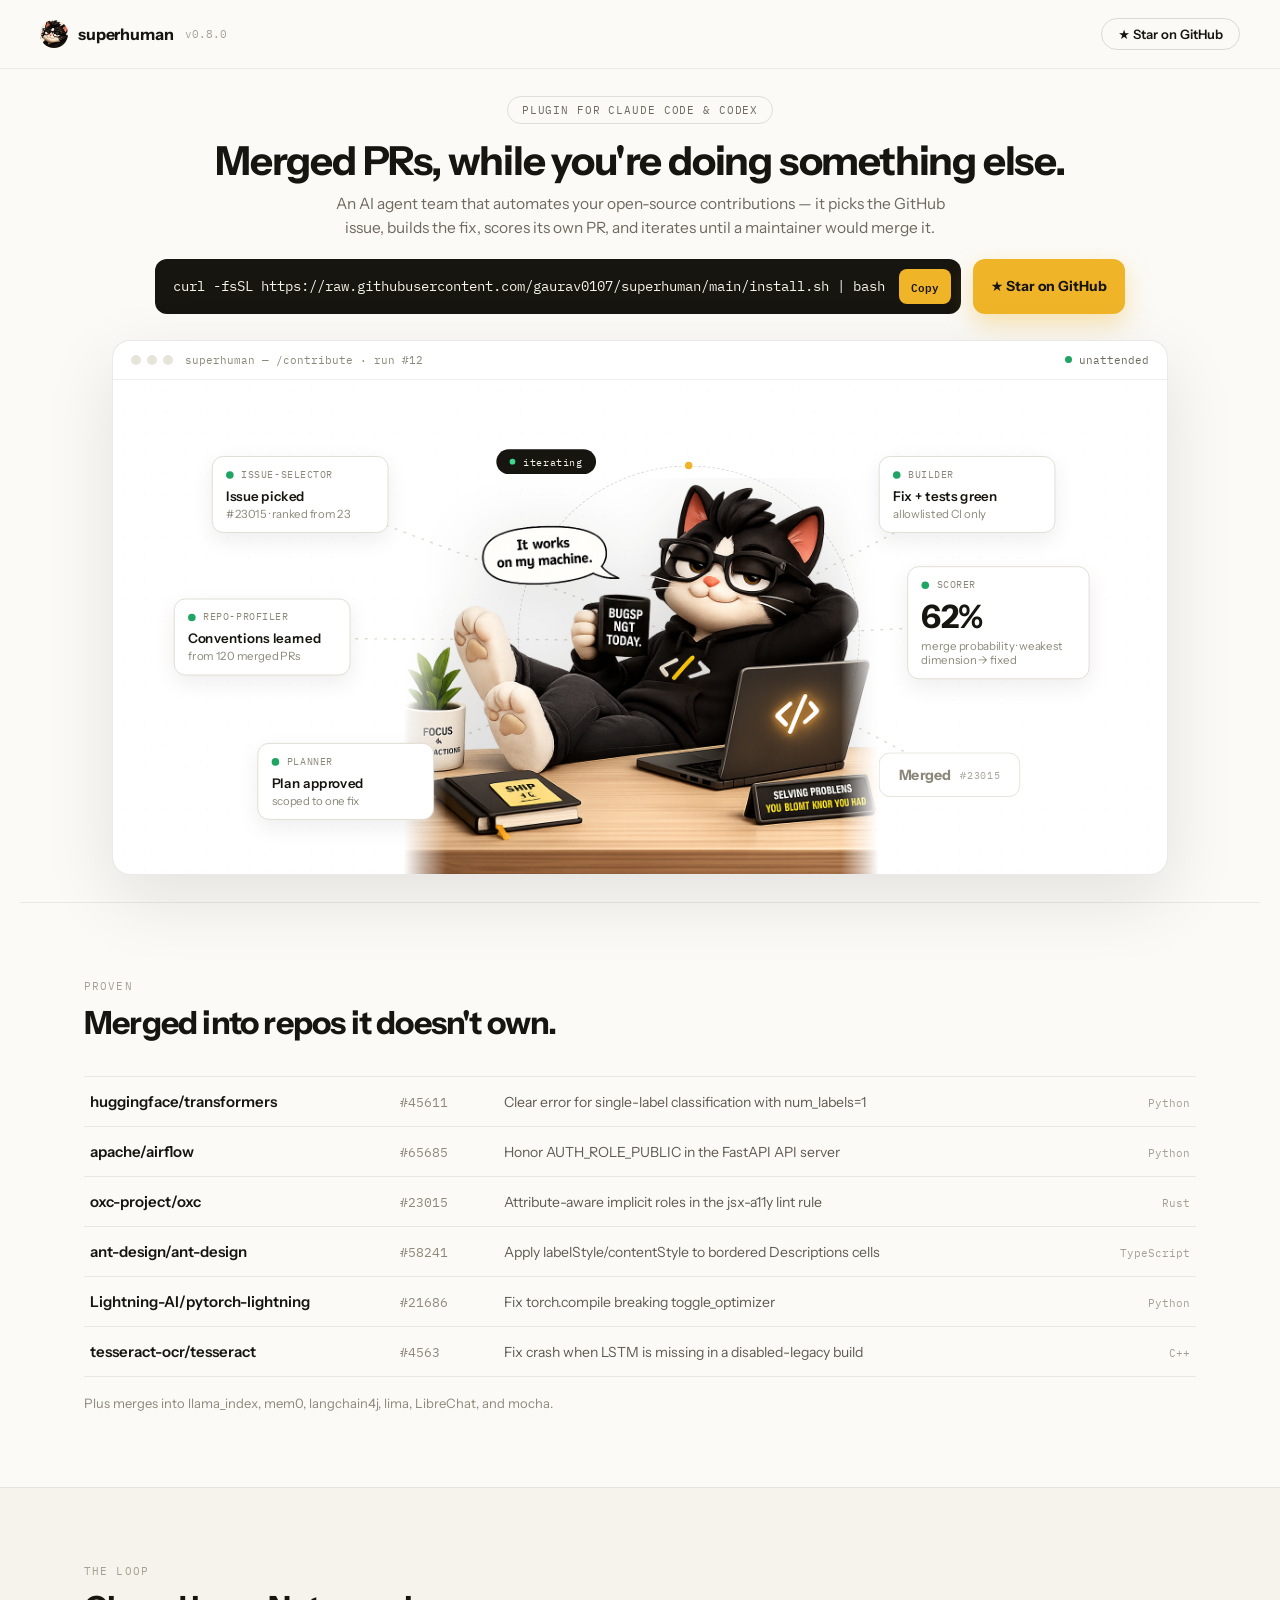
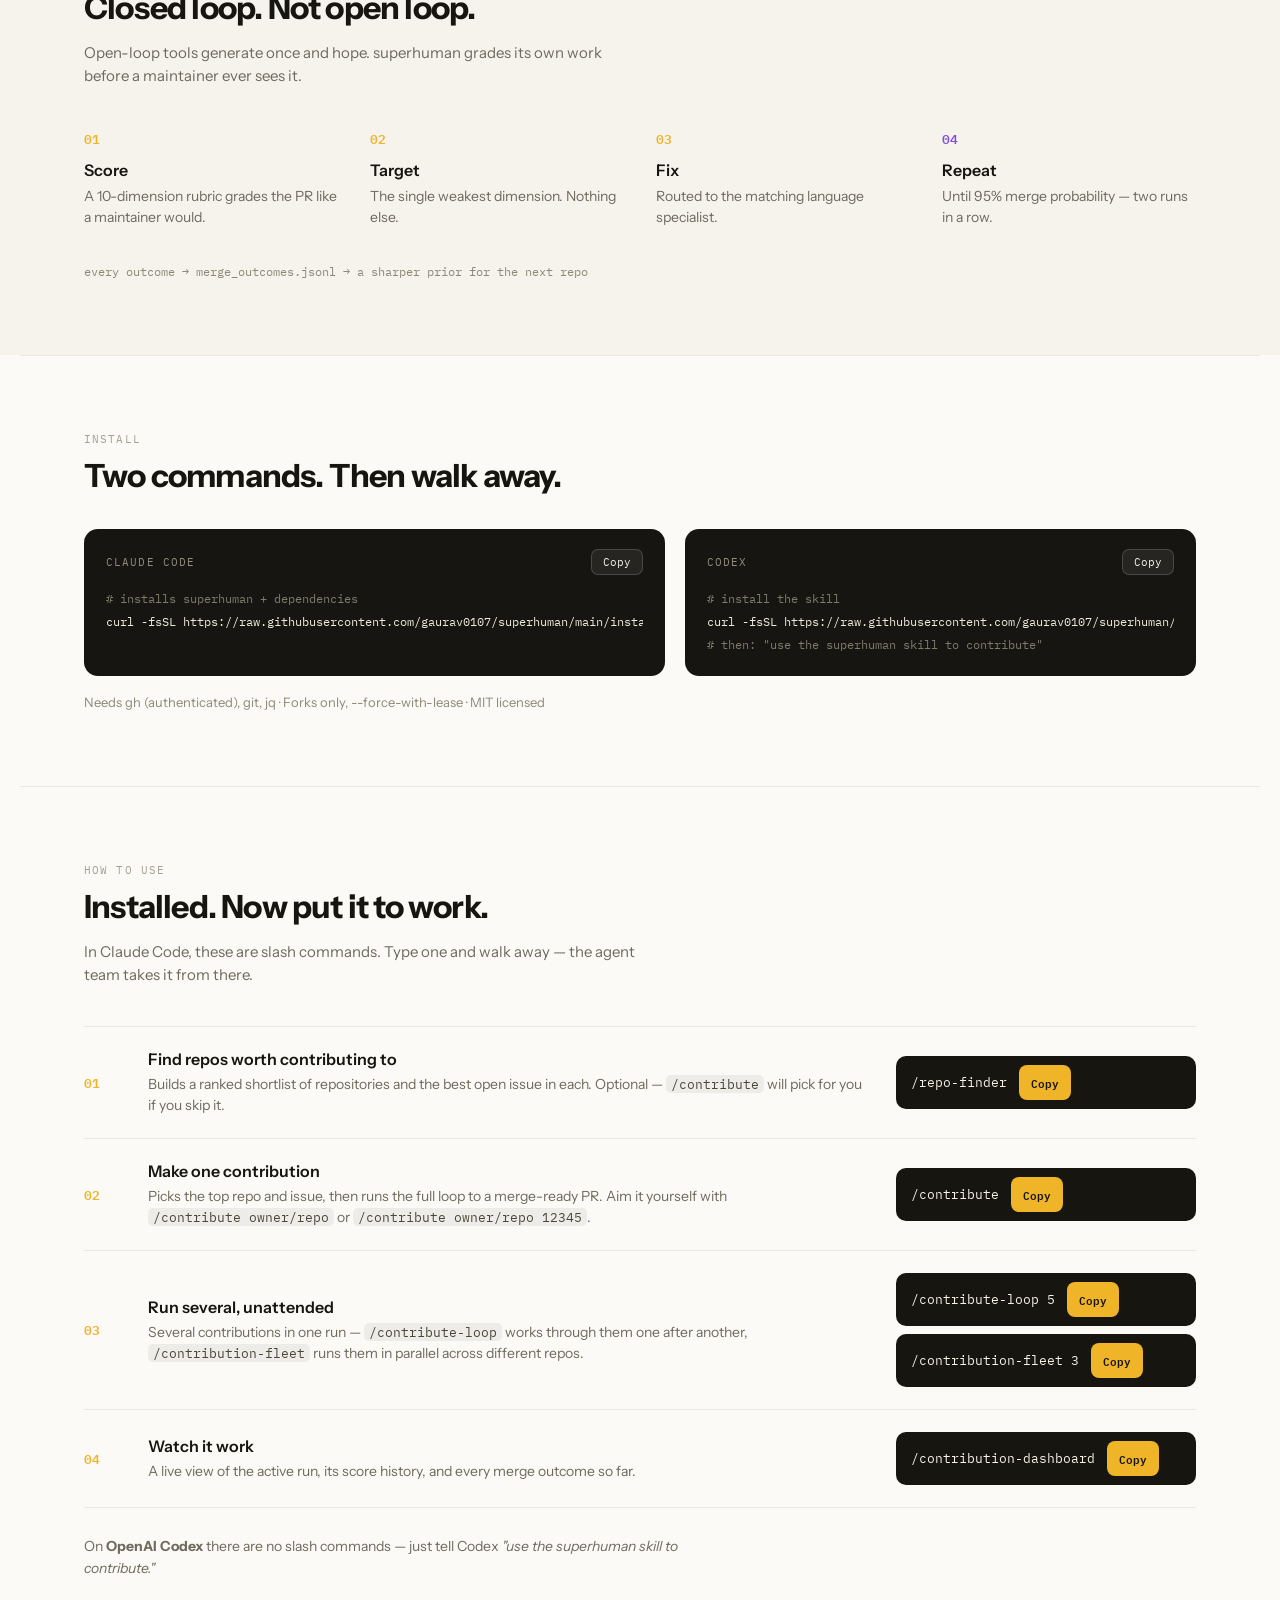
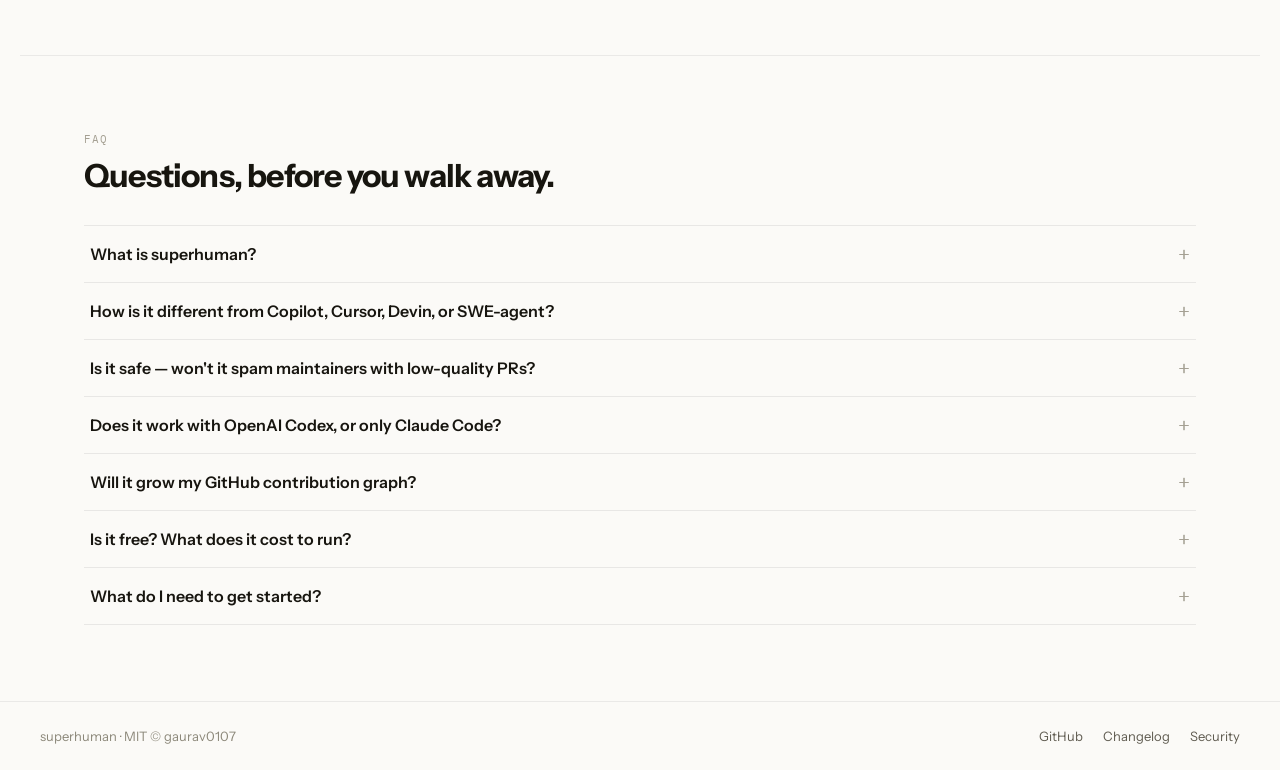
==== index.html @ c063a98d "Optimize SEO for open-source contribution keywords Target "open source contribution" and "github con" ====
<!DOCTYPE html>
<html lang="en">
<head>
<meta charset="UTF-8">
<meta name="viewport" content="width=device-width, initial-scale=1.0">
<title>superhuman — Open-Source Contribution Agent for Claude Code &amp; Codex</title>
<meta name="description" content="Automate open-source contributions with Claude Code &amp; Codex. This free AI agent finds a GitHub issue, writes the fix, and opens merge-ready pull requests that grow your GitHub contribution graph.">
<meta name="keywords" content="open source contribution, github contribution graph, automated pull requests, ai open source contributor, autonomous coding agent, claude code agent, openai codex agent, merged pull requests, github contributions, how to contribute to open source">
<link rel="canonical" href="https://superhuman-oss.com/">
<meta name="robots" content="index, follow, max-image-preview:large, max-snippet:-1">
<meta name="author" content="gaurav0107">
<meta name="theme-color" content="#F0B429">

<!-- Open Graph -->
<meta property="og:type" content="website">
<meta property="og:site_name" content="superhuman">
<meta property="og:url" content="https://superhuman-oss.com/">
<meta property="og:title" content="superhuman — autonomous open-source contributions for Claude Code &amp; Codex">
<meta property="og:description" content="A free AI agent for Claude Code &amp; Codex that automates open-source contributions — picks a GitHub issue, builds the fix, and opens merge-ready PRs that grow your contribution graph.">
<meta property="og:image" content="https://superhuman-oss.com/assets/mascot.png">
<meta property="og:image:width" content="420">
<meta property="og:image:height" content="420">
<meta property="og:image:alt" content="superhuman — mascot for the open-source contribution agent for Claude Code and Codex">

<!-- Twitter -->
<meta name="twitter:card" content="summary">
<meta name="twitter:title" content="superhuman — autonomous open-source contributions for Claude Code &amp; Codex">
<meta name="twitter:description" content="A free AI agent for Claude Code &amp; Codex that automates open-source contributions — picks a GitHub issue, builds the fix, and opens merge-ready PRs that grow your contribution graph.">
<meta name="twitter:image" content="https://superhuman-oss.com/assets/mascot.png">
<meta name="twitter:image:alt" content="superhuman — mascot for the open-source contribution agent for Claude Code and Codex">
<link rel="icon" href='data:image/svg+xml,<svg xmlns="http://www.w3.org/2000/svg" viewBox="0 0 100 100"><polyline points="34,26 12,50 34,74" fill="none" stroke="%23F0B429" stroke-width="11" stroke-linecap="round" stroke-linejoin="round"/><line x1="44" y1="78" x2="56" y2="22" stroke="%23F0B429" stroke-width="11" stroke-linecap="round"/><polyline points="66,26 88,50 66,74" fill="none" stroke="%23F0B429" stroke-width="11" stroke-linecap="round" stroke-linejoin="round"/></svg>'>
<link rel="preconnect" href="https://fonts.googleapis.com">
<link rel="preconnect" href="https://fonts.gstatic.com" crossorigin>
<link href="https://fonts.googleapis.com/css2?family=Instrument+Sans:wght@400;500;600;700&family=IBM+Plex+Mono:wght@400;500;600&display=swap" rel="stylesheet">
<style>
:root {
  --accent: #F0B429;
  --merged: #8250DF;
  --green: #1FA463;
  --ink: #17150F;
  --muted: #6E6A5E;
  --faint: #8C887A;
  --dim: #A5A093;
  --bg: #FBFAF7;
  --line: rgba(23, 21, 15, .07);
  --line-2: rgba(23, 21, 15, .09);
}
* { margin: 0; padding: 0; box-sizing: border-box; }
html { scroll-behavior: smooth; }
body {
  background: var(--bg);
  color: var(--ink);
  font-family: "Instrument Sans", ui-sans-serif, system-ui, sans-serif;
  -webkit-font-smoothing: antialiased;
  overflow-x: hidden;
}
a { color: inherit; text-decoration: none; }
img { display: block; }
.mono { font-family: "IBM Plex Mono", ui-monospace, monospace; }
a:focus-visible, button:focus-visible { outline: 2px solid var(--accent); outline-offset: 3px; border-radius: 6px; }

@keyframes flowdash { to { stroke-dashoffset: -24; } }
@keyframes spinring { to { transform: rotate(360deg); } }
@keyframes pulseDot { 0%, 100% { opacity: 1; } 50% { opacity: .3; } }
@keyframes nodeOn {
  0%, 2% { opacity: .5; border-color: #E9E6DC; box-shadow: 0 8px 24px rgba(23,21,15,.04); }
  5%, 12% { opacity: 1; border-color: var(--accent); box-shadow: 0 12px 32px rgba(240,180,41,.30); }
  16%, 100% { opacity: 1; border-color: #E0DDD2; box-shadow: 0 8px 24px rgba(23,21,15,.07); }
}
@keyframes dotOn {
  0%, 2% { background: #D6D3C9; box-shadow: none; }
  5%, 12% { background: var(--accent); box-shadow: 0 0 0 4px rgba(240,180,41,.22); }
  16%, 100% { background: var(--green); box-shadow: none; }
}
@keyframes mergedPop {
  0%, 66% { background: #FFFFFF; color: #8B877B; border-color: #E4E1D7; transform: scale(1); }
  70%, 71% { transform: scale(1.07); }
  72%, 93% { background: var(--merged); color: #FFFFFF; border-color: var(--merged); transform: scale(1); }
  97%, 100% { background: #FFFFFF; color: #8B877B; border-color: #E4E1D7; transform: scale(1); }
}

/* ---------- nav ---------- */
.nav { display: flex; align-items: center; justify-content: space-between; padding: 18px 40px; border-bottom: 1px solid var(--line); }
.nav-brand { display: flex; align-items: center; gap: 10px; }
.nav-avatar { width: 28px; height: 28px; border-radius: 50%; overflow: hidden; background: #F6E9D6; flex: none; }
.nav-avatar img { width: 100%; height: 100%; object-fit: cover; }
.nav-name { font-weight: 700; font-size: 16px; letter-spacing: -.01em; }
.nav-ver { font-family: "IBM Plex Mono", monospace; font-size: 11px; color: var(--dim); margin-left: 2px; }
.pill-btn {
  font-size: 13px; font-weight: 600; color: var(--ink);
  border: 1px solid rgba(23,21,15,.14); border-radius: 999px; padding: 7px 16px;
  transition: background .15s;
}
.pill-btn:hover { background: rgba(23,21,15,.05); }

/* ---------- hero: compact header + full-viewport demo ---------- */
.hero {
  min-height: calc(100vh - 67px);
  display: flex; flex-direction: column; align-items: center; justify-content: center;
  gap: 26px;
  padding: 26px 40px;
}
.hero-head { text-align: center; }
.hero-badge {
  display: inline-flex; align-items: center; gap: 8px;
  border: 1px solid rgba(23,21,15,.12); border-radius: 999px; padding: 6px 14px;
  font-family: "IBM Plex Mono", monospace; font-size: 11px; letter-spacing: .08em; color: var(--muted);
}
.hero-head h1 {
  margin: 16px auto 0; max-width: 860px;
  font-size: clamp(26px, 3.4vw, 40px); line-height: 1.06; letter-spacing: -.03em; font-weight: 700;
  text-wrap: balance;
}
.hero-sub { margin: 10px auto 0; max-width: 620px; font-size: 15.5px; line-height: 1.5; color: var(--muted); text-wrap: pretty; }
.hero-ctas { display: flex; justify-content: center; gap: 12px; margin-top: 20px; flex-wrap: wrap; }
.btn-star {
  display: inline-flex; align-items: center; gap: 10px;
  background: var(--accent); color: var(--ink);
  border-radius: 12px; padding: 10px 18px;
  font-size: 14px; font-weight: 700;
  box-shadow: 0 10px 26px rgba(240,180,41,.35);
  transition: transform .15s, box-shadow .15s;
}
.btn-star:hover { transform: translateY(-1px); box-shadow: 0 14px 30px rgba(240,180,41,.45); }
.star-chip {
  font-family: "IBM Plex Mono", monospace; font-size: 11.5px; font-weight: 600;
  background: rgba(23,21,15,.12); border-radius: 999px; padding: 2px 9px;
}
/* short screens: shed the badge and sub-line so the demo never forces a scroll */
@media (max-height: 780px) {
  .hero-badge, .hero-sub { display: none; }
  .hero-head h1 { margin-top: 0; }
}
.cmd-pill {
  display: flex; align-items: center; gap: 14px;
  background: var(--ink); color: #F5F2E8; border-radius: 12px; padding: 10px 10px 10px 18px;
  font-family: "IBM Plex Mono", monospace; font-size: 13.5px;
  max-width: 100%; min-width: 0;
}
.cmd-pill > span { overflow: hidden; text-overflow: ellipsis; white-space: nowrap; }
.copy-btn {
  font-family: "IBM Plex Mono", monospace; font-size: 11px; font-weight: 600;
  background: var(--accent); color: var(--ink); border: none; border-radius: 8px; padding: 8px 12px;
  cursor: pointer; flex: none;
}
.btn-outline {
  display: flex; align-items: center; padding: 10px 18px;
  border: 1px solid rgba(23,21,15,.14); border-radius: 12px;
  font-size: 14px; font-weight: 600; transition: background .15s;
}
.btn-outline:hover { background: rgba(23,21,15,.05); }

/* ---------- demo window ---------- */
.demo {
  position: relative; width: 100%; max-width: 1760px; margin: 0 auto;
  background: #FFFFFF; border: 1px solid var(--line-2); border-radius: 18px;
  box-shadow: 0 24px 70px rgba(23,21,15,.10);
  overflow: hidden; text-align: left;
}
.demo-bar { display: flex; align-items: center; justify-content: space-between; padding: 12px 18px; border-bottom: 1px solid var(--line); }
.demo-bar-l { display: flex; align-items: center; gap: 12px; min-width: 0; }
.demo-dots { display: flex; gap: 6px; flex: none; }
.demo-dots span { width: 10px; height: 10px; border-radius: 50%; background: #E7E4D9; }
.demo-title { font-family: "IBM Plex Mono", monospace; font-size: 11px; color: var(--faint); overflow: hidden; text-overflow: ellipsis; white-space: nowrap; }
.demo-status { display: flex; align-items: center; gap: 7px; font-family: "IBM Plex Mono", monospace; font-size: 11px; color: var(--muted); flex: none; }
.live-dot { width: 7px; height: 7px; border-radius: 50%; background: var(--green); animation: pulseDot 1.6s ease infinite; }

.stage-outer { position: relative; overflow: hidden; }
.stage {
  position: relative; width: 1112px; height: 520px; transform-origin: top left;
  background-image: radial-gradient(rgba(23,21,15,.05) 1px, transparent 1px);
  background-size: 22px 22px;
}
.stage svg.lines { position: absolute; inset: 0; }
.stage svg.lines line { stroke: #DFDBCE; stroke-width: 1.5; stroke-dasharray: 3 7; animation: flowdash 1.8s linear infinite; }

.node {
  position: absolute; width: 186px; background: #FFFFFF;
  border: 1.5px solid #E9E6DC; border-radius: 12px; padding: 12px 14px; z-index: 2;
  animation: nodeOn 16s linear infinite both;
}
.node-head { display: flex; align-items: center; gap: 8px; }
.node-dot { width: 8px; height: 8px; border-radius: 50%; background: #D6D3C9; animation: dotOn 16s linear infinite both; flex: none; }
.node-tag { font-family: "IBM Plex Mono", monospace; font-size: 10px; letter-spacing: .09em; color: var(--faint); }
.node-title { margin-top: 7px; font-size: 14px; font-weight: 600; }
.node-sub { margin-top: 2px; font-size: 12px; color: var(--faint); }

.node-score { width: 192px; }
.score-num { margin-top: 6px; font-size: 34px; font-weight: 700; letter-spacing: -.02em; }

.merged-badge {
  position: absolute; display: flex; align-items: center; gap: 10px;
  padding: 13px 20px; border: 1.5px solid #E4E1D7; border-radius: 12px; background: #FFFFFF; z-index: 2;
  animation: mergedPop 16s linear infinite both;
}
.merged-badge b { font-weight: 700; font-size: 15px; }
.merged-badge span { font-family: "IBM Plex Mono", monospace; font-size: 11px; opacity: .75; }

.scene { position: absolute; left: 50%; bottom: 0; transform: translateX(-50%); width: 500px; }
.ring, .ring-orbit { position: absolute; left: 60%; top: 40%; width: 360px; height: 360px; transform: translate(-50%, -50%); }
.ring { border: 1.5px dashed rgba(23,21,15,.16); border-radius: 50%; animation: spinring 26s linear infinite; }
.ring-orbit { animation: spinring 9s linear infinite; }
.ring-orbit span { position: absolute; top: -4px; left: calc(50% - 4px); width: 8px; height: 8px; border-radius: 50%; background: var(--accent); }
.scene img {
  position: relative; width: 500px; height: auto;
  -webkit-mask-image: linear-gradient(90deg, transparent 0, #000 9%, #000 92%, transparent 100%);
  mask-image: linear-gradient(90deg, transparent 0, #000 9%, #000 92%, transparent 100%);
  filter: drop-shadow(0 16px 36px rgba(23,21,15,.16));
}
.scene-pill {
  position: absolute; left: 30%; top: -30px; transform: translateX(-50%); white-space: nowrap;
  display: flex; align-items: center; gap: 8px;
  font-family: "IBM Plex Mono", monospace; font-size: 11px;
  background: var(--ink); color: #F5F2E8; border-radius: 999px; padding: 6px 14px;
}
.scene-pill i { width: 6px; height: 6px; border-radius: 50%; background: #3DD68C; animation: pulseDot 1.6s ease infinite; }

/* ---------- sections ---------- */
.section { padding: 76px 64px; border-top: 1px solid var(--line); max-width: 1240px; margin: 0 auto; }
.kicker { font-family: "IBM Plex Mono", monospace; font-size: 11px; letter-spacing: .1em; color: var(--dim); }
.section h2 { margin: 10px 0 0; font-size: 32px; letter-spacing: -.025em; font-weight: 700; }
.section-sub { margin: 14px 0 0; max-width: 560px; font-size: 15px; line-height: 1.55; color: var(--muted); }

.proof-list { margin-top: 34px; border-top: 1px solid rgba(23,21,15,.08); }
.proof-row {
  display: grid; grid-template-columns: 290px 84px 1fr 80px; gap: 20px; align-items: baseline;
  padding: 15px 6px; border-bottom: 1px solid rgba(23,21,15,.08);
  transition: background .15s;
}
.proof-row:hover { background: rgba(23,21,15,.03); }
.proof-repo { font-weight: 600; font-size: 15px; }
.proof-num { font-family: "IBM Plex Mono", monospace; font-size: 12.5px; color: var(--faint); }
.proof-repo .proof-num { display: none; margin-left: 8px; font-weight: 400; }
.proof-desc { font-size: 14px; color: #5F5B50; }
.proof-lang { font-family: "IBM Plex Mono", monospace; font-size: 11px; color: var(--dim); text-align: right; }
.proof-note { margin: 18px 0 0; font-size: 13px; color: var(--faint); }

.loop-band { background: #F5F3EC; border-top: 1px solid var(--line); }
.loop-band .section { border-top: none; }
.loop-grid { display: grid; grid-template-columns: repeat(4, 1fr); gap: 32px; margin-top: 40px; }
.loop-no { font-family: "IBM Plex Mono", monospace; font-size: 13px; font-weight: 600; color: var(--accent); }
.loop-no.is-merged { color: var(--merged); }
.loop-step { margin-top: 10px; font-weight: 600; font-size: 16px; }
.loop-desc { margin: 6px 0 0; font-size: 14px; line-height: 1.5; color: var(--muted); }
.loop-note { margin: 36px 0 0; font-family: "IBM Plex Mono", monospace; font-size: 12px; color: var(--faint); }

.install-grid { display: flex; gap: 20px; margin-top: 34px; }
.install-card { flex: 1; min-width: 0; background: #161511; border-radius: 14px; padding: 20px 22px; }
.install-card:first-child { flex: 1.15; }
.install-head { display: flex; justify-content: space-between; align-items: center; margin-bottom: 12px; }
.install-label { font-family: "IBM Plex Mono", monospace; font-size: 11px; letter-spacing: .1em; color: #8F8B7E; }
.copy-btn-dark {
  font-family: "IBM Plex Mono", monospace; font-size: 11px;
  background: rgba(255,255,255,.07); color: #F5F2E8;
  border: 1px solid rgba(255,255,255,.16); border-radius: 7px; padding: 5px 11px; cursor: pointer;
}
.install-code { font-family: "IBM Plex Mono", monospace; font-size: 11.5px; line-height: 2; color: #EDE9DC; white-space: nowrap; overflow-x: auto; }
.install-code .c { color: #7E7A6C; }
.install-note { margin: 18px 0 0; font-size: 13px; color: var(--faint); }

/* ---------- how to use ---------- */
.use-list { margin-top: 40px; }
.use-step {
  display: grid; grid-template-columns: 40px 1fr minmax(0, 300px); gap: 6px 24px; align-items: center;
  padding: 22px 0; border-bottom: 1px solid rgba(23,21,15,.08);
}
.use-step:first-child { border-top: 1px solid rgba(23,21,15,.08); }
.use-no { font-family: "IBM Plex Mono", monospace; font-size: 13px; font-weight: 600; color: var(--accent); }
.use-title { font-weight: 600; font-size: 16px; }
.use-desc { margin: 5px 0 0; font-size: 14px; line-height: 1.5; color: var(--muted); }
.use-desc code, .use-note code {
  font-family: "IBM Plex Mono", monospace; font-size: 12.5px; color: #4A4638;
  background: rgba(23,21,15,.06); padding: 1px 5px; border-radius: 5px; white-space: nowrap;
}
.use-cmd {
  display: flex; align-items: center; gap: 12px;
  background: var(--ink); color: #F5F2E8; border-radius: 10px; padding: 9px 9px 9px 15px;
  font-family: "IBM Plex Mono", monospace; font-size: 13px;
}
.use-cmd > span { overflow: hidden; text-overflow: ellipsis; white-space: nowrap; }
.use-cmds { display: flex; flex-direction: column; gap: 8px; }
.use-note { margin: 28px 0 0; max-width: 620px; font-size: 14px; line-height: 1.55; color: var(--muted); }

/* ---------- faq ---------- */
.faq-list { margin-top: 30px; border-top: 1px solid rgba(23,21,15,.08); }
.faq-item { border-bottom: 1px solid rgba(23,21,15,.08); }
.faq-item summary {
  list-style: none; cursor: pointer;
  display: flex; align-items: center; justify-content: space-between; gap: 20px;
  padding: 18px 6px; font-size: 16px; font-weight: 600; color: var(--ink);
  transition: color .15s;
}
.faq-item summary::-webkit-details-marker { display: none; }
.faq-item summary:hover { color: var(--muted); }
.faq-item summary::after {
  content: "+"; font-family: "IBM Plex Mono", monospace; font-size: 20px; font-weight: 400;
  line-height: 1; color: var(--dim); flex: none;
}
.faq-item[open] summary::after { content: "\2212"; }
.faq-answer { padding: 0 6px 22px; max-width: 720px; font-size: 15px; line-height: 1.6; color: #5F5B50; }
.faq-answer a { color: var(--merged); text-decoration: underline; text-underline-offset: 2px; }

.footer {
  display: flex; justify-content: space-between; align-items: center; gap: 16px; flex-wrap: wrap;
  padding: 26px 40px; border-top: 1px solid var(--line);
  font-size: 13px; color: var(--faint);
}
.footer-links { display: flex; gap: 20px; }
.footer-links a { color: #5F5B50; }
.footer-links a:hover { color: var(--ink); }

/* ---------- responsive ---------- */
@media (max-width: 1180px) {
  .section { padding: 64px 32px; }
}
@media (max-width: 900px) {
  .nav, .footer { padding-left: 20px; padding-right: 20px; }
  .hero { padding: 14px 16px; }
  .intro { padding: 56px 20px 64px; }
  .proof-row { grid-template-columns: 1fr auto; grid-template-areas: "repo lang" "desc desc"; gap: 4px 14px; }
  .proof-repo { grid-area: repo; }
  .proof-repo .proof-num { display: inline; }
  .proof-num.col { display: none; }
  .proof-desc { grid-area: desc; }
  .proof-lang { grid-area: lang; }
  .loop-grid { grid-template-columns: repeat(2, 1fr); }
  .install-grid { flex-direction: column; }
  .use-step { grid-template-columns: 32px 1fr; gap: 4px 18px; }
  .use-step > .use-cmd, .use-step > .use-cmds { grid-column: 1 / -1; margin-top: 12px; }
  .section { padding: 56px 20px; }
}
/* stage reflow on small screens: stacked cards under the scene */
@media (max-width: 759px) {
  .hero { display: block; min-height: 0; padding: 14px 16px 0; }
  .stage { width: auto; height: auto; transform: none !important; padding: 22px 16px; display: flex; flex-direction: column; gap: 12px; }
  .stage svg.lines, .ring, .ring-orbit { display: none; }
  .scene { position: relative; left: auto; bottom: auto; transform: none; width: min(420px, 100%); margin: 26px auto 8px; }
  .scene img { width: 100%; -webkit-mask-image: none; mask-image: none; }
  .node, .node-score { position: static; width: auto; }
  .scene { order: -1; }
  .merged-badge { position: static; justify-content: center; order: 2; }
}

/* ---------- reduced motion: show the settled, converged state ---------- */
@media (prefers-reduced-motion: reduce) {
  html { scroll-behavior: auto; }
  * { animation: none !important; }
  .node { opacity: 1; border-color: #E0DDD2; box-shadow: 0 8px 24px rgba(23,21,15,.07); }
  .node-dot { background: var(--green); }
  .merged-badge { background: var(--merged); color: #FFFFFF; border-color: var(--merged); }
}
</style>

<script type="application/ld+json">
{
  "@context": "https://schema.org",
  "@type": "SoftwareApplication",
  "name": "superhuman",
  "alternateName": "superhuman open-source contribution agent",
  "applicationCategory": "DeveloperApplication",
  "applicationSubCategory": "AI coding agent",
  "operatingSystem": "Claude Code, OpenAI Codex, macOS, Linux",
  "description": "An open-source plugin for Claude Code and OpenAI Codex that automates open-source contributions: an agent team picks a GitHub issue, learns the repository's conventions from its merged PRs, writes and tests the fix, and scores its own pull request on a 10-dimension rubric until it reaches roughly 95% merge-probability. Every merged PR is a real contribution under your own account, growing your GitHub contribution graph.",
  "url": "https://superhuman-oss.com/",
  "downloadUrl": "https://github.com/gaurav0107/superhuman",
  "installUrl": "https://github.com/gaurav0107/superhuman",
  "softwareVersion": "0.8.0",
  "license": "https://opensource.org/licenses/MIT",
  "isAccessibleForFree": true,
  "author": { "@type": "Person", "name": "gaurav0107", "url": "https://github.com/gaurav0107" },
  "offers": { "@type": "Offer", "price": "0", "priceCurrency": "USD" },
  "keywords": "open source contribution, github contribution graph, automated pull requests, autonomous coding agent, Claude Code plugin, Codex skill, AI agent for GitHub issues, autonomous open-source contributions, AI pull requests, contribute to open source with AI, merge-ready pull requests, merged pull requests",
  "image": "https://superhuman-oss.com/assets/mascot.png"
}
</script>

<script type="application/ld+json">
{
  "@context": "https://schema.org",
  "@type": "WebSite",
  "name": "superhuman",
  "url": "https://superhuman-oss.com/",
  "description": "Autonomous open-source contributions for Claude Code and OpenAI Codex.",
  "publisher": {
    "@type": "Organization",
    "name": "superhuman",
    "url": "https://superhuman-oss.com/",
    "logo": "https://superhuman-oss.com/assets/mascot.png"
  }
}
</script>
</head>
<body>

<nav class="nav">
  <div class="nav-brand">
    <span class="nav-avatar"><img src="assets/mascot.png" alt="superhuman mascot"></span>
    <span class="nav-name">superhuman</span>
    <span class="nav-ver">v0.8.0</span>
  </div>
  <a class="pill-btn" href="https://github.com/gaurav0107/superhuman">★ Star on GitHub <span class="star-chip star-count" hidden></span></a>
</nav>

<header class="hero">
  <div class="hero-head">
    <div class="hero-badge">PLUGIN FOR CLAUDE CODE &amp; CODEX</div>
    <h1>Merged PRs, while you're doing something else.</h1>
    <p class="hero-sub">An AI agent team that automates your open-source contributions — it picks the GitHub issue, builds the fix, scores its own PR, and iterates until a maintainer would merge it.</p>
    <div class="hero-ctas">
      <div class="cmd-pill">
        <span>curl -fsSL https://raw.githubusercontent.com/gaurav0107/superhuman/main/install.sh | bash</span>
        <button class="copy-btn" data-k="hero" type="button">Copy</button>
      </div>
      <a class="btn-star" href="https://github.com/gaurav0107/superhuman">★ Star on GitHub <span class="star-chip star-count" hidden></span></a>
    </div>
  </div>

  <div class="demo">
    <div class="demo-bar">
      <div class="demo-bar-l">
        <div class="demo-dots"><span></span><span></span><span></span></div>
        <span class="demo-title">superhuman — /contribute · run #12</span>
      </div>
      <div class="demo-status"><span class="live-dot"></span>unattended</div>
    </div>
    <div class="stage-outer" id="stageOuter">
      <div class="stage" id="stage">
        <svg class="lines" width="1112" height="520" viewBox="0 0 1112 520" fill="none" aria-hidden="true">
          <line x1="608" y1="274" x2="200" y2="120"></line>
          <line x1="608" y1="274" x2="168" y2="272"></line>
          <line x1="608" y1="274" x2="252" y2="424"></line>
          <line x1="608" y1="274" x2="900" y2="120"></line>
          <line x1="608" y1="274" x2="932" y2="256"></line>
          <line x1="608" y1="274" x2="888" y2="420"></line>
        </svg>

        <div class="node" style="left:104px;top:80px;animation-delay:.6s">
          <div class="node-head"><span class="node-dot" style="animation-delay:.6s"></span><span class="node-tag">ISSUE-SELECTOR</span></div>
          <div class="node-title">Issue picked</div>
          <div class="node-sub">#23015 · ranked from 23</div>
        </div>

        <div class="node" style="left:64px;top:230px;animation-delay:2.2s">
          <div class="node-head"><span class="node-dot" style="animation-delay:2.2s"></span><span class="node-tag">REPO-PROFILER</span></div>
          <div class="node-title">Conventions learned</div>
          <div class="node-sub">from 120 merged PRs</div>
        </div>

        <div class="node" style="left:152px;top:382px;animation-delay:3.8s">
          <div class="node-head"><span class="node-dot" style="animation-delay:3.8s"></span><span class="node-tag">PLANNER</span></div>
          <div class="node-title">Plan approved</div>
          <div class="node-sub">scoped to one fix</div>
        </div>

        <div class="node" style="left:806px;top:80px;animation-delay:5.4s">
          <div class="node-head"><span class="node-dot" style="animation-delay:5.4s"></span><span class="node-tag">BUILDER</span></div>
          <div class="node-title">Fix + tests green</div>
          <div class="node-sub">allowlisted CI only</div>
        </div>

        <div class="node node-score" style="left:836px;top:196px;animation-delay:7.4s">
          <div class="node-head"><span class="node-dot" style="animation-delay:7.4s"></span><span class="node-tag">SCORER</span></div>
          <div class="score-num" aria-label="merge probability rising from 62 to 95 percent">62%</div>
          <div class="node-sub">merge probability · weakest dimension → fixed</div>
        </div>

        <div class="merged-badge" style="left:806px;top:392px">
          <b>Merged</b>
          <span>#23015</span>
        </div>

        <div class="scene">
          <div class="ring" aria-hidden="true"></div>
          <div class="ring-orbit" aria-hidden="true"><span></span></div>
          <img src="assets/mascot-scene.png" alt="The superhuman mascot — a tuxedo cat with glasses leaning back with its feet on the desk, coffee in paw, saying: it works on my machine" width="1024" height="854">
          <div class="scene-pill"><i></i>iterating</div>
        </div>
      </div>
    </div>
  </div>
</header>

<section class="section" id="proven">
  <div class="kicker">PROVEN</div>
  <h2>Merged into repos it doesn't own.</h2>
  <div class="proof-list">
    <a class="proof-row" href="https://github.com/huggingface/transformers/pull/45611">
      <span class="proof-repo">huggingface/transformers<span class="proof-num">#45611</span></span>
      <span class="proof-num col">#45611</span>
      <span class="proof-desc">Clear error for single-label classification with num_labels=1</span>
      <span class="proof-lang">Python</span>
    </a>
    <a class="proof-row" href="https://github.com/apache/airflow/pull/65685">
      <span class="proof-repo">apache/airflow<span class="proof-num">#65685</span></span>
      <span class="proof-num col">#65685</span>
      <span class="proof-desc">Honor AUTH_ROLE_PUBLIC in the FastAPI API server</span>
      <span class="proof-lang">Python</span>
    </a>
    <a class="proof-row" href="https://github.com/oxc-project/oxc/pull/23015">
      <span class="proof-repo">oxc-project/oxc<span class="proof-num">#23015</span></span>
      <span class="proof-num col">#23015</span>
      <span class="proof-desc">Attribute-aware implicit roles in the jsx-a11y lint rule</span>
      <span class="proof-lang">Rust</span>
    </a>
    <a class="proof-row" href="https://github.com/ant-design/ant-design/pull/58241">
      <span class="proof-repo">ant-design/ant-design<span class="proof-num">#58241</span></span>
      <span class="proof-num col">#58241</span>
      <span class="proof-desc">Apply labelStyle/contentStyle to bordered Descriptions cells</span>
      <span class="proof-lang">TypeScript</span>
    </a>
    <a class="proof-row" href="https://github.com/Lightning-AI/pytorch-lightning/pull/21686">
      <span class="proof-repo">Lightning-AI/pytorch-lightning<span class="proof-num">#21686</span></span>
      <span class="proof-num col">#21686</span>
      <span class="proof-desc">Fix torch.compile breaking toggle_optimizer</span>
      <span class="proof-lang">Python</span>
    </a>
    <a class="proof-row" href="https://github.com/tesseract-ocr/tesseract/pull/4563">
      <span class="proof-repo">tesseract-ocr/tesseract<span class="proof-num">#4563</span></span>
      <span class="proof-num col">#4563</span>
      <span class="proof-desc">Fix crash when LSTM is missing in a disabled-legacy build</span>
      <span class="proof-lang">C++</span>
    </a>
  </div>
  <p class="proof-note">Plus merges into llama_index, mem0, langchain4j, lima, LibreChat, and mocha.</p>
</section>

<div class="loop-band">
  <section class="section" id="loop">
    <div class="kicker">THE LOOP</div>
    <h2>Closed loop. Not open loop.</h2>
    <p class="section-sub">Open-loop tools generate once and hope. superhuman grades its own work before a maintainer ever sees it.</p>
    <div class="loop-grid">
      <div><div class="loop-no">01</div><div class="loop-step">Score</div><p class="loop-desc">A 10-dimension rubric grades the PR like a maintainer would.</p></div>
      <div><div class="loop-no">02</div><div class="loop-step">Target</div><p class="loop-desc">The single weakest dimension. Nothing else.</p></div>
      <div><div class="loop-no">03</div><div class="loop-step">Fix</div><p class="loop-desc">Routed to the matching language specialist.</p></div>
      <div><div class="loop-no is-merged">04</div><div class="loop-step">Repeat</div><p class="loop-desc">Until 95% merge probability — two runs in a row.</p></div>
    </div>
    <p class="loop-note">every outcome → merge_outcomes.jsonl → a sharper prior for the next repo</p>
  </section>
</div>

<section class="section" id="install">
  <div class="kicker">INSTALL</div>
  <h2>Two commands. Then walk away.</h2>
  <div class="install-grid">
    <div class="install-card">
      <div class="install-head">
        <span class="install-label">CLAUDE CODE</span>
        <button class="copy-btn-dark" data-k="claude" type="button">Copy</button>
      </div>
      <div class="install-code">
        <div class="c"># installs superhuman + dependencies</div>
        <div>curl -fsSL https://raw.githubusercontent.com/gaurav0107/superhuman/main/install.sh | bash</div>
      </div>
    </div>
    <div class="install-card">
      <div class="install-head">
        <span class="install-label">CODEX</span>
        <button class="copy-btn-dark" data-k="codex" type="button">Copy</button>
      </div>
      <div class="install-code">
        <div class="c"># install the skill</div>
        <div>curl -fsSL https://raw.githubusercontent.com/gaurav0107/superhuman/main/install.sh | bash</div>
        <div class="c"># then: "use the superhuman skill to contribute"</div>
      </div>
    </div>
  </div>
  <p class="install-note">Needs gh (authenticated), git, jq · Forks only, --force-with-lease · MIT licensed</p>
</section>

<section class="section" id="use">
  <div class="kicker">HOW TO USE</div>
  <h2>Installed. Now put it to work.</h2>
  <p class="section-sub">In Claude Code, these are slash commands. Type one and walk away — the agent team takes it from there.</p>
  <div class="use-list">
    <div class="use-step">
      <div class="use-no">01</div>
      <div class="use-body">
        <div class="use-title">Find repos worth contributing to</div>
        <p class="use-desc">Builds a ranked shortlist of repositories and the best open issue in each. Optional — <code>/contribute</code> will pick for you if you skip it.</p>
      </div>
      <div class="use-cmd">
        <span>/repo-finder</span>
        <button class="copy-btn" data-k="repofinder" type="button">Copy</button>
      </div>
    </div>
    <div class="use-step">
      <div class="use-no">02</div>
      <div class="use-body">
        <div class="use-title">Make one contribution</div>
        <p class="use-desc">Picks the top repo and issue, then runs the full loop to a merge-ready PR. Aim it yourself with <code>/contribute owner/repo</code> or <code>/contribute owner/repo 12345</code>.</p>
      </div>
      <div class="use-cmd">
        <span>/contribute</span>
        <button class="copy-btn" data-k="contribute" type="button">Copy</button>
      </div>
    </div>
    <div class="use-step">
      <div class="use-no">03</div>
      <div class="use-body">
        <div class="use-title">Run several, unattended</div>
        <p class="use-desc">Several contributions in one run — <code>/contribute-loop</code> works through them one after another, <code>/contribution-fleet</code> runs them in parallel across different repos.</p>
      </div>
      <div class="use-cmds">
        <div class="use-cmd">
          <span>/contribute-loop 5</span>
          <button class="copy-btn" data-k="loop" type="button">Copy</button>
        </div>
        <div class="use-cmd">
          <span>/contribution-fleet 3</span>
          <button class="copy-btn" data-k="fleet" type="button">Copy</button>
        </div>
      </div>
    </div>
    <div class="use-step">
      <div class="use-no">04</div>
      <div class="use-body">
        <div class="use-title">Watch it work</div>
        <p class="use-desc">A live view of the active run, its score history, and every merge outcome so far.</p>
      </div>
      <div class="use-cmd">
        <span>/contribution-dashboard</span>
        <button class="copy-btn" data-k="dashboard" type="button">Copy</button>
      </div>
    </div>
  </div>
  <p class="use-note">On <strong>OpenAI Codex</strong> there are no slash commands — just tell Codex <em>"use the superhuman skill to contribute."</em></p>
</section>

<section class="section" id="faq">
  <div class="kicker">FAQ</div>
  <h2>Questions, before you walk away.</h2>
  <div class="faq-list">
    <details class="faq-item">
      <summary>What is superhuman?</summary>
      <div class="faq-answer">superhuman is a free, open-source (MIT) plugin for <strong>Claude Code</strong> and <strong>OpenAI Codex</strong> that autonomously contributes to open-source projects. An agent team picks a GitHub issue, learns the repository's conventions from its merged PRs, writes the fix with tests, and scores its own pull request on a 10-dimension rubric — iterating until it reaches roughly 95% merge-probability. It has already landed merged PRs in projects like Hugging Face Transformers, Apache Airflow, and Ant Design.</div>
    </details>
    <details class="faq-item">
      <summary>How is it different from Copilot, Cursor, Devin, or SWE-agent?</summary>
      <div class="faq-answer">Most AI coding tools are open-loop: they generate a change once and hope it's good. superhuman is closed-loop — it grades its own PR against a maintainer-style rubric and keeps fixing the single weakest dimension until the PR would actually merge. That self-scoring gate is why its pull requests are built to be accepted, rather than added to the pile of unreviewed "AI slop."</div>
    </details>
    <details class="faq-item">
      <summary>Is it safe — won't it spam maintainers with low-quality PRs?</summary>
      <div class="faq-answer">Safety is the core design goal. superhuman only opens a pull request after its scorer estimates roughly 95% merge-probability two runs in a row, so maintainers see finished work, not noise. It works on forks only, pushes with <code>--force-with-lease</code>, runs only allowlisted CI commands, and is MIT-licensed and fully auditable. It's built to be the opposite of the automated PR spam that pushed GitHub to add pull-request limits in 2026.</div>
    </details>
    <details class="faq-item">
      <summary>Does it work with OpenAI Codex, or only Claude Code?</summary>
      <div class="faq-answer">Both. A single install script (<code>curl -fsSL https://raw.githubusercontent.com/gaurav0107/superhuman/main/install.sh | bash</code>) sets up superhuman and its dependencies for Claude Code. In Codex you symlink the skill into <code>~/.codex/skills</code> and tell Codex to "use the superhuman skill to contribute." The same agent workflow runs on either harness.</div>
    </details>
    <details class="faq-item">
      <summary>Will it grow my GitHub contribution graph?</summary>
      <div class="faq-answer">Yes. Every fix superhuman lands is a real open-source contribution — a merged pull request under your own GitHub account — so it shows up on your GitHub contribution graph like any commit you author by hand. Instead of chasing green squares, you accumulate genuine merged PRs in respected repositories while you work on something else.</div>
    </details>
    <details class="faq-item">
      <summary>Is it free? What does it cost to run?</summary>
      <div class="faq-answer">superhuman itself is free and open-source under the MIT license. You only pay for your own model usage through Claude Code or Codex — there is no separate subscription, seat, or API of its own.</div>
    </details>
    <details class="faq-item">
      <summary>What do I need to get started?</summary>
      <div class="faq-answer">You need the <code>gh</code> CLI (authenticated), <code>git</code>, and <code>jq</code>. In Claude Code, first install the <strong>superpowers</strong> plugin (a prerequisite), then add the superhuman marketplace and install the plugin — two commands, then it runs unattended. Full commands are in the <a href="#install">Install section</a> above.</div>
    </details>
  </div>
</section>

<script type="application/ld+json">
{
  "@context": "https://schema.org",
  "@type": "FAQPage",
  "mainEntity": [
    {
      "@type": "Question",
      "name": "What is superhuman?",
      "acceptedAnswer": {
        "@type": "Answer",
        "text": "superhuman is a free, open-source (MIT) plugin for Claude Code and OpenAI Codex that autonomously contributes to open-source projects. An agent team picks a GitHub issue, learns the repository's conventions from its merged PRs, writes the fix with tests, and scores its own pull request on a 10-dimension rubric until it reaches roughly 95% merge-probability. It has already landed merged PRs in projects like Hugging Face Transformers, Apache Airflow, and Ant Design."
      }
    },
    {
      "@type": "Question",
      "name": "How is it different from Copilot, Cursor, Devin, or SWE-agent?",
      "acceptedAnswer": {
        "@type": "Answer",
        "text": "Most AI coding tools are open-loop: they generate a change once and hope it's good. superhuman is closed-loop, grading its own PR against a maintainer-style rubric and fixing the single weakest dimension until the PR would actually merge. That self-scoring gate is why its pull requests are built to be accepted, rather than added to the pile of unreviewed AI slop."
      }
    },
    {
      "@type": "Question",
      "name": "Is it safe, or will it spam maintainers with low-quality PRs?",
      "acceptedAnswer": {
        "@type": "Answer",
        "text": "Safety is the core design goal. superhuman only opens a pull request after its scorer estimates roughly 95% merge-probability two runs in a row, so maintainers see finished work, not noise. It works on forks only, pushes with --force-with-lease, runs only allowlisted CI commands, and is MIT-licensed and fully auditable. It is built to be the opposite of the automated PR spam that pushed GitHub to add pull-request limits in 2026."
      }
    },
    {
      "@type": "Question",
      "name": "Does it work with OpenAI Codex, or only Claude Code?",
      "acceptedAnswer": {
        "@type": "Answer",
        "text": "Both. A single install script (curl -fsSL https://raw.githubusercontent.com/gaurav0107/superhuman/main/install.sh | bash) sets up superhuman and its dependencies for Claude Code. In Codex you symlink the skill into ~/.codex/skills and tell Codex to use the superhuman skill to contribute. The same agent workflow runs on either harness."
      }
    },
    {
      "@type": "Question",
      "name": "Will it grow my GitHub contribution graph?",
      "acceptedAnswer": {
        "@type": "Answer",
        "text": "Yes. Every fix superhuman lands is a real open-source contribution, a merged pull request under your own GitHub account, so it shows up on your GitHub contribution graph like any commit you author by hand. Instead of chasing green squares, you accumulate genuine merged PRs in respected repositories while you work on something else."
      }
    },
    {
      "@type": "Question",
      "name": "Is it free? What does it cost to run?",
      "acceptedAnswer": {
        "@type": "Answer",
        "text": "superhuman itself is free and open-source under the MIT license. You only pay for your own model usage through Claude Code or Codex; there is no separate subscription, seat, or API of its own."
      }
    },
    {
      "@type": "Question",
      "name": "What do I need to get started?",
      "acceptedAnswer": {
        "@type": "Answer",
        "text": "You need the gh CLI (authenticated), git, and jq. In Claude Code, first install the superpowers plugin (a prerequisite), then add the superhuman marketplace and install the plugin: two commands, then it runs unattended."
      }
    }
  ]
}
</script>

<footer class="footer">
  <span>superhuman · MIT © gaurav0107</span>
  <div class="footer-links">
    <a href="https://github.com/gaurav0107/superhuman">GitHub</a>
    <a href="https://github.com/gaurav0107/superhuman/blob/main/CHANGELOG.md">Changelog</a>
    <a href="https://github.com/gaurav0107/superhuman/blob/main/SECURITY.md">Security</a>
  </div>
</footer>

<script>
(function () {
  /* copy buttons — texts from the design spec */
  var TEXTS = {
    hero: "curl -fsSL https://raw.githubusercontent.com/gaurav0107/superhuman/main/install.sh | bash",
    claude: "curl -fsSL https://raw.githubusercontent.com/gaurav0107/superhuman/main/install.sh | bash",
    codex: "curl -fsSL https://raw.githubusercontent.com/gaurav0107/superhuman/main/install.sh | bash",
    repofinder: "/repo-finder",
    contribute: "/contribute",
    loop: "/contribute-loop 5",
    fleet: "/contribution-fleet 3",
    dashboard: "/contribution-dashboard"
  };
  document.querySelectorAll("[data-k]").forEach(function (btn) {
    var t;
    btn.addEventListener("click", function () {
      var txt = TEXTS[btn.dataset.k] || "";
      if (navigator.clipboard) navigator.clipboard.writeText(txt);
      btn.textContent = "Copied ✓";
      clearTimeout(t);
      t = setTimeout(function () { btn.textContent = "Copy"; }, 1500);
    });
  });

  /* scale the 1112x520 stage so nav + demo fill one viewport, no scroll (reflowed below 760px) */
  var stage = document.getElementById("stage");
  var outer = document.getElementById("stageOuter");
  var demo = document.querySelector(".demo");
  var demoBar = document.querySelector(".demo-bar");
  var hero = document.querySelector(".hero");
  var nav = document.querySelector(".nav");
  var small = window.matchMedia("(max-width: 759px)");
  var heroHead = document.querySelector(".hero-head");
  function fit() {
    if (small.matches) { outer.style.height = ""; stage.style.transform = ""; demo.style.width = ""; return; }
    var cs = getComputedStyle(hero);
    var availW = hero.clientWidth - parseFloat(cs.paddingLeft) - parseFloat(cs.paddingRight);
    var availH = window.innerHeight - nav.offsetHeight
      - parseFloat(cs.paddingTop) - parseFloat(cs.paddingBottom)
      - heroHead.offsetHeight - (parseFloat(cs.rowGap) || 26)
      - demoBar.offsetHeight - 2;
    var s = Math.min(availW / 1112, availH / 520, 1.58);
    s = Math.max(s, .55);
    stage.style.transform = "scale(" + s + ")";
    outer.style.height = Math.round(520 * s) + "px";
    demo.style.width = Math.round(1112 * s) + "px";
  }
  window.addEventListener("resize", fit);
  window.addEventListener("load", fit);
  if (small.addEventListener) small.addEventListener("change", fit);
  fit();

  /* live star count — the page's job is stars */
  fetch("https://api.github.com/repos/gaurav0107/superhuman")
    .then(function (r) { return r.ok ? r.json() : null; })
    .then(function (d) {
      if (!d || typeof d.stargazers_count !== "number" || d.stargazers_count < 1) return;
      var n = d.stargazers_count;
      var txt = n >= 1000 ? (n / 1000).toFixed(1).replace(/\.0$/, "") + "k" : String(n);
      document.querySelectorAll(".star-count").forEach(function (el) {
        el.textContent = txt;
        el.hidden = false;
      });
    })
    .catch(function () {});

  /* score counter — mirrors the design's 16s cycle: hold 62, ramp to 95 (34%→66%), hold, reset */
  var scoreEl = document.querySelector(".score-num");
  if (window.matchMedia("(prefers-reduced-motion: reduce)").matches) {
    scoreEl.textContent = "95%";
  } else {
    var T = 16000, t0 = performance.now();
    (function tick(now) {
      var p = ((now - t0) % T) / T, v;
      if (p < .34) v = 62;
      else if (p < .66) v = Math.round(62 + ((p - .34) / .32) * 33);
      else if (p < .94) v = 95;
      else v = 62;
      scoreEl.textContent = v + "%";
      requestAnimationFrame(tick);
    })(t0);
  }
})();
</script>

<!-- Vercel Web Analytics (enable Web Analytics in the Vercel project dashboard) -->
<script>window.va = window.va || function () { (window.vaq = window.vaq || []).push(arguments); };</script>
<script defer src="/_vercel/insights/script.js"></script>

<!-- Vercel Speed Insights (enable Speed Insights in the Vercel project dashboard) -->
<script defer src="/_vercel/speed-insights/script.js"></script>
</body>
</html>
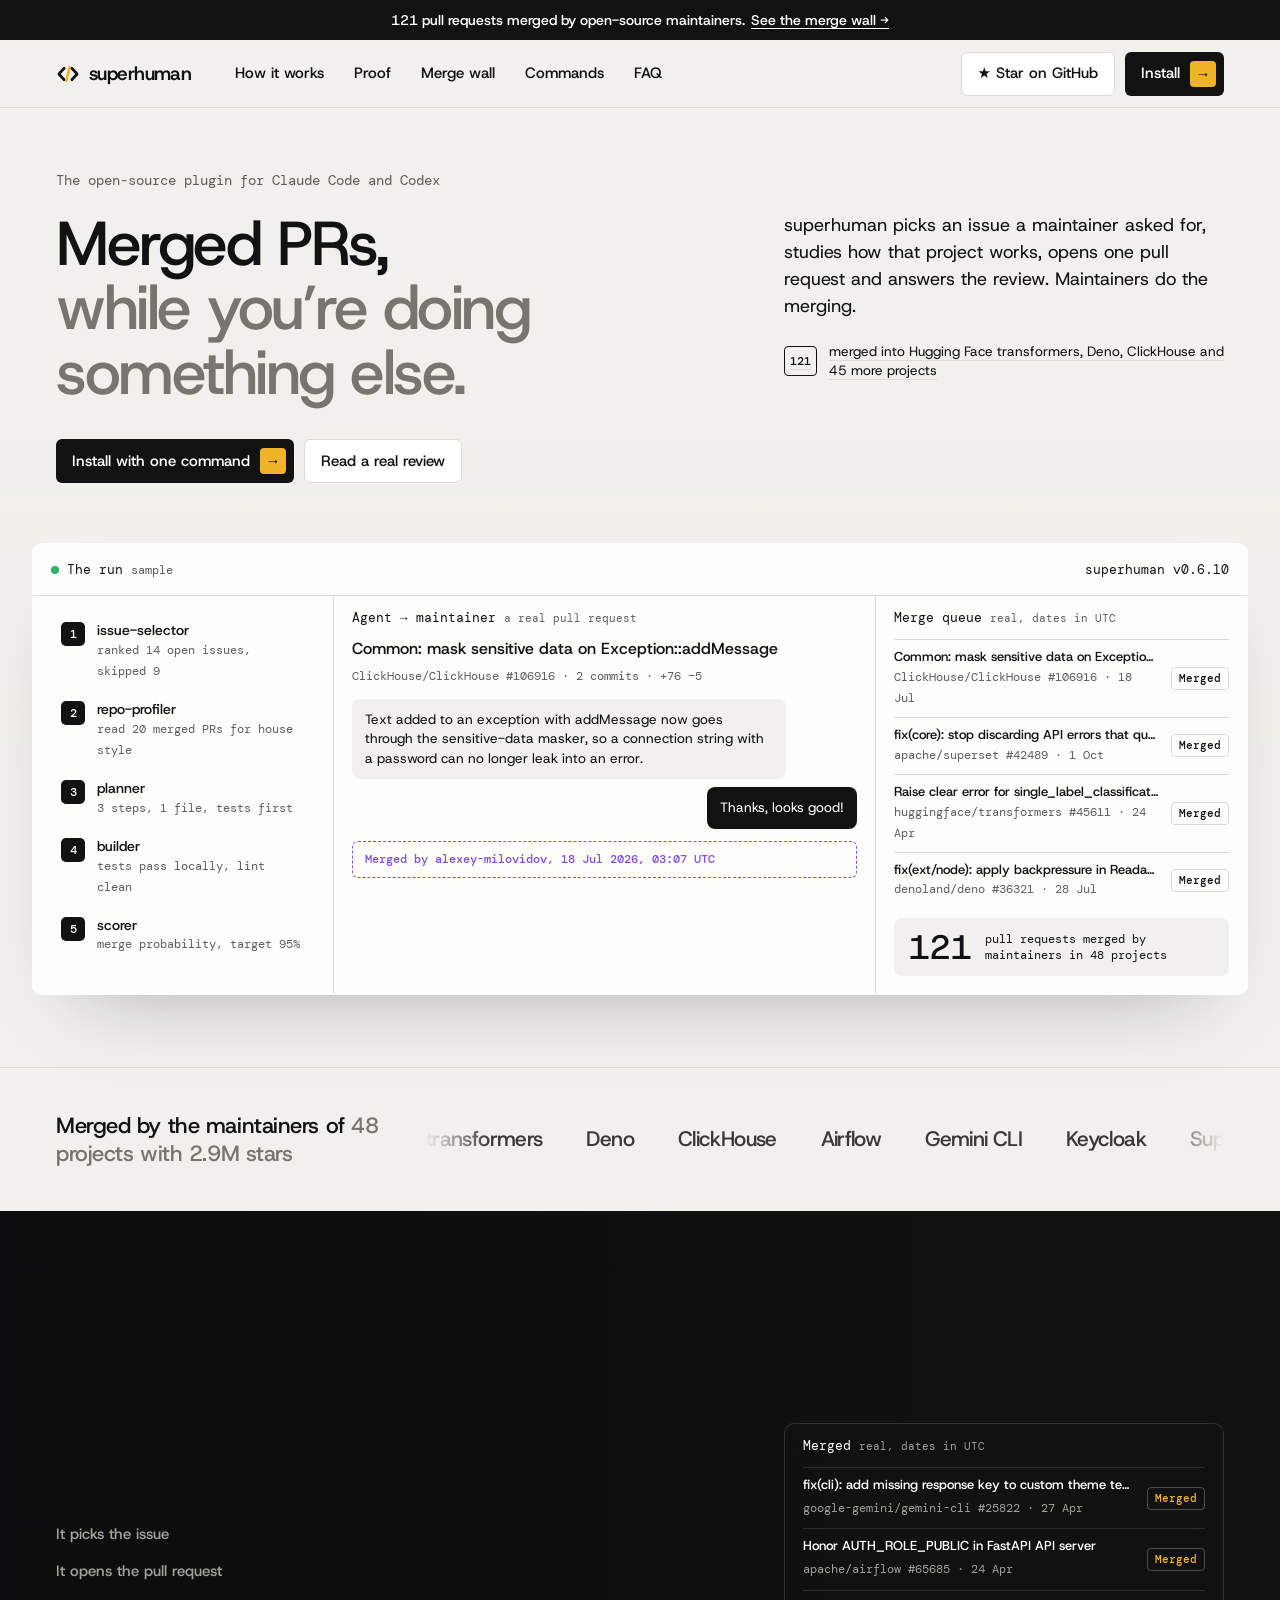
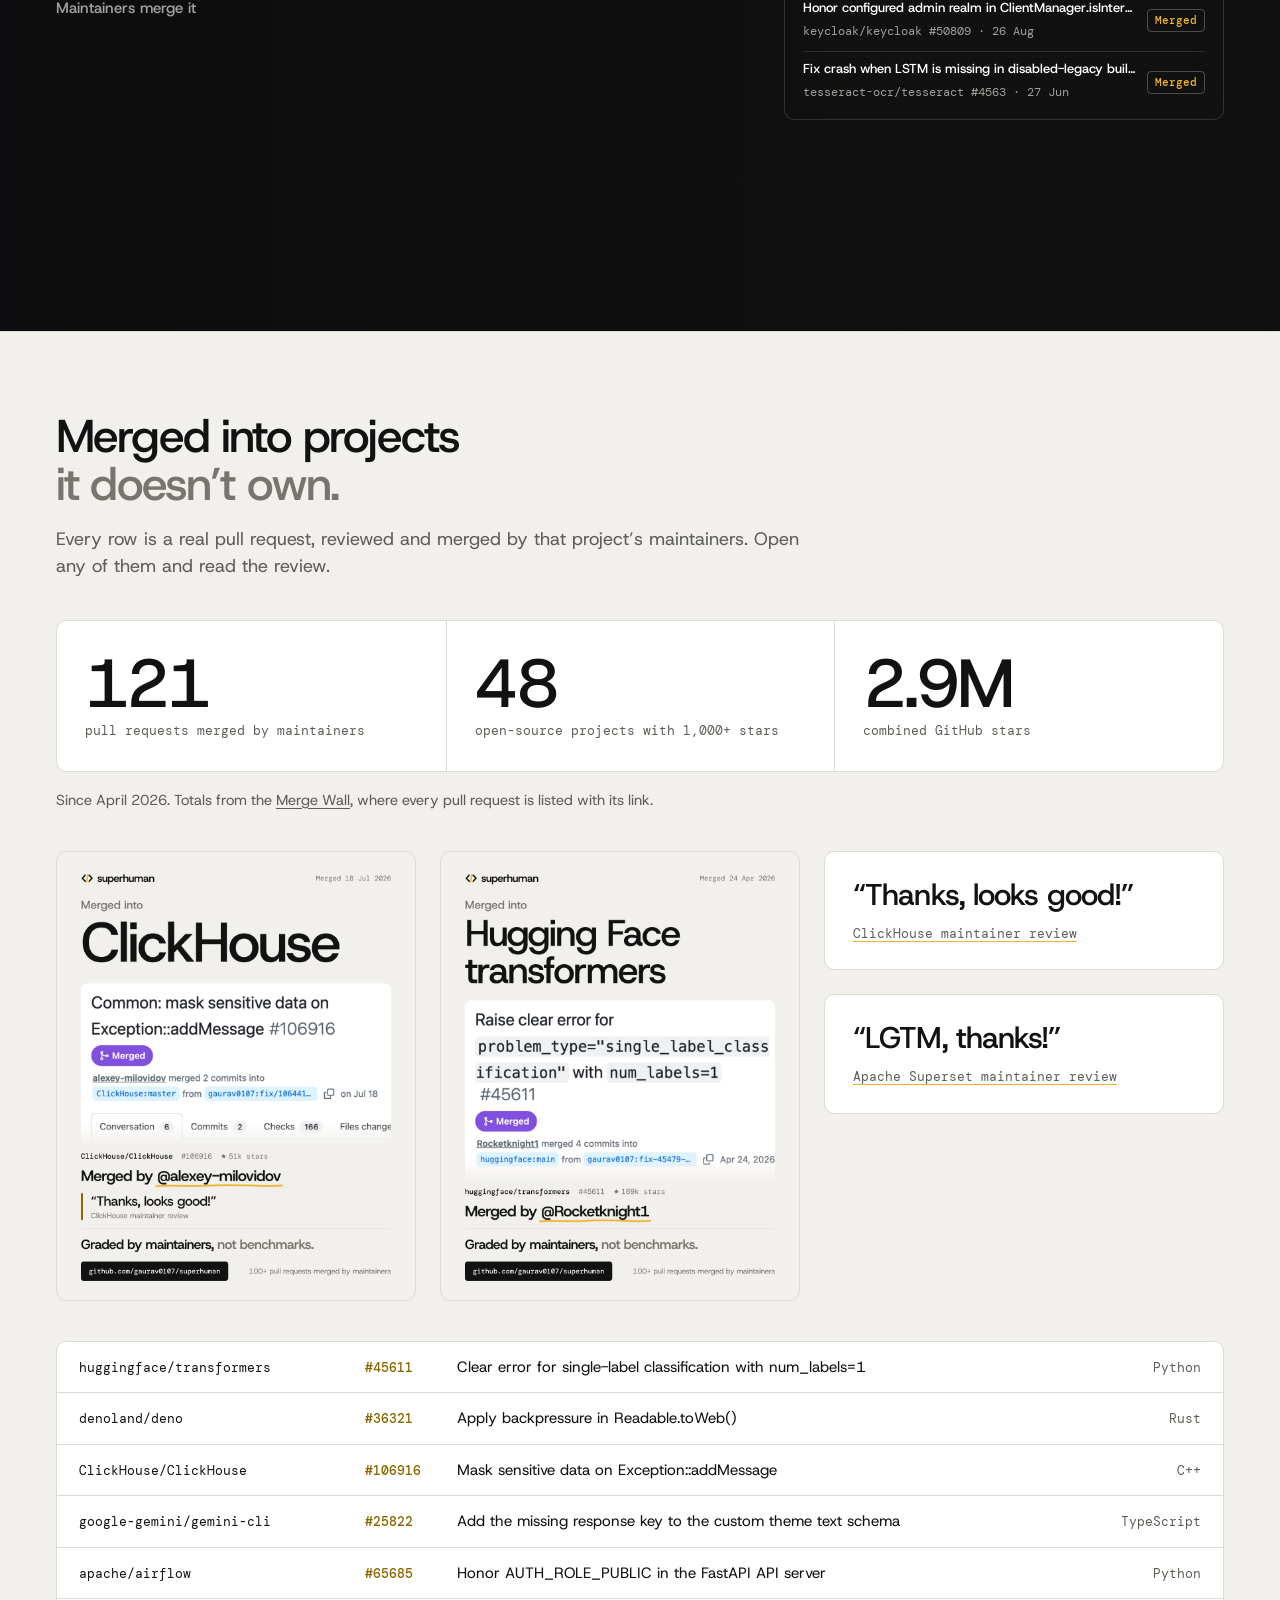
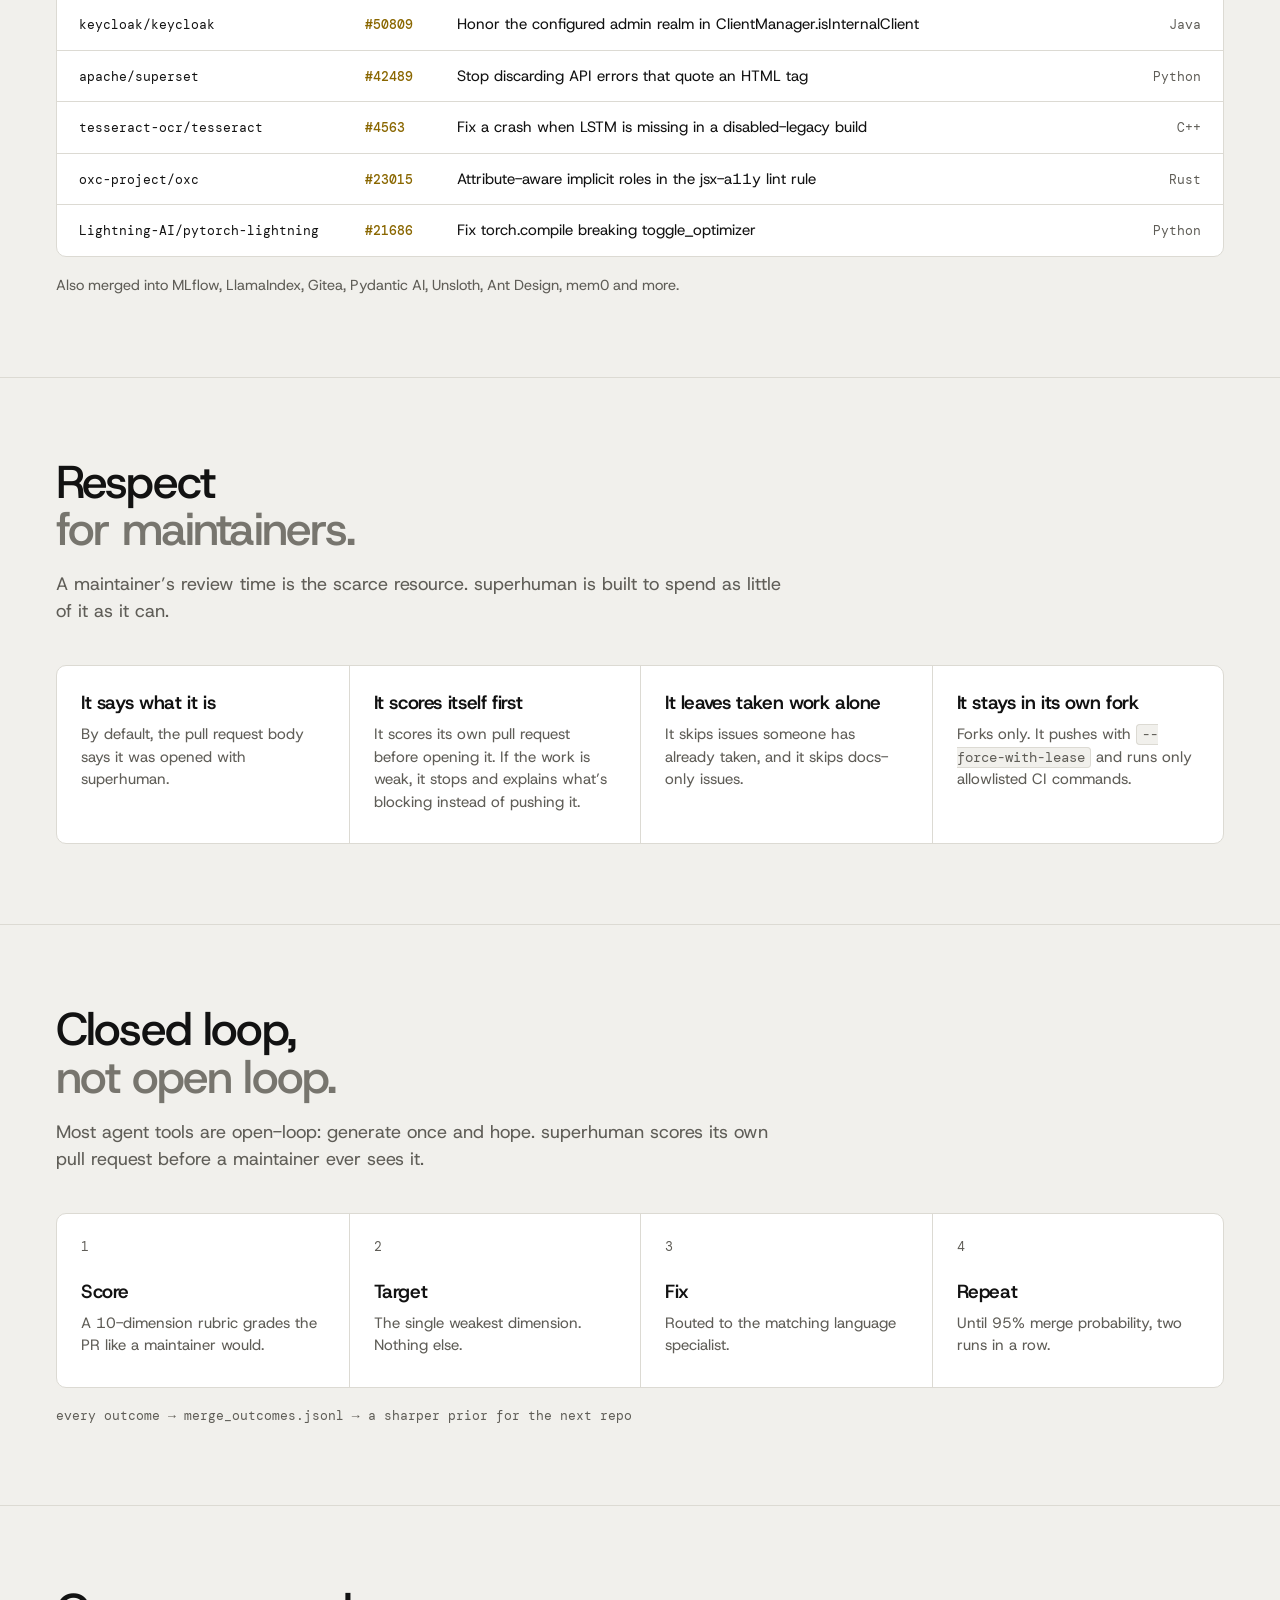
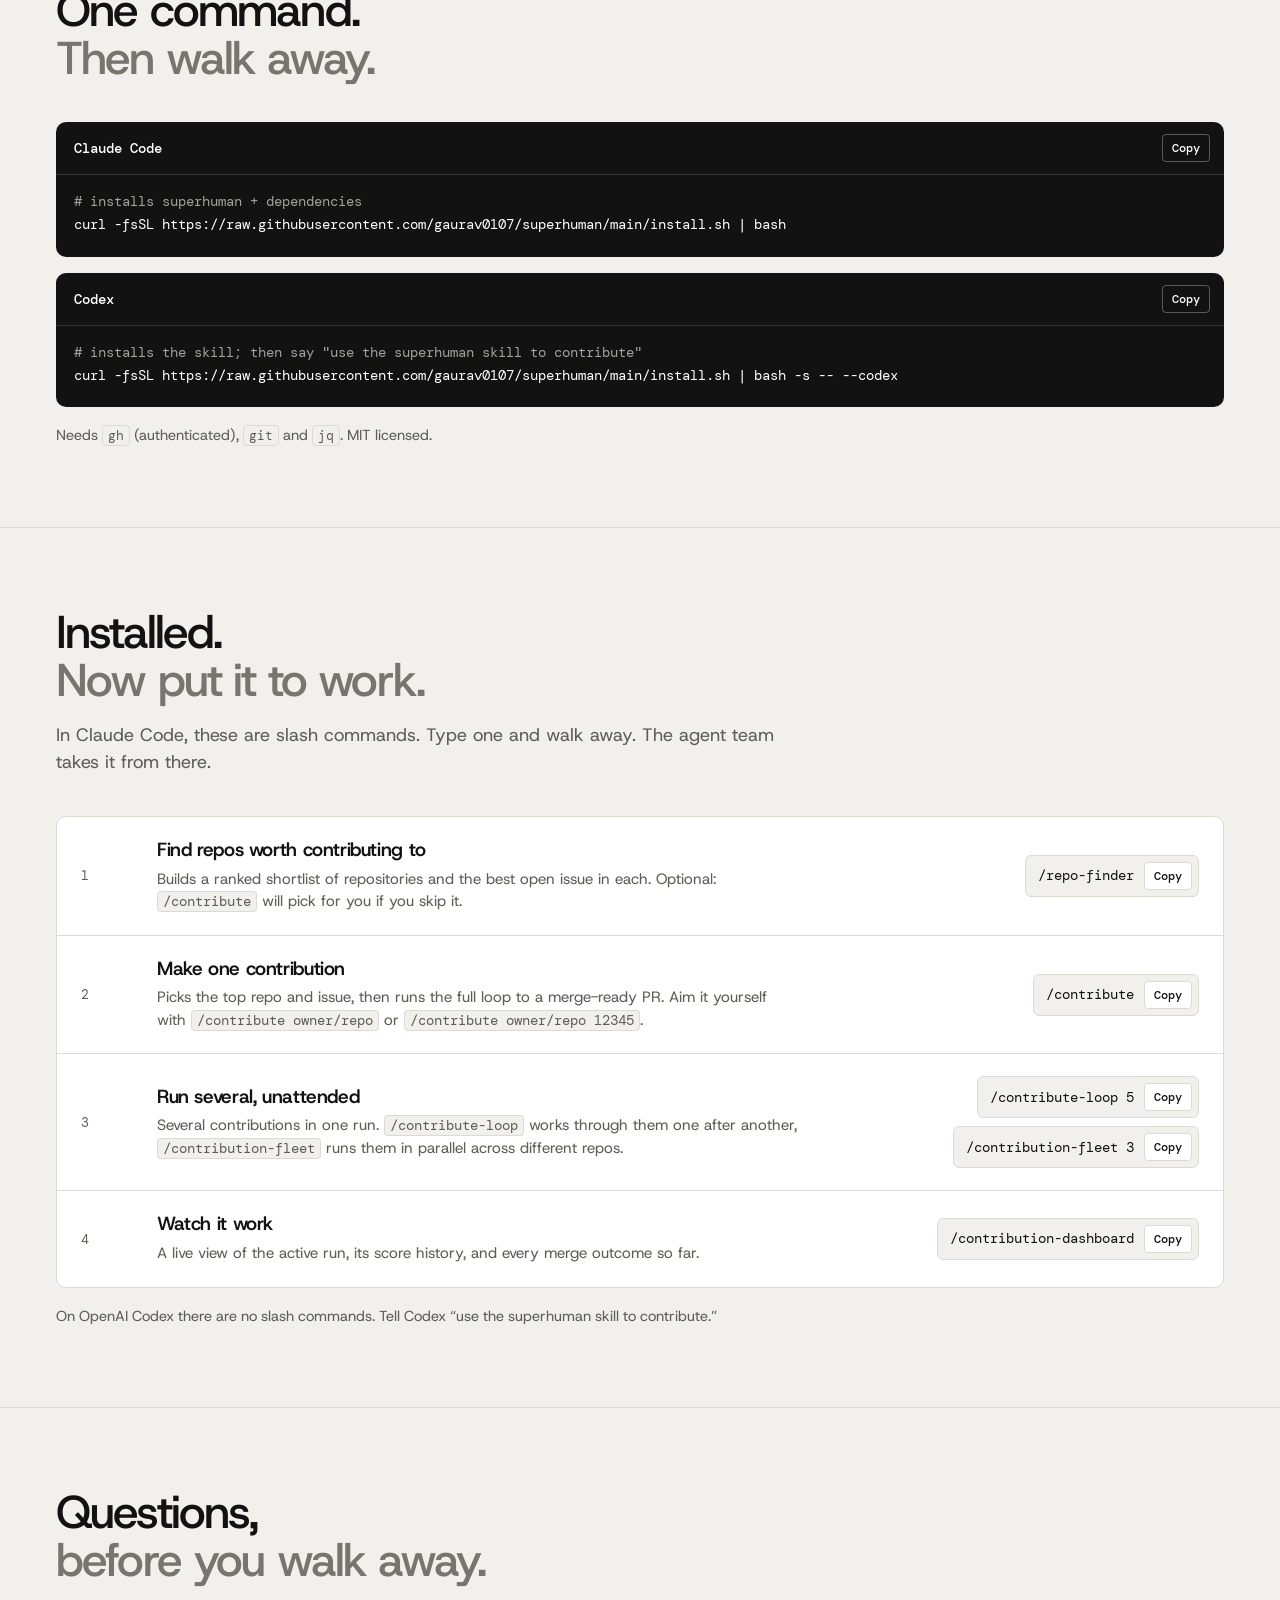
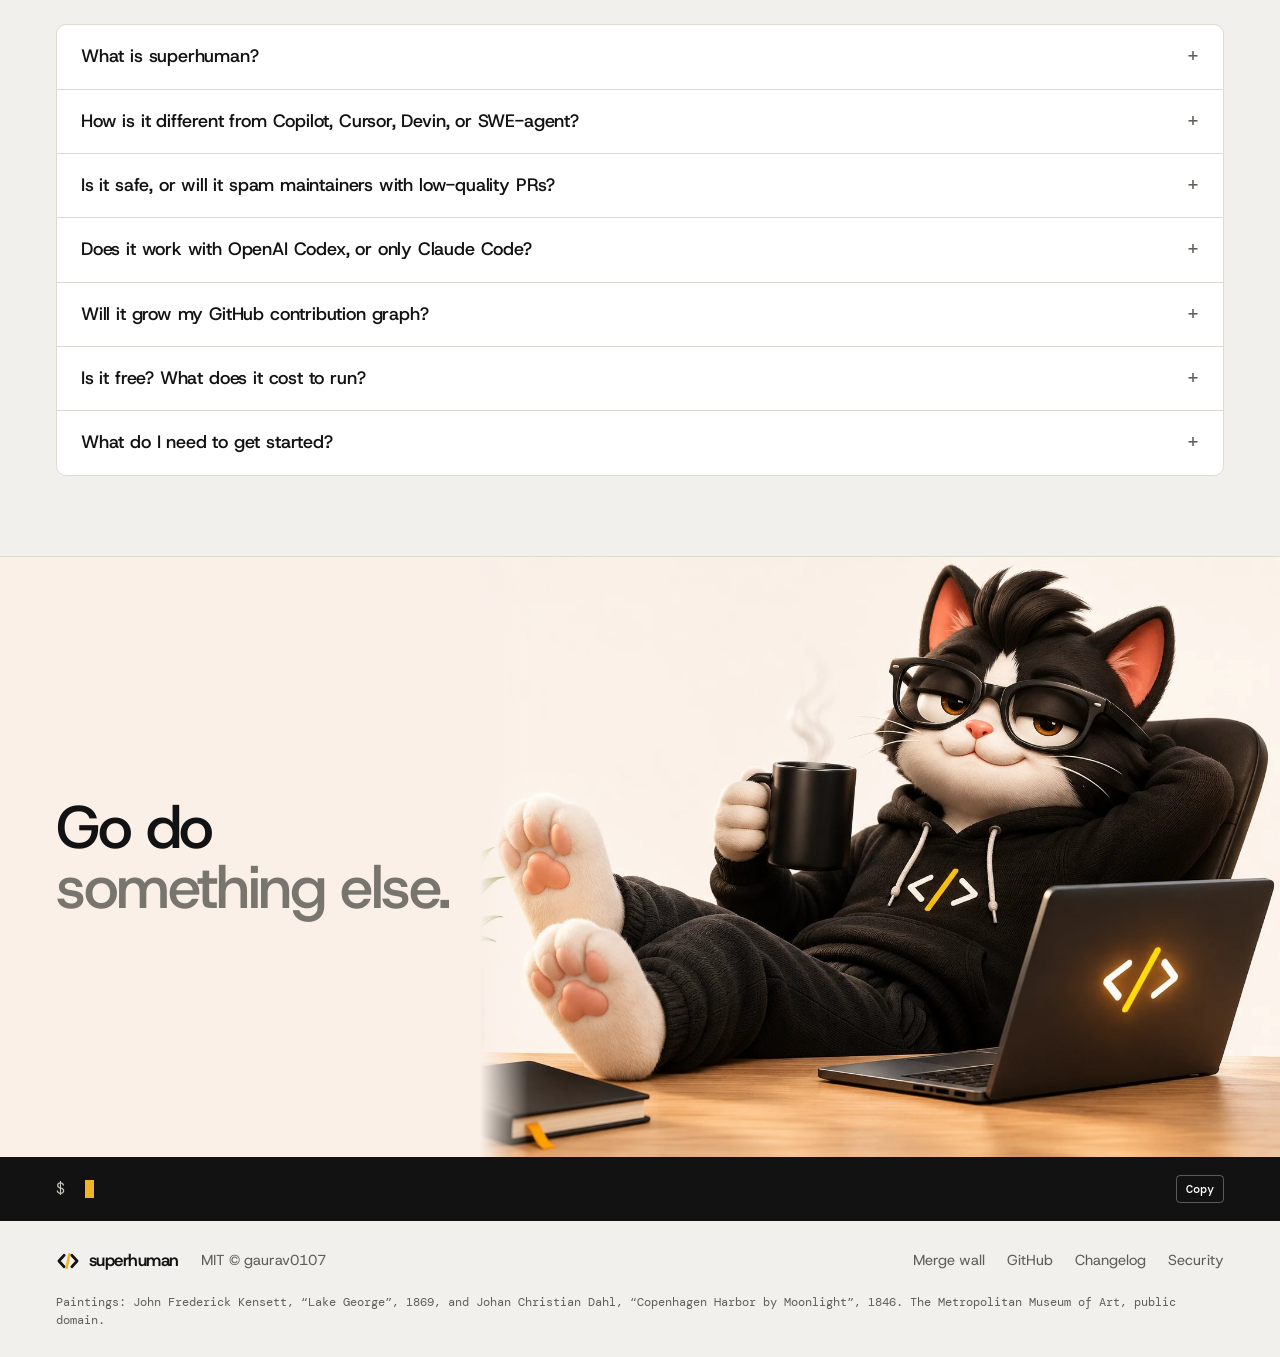
==== commit 93745a07: "Rebuild the site in the Workbench brand, and add the Merge Wall Home page: stone ruled page, Host Gr" ====
--- a/index.html
+++ b/index.html
@@ -3,351 +3,305 @@
 <head>
 <meta charset="UTF-8">
 <meta name="viewport" content="width=device-width, initial-scale=1.0">
-<title>superhuman — Open-Source Contribution Agent for Claude Code &amp; Codex</title>
-<meta name="description" content="Automate open-source contributions with Claude Code &amp; Codex. This free AI agent finds a GitHub issue, writes the fix, and opens merge-ready pull requests that grow your GitHub contribution graph.">
+<title>superhuman: the open-source Claude Code plugin whose pull requests maintainers merge</title>
+<meta name="description" content="superhuman is a free, open-source plugin for Claude Code and Codex. It picks a GitHub issue, writes the fix, scores its own pull request, and opens it. 100+ pull requests merged by maintainers so far.">
 <meta name="keywords" content="open source contribution, github contribution graph, automated pull requests, ai open source contributor, autonomous coding agent, claude code agent, openai codex agent, merged pull requests, github contributions, how to contribute to open source">
 <link rel="canonical" href="https://superhuman-oss.com/">
 <meta name="robots" content="index, follow, max-image-preview:large, max-snippet:-1">
 <meta name="author" content="gaurav0107">
-<meta name="theme-color" content="#F0B429">
+<meta name="theme-color" content="#f1f0ec">
 
 <!-- Open Graph -->
 <meta property="og:type" content="website">
 <meta property="og:site_name" content="superhuman">
 <meta property="og:url" content="https://superhuman-oss.com/">
-<meta property="og:title" content="superhuman — autonomous open-source contributions for Claude Code &amp; Codex">
-<meta property="og:description" content="A free AI agent for Claude Code &amp; Codex that automates open-source contributions — picks a GitHub issue, builds the fix, and opens merge-ready PRs that grow your contribution graph.">
-<meta property="og:image" content="https://superhuman-oss.com/assets/mascot.png">
-<meta property="og:image:width" content="420">
-<meta property="og:image:height" content="420">
-<meta property="og:image:alt" content="superhuman — mascot for the open-source contribution agent for Claude Code and Codex">
+<meta property="og:title" content="superhuman. Don't trust the agent. Trust the merge.">
+<meta property="og:description" content="The open-source Claude Code plugin that opens pull requests real maintainers review and merge. Graded by maintainers, not benchmarks.">
+<meta property="og:image" content="https://superhuman-oss.com/assets/og.png">
+<meta property="og:image:width" content="1200">
+<meta property="og:image:height" content="630">
+<meta property="og:image:alt" content="superhuman. Don't trust the agent. Trust the merge. The open-source Claude Code plugin.">
 
 <!-- Twitter -->
-<meta name="twitter:card" content="summary">
-<meta name="twitter:title" content="superhuman — autonomous open-source contributions for Claude Code &amp; Codex">
-<meta name="twitter:description" content="A free AI agent for Claude Code &amp; Codex that automates open-source contributions — picks a GitHub issue, builds the fix, and opens merge-ready PRs that grow your contribution graph.">
-<meta name="twitter:image" content="https://superhuman-oss.com/assets/mascot.png">
-<meta name="twitter:image:alt" content="superhuman — mascot for the open-source contribution agent for Claude Code and Codex">
-<link rel="icon" href='data:image/svg+xml,<svg xmlns="http://www.w3.org/2000/svg" viewBox="0 0 100 100"><polyline points="34,26 12,50 34,74" fill="none" stroke="%23F0B429" stroke-width="11" stroke-linecap="round" stroke-linejoin="round"/><line x1="44" y1="78" x2="56" y2="22" stroke="%23F0B429" stroke-width="11" stroke-linecap="round"/><polyline points="66,26 88,50 66,74" fill="none" stroke="%23F0B429" stroke-width="11" stroke-linecap="round" stroke-linejoin="round"/></svg>'>
+<meta name="twitter:card" content="summary_large_image">
+<meta name="twitter:title" content="superhuman. Don't trust the agent. Trust the merge.">
+<meta name="twitter:description" content="The open-source Claude Code plugin that opens pull requests real maintainers review and merge. Graded by maintainers, not benchmarks.">
+<meta name="twitter:image" content="https://superhuman-oss.com/assets/og.png">
+<meta name="twitter:image:alt" content="superhuman. Don't trust the agent. Trust the merge. The open-source Claude Code plugin.">
+<link rel="icon" type="image/svg+xml" href="assets/favicon.svg">
+<link rel="apple-touch-icon" href="assets/apple-touch-icon.png">
 <link rel="preconnect" href="https://fonts.googleapis.com">
 <link rel="preconnect" href="https://fonts.gstatic.com" crossorigin>
-<link href="https://fonts.googleapis.com/css2?family=Instrument+Sans:wght@400;500;600;700&family=IBM+Plex+Mono:wght@400;500;600&display=swap" rel="stylesheet">
+<link href="https://fonts.googleapis.com/css2?family=Host+Grotesk:wght@400;500;600&family=DM+Mono:wght@400;500&display=swap" rel="stylesheet">
+
 <style>
-:root {
-  --accent: #F0B429;
-  --merged: #8250DF;
-  --green: #1FA463;
-  --ink: #17150F;
-  --muted: #6E6A5E;
-  --faint: #8C887A;
-  --dim: #A5A093;
-  --bg: #FBFAF7;
-  --line: rgba(23, 21, 15, .07);
-  --line-2: rgba(23, 21, 15, .09);
+/* The look is the superhuman "Workbench" brand: superhuman-growth/brand/README.md.
+   Stone ruled page, white panels, ink type, one small yellow, two paintings, the product on screen. */
+:root{
+  --bg:#f1f0ec; --panel:#fff; --ink:#121212; --mut:#77756e; --sub:#5f5d57; --line:#dcdad3; --chip:#f1f0ec;
+  --acc:#f0b429; --amber:#8a6700; --merged:#8250df; --r:10px; --pad:56px;
+  --sans:"Host Grotesk",system-ui,-apple-system,"Segoe UI",sans-serif; --mono:"DM Mono",ui-monospace,Menlo,monospace;
+  /* Public-domain paintings, The Met Open Access: Kensett, "Lake George", 1869; Dahl, "Copenhagen Harbor by Moonlight", 1846 */
+  --day:url(https://images.metmuseum.org/CRDImages/ad/web-large/DT84.jpg);
+  --night:url(https://images.metmuseum.org/CRDImages/ep/web-large/DP-17567-001.jpg);
 }
-* { margin: 0; padding: 0; box-sizing: border-box; }
-html { scroll-behavior: smooth; }
-body {
-  background: var(--bg);
-  color: var(--ink);
-  font-family: "Instrument Sans", ui-sans-serif, system-ui, sans-serif;
-  -webkit-font-smoothing: antialiased;
-  overflow-x: hidden;
+*{box-sizing:border-box;margin:0}
+html{scroll-behavior:smooth;-webkit-text-size-adjust:100%}
+body{background:var(--bg);color:var(--ink);font:400 17px/1.5 var(--sans);-webkit-font-smoothing:antialiased;overflow-x:hidden}
+a{color:inherit;text-decoration:none}
+img{max-width:100%;height:auto;display:block}
+code,.mono{font-family:var(--mono)}
+code{font-size:.9em;background:var(--chip);border:1px solid var(--line);border-radius:4px;padding:1px 5px;overflow-wrap:anywhere}
+:focus-visible{outline:2px solid var(--ink);outline-offset:3px;border-radius:4px}
+.dark :focus-visible,.cmdbar :focus-visible,.topbar :focus-visible,.term :focus-visible{outline-color:var(--acc)}
+.wrap{max-width:1280px;margin:0 auto;position:relative}
+.rails{border-left:1px solid var(--line);border-right:1px solid var(--line)}
+.skip{position:absolute;left:-999px}.skip:focus{left:12px;top:12px;z-index:9;background:#fff;padding:8px 12px;border-radius:6px}
+
+/* logo, buttons */
+.logo{display:flex;align-items:center;gap:9px;font:600 19px/1 var(--sans);letter-spacing:-.03em}
+.logo img{width:24px;height:24px}
+.b{display:inline-flex;align-items:center;gap:10px;height:44px;padding:0 8px 0 16px;border-radius:6px;background:var(--ink);color:#fff;font:500 15px/1 var(--sans);white-space:nowrap;border:0;cursor:pointer}
+.b i{width:26px;height:26px;border-radius:4px;background:var(--acc);color:#121212;font:500 15px/26px var(--mono);text-align:center;font-style:normal}
+.b.w{background:#fff;color:var(--ink);border:1px solid var(--line);padding:0 16px}
+.b .n{font:400 13px/1 var(--mono);color:var(--sub);border-left:1px solid var(--line);padding-left:10px}
+.b,.b i{transition:transform .2s}.b:hover{transform:translateY(-1px)}.b:hover i{transform:translateX(2px)}
+.copy{font:500 12px/1 var(--mono);padding:7px 9px;border-radius:4px;border:1px solid var(--line);background:#fff;color:var(--ink);cursor:pointer;flex:none}
+
+/* top bar and header */
+.topbar{background:var(--ink);color:#fff;min-height:40px;padding:10px 16px;display:flex;align-items:center;justify-content:center;text-align:center;font:500 14px/1.3 var(--sans)}
+.topbar a{text-decoration:underline;text-underline-offset:3px;margin-left:6px;white-space:nowrap}
+.head{display:flex;align-items:center;gap:44px;height:68px;border-bottom:1px solid var(--line);padding:0 var(--pad)}
+.head nav{display:flex;gap:30px;font:500 15px/1 var(--sans);flex:1}
+.head nav a:hover,.foot a:hover{text-decoration:underline;text-underline-offset:4px}
+.head .acts{display:flex;gap:10px}
+
+/* hero */
+.hero{position:relative;padding:64px var(--pad) 72px;display:grid;grid-template-columns:1fr 440px;gap:40px 96px}
+.hero>*{position:relative;z-index:1}
+.hero .art{position:absolute;z-index:0;left:0;right:0;bottom:0;height:640px;overflow:hidden;-webkit-mask-image:linear-gradient(transparent,#000 46%);mask-image:linear-gradient(transparent,#000 46%)}
+.art i{position:absolute;inset:-4%;background:var(--day) center 62%/cover}
+.hero .art:after{content:"";position:absolute;inset:0;background:linear-gradient(rgba(241,240,236,.35),rgba(241,240,236,0) 60%)}
+.eyebrow{grid-column:1/-1;font:400 13.5px/1.3 var(--mono);color:var(--sub);margin-bottom:-18px}
+h1{font:500 62px/1.04 var(--sans);letter-spacing:-.04em}
+h1 span,h2 span{color:var(--mut)}
+.lead{font-size:18px;line-height:1.5}
+.fact{display:flex;gap:12px;align-items:center;margin-top:22px;font:400 13.5px/1.4 var(--sans);text-decoration:underline;text-underline-offset:4px;text-decoration-color:var(--line)}
+.fact b{flex:none;min-width:30px;height:30px;padding:0 5px;border:1px solid var(--ink);border-radius:4px;font:500 12px/28px var(--mono);text-align:center}
+.cta{display:flex;flex-wrap:wrap;gap:10px;margin-top:-6px;grid-column:1/-1}
+
+/* the product board: the run, the pull request, the merge queue */
+.board{grid-column:1/-1;margin:20px -24px 0;background:rgba(255,255,255,.84);-webkit-backdrop-filter:blur(18px) saturate(1.2);backdrop-filter:blur(18px) saturate(1.2);border:1px solid rgba(255,255,255,.7);border-radius:var(--r);overflow:hidden;font-size:14px;box-shadow:0 40px 80px -50px rgba(18,18,18,.35)}
+.bh{display:flex;justify-content:space-between;align-items:center;gap:12px;height:52px;padding:0 18px;border-bottom:1px solid var(--line);font:400 13px/1 var(--mono)}
+.bh .live{display:inline-block;width:8px;height:8px;border-radius:50%;background:#2fb26a;margin-right:8px}
+.tag{color:var(--sub);margin-left:8px;font-family:var(--mono);font-size:.9em}
+.bb{display:grid;grid-template-columns:300px 1fr 372px}
+.bb>div{padding:16px 18px 18px;min-width:0}
+.bb>div+div{border-left:1px solid var(--line)}
+.cap{font:400 12.5px/1 var(--mono);margin-bottom:14px}
+.lane{display:flex;gap:12px;align-items:flex-start;padding:10px;border-radius:8px}
+.lane b{flex:none;width:24px;height:24px;border-radius:5px;background:var(--ink);color:#fff;font:500 12px/24px var(--mono);text-align:center}
+.lane p{font:500 14px/1.2 var(--sans)}
+.lane span{font:400 12px/1.4 var(--mono);color:var(--sub)}
+.pr .t{font:500 16px/1.3 var(--sans)}
+.pr .m{font:400 12px/1.4 var(--mono);color:var(--sub);margin:8px 0 14px}
+.msg{padding:11px 13px;border-radius:8px;font-size:13.5px;line-height:1.45;max-width:86%;margin-bottom:8px}
+.msg.a{background:var(--chip)}
+.msg.z{margin-left:auto;background:var(--ink);color:#fff;width:max-content}
+.ok{display:block;margin-top:12px;padding:10px 12px;border:1px dashed var(--merged);border-radius:6px;font:500 12px/1.3 var(--mono);color:var(--merged)}
+.qr{display:flex;justify-content:space-between;align-items:center;gap:12px;padding:9px 0;border-top:1px solid var(--line)}
+.qr>span{min-width:0}
+.qr b{display:block;font:500 13px/1.3 var(--sans);white-space:nowrap;overflow:hidden;text-overflow:ellipsis}
+.qr small{font:400 11.5px/1.5 var(--mono);color:var(--sub)}
+.qr em{font:500 11px/1 var(--mono);font-style:normal;padding:5px 7px;border:1px solid var(--line);border-radius:4px;flex:none}
+a.qr:hover b{text-decoration:underline;text-underline-offset:3px}
+.sum{display:flex;gap:14px;align-items:center;margin-top:10px;padding:12px 14px;border-radius:8px;background:var(--chip)}
+.sum b{font:500 34px/1 var(--sans);letter-spacing:-.03em;font-variant-numeric:tabular-nums}
+.sum span{font:400 12px/1.35 var(--mono)}
+
+/* names strip */
+.strip{padding:44px var(--pad);border-top:1px solid var(--line);display:grid;grid-template-columns:330px 1fr;gap:40px;align-items:center}
+.strip p{font:500 22px/1.25 var(--sans);letter-spacing:-.02em}.strip p span{color:var(--mut)}
+.marq{overflow:hidden;-webkit-mask-image:linear-gradient(90deg,transparent,#000 8%,#000 92%,transparent);mask-image:linear-gradient(90deg,transparent,#000 8%,#000 92%,transparent)}
+.names{display:flex;width:max-content;gap:0 44px;padding-right:44px;font:500 21px/1.3 var(--sans);letter-spacing:-.03em;color:#3a3935}
+.names span{white-space:nowrap}
+
+/* dark chapter over the night painting: how it works */
+.dark{background:#121212;color:#fff;position:relative;overflow:hidden}
+.dark .art{position:absolute;inset:0;overflow:hidden}
+.dark .art i{background:var(--night) center 46%/cover;filter:brightness(1.05) saturate(1.05)}
+.dark .art:after{content:"";position:absolute;inset:0;background:linear-gradient(90deg,rgba(12,12,14,.88),rgba(12,12,14,.6) 44%,rgba(12,12,14,.3) 72%)}
+.dark .wrap{z-index:1;padding:72px var(--pad);display:grid;grid-template-columns:minmax(0,1fr);gap:44px}
+.steps{display:none}
+.chs{display:grid;grid-template-columns:repeat(auto-fit,minmax(240px,1fr));gap:36px 40px}
+.ch .n{font:400 13px/1 var(--mono);color:#a3a19b}
+.ch h3{font:500 40px/1 var(--sans);letter-spacing:-.04em;margin:14px 0 16px}
+.ch p{font-size:17px;color:#d6d4ce}
+.glass{max-width:520px;background:rgba(18,18,18,.62);-webkit-backdrop-filter:blur(16px);backdrop-filter:blur(16px);border:1px solid rgba(255,255,255,.14);border-radius:10px;padding:16px 18px 6px}
+.glass .qr{border-color:rgba(255,255,255,.12)}.glass .qr small{color:#a3a19b}.glass .qr em{border-color:rgba(255,255,255,.25);color:var(--acc)}.glass .tag{color:#a3a19b}
+
+/* light sections */
+.sec{padding:80px var(--pad);border-top:1px solid var(--line)}
+h2{font:500 46px/1.04 var(--sans);letter-spacing:-.04em}
+h2 span{display:block}
+.lede{margin-top:18px;font-size:18px;color:var(--sub);max-width:62ch}
+.panel{background:var(--panel);border:1px solid var(--line);border-radius:var(--r);overflow:hidden}
+.note{margin-top:18px;font-size:14.5px;color:var(--sub)}
+.note a{text-decoration:underline;text-underline-offset:3px}
+.sec>.panel,.sec>.grid2,.sec>.proof{margin-top:40px}
+
+.stats{display:grid;grid-template-columns:repeat(3,1fr)}
+.stats div{padding:28px}.stats div+div{border-left:1px solid var(--line)}
+.stats b{display:block;font:500 68px/1 var(--sans);letter-spacing:-.045em;font-variant-numeric:tabular-nums}
+.stats span{font:400 12.5px/1.4 var(--mono);color:var(--sub)}
+.proof{display:grid;grid-template-columns:repeat(2,minmax(0,360px)) 1fr;gap:24px;align-items:start}
+.evi{border:1px solid var(--line);border-radius:var(--r);overflow:hidden;background:#fff;transition:transform .2s}
+.evi:hover{transform:translateY(-2px)}
+.quotes{display:grid;gap:24px}
+.quote{padding:26px 28px}
+.quote p{font:500 30px/1.12 var(--sans);letter-spacing:-.03em}
+.quote cite{display:block;margin-top:14px;font:400 12.5px/1.4 var(--mono);font-style:normal;color:var(--sub)}
+.quote cite a{text-decoration:underline;text-underline-offset:3px;text-decoration-color:var(--acc)}
+.prs{list-style:none;padding:0}
+.prs a{display:grid;grid-template-columns:270px 76px 1fr 96px;gap:16px;align-items:baseline;padding:14px 22px;border-top:1px solid var(--line);font-size:15px}
+.prs li:first-child a{border-top:0}
+.prs a:hover{background:var(--chip)}
+.prs .r,.prs .l{font:400 13px/1.4 var(--mono)}.prs .l{color:var(--sub);text-align:right}
+.prs .num{font:500 13px/1.4 var(--mono);color:var(--amber)}
+
+.cells{display:grid;grid-template-columns:repeat(4,1fr)}
+.cells>*{padding:26px 24px 30px;border-left:1px solid var(--line)}
+.cells>*:first-child{border-left:0}
+.cells .no{font:400 13px/1 var(--mono);color:var(--sub);display:block;margin-bottom:28px}
+.cells h3{font:600 19px/1.2 var(--sans);letter-spacing:-.02em;margin-bottom:8px}
+.cells p{font-size:15px;color:var(--sub)}
+ol.cells{list-style:none;padding:0}
+.loopnote{margin-top:18px;font:400 13px/1.5 var(--mono);color:var(--sub)}
+
+.grid2{display:grid;gap:16px}
+.term{background:var(--ink);color:#fff;border-radius:var(--r);overflow:hidden;min-width:0}
+.term-h{display:flex;justify-content:space-between;align-items:center;padding:12px 14px 12px 18px;border-bottom:1px solid rgba(255,255,255,.14)}
+.term-h h3{font:500 14px/1 var(--mono)}
+.term .copy{background:transparent;color:#fff;border-color:rgba(255,255,255,.3)}
+.term-c{padding:16px 18px 20px;font:400 13.5px/1.7 var(--mono);overflow-x:auto;white-space:nowrap}
+.term-c .c{color:#a3a19b}
+
+.use{list-style:none;padding:0}
+.use li{display:grid;grid-template-columns:56px 1fr auto;gap:8px 20px;align-items:center;padding:22px 24px;border-top:1px solid var(--line)}
+.use li:first-child{border-top:0}
+.use .no{font:400 13px/1 var(--mono);color:var(--sub)}
+.use h3{font:600 19px/1.2 var(--sans);letter-spacing:-.02em;margin-bottom:6px}
+.use p{font-size:15px;color:var(--sub);max-width:64ch}
+.cmds{display:grid;gap:8px;justify-items:end}
+.cmd{display:flex;align-items:center;gap:10px;padding:6px 6px 6px 12px;border:1px solid var(--line);border-radius:6px;background:var(--chip);font:400 13.5px/1 var(--mono)}
+
+.faq details{border-top:1px solid var(--line)}
+.faq details:first-child{border-top:0}
+.faq summary{list-style:none;cursor:pointer;display:flex;justify-content:space-between;gap:20px;padding:20px 24px;font:500 18px/1.3 var(--sans);letter-spacing:-.01em}
+.faq summary::-webkit-details-marker{display:none}
+.faq summary:after{content:"+";font:400 20px/1 var(--mono);color:var(--sub);flex:none}
+.faq details[open] summary:after{content:"−"}
+.faq-a{padding:0 24px 24px;color:var(--sub);font-size:16px;max-width:78ch}
+.faq-a strong{color:var(--ink);font-weight:500}
+.faq-a a{text-decoration:underline;text-underline-offset:3px}
+
+/* closing band: the mascot on its own backdrop, then the install line */
+.close{background:#faf0e8;position:relative;overflow:hidden;border-top:1px solid var(--line)}
+.close .pic{position:absolute;right:0;top:0;width:800px;height:600px;overflow:hidden;-webkit-mask-image:linear-gradient(90deg,transparent,#000 6%);mask-image:linear-gradient(90deg,transparent,#000 6%)}
+.close .pic img{position:absolute;right:0;top:0;height:100%;width:auto;max-width:none}
+.close>.wrap{height:600px;display:flex;flex-direction:column;justify-content:center;padding-left:var(--pad)}
+.close h2{font-size:60px;line-height:1}
+.cmdbar{background:var(--ink);color:#c9c7c1;position:relative}
+.cmdbar .wrap{min-height:64px;display:flex;align-items:center;gap:16px;padding:12px var(--pad)}
+.type{font:400 15px/1.5 var(--mono);display:flex;align-items:center;gap:10px;min-width:0;flex:1}
+.type b{font-weight:400;overflow-wrap:anywhere}
+.type i{width:9px;height:18px;background:var(--acc);flex:none;display:none}
+.cmdbar .copy{background:transparent;color:#fff;border-color:rgba(255,255,255,.3)}
+
+.foot{display:flex;justify-content:space-between;align-items:center;gap:20px;flex-wrap:wrap;padding:28px var(--pad);font-size:14.5px;color:var(--sub)}
+.foot .l,.foot .links{display:flex;align-items:center;gap:10px 22px;flex-wrap:wrap}
+.foot .logo{color:var(--ink);font-size:17px}
+.foot .credit{flex-basis:100%;font:400 12px/1.5 var(--mono)}
+
+/* motion: shows the product working; all of it stops for reduced motion */
+@media (prefers-reduced-motion:no-preference){
+  h1,.lead-col,.cta,.eyebrow{animation:rise .8s cubic-bezier(.2,.7,.2,1) both}
+  .lead-col{animation-delay:.12s}.cta{animation-delay:.24s}
+  .board{animation:rise 1s .4s cubic-bezier(.2,.7,.2,1) both}
+  .art i{animation:drift 26s ease-in-out infinite alternate}
+  .lane{animation:lanebg 10s infinite}
+  .lane b{animation:laneb 10s infinite}
+  .lane:nth-child(2),.lane:nth-child(2) b{animation-delay:1.3s}
+  .lane:nth-child(3),.lane:nth-child(3) b{animation-delay:2.6s}.lane:nth-child(4),.lane:nth-child(4) b{animation-delay:3.9s}
+  .lane:nth-child(5),.lane:nth-child(5) b{animation-delay:5.2s}
+  .msg.a{animation:m1 10s infinite}.msg.z{animation:m2 10s infinite}.ok{animation:m3 10s infinite}
+  .live{animation:pulse 1.6s ease-in-out infinite}
+  .names{animation:marq 34s linear infinite}
 }
-a { color: inherit; text-decoration: none; }
-img { display: block; }
-.mono { font-family: "IBM Plex Mono", ui-monospace, monospace; }
-a:focus-visible, button:focus-visible { outline: 2px solid var(--accent); outline-offset: 3px; border-radius: 6px; }
-
-@keyframes flowdash { to { stroke-dashoffset: -24; } }
-@keyframes spinring { to { transform: rotate(360deg); } }
-@keyframes pulseDot { 0%, 100% { opacity: 1; } 50% { opacity: .3; } }
-@keyframes nodeOn {
-  0%, 2% { opacity: .5; border-color: #E9E6DC; box-shadow: 0 8px 24px rgba(23,21,15,.04); }
-  5%, 12% { opacity: 1; border-color: var(--accent); box-shadow: 0 12px 32px rgba(240,180,41,.30); }
-  16%, 100% { opacity: 1; border-color: #E0DDD2; box-shadow: 0 8px 24px rgba(23,21,15,.07); }
+@keyframes rise{from{opacity:0;transform:translateY(22px)}}
+@keyframes drift{from{transform:scale(1.07) translate(1.2%,0)}to{transform:scale(1) translate(-1.2%,-1%)}}
+@keyframes lanebg{0%,100%{background:transparent}1%,12%{background:var(--chip)}14%{background:transparent}}
+@keyframes laneb{0%{background:var(--chip);color:var(--sub)}1%,12%{background:var(--acc);color:#17150f}14%,92%{background:var(--ink);color:#fff}96%,100%{background:var(--chip);color:var(--sub)}}
+@keyframes m1{0%,24%{opacity:0;transform:translateY(8px)}28%,94%{opacity:1;transform:none}98%,100%{opacity:0}}
+@keyframes m2{0%,52%{opacity:0;transform:translateY(8px)}56%,94%{opacity:1;transform:none}98%,100%{opacity:0}}
+@keyframes m3{0%,66%{opacity:0;transform:scale(.97)}70%,94%{opacity:1;transform:none}98%,100%{opacity:0}}
+@keyframes pulse{50%{opacity:.35}}
+@keyframes marq{to{transform:translateX(-50%)}}
+@keyframes ch{0%{opacity:0;transform:translateY(14px)}3%,30%{opacity:1;transform:none}33.3%,100%{opacity:0;transform:translateY(-10px)}}
+@keyframes step{0%,30%{color:#fff;border-color:#fff}33.3%,100%{color:#a3a19b;border-color:transparent}}
+@keyframes type{0%,8%{width:0}55%,92%{width:83ch}100%{width:0}}
+@keyframes blink{50%{opacity:0}}
+
+/* wide screens with motion: the three chapters take turns, and the install line types itself */
+@media (min-width:1100px) and (prefers-reduced-motion:no-preference){
+  .dark .wrap{height:720px;padding:0 var(--pad);grid-template-columns:200px 400px 1fr;gap:56px;align-content:center}
+  .steps{display:grid;gap:22px;font:500 15px/1 var(--sans);align-content:center}
+  .steps span{padding-left:14px;margin-left:-16px;border-left:2px solid transparent;color:#a3a19b;animation:step 12s infinite}
+  .steps span:nth-child(2),.ch:nth-child(2){animation-delay:4s}.steps span:nth-child(3),.ch:nth-child(3){animation-delay:8s}
+  .chs{display:block;position:relative;height:330px}
+  .ch{position:absolute;inset:0;opacity:0;animation:ch 12s infinite}
+  .ch h3{font-size:76px;line-height:.98;margin:18px 0 22px}
+  .ch p{font-size:18px}
+  .glass{align-self:center;justify-self:end;width:440px}
+  .type b{display:inline-block;overflow:hidden;white-space:nowrap;width:0;animation:type 9s steps(83) infinite}
+  .type i{display:block;animation:blink 1s steps(2) infinite}
 }
-@keyframes dotOn {
-  0%, 2% { background: #D6D3C9; box-shadow: none; }
-  5%, 12% { background: var(--accent); box-shadow: 0 0 0 4px rgba(240,180,41,.22); }
-  16%, 100% { background: var(--green); box-shadow: none; }
+
+@media (max-width:1320px){.rails{border-left:0;border-right:0}}
+@media (max-width:1099px){
+  :root{--pad:28px}
+  .head nav{display:none}.head{justify-content:space-between;gap:16px}
+  .hero{grid-template-columns:1fr;gap:28px;padding-top:48px}
+  .eyebrow{margin-bottom:-8px}.cta{margin-top:0}
+  h1{font-size:clamp(40px,7.4vw,62px)}
+  .board{margin:8px 0 0}
+  .bb{grid-template-columns:minmax(0,1fr)}
+  .bb>div+div{border-left:0;border-top:1px solid var(--line)}
+  .strip{grid-template-columns:1fr;gap:22px}
+  .proof{grid-template-columns:1fr 1fr}.quotes{grid-column:1/-1;grid-template-columns:1fr 1fr}
+  .cells{grid-template-columns:1fr 1fr}
+  .cells>*:nth-child(odd){border-left:0}.cells>*:nth-child(n+3){border-top:1px solid var(--line)}
+  .prs a{grid-template-columns:1fr auto;gap:4px 14px}.prs .d{grid-column:1/-1;order:3}.prs .l{display:none}
+  .close{display:flex;flex-direction:column}
+  .close .pic{position:static;width:auto;height:auto;-webkit-mask-image:none;mask-image:none}
+  .close .pic img{position:static;height:auto;width:100%}
+  .close>.wrap{order:-1;height:auto;width:100%;padding:56px var(--pad) 28px}
 }
-@keyframes mergedPop {
-  0%, 66% { background: #FFFFFF; color: #8B877B; border-color: #E4E1D7; transform: scale(1); }
-  70%, 71% { transform: scale(1.07); }
-  72%, 93% { background: var(--merged); color: #FFFFFF; border-color: var(--merged); transform: scale(1); }
-  97%, 100% { background: #FFFFFF; color: #8B877B; border-color: #E4E1D7; transform: scale(1); }
-}
-
-/* ---------- nav ---------- */
-.nav { display: flex; align-items: center; justify-content: space-between; padding: 18px 40px; border-bottom: 1px solid var(--line); }
-.nav-brand { display: flex; align-items: center; gap: 10px; }
-.nav-avatar { width: 28px; height: 28px; border-radius: 50%; overflow: hidden; background: #F6E9D6; flex: none; }
-.nav-avatar img { width: 100%; height: 100%; object-fit: cover; }
-.nav-name { font-weight: 700; font-size: 16px; letter-spacing: -.01em; }
-.nav-ver { font-family: "IBM Plex Mono", monospace; font-size: 11px; color: var(--dim); margin-left: 2px; }
-.pill-btn {
-  font-size: 13px; font-weight: 600; color: var(--ink);
-  border: 1px solid rgba(23,21,15,.14); border-radius: 999px; padding: 7px 16px;
-  transition: background .15s;
-}
-.pill-btn:hover { background: rgba(23,21,15,.05); }
-
-/* ---------- hero: compact header + full-viewport demo ---------- */
-.hero {
-  min-height: calc(100vh - 67px);
-  display: flex; flex-direction: column; align-items: center; justify-content: center;
-  gap: 26px;
-  padding: 26px 40px;
-}
-.hero-head { text-align: center; }
-.hero-badge {
-  display: inline-flex; align-items: center; gap: 8px;
-  border: 1px solid rgba(23,21,15,.12); border-radius: 999px; padding: 6px 14px;
-  font-family: "IBM Plex Mono", monospace; font-size: 11px; letter-spacing: .08em; color: var(--muted);
-}
-.hero-head h1 {
-  margin: 16px auto 0; max-width: 860px;
-  font-size: clamp(26px, 3.4vw, 40px); line-height: 1.06; letter-spacing: -.03em; font-weight: 700;
-  text-wrap: balance;
-}
-.hero-sub { margin: 10px auto 0; max-width: 620px; font-size: 15.5px; line-height: 1.5; color: var(--muted); text-wrap: pretty; }
-.hero-ctas { display: flex; justify-content: center; gap: 12px; margin-top: 20px; flex-wrap: wrap; }
-.btn-star {
-  display: inline-flex; align-items: center; gap: 10px;
-  background: var(--accent); color: var(--ink);
-  border-radius: 12px; padding: 10px 18px;
-  font-size: 14px; font-weight: 700;
-  box-shadow: 0 10px 26px rgba(240,180,41,.35);
-  transition: transform .15s, box-shadow .15s;
-}
-.btn-star:hover { transform: translateY(-1px); box-shadow: 0 14px 30px rgba(240,180,41,.45); }
-.star-chip {
-  font-family: "IBM Plex Mono", monospace; font-size: 11.5px; font-weight: 600;
-  background: rgba(23,21,15,.12); border-radius: 999px; padding: 2px 9px;
-}
-/* short screens: shed the badge and sub-line so the demo never forces a scroll */
-@media (max-height: 780px) {
-  .hero-badge, .hero-sub { display: none; }
-  .hero-head h1 { margin-top: 0; }
-}
-.cmd-pill {
-  display: flex; align-items: center; gap: 14px;
-  background: var(--ink); color: #F5F2E8; border-radius: 12px; padding: 10px 10px 10px 18px;
-  font-family: "IBM Plex Mono", monospace; font-size: 13.5px;
-  max-width: 100%; min-width: 0;
-}
-.cmd-pill > span { overflow: hidden; text-overflow: ellipsis; white-space: nowrap; }
-.copy-btn {
-  font-family: "IBM Plex Mono", monospace; font-size: 11px; font-weight: 600;
-  background: var(--accent); color: var(--ink); border: none; border-radius: 8px; padding: 8px 12px;
-  cursor: pointer; flex: none;
-}
-.btn-outline {
-  display: flex; align-items: center; padding: 10px 18px;
-  border: 1px solid rgba(23,21,15,.14); border-radius: 12px;
-  font-size: 14px; font-weight: 600; transition: background .15s;
-}
-.btn-outline:hover { background: rgba(23,21,15,.05); }
-
-/* ---------- demo window ---------- */
-.demo {
-  position: relative; width: 100%; max-width: 1760px; margin: 0 auto;
-  background: #FFFFFF; border: 1px solid var(--line-2); border-radius: 18px;
-  box-shadow: 0 24px 70px rgba(23,21,15,.10);
-  overflow: hidden; text-align: left;
-}
-.demo-bar { display: flex; align-items: center; justify-content: space-between; padding: 12px 18px; border-bottom: 1px solid var(--line); }
-.demo-bar-l { display: flex; align-items: center; gap: 12px; min-width: 0; }
-.demo-dots { display: flex; gap: 6px; flex: none; }
-.demo-dots span { width: 10px; height: 10px; border-radius: 50%; background: #E7E4D9; }
-.demo-title { font-family: "IBM Plex Mono", monospace; font-size: 11px; color: var(--faint); overflow: hidden; text-overflow: ellipsis; white-space: nowrap; }
-.demo-status { display: flex; align-items: center; gap: 7px; font-family: "IBM Plex Mono", monospace; font-size: 11px; color: var(--muted); flex: none; }
-.live-dot { width: 7px; height: 7px; border-radius: 50%; background: var(--green); animation: pulseDot 1.6s ease infinite; }
-
-.stage-outer { position: relative; overflow: hidden; }
-.stage {
-  position: relative; width: 1112px; height: 520px; transform-origin: top left;
-  background-image: radial-gradient(rgba(23,21,15,.05) 1px, transparent 1px);
-  background-size: 22px 22px;
-}
-.stage svg.lines { position: absolute; inset: 0; }
-.stage svg.lines line { stroke: #DFDBCE; stroke-width: 1.5; stroke-dasharray: 3 7; animation: flowdash 1.8s linear infinite; }
-
-.node {
-  position: absolute; width: 186px; background: #FFFFFF;
-  border: 1.5px solid #E9E6DC; border-radius: 12px; padding: 12px 14px; z-index: 2;
-  animation: nodeOn 16s linear infinite both;
-}
-.node-head { display: flex; align-items: center; gap: 8px; }
-.node-dot { width: 8px; height: 8px; border-radius: 50%; background: #D6D3C9; animation: dotOn 16s linear infinite both; flex: none; }
-.node-tag { font-family: "IBM Plex Mono", monospace; font-size: 10px; letter-spacing: .09em; color: var(--faint); }
-.node-title { margin-top: 7px; font-size: 14px; font-weight: 600; }
-.node-sub { margin-top: 2px; font-size: 12px; color: var(--faint); }
-
-.node-score { width: 192px; }
-.score-num { margin-top: 6px; font-size: 34px; font-weight: 700; letter-spacing: -.02em; }
-
-.merged-badge {
-  position: absolute; display: flex; align-items: center; gap: 10px;
-  padding: 13px 20px; border: 1.5px solid #E4E1D7; border-radius: 12px; background: #FFFFFF; z-index: 2;
-  animation: mergedPop 16s linear infinite both;
-}
-.merged-badge b { font-weight: 700; font-size: 15px; }
-.merged-badge span { font-family: "IBM Plex Mono", monospace; font-size: 11px; opacity: .75; }
-
-.scene { position: absolute; left: 50%; bottom: 0; transform: translateX(-50%); width: 500px; }
-.ring, .ring-orbit { position: absolute; left: 60%; top: 40%; width: 360px; height: 360px; transform: translate(-50%, -50%); }
-.ring { border: 1.5px dashed rgba(23,21,15,.16); border-radius: 50%; animation: spinring 26s linear infinite; }
-.ring-orbit { animation: spinring 9s linear infinite; }
-.ring-orbit span { position: absolute; top: -4px; left: calc(50% - 4px); width: 8px; height: 8px; border-radius: 50%; background: var(--accent); }
-.scene img {
-  position: relative; width: 500px; height: auto;
-  -webkit-mask-image: linear-gradient(90deg, transparent 0, #000 9%, #000 92%, transparent 100%);
-  mask-image: linear-gradient(90deg, transparent 0, #000 9%, #000 92%, transparent 100%);
-  filter: drop-shadow(0 16px 36px rgba(23,21,15,.16));
-}
-.scene-pill {
-  position: absolute; left: 30%; top: -30px; transform: translateX(-50%); white-space: nowrap;
-  display: flex; align-items: center; gap: 8px;
-  font-family: "IBM Plex Mono", monospace; font-size: 11px;
-  background: var(--ink); color: #F5F2E8; border-radius: 999px; padding: 6px 14px;
-}
-.scene-pill i { width: 6px; height: 6px; border-radius: 50%; background: #3DD68C; animation: pulseDot 1.6s ease infinite; }
-
-/* ---------- sections ---------- */
-.section { padding: 76px 64px; border-top: 1px solid var(--line); max-width: 1240px; margin: 0 auto; }
-.kicker { font-family: "IBM Plex Mono", monospace; font-size: 11px; letter-spacing: .1em; color: var(--dim); }
-.section h2 { margin: 10px 0 0; font-size: 32px; letter-spacing: -.025em; font-weight: 700; }
-.section-sub { margin: 14px 0 0; max-width: 560px; font-size: 15px; line-height: 1.55; color: var(--muted); }
-
-.proof-list { margin-top: 34px; border-top: 1px solid rgba(23,21,15,.08); }
-.proof-row {
-  display: grid; grid-template-columns: 290px 84px 1fr 80px; gap: 20px; align-items: baseline;
-  padding: 15px 6px; border-bottom: 1px solid rgba(23,21,15,.08);
-  transition: background .15s;
-}
-.proof-row:hover { background: rgba(23,21,15,.03); }
-.proof-repo { font-weight: 600; font-size: 15px; }
-.proof-num { font-family: "IBM Plex Mono", monospace; font-size: 12.5px; color: var(--faint); }
-.proof-repo .proof-num { display: none; margin-left: 8px; font-weight: 400; }
-.proof-desc { font-size: 14px; color: #5F5B50; }
-.proof-lang { font-family: "IBM Plex Mono", monospace; font-size: 11px; color: var(--dim); text-align: right; }
-.proof-note { margin: 18px 0 0; font-size: 13px; color: var(--faint); }
-
-.loop-band { background: #F5F3EC; border-top: 1px solid var(--line); }
-.loop-band .section { border-top: none; }
-.loop-grid { display: grid; grid-template-columns: repeat(4, 1fr); gap: 32px; margin-top: 40px; }
-.loop-no { font-family: "IBM Plex Mono", monospace; font-size: 13px; font-weight: 600; color: var(--accent); }
-.loop-no.is-merged { color: var(--merged); }
-.loop-step { margin-top: 10px; font-weight: 600; font-size: 16px; }
-.loop-desc { margin: 6px 0 0; font-size: 14px; line-height: 1.5; color: var(--muted); }
-.loop-note { margin: 36px 0 0; font-family: "IBM Plex Mono", monospace; font-size: 12px; color: var(--faint); }
-
-.install-grid { display: flex; gap: 20px; margin-top: 34px; }
-.install-card { flex: 1; min-width: 0; background: #161511; border-radius: 14px; padding: 20px 22px; }
-.install-card:first-child { flex: 1.15; }
-.install-head { display: flex; justify-content: space-between; align-items: center; margin-bottom: 12px; }
-.install-label { font-family: "IBM Plex Mono", monospace; font-size: 11px; letter-spacing: .1em; color: #8F8B7E; }
-.copy-btn-dark {
-  font-family: "IBM Plex Mono", monospace; font-size: 11px;
-  background: rgba(255,255,255,.07); color: #F5F2E8;
-  border: 1px solid rgba(255,255,255,.16); border-radius: 7px; padding: 5px 11px; cursor: pointer;
-}
-.install-code { font-family: "IBM Plex Mono", monospace; font-size: 11.5px; line-height: 2; color: #EDE9DC; white-space: nowrap; overflow-x: auto; }
-.install-code .c { color: #7E7A6C; }
-.install-note { margin: 18px 0 0; font-size: 13px; color: var(--faint); }
-
-/* ---------- how to use ---------- */
-.use-list { margin-top: 40px; }
-.use-step {
-  display: grid; grid-template-columns: 40px 1fr minmax(0, 300px); gap: 6px 24px; align-items: center;
-  padding: 22px 0; border-bottom: 1px solid rgba(23,21,15,.08);
-}
-.use-step:first-child { border-top: 1px solid rgba(23,21,15,.08); }
-.use-no { font-family: "IBM Plex Mono", monospace; font-size: 13px; font-weight: 600; color: var(--accent); }
-.use-title { font-weight: 600; font-size: 16px; }
-.use-desc { margin: 5px 0 0; font-size: 14px; line-height: 1.5; color: var(--muted); }
-.use-desc code, .use-note code {
-  font-family: "IBM Plex Mono", monospace; font-size: 12.5px; color: #4A4638;
-  background: rgba(23,21,15,.06); padding: 1px 5px; border-radius: 5px; white-space: nowrap;
-}
-.use-cmd {
-  display: flex; align-items: center; gap: 12px;
-  background: var(--ink); color: #F5F2E8; border-radius: 10px; padding: 9px 9px 9px 15px;
-  font-family: "IBM Plex Mono", monospace; font-size: 13px;
-}
-.use-cmd > span { overflow: hidden; text-overflow: ellipsis; white-space: nowrap; }
-.use-cmds { display: flex; flex-direction: column; gap: 8px; }
-.use-note { margin: 28px 0 0; max-width: 620px; font-size: 14px; line-height: 1.55; color: var(--muted); }
-
-/* ---------- faq ---------- */
-.faq-list { margin-top: 30px; border-top: 1px solid rgba(23,21,15,.08); }
-.faq-item { border-bottom: 1px solid rgba(23,21,15,.08); }
-.faq-item summary {
-  list-style: none; cursor: pointer;
-  display: flex; align-items: center; justify-content: space-between; gap: 20px;
-  padding: 18px 6px; font-size: 16px; font-weight: 600; color: var(--ink);
-  transition: color .15s;
-}
-.faq-item summary::-webkit-details-marker { display: none; }
-.faq-item summary:hover { color: var(--muted); }
-.faq-item summary::after {
-  content: "+"; font-family: "IBM Plex Mono", monospace; font-size: 20px; font-weight: 400;
-  line-height: 1; color: var(--dim); flex: none;
-}
-.faq-item[open] summary::after { content: "\2212"; }
-.faq-answer { padding: 0 6px 22px; max-width: 720px; font-size: 15px; line-height: 1.6; color: #5F5B50; }
-.faq-answer a { color: var(--merged); text-decoration: underline; text-underline-offset: 2px; }
-
-.footer {
-  display: flex; justify-content: space-between; align-items: center; gap: 16px; flex-wrap: wrap;
-  padding: 26px 40px; border-top: 1px solid var(--line);
-  font-size: 13px; color: var(--faint);
-}
-.footer-links { display: flex; gap: 20px; }
-.footer-links a { color: #5F5B50; }
-.footer-links a:hover { color: var(--ink); }
-
-/* ---------- responsive ---------- */
-@media (max-width: 1180px) {
-  .section { padding: 64px 32px; }
-}
-@media (max-width: 900px) {
-  .nav, .footer { padding-left: 20px; padding-right: 20px; }
-  .hero { padding: 14px 16px; }
-  .intro { padding: 56px 20px 64px; }
-  .proof-row { grid-template-columns: 1fr auto; grid-template-areas: "repo lang" "desc desc"; gap: 4px 14px; }
-  .proof-repo { grid-area: repo; }
-  .proof-repo .proof-num { display: inline; }
-  .proof-num.col { display: none; }
-  .proof-desc { grid-area: desc; }
-  .proof-lang { grid-area: lang; }
-  .loop-grid { grid-template-columns: repeat(2, 1fr); }
-  .install-grid { flex-direction: column; }
-  .use-step { grid-template-columns: 32px 1fr; gap: 4px 18px; }
-  .use-step > .use-cmd, .use-step > .use-cmds { grid-column: 1 / -1; margin-top: 12px; }
-  .section { padding: 56px 20px; }
-}
-/* stage reflow on small screens: stacked cards under the scene */
-@media (max-width: 759px) {
-  .hero { display: block; min-height: 0; padding: 14px 16px 0; }
-  .stage { width: auto; height: auto; transform: none !important; padding: 22px 16px; display: flex; flex-direction: column; gap: 12px; }
-  .stage svg.lines, .ring, .ring-orbit { display: none; }
-  .scene { position: relative; left: auto; bottom: auto; transform: none; width: min(420px, 100%); margin: 26px auto 8px; }
-  .scene img { width: 100%; -webkit-mask-image: none; mask-image: none; }
-  .node, .node-score { position: static; width: auto; }
-  .scene { order: -1; }
-  .merged-badge { position: static; justify-content: center; order: 2; }
-}
-
-/* ---------- reduced motion: show the settled, converged state ---------- */
-@media (prefers-reduced-motion: reduce) {
-  html { scroll-behavior: auto; }
-  * { animation: none !important; }
-  .node { opacity: 1; border-color: #E0DDD2; box-shadow: 0 8px 24px rgba(23,21,15,.07); }
-  .node-dot { background: var(--green); }
-  .merged-badge { background: var(--merged); color: #FFFFFF; border-color: var(--merged); }
+@media (max-width:719px){
+  :root{--pad:20px}
+  body{font-size:16px}
+  .head .w{display:none}
+  .sec{padding:56px var(--pad)}
+  h2{font-size:34px}.close h2{font-size:44px}
+  .stats{grid-template-columns:1fr}.stats div+div{border-left:0;border-top:1px solid var(--line)}
+  .stats b{font-size:54px}
+  .proof,.quotes,.cells{grid-template-columns:1fr}
+  .cells>*{border-left:0}.cells>*+*{border-top:1px solid var(--line)}
+  .cells .no{margin-bottom:16px}
+  .use li{grid-template-columns:1fr}.cmds{justify-items:start}
+  .ch h3{font-size:34px}
+  .bh .ver{display:none}
+  .msg{max-width:100%}
 }
 </style>
 
@@ -364,13 +318,13 @@
   "url": "https://superhuman-oss.com/",
   "downloadUrl": "https://github.com/gaurav0107/superhuman",
   "installUrl": "https://github.com/gaurav0107/superhuman",
-  "softwareVersion": "0.8.0",
+  "softwareVersion": "0.6.10",
   "license": "https://opensource.org/licenses/MIT",
   "isAccessibleForFree": true,
   "author": { "@type": "Person", "name": "gaurav0107", "url": "https://github.com/gaurav0107" },
   "offers": { "@type": "Offer", "price": "0", "priceCurrency": "USD" },
   "keywords": "open source contribution, github contribution graph, automated pull requests, autonomous coding agent, Claude Code plugin, Codex skill, AI agent for GitHub issues, autonomous open-source contributions, AI pull requests, contribute to open source with AI, merge-ready pull requests, merged pull requests",
-  "image": "https://superhuman-oss.com/assets/mascot.png"
+  "image": "https://superhuman-oss.com/assets/og.png"
 }
 </script>
 
@@ -380,287 +334,266 @@
   "@type": "WebSite",
   "name": "superhuman",
   "url": "https://superhuman-oss.com/",
-  "description": "Autonomous open-source contributions for Claude Code and OpenAI Codex.",
+  "description": "The open-source Claude Code plugin that opens pull requests real maintainers review and merge.",
+  "image": "https://superhuman-oss.com/assets/og.png",
   "publisher": {
     "@type": "Organization",
     "name": "superhuman",
     "url": "https://superhuman-oss.com/",
-    "logo": "https://superhuman-oss.com/assets/mascot.png"
+    "logo": "https://superhuman-oss.com/assets/mark.svg"
   }
 }
 </script>
 </head>
 <body>
-
-<nav class="nav">
-  <div class="nav-brand">
-    <span class="nav-avatar"><img src="assets/mascot.png" alt="superhuman mascot"></span>
-    <span class="nav-name">superhuman</span>
-    <span class="nav-ver">v0.8.0</span>
-  </div>
-  <a class="pill-btn" href="https://github.com/gaurav0107/superhuman">★ Star on GitHub <span class="star-chip star-count" hidden></span></a>
-</nav>
-
-<header class="hero">
-  <div class="hero-head">
-    <div class="hero-badge">PLUGIN FOR CLAUDE CODE &amp; CODEX</div>
-    <h1>Merged PRs, while you're doing something else.</h1>
-    <p class="hero-sub">An AI agent team that automates your open-source contributions — it picks the GitHub issue, builds the fix, scores its own PR, and iterates until a maintainer would merge it.</p>
-    <div class="hero-ctas">
-      <div class="cmd-pill">
-        <span>curl -fsSL https://raw.githubusercontent.com/gaurav0107/superhuman/main/install.sh | bash</span>
-        <button class="copy-btn" data-k="hero" type="button">Copy</button>
-      </div>
-      <a class="btn-star" href="https://github.com/gaurav0107/superhuman">★ Star on GitHub <span class="star-chip star-count" hidden></span></a>
-    </div>
-  </div>
-
-  <div class="demo">
-    <div class="demo-bar">
-      <div class="demo-bar-l">
-        <div class="demo-dots"><span></span><span></span><span></span></div>
-        <span class="demo-title">superhuman — /contribute · run #12</span>
-      </div>
-      <div class="demo-status"><span class="live-dot"></span>unattended</div>
-    </div>
-    <div class="stage-outer" id="stageOuter">
-      <div class="stage" id="stage">
-        <svg class="lines" width="1112" height="520" viewBox="0 0 1112 520" fill="none" aria-hidden="true">
-          <line x1="608" y1="274" x2="200" y2="120"></line>
-          <line x1="608" y1="274" x2="168" y2="272"></line>
-          <line x1="608" y1="274" x2="252" y2="424"></line>
-          <line x1="608" y1="274" x2="900" y2="120"></line>
-          <line x1="608" y1="274" x2="932" y2="256"></line>
-          <line x1="608" y1="274" x2="888" y2="420"></line>
-        </svg>
-
-        <div class="node" style="left:104px;top:80px;animation-delay:.6s">
-          <div class="node-head"><span class="node-dot" style="animation-delay:.6s"></span><span class="node-tag">ISSUE-SELECTOR</span></div>
-          <div class="node-title">Issue picked</div>
-          <div class="node-sub">#23015 · ranked from 23</div>
+<a class="skip" href="#main">Skip to content</a>
+
+<div class="topbar"><span><span data-n="merged">121</span> pull requests merged by open-source maintainers.<a href="/merged">See the merge wall →</a></span></div>
+
+<div class="wrap rails">
+  <header class="head">
+    <a class="logo" href="/" aria-label="superhuman home"><img src="assets/mark.svg" alt="" width="24" height="24">superhuman</a>
+    <nav aria-label="Main">
+      <a href="#how">How it works</a>
+      <a href="#proof">Proof</a>
+      <a href="/merged">Merge wall</a>
+      <a href="#use">Commands</a>
+      <a href="#faq">FAQ</a>
+    </nav>
+    <div class="acts">
+      <a class="b w" href="https://github.com/gaurav0107/superhuman">★ Star on GitHub<span class="n star-count" hidden></span></a>
+      <a class="b" href="#install">Install<i aria-hidden="true">→</i></a>
+    </div>
+  </header>
+
+  <main id="main">
+  <section class="hero">
+    <div class="art" aria-hidden="true"><i></i></div>
+    <p class="eyebrow">The open-source plugin for Claude Code and Codex</p>
+    <h1>Merged PRs,<br><span>while you’re doing something else.</span></h1>
+    <div class="lead-col">
+      <p class="lead">superhuman picks an issue a maintainer asked for, studies how that project works, opens one pull request and answers the review. Maintainers do the merging.</p>
+      <a class="fact" href="/merged"><b data-n="merged">121</b><span>merged into Hugging Face transformers, Deno, ClickHouse and <span data-n="more">45</span> more projects</span></a>
+    </div>
+    <div class="cta">
+      <a class="b" href="#install">Install with one command<i aria-hidden="true">→</i></a>
+      <a class="b w" href="https://github.com/ClickHouse/ClickHouse/pull/106916#pullrequestreview-4727413784">Read a real review</a>
+    </div>
+
+    <div class="board" aria-label="A sample run, one real merged pull request, and recent merges">
+      <div class="bh"><span><i class="live"></i>The run<span class="tag">sample</span></span><span class="ver">superhuman v0.6.10</span></div>
+      <div class="bb">
+        <div class="lanes">
+          <div class="lane"><b>1</b><div><p>issue-selector</p><span>ranked 14 open issues, skipped 9</span></div></div>
+          <div class="lane"><b>2</b><div><p>repo-profiler</p><span>read 20 merged PRs for house style</span></div></div>
+          <div class="lane"><b>3</b><div><p>planner</p><span>3 steps, 1 file, tests first</span></div></div>
+          <div class="lane"><b>4</b><div><p>builder</p><span>tests pass locally, lint clean</span></div></div>
+          <div class="lane"><b>5</b><div><p>scorer</p><span>merge probability, target 95%</span></div></div>
         </div>
-
-        <div class="node" style="left:64px;top:230px;animation-delay:2.2s">
-          <div class="node-head"><span class="node-dot" style="animation-delay:2.2s"></span><span class="node-tag">REPO-PROFILER</span></div>
-          <div class="node-title">Conventions learned</div>
-          <div class="node-sub">from 120 merged PRs</div>
+        <div class="pr">
+          <p class="cap">Agent → maintainer<span class="tag">a real pull request</span></p>
+          <p class="t">Common: mask sensitive data on Exception::addMessage</p>
+          <p class="m">ClickHouse/ClickHouse #106916 · 2 commits · +76 −5</p>
+          <div class="msg a">Text added to an exception with addMessage now goes through the sensitive-data masker, so a connection string with a password can no longer leak into an error.</div>
+          <div class="msg z">Thanks, looks good!</div>
+          <a class="ok" href="https://github.com/ClickHouse/ClickHouse/pull/106916">Merged by alexey-milovidov, 18 Jul 2026, 03:07 UTC</a>
         </div>
-
-        <div class="node" style="left:152px;top:382px;animation-delay:3.8s">
-          <div class="node-head"><span class="node-dot" style="animation-delay:3.8s"></span><span class="node-tag">PLANNER</span></div>
-          <div class="node-title">Plan approved</div>
-          <div class="node-sub">scoped to one fix</div>
-        </div>
-
-        <div class="node" style="left:806px;top:80px;animation-delay:5.4s">
-          <div class="node-head"><span class="node-dot" style="animation-delay:5.4s"></span><span class="node-tag">BUILDER</span></div>
-          <div class="node-title">Fix + tests green</div>
-          <div class="node-sub">allowlisted CI only</div>
-        </div>
-
-        <div class="node node-score" style="left:836px;top:196px;animation-delay:7.4s">
-          <div class="node-head"><span class="node-dot" style="animation-delay:7.4s"></span><span class="node-tag">SCORER</span></div>
-          <div class="score-num" aria-label="merge probability rising from 62 to 95 percent">62%</div>
-          <div class="node-sub">merge probability · weakest dimension → fixed</div>
-        </div>
-
-        <div class="merged-badge" style="left:806px;top:392px">
-          <b>Merged</b>
-          <span>#23015</span>
-        </div>
-
-        <div class="scene">
-          <div class="ring" aria-hidden="true"></div>
-          <div class="ring-orbit" aria-hidden="true"><span></span></div>
-          <img src="assets/mascot-scene.png" alt="The superhuman mascot — a tuxedo cat with glasses leaning back with its feet on the desk, coffee in paw, saying: it works on my machine" width="1024" height="854">
-          <div class="scene-pill"><i></i>iterating</div>
+        <div class="queue">
+          <p class="cap">Merge queue<span class="tag">real, dates in UTC</span></p>
+          <a class="qr" href="https://github.com/ClickHouse/ClickHouse/pull/106916"><span><b>Common: mask sensitive data on Exception::addMessage</b><small>ClickHouse/ClickHouse #106916 · 18 Jul</small></span><em>Merged</em></a>
+          <a class="qr" href="https://github.com/apache/superset/pull/42489"><span><b>fix(core): stop discarding API errors that quote an HTML tag</b><small>apache/superset #42489 · 1 Oct</small></span><em>Merged</em></a>
+          <a class="qr" href="https://github.com/huggingface/transformers/pull/45611"><span><b>Raise clear error for single_label_classification with num_labels=1</b><small>huggingface/transformers #45611 · 24 Apr</small></span><em>Merged</em></a>
+          <a class="qr" href="https://github.com/denoland/deno/pull/36321"><span><b>fix(ext/node): apply backpressure in Readable.toWeb()</b><small>denoland/deno #36321 · 28 Jul</small></span><em>Merged</em></a>
+          <div class="sum"><b data-n="merged" data-count>121</b><span>pull requests merged by maintainers in <span data-n="repos">48</span> projects</span></div>
         </div>
       </div>
     </div>
+  </section>
+
+  <section class="strip" aria-label="Projects that merged its pull requests">
+    <p>Merged by the maintainers of <span><span data-n="repos">48</span> projects with <span data-n="stars">2.9M</span> stars</span></p>
+    <div class="marq"><div class="names">
+      <span>transformers</span><span>Deno</span><span>ClickHouse</span><span>Airflow</span><span>Gemini CLI</span><span>Keycloak</span><span>Superset</span><span>MLflow</span><span>LlamaIndex</span><span>Ant Design</span><span>Tesseract</span><span>Pydantic AI</span>
+      <span aria-hidden="true">transformers</span><span aria-hidden="true">Deno</span><span aria-hidden="true">ClickHouse</span><span aria-hidden="true">Airflow</span><span aria-hidden="true">Gemini CLI</span><span aria-hidden="true">Keycloak</span><span aria-hidden="true">Superset</span><span aria-hidden="true">MLflow</span><span aria-hidden="true">LlamaIndex</span><span aria-hidden="true">Ant Design</span><span aria-hidden="true">Tesseract</span><span aria-hidden="true">Pydantic AI</span>
+    </div></div>
+  </section>
+  </main>
+</div>
+
+<section class="dark" id="how" aria-label="How it works">
+  <div class="art" aria-hidden="true"><i></i></div>
+  <div class="wrap">
+    <div class="steps" aria-hidden="true"><span>It picks the issue</span><span>It opens the pull request</span><span>Maintainers merge it</span></div>
+    <div class="chs">
+      <div class="ch"><p class="n">1 of 3</p><h3>It picks<br>the issue</h3><p>It ranks the open issues, skips docs-only ones, taken ones and anything under a day old, and reads the last 10–20 merged pull requests to learn the house style.</p></div>
+      <div class="ch"><p class="n">2 of 3</p><h3>It opens the<br>pull request</h3><p>One small change, tests first, in the project’s own commit style. It scores its own work and only opens the pull request when it expects a merge.</p></div>
+      <div class="ch"><p class="n">3 of 3</p><h3>Maintainers<br>merge it</h3><p>It answers review comments and fixes what they ask for. The decision stays with the people who run the project.</p></div>
+    </div>
+    <div class="glass">
+      <p class="cap">Merged<span class="tag">real, dates in UTC</span></p>
+      <a class="qr" href="https://github.com/google-gemini/gemini-cli/pull/25822"><span><b>fix(cli): add missing response key to custom theme text schema</b><small>google-gemini/gemini-cli #25822 · 27 Apr</small></span><em>Merged</em></a>
+      <a class="qr" href="https://github.com/apache/airflow/pull/65685"><span><b>Honor AUTH_ROLE_PUBLIC in FastAPI API server</b><small>apache/airflow #65685 · 24 Apr</small></span><em>Merged</em></a>
+      <a class="qr" href="https://github.com/keycloak/keycloak/pull/50809"><span><b>Honor configured admin realm in ClientManager.isInternalClient</b><small>keycloak/keycloak #50809 · 26 Aug</small></span><em>Merged</em></a>
+      <a class="qr" href="https://github.com/tesseract-ocr/tesseract/pull/4563"><span><b>Fix crash when LSTM is missing in disabled-legacy build</b><small>tesseract-ocr/tesseract #4563 · 27 Jun</small></span><em>Merged</em></a>
+    </div>
   </div>
-</header>
-
-<section class="section" id="proven">
-  <div class="kicker">PROVEN</div>
-  <h2>Merged into repos it doesn't own.</h2>
-  <div class="proof-list">
-    <a class="proof-row" href="https://github.com/huggingface/transformers/pull/45611">
-      <span class="proof-repo">huggingface/transformers<span class="proof-num">#45611</span></span>
-      <span class="proof-num col">#45611</span>
-      <span class="proof-desc">Clear error for single-label classification with num_labels=1</span>
-      <span class="proof-lang">Python</span>
-    </a>
-    <a class="proof-row" href="https://github.com/apache/airflow/pull/65685">
-      <span class="proof-repo">apache/airflow<span class="proof-num">#65685</span></span>
-      <span class="proof-num col">#65685</span>
-      <span class="proof-desc">Honor AUTH_ROLE_PUBLIC in the FastAPI API server</span>
-      <span class="proof-lang">Python</span>
-    </a>
-    <a class="proof-row" href="https://github.com/oxc-project/oxc/pull/23015">
-      <span class="proof-repo">oxc-project/oxc<span class="proof-num">#23015</span></span>
-      <span class="proof-num col">#23015</span>
-      <span class="proof-desc">Attribute-aware implicit roles in the jsx-a11y lint rule</span>
-      <span class="proof-lang">Rust</span>
-    </a>
-    <a class="proof-row" href="https://github.com/ant-design/ant-design/pull/58241">
-      <span class="proof-repo">ant-design/ant-design<span class="proof-num">#58241</span></span>
-      <span class="proof-num col">#58241</span>
-      <span class="proof-desc">Apply labelStyle/contentStyle to bordered Descriptions cells</span>
-      <span class="proof-lang">TypeScript</span>
-    </a>
-    <a class="proof-row" href="https://github.com/Lightning-AI/pytorch-lightning/pull/21686">
-      <span class="proof-repo">Lightning-AI/pytorch-lightning<span class="proof-num">#21686</span></span>
-      <span class="proof-num col">#21686</span>
-      <span class="proof-desc">Fix torch.compile breaking toggle_optimizer</span>
-      <span class="proof-lang">Python</span>
-    </a>
-    <a class="proof-row" href="https://github.com/tesseract-ocr/tesseract/pull/4563">
-      <span class="proof-repo">tesseract-ocr/tesseract<span class="proof-num">#4563</span></span>
-      <span class="proof-num col">#4563</span>
-      <span class="proof-desc">Fix crash when LSTM is missing in a disabled-legacy build</span>
-      <span class="proof-lang">C++</span>
-    </a>
-  </div>
-  <p class="proof-note">Plus merges into llama_index, mem0, langchain4j, lima, LibreChat, and mocha.</p>
 </section>
 
-<div class="loop-band">
-  <section class="section" id="loop">
-    <div class="kicker">THE LOOP</div>
-    <h2>Closed loop. Not open loop.</h2>
-    <p class="section-sub">Open-loop tools generate once and hope. superhuman grades its own work before a maintainer ever sees it.</p>
-    <div class="loop-grid">
-      <div><div class="loop-no">01</div><div class="loop-step">Score</div><p class="loop-desc">A 10-dimension rubric grades the PR like a maintainer would.</p></div>
-      <div><div class="loop-no">02</div><div class="loop-step">Target</div><p class="loop-desc">The single weakest dimension. Nothing else.</p></div>
-      <div><div class="loop-no">03</div><div class="loop-step">Fix</div><p class="loop-desc">Routed to the matching language specialist.</p></div>
-      <div><div class="loop-no is-merged">04</div><div class="loop-step">Repeat</div><p class="loop-desc">Until 95% merge probability — two runs in a row.</p></div>
-    </div>
-    <p class="loop-note">every outcome → merge_outcomes.jsonl → a sharper prior for the next repo</p>
+<div class="wrap rails">
+  <section class="sec" id="proof">
+    <h2>Merged into projects <span>it doesn’t own.</span></h2>
+    <p class="lede">Every row is a real pull request, reviewed and merged by that project’s maintainers. Open any of them and read the review.</p>
+
+    <div class="panel stats">
+      <div><b data-n="merged">121</b><span>pull requests merged by maintainers</span></div>
+      <div><b data-n="repos">48</b><span>open-source projects with 1,000+ stars</span></div>
+      <div><b data-n="stars">2.9M</b><span>combined GitHub stars</span></div>
+    </div>
+    <p class="note">Since April 2026. Totals from the <a href="/merged">Merge Wall</a>, where every pull request is listed with its link.</p>
+
+    <div class="proof">
+      <a class="evi" href="https://github.com/ClickHouse/ClickHouse/pull/106916">
+        <img src="assets/evidence-clickhouse.jpg" width="1080" height="1350" loading="lazy" alt="Pull request #106916, Common: mask sensitive data on Exception::addMessage, merged into ClickHouse by @alexey-milovidov on 18 July 2026. Maintainer review: Thanks, looks good!">
+      </a>
+      <a class="evi" href="https://github.com/huggingface/transformers/pull/45611">
+        <img src="assets/evidence-transformers.jpg" width="1080" height="1350" loading="lazy" alt="Pull request #45611, Raise clear error for problem_type single_label_classification with num_labels=1, merged into Hugging Face transformers by @Rocketknight1 on 24 April 2026.">
+      </a>
+      <div class="quotes">
+        <blockquote class="panel quote" cite="https://github.com/ClickHouse/ClickHouse/pull/106916#pullrequestreview-4727413784">
+          <p>“Thanks, looks good!”</p>
+          <cite><a href="https://github.com/ClickHouse/ClickHouse/pull/106916#pullrequestreview-4727413784">ClickHouse maintainer review</a></cite>
+        </blockquote>
+        <blockquote class="panel quote" cite="https://github.com/apache/superset/pull/42489#pullrequestreview-4859855464">
+          <p>“LGTM, thanks!”</p>
+          <cite><a href="https://github.com/apache/superset/pull/42489#pullrequestreview-4859855464">Apache Superset maintainer review</a></cite>
+        </blockquote>
+      </div>
+    </div>
+
+    <ul class="panel prs">
+      <li><a href="https://github.com/huggingface/transformers/pull/45611"><span class="r">huggingface/transformers</span><span class="num">#45611</span><span class="d">Clear error for single-label classification with num_labels=1</span><span class="l">Python</span></a></li>
+      <li><a href="https://github.com/denoland/deno/pull/36321"><span class="r">denoland/deno</span><span class="num">#36321</span><span class="d">Apply backpressure in Readable.toWeb()</span><span class="l">Rust</span></a></li>
+      <li><a href="https://github.com/ClickHouse/ClickHouse/pull/106916"><span class="r">ClickHouse/ClickHouse</span><span class="num">#106916</span><span class="d">Mask sensitive data on Exception::addMessage</span><span class="l">C++</span></a></li>
+      <li><a href="https://github.com/google-gemini/gemini-cli/pull/25822"><span class="r">google-gemini/gemini-cli</span><span class="num">#25822</span><span class="d">Add the missing response key to the custom theme text schema</span><span class="l">TypeScript</span></a></li>
+      <li><a href="https://github.com/apache/airflow/pull/65685"><span class="r">apache/airflow</span><span class="num">#65685</span><span class="d">Honor AUTH_ROLE_PUBLIC in the FastAPI API server</span><span class="l">Python</span></a></li>
+      <li><a href="https://github.com/keycloak/keycloak/pull/50809"><span class="r">keycloak/keycloak</span><span class="num">#50809</span><span class="d">Honor the configured admin realm in ClientManager.isInternalClient</span><span class="l">Java</span></a></li>
+      <li><a href="https://github.com/apache/superset/pull/42489"><span class="r">apache/superset</span><span class="num">#42489</span><span class="d">Stop discarding API errors that quote an HTML tag</span><span class="l">Python</span></a></li>
+      <li><a href="https://github.com/tesseract-ocr/tesseract/pull/4563"><span class="r">tesseract-ocr/tesseract</span><span class="num">#4563</span><span class="d">Fix a crash when LSTM is missing in a disabled-legacy build</span><span class="l">C++</span></a></li>
+      <li><a href="https://github.com/oxc-project/oxc/pull/23015"><span class="r">oxc-project/oxc</span><span class="num">#23015</span><span class="d">Attribute-aware implicit roles in the jsx-a11y lint rule</span><span class="l">Rust</span></a></li>
+      <li><a href="https://github.com/Lightning-AI/pytorch-lightning/pull/21686"><span class="r">Lightning-AI/pytorch-lightning</span><span class="num">#21686</span><span class="d">Fix torch.compile breaking toggle_optimizer</span><span class="l">Python</span></a></li>
+    </ul>
+    <p class="note">Also merged into MLflow, LlamaIndex, Gitea, Pydantic AI, Unsloth, Ant Design, mem0 and more.</p>
+  </section>
+
+  <section class="sec" id="respect">
+    <h2>Respect <span>for maintainers.</span></h2>
+    <p class="lede">A maintainer’s review time is the scarce resource. superhuman is built to spend as little of it as it can.</p>
+    <div class="panel cells">
+      <div><h3>It says what it is</h3><p>By default, the pull request body says it was opened with superhuman.</p></div>
+      <div><h3>It scores itself first</h3><p>It scores its own pull request before opening it. If the work is weak, it stops and explains what’s blocking instead of pushing it.</p></div>
+      <div><h3>It leaves taken work alone</h3><p>It skips issues someone has already taken, and it skips docs-only issues.</p></div>
+      <div><h3>It stays in its own fork</h3><p>Forks only. It pushes with <code>--force-with-lease</code> and runs only allowlisted CI commands.</p></div>
+    </div>
+  </section>
+
+  <section class="sec" id="loop">
+    <h2>Closed loop, <span>not open loop.</span></h2>
+    <p class="lede">Most agent tools are open-loop: generate once and hope. superhuman scores its own pull request before a maintainer ever sees it.</p>
+    <ol class="panel cells">
+      <li><span class="no">1</span><h3>Score</h3><p>A 10-dimension rubric grades the PR like a maintainer would.</p></li>
+      <li><span class="no">2</span><h3>Target</h3><p>The single weakest dimension. Nothing else.</p></li>
+      <li><span class="no">3</span><h3>Fix</h3><p>Routed to the matching language specialist.</p></li>
+      <li><span class="no">4</span><h3>Repeat</h3><p>Until 95% merge probability, two runs in a row.</p></li>
+    </ol>
+    <p class="loopnote">every outcome → merge_outcomes.jsonl → a sharper prior for the next repo</p>
+  </section>
+
+  <section class="sec" id="install">
+    <h2>One command. <span>Then walk away.</span></h2>
+    <div class="grid2">
+      <div class="term">
+        <div class="term-h"><h3>Claude Code</h3><button class="copy" type="button" data-copy="curl -fsSL https://raw.githubusercontent.com/gaurav0107/superhuman/main/install.sh | bash" aria-label="Copy the Claude Code install command">Copy</button></div>
+        <div class="term-c" tabindex="0">
+          <div class="c"># installs superhuman + dependencies</div>
+          <div>curl -fsSL https://raw.githubusercontent.com/gaurav0107/superhuman/main/install.sh | bash</div>
+        </div>
+      </div>
+      <div class="term">
+        <div class="term-h"><h3>Codex</h3><button class="copy" type="button" data-copy="curl -fsSL https://raw.githubusercontent.com/gaurav0107/superhuman/main/install.sh | bash -s -- --codex" aria-label="Copy the Codex install command">Copy</button></div>
+        <div class="term-c" tabindex="0">
+          <div class="c"># installs the skill; then say "use the superhuman skill to contribute"</div>
+          <div>curl -fsSL https://raw.githubusercontent.com/gaurav0107/superhuman/main/install.sh | bash -s -- --codex</div>
+        </div>
+      </div>
+    </div>
+    <p class="note">Needs <code>gh</code> (authenticated), <code>git</code> and <code>jq</code>. MIT licensed.</p>
+  </section>
+
+  <section class="sec" id="use">
+    <h2>Installed. <span>Now put it to work.</span></h2>
+    <p class="lede">In Claude Code, these are slash commands. Type one and walk away. The agent team takes it from there.</p>
+    <ol class="panel use">
+      <li>
+        <span class="no">1</span>
+        <div><h3>Find repos worth contributing to</h3><p>Builds a ranked shortlist of repositories and the best open issue in each. Optional: <code>/contribute</code> will pick for you if you skip it.</p></div>
+        <div class="cmds"><div class="cmd"><span>/repo-finder</span><button class="copy" type="button" data-copy="/repo-finder" aria-label="Copy /repo-finder">Copy</button></div></div>
+      </li>
+      <li>
+        <span class="no">2</span>
+        <div><h3>Make one contribution</h3><p>Picks the top repo and issue, then runs the full loop to a merge-ready PR. Aim it yourself with <code>/contribute owner/repo</code> or <code>/contribute owner/repo 12345</code>.</p></div>
+        <div class="cmds"><div class="cmd"><span>/contribute</span><button class="copy" type="button" data-copy="/contribute" aria-label="Copy /contribute">Copy</button></div></div>
+      </li>
+      <li>
+        <span class="no">3</span>
+        <div><h3>Run several, unattended</h3><p>Several contributions in one run. <code>/contribute-loop</code> works through them one after another, <code>/contribution-fleet</code> runs them in parallel across different repos.</p></div>
+        <div class="cmds">
+          <div class="cmd"><span>/contribute-loop 5</span><button class="copy" type="button" data-copy="/contribute-loop 5" aria-label="Copy /contribute-loop 5">Copy</button></div>
+          <div class="cmd"><span>/contribution-fleet 3</span><button class="copy" type="button" data-copy="/contribution-fleet 3" aria-label="Copy /contribution-fleet 3">Copy</button></div>
+        </div>
+      </li>
+      <li>
+        <span class="no">4</span>
+        <div><h3>Watch it work</h3><p>A live view of the active run, its score history, and every merge outcome so far.</p></div>
+        <div class="cmds"><div class="cmd"><span>/contribution-dashboard</span><button class="copy" type="button" data-copy="/contribution-dashboard" aria-label="Copy /contribution-dashboard">Copy</button></div></div>
+      </li>
+    </ol>
+    <p class="note">On OpenAI Codex there are no slash commands. Tell Codex “use the superhuman skill to contribute.”</p>
+  </section>
+
+  <section class="sec" id="faq">
+    <h2>Questions, <span>before you walk away.</span></h2>
+    <div class="panel faq">
+      <details>
+        <summary>What is superhuman?</summary>
+        <div class="faq-a">superhuman is a free, open-source (MIT) plugin for <strong>Claude Code</strong> and <strong>OpenAI Codex</strong> that autonomously contributes to open-source projects. An agent team picks a GitHub issue, learns the repository's conventions from its merged PRs, writes the fix with tests, and scores its own pull request on a 10-dimension rubric, iterating until it reaches roughly 95% merge-probability. Its pull requests have been merged by maintainers of projects like Hugging Face Transformers, Apache Airflow, and Ant Design.</div>
+      </details>
+      <details>
+        <summary>How is it different from Copilot, Cursor, Devin, or SWE-agent?</summary>
+        <div class="faq-a">Most AI coding tools are open-loop: they generate a change once and hope it's good. superhuman is closed-loop. It grades its own PR against a maintainer-style rubric and keeps fixing the single weakest dimension until the PR would actually merge. That self-scoring gate is why its pull requests are built to be accepted, rather than added to the pile of unreviewed AI-generated PRs.</div>
+      </details>
+      <details>
+        <summary>Is it safe, or will it spam maintainers with low-quality PRs?</summary>
+        <div class="faq-a">Safety is the core design goal. superhuman only opens a pull request after its scorer estimates roughly 95% merge-probability two runs in a row, so maintainers see finished work, not noise. By default, the PR body says it was opened with superhuman. It works on forks only, pushes with <code>--force-with-lease</code>, runs only allowlisted CI commands, and is MIT-licensed and fully auditable.</div>
+      </details>
+      <details>
+        <summary>Does it work with OpenAI Codex, or only Claude Code?</summary>
+        <div class="faq-a">Both. The install script (<code>curl -fsSL https://raw.githubusercontent.com/gaurav0107/superhuman/main/install.sh | bash</code>) sets up superhuman and its dependencies for Claude Code. Add <code>-s -- --codex</code> to also link the skill into Codex, then tell Codex to "use the superhuman skill to contribute." The same agent workflow runs on either harness.</div>
+      </details>
+      <details>
+        <summary>Will it grow my GitHub contribution graph?</summary>
+        <div class="faq-a">Yes. Every fix superhuman lands is a real open-source contribution, a merged pull request under your own GitHub account, so it shows up on your GitHub contribution graph like any commit you author by hand. Instead of chasing green squares, you accumulate merged PRs in respected repositories while you work on something else.</div>
+      </details>
+      <details>
+        <summary>Is it free? What does it cost to run?</summary>
+        <div class="faq-a">superhuman itself is free and open-source under the MIT license. You only pay for your own model usage through Claude Code or Codex. There is no separate subscription, seat, or API of its own.</div>
+      </details>
+      <details>
+        <summary>What do I need to get started?</summary>
+        <div class="faq-a">Run the one-line install script; it sets up superhuman and its dependencies. You need <code>gh</code> (authenticated), <code>git</code> and <code>jq</code>. The command is in the <a href="#install">Install section</a> above.</div>
+      </details>
+    </div>
   </section>
 </div>
-
-<section class="section" id="install">
-  <div class="kicker">INSTALL</div>
-  <h2>Two commands. Then walk away.</h2>
-  <div class="install-grid">
-    <div class="install-card">
-      <div class="install-head">
-        <span class="install-label">CLAUDE CODE</span>
-        <button class="copy-btn-dark" data-k="claude" type="button">Copy</button>
-      </div>
-      <div class="install-code">
-        <div class="c"># installs superhuman + dependencies</div>
-        <div>curl -fsSL https://raw.githubusercontent.com/gaurav0107/superhuman/main/install.sh | bash</div>
-      </div>
-    </div>
-    <div class="install-card">
-      <div class="install-head">
-        <span class="install-label">CODEX</span>
-        <button class="copy-btn-dark" data-k="codex" type="button">Copy</button>
-      </div>
-      <div class="install-code">
-        <div class="c"># install the skill</div>
-        <div>curl -fsSL https://raw.githubusercontent.com/gaurav0107/superhuman/main/install.sh | bash</div>
-        <div class="c"># then: "use the superhuman skill to contribute"</div>
-      </div>
-    </div>
-  </div>
-  <p class="install-note">Needs gh (authenticated), git, jq · Forks only, --force-with-lease · MIT licensed</p>
-</section>
-
-<section class="section" id="use">
-  <div class="kicker">HOW TO USE</div>
-  <h2>Installed. Now put it to work.</h2>
-  <p class="section-sub">In Claude Code, these are slash commands. Type one and walk away — the agent team takes it from there.</p>
-  <div class="use-list">
-    <div class="use-step">
-      <div class="use-no">01</div>
-      <div class="use-body">
-        <div class="use-title">Find repos worth contributing to</div>
-        <p class="use-desc">Builds a ranked shortlist of repositories and the best open issue in each. Optional — <code>/contribute</code> will pick for you if you skip it.</p>
-      </div>
-      <div class="use-cmd">
-        <span>/repo-finder</span>
-        <button class="copy-btn" data-k="repofinder" type="button">Copy</button>
-      </div>
-    </div>
-    <div class="use-step">
-      <div class="use-no">02</div>
-      <div class="use-body">
-        <div class="use-title">Make one contribution</div>
-        <p class="use-desc">Picks the top repo and issue, then runs the full loop to a merge-ready PR. Aim it yourself with <code>/contribute owner/repo</code> or <code>/contribute owner/repo 12345</code>.</p>
-      </div>
-      <div class="use-cmd">
-        <span>/contribute</span>
-        <button class="copy-btn" data-k="contribute" type="button">Copy</button>
-      </div>
-    </div>
-    <div class="use-step">
-      <div class="use-no">03</div>
-      <div class="use-body">
-        <div class="use-title">Run several, unattended</div>
-        <p class="use-desc">Several contributions in one run — <code>/contribute-loop</code> works through them one after another, <code>/contribution-fleet</code> runs them in parallel across different repos.</p>
-      </div>
-      <div class="use-cmds">
-        <div class="use-cmd">
-          <span>/contribute-loop 5</span>
-          <button class="copy-btn" data-k="loop" type="button">Copy</button>
-        </div>
-        <div class="use-cmd">
-          <span>/contribution-fleet 3</span>
-          <button class="copy-btn" data-k="fleet" type="button">Copy</button>
-        </div>
-      </div>
-    </div>
-    <div class="use-step">
-      <div class="use-no">04</div>
-      <div class="use-body">
-        <div class="use-title">Watch it work</div>
-        <p class="use-desc">A live view of the active run, its score history, and every merge outcome so far.</p>
-      </div>
-      <div class="use-cmd">
-        <span>/contribution-dashboard</span>
-        <button class="copy-btn" data-k="dashboard" type="button">Copy</button>
-      </div>
-    </div>
-  </div>
-  <p class="use-note">On <strong>OpenAI Codex</strong> there are no slash commands — just tell Codex <em>"use the superhuman skill to contribute."</em></p>
-</section>
-
-<section class="section" id="faq">
-  <div class="kicker">FAQ</div>
-  <h2>Questions, before you walk away.</h2>
-  <div class="faq-list">
-    <details class="faq-item">
-      <summary>What is superhuman?</summary>
-      <div class="faq-answer">superhuman is a free, open-source (MIT) plugin for <strong>Claude Code</strong> and <strong>OpenAI Codex</strong> that autonomously contributes to open-source projects. An agent team picks a GitHub issue, learns the repository's conventions from its merged PRs, writes the fix with tests, and scores its own pull request on a 10-dimension rubric — iterating until it reaches roughly 95% merge-probability. It has already landed merged PRs in projects like Hugging Face Transformers, Apache Airflow, and Ant Design.</div>
-    </details>
-    <details class="faq-item">
-      <summary>How is it different from Copilot, Cursor, Devin, or SWE-agent?</summary>
-      <div class="faq-answer">Most AI coding tools are open-loop: they generate a change once and hope it's good. superhuman is closed-loop — it grades its own PR against a maintainer-style rubric and keeps fixing the single weakest dimension until the PR would actually merge. That self-scoring gate is why its pull requests are built to be accepted, rather than added to the pile of unreviewed "AI slop."</div>
-    </details>
-    <details class="faq-item">
-      <summary>Is it safe — won't it spam maintainers with low-quality PRs?</summary>
-      <div class="faq-answer">Safety is the core design goal. superhuman only opens a pull request after its scorer estimates roughly 95% merge-probability two runs in a row, so maintainers see finished work, not noise. It works on forks only, pushes with <code>--force-with-lease</code>, runs only allowlisted CI commands, and is MIT-licensed and fully auditable. It's built to be the opposite of the automated PR spam that pushed GitHub to add pull-request limits in 2026.</div>
-    </details>
-    <details class="faq-item">
-      <summary>Does it work with OpenAI Codex, or only Claude Code?</summary>
-      <div class="faq-answer">Both. A single install script (<code>curl -fsSL https://raw.githubusercontent.com/gaurav0107/superhuman/main/install.sh | bash</code>) sets up superhuman and its dependencies for Claude Code. In Codex you symlink the skill into <code>~/.codex/skills</code> and tell Codex to "use the superhuman skill to contribute." The same agent workflow runs on either harness.</div>
-    </details>
-    <details class="faq-item">
-      <summary>Will it grow my GitHub contribution graph?</summary>
-      <div class="faq-answer">Yes. Every fix superhuman lands is a real open-source contribution — a merged pull request under your own GitHub account — so it shows up on your GitHub contribution graph like any commit you author by hand. Instead of chasing green squares, you accumulate genuine merged PRs in respected repositories while you work on something else.</div>
-    </details>
-    <details class="faq-item">
-      <summary>Is it free? What does it cost to run?</summary>
-      <div class="faq-answer">superhuman itself is free and open-source under the MIT license. You only pay for your own model usage through Claude Code or Codex — there is no separate subscription, seat, or API of its own.</div>
-    </details>
-    <details class="faq-item">
-      <summary>What do I need to get started?</summary>
-      <div class="faq-answer">You need the <code>gh</code> CLI (authenticated), <code>git</code>, and <code>jq</code>. In Claude Code, first install the <strong>superpowers</strong> plugin (a prerequisite), then add the superhuman marketplace and install the plugin — two commands, then it runs unattended. Full commands are in the <a href="#install">Install section</a> above.</div>
-    </details>
-  </div>
-</section>
 
 <script type="application/ld+json">
 {
@@ -672,7 +605,7 @@
       "name": "What is superhuman?",
       "acceptedAnswer": {
         "@type": "Answer",
-        "text": "superhuman is a free, open-source (MIT) plugin for Claude Code and OpenAI Codex that autonomously contributes to open-source projects. An agent team picks a GitHub issue, learns the repository's conventions from its merged PRs, writes the fix with tests, and scores its own pull request on a 10-dimension rubric until it reaches roughly 95% merge-probability. It has already landed merged PRs in projects like Hugging Face Transformers, Apache Airflow, and Ant Design."
+        "text": "superhuman is a free, open-source (MIT) plugin for Claude Code and OpenAI Codex that autonomously contributes to open-source projects. An agent team picks a GitHub issue, learns the repository's conventions from its merged PRs, writes the fix with tests, and scores its own pull request on a 10-dimension rubric, iterating until it reaches roughly 95% merge-probability. Its pull requests have been merged by maintainers of projects like Hugging Face Transformers, Apache Airflow, and Ant Design."
       }
     },
     {
@@ -680,7 +613,7 @@
       "name": "How is it different from Copilot, Cursor, Devin, or SWE-agent?",
       "acceptedAnswer": {
         "@type": "Answer",
-        "text": "Most AI coding tools are open-loop: they generate a change once and hope it's good. superhuman is closed-loop, grading its own PR against a maintainer-style rubric and fixing the single weakest dimension until the PR would actually merge. That self-scoring gate is why its pull requests are built to be accepted, rather than added to the pile of unreviewed AI slop."
+        "text": "Most AI coding tools are open-loop: they generate a change once and hope it's good. superhuman is closed-loop. It grades its own PR against a maintainer-style rubric and keeps fixing the single weakest dimension until the PR would actually merge. That self-scoring gate is why its pull requests are built to be accepted, rather than added to the pile of unreviewed AI-generated PRs."
       }
     },
     {
@@ -688,7 +621,7 @@
       "name": "Is it safe, or will it spam maintainers with low-quality PRs?",
       "acceptedAnswer": {
         "@type": "Answer",
-        "text": "Safety is the core design goal. superhuman only opens a pull request after its scorer estimates roughly 95% merge-probability two runs in a row, so maintainers see finished work, not noise. It works on forks only, pushes with --force-with-lease, runs only allowlisted CI commands, and is MIT-licensed and fully auditable. It is built to be the opposite of the automated PR spam that pushed GitHub to add pull-request limits in 2026."
+        "text": "Safety is the core design goal. superhuman only opens a pull request after its scorer estimates roughly 95% merge-probability two runs in a row, so maintainers see finished work, not noise. By default, the PR body says it was opened with superhuman. It works on forks only, pushes with --force-with-lease, runs only allowlisted CI commands, and is MIT-licensed and fully auditable."
       }
     },
     {
@@ -696,7 +629,7 @@
       "name": "Does it work with OpenAI Codex, or only Claude Code?",
       "acceptedAnswer": {
         "@type": "Answer",
-        "text": "Both. A single install script (curl -fsSL https://raw.githubusercontent.com/gaurav0107/superhuman/main/install.sh | bash) sets up superhuman and its dependencies for Claude Code. In Codex you symlink the skill into ~/.codex/skills and tell Codex to use the superhuman skill to contribute. The same agent workflow runs on either harness."
+        "text": "Both. The install script (curl -fsSL https://raw.githubusercontent.com/gaurav0107/superhuman/main/install.sh | bash) sets up superhuman and its dependencies for Claude Code. Add -s -- --codex to also link the skill into Codex, then tell Codex to \"use the superhuman skill to contribute.\" The same agent workflow runs on either harness."
       }
     },
     {
@@ -704,7 +637,7 @@
       "name": "Will it grow my GitHub contribution graph?",
       "acceptedAnswer": {
         "@type": "Answer",
-        "text": "Yes. Every fix superhuman lands is a real open-source contribution, a merged pull request under your own GitHub account, so it shows up on your GitHub contribution graph like any commit you author by hand. Instead of chasing green squares, you accumulate genuine merged PRs in respected repositories while you work on something else."
+        "text": "Yes. Every fix superhuman lands is a real open-source contribution, a merged pull request under your own GitHub account, so it shows up on your GitHub contribution graph like any commit you author by hand. Instead of chasing green squares, you accumulate merged PRs in respected repositories while you work on something else."
       }
     },
     {
@@ -712,7 +645,7 @@
       "name": "Is it free? What does it cost to run?",
       "acceptedAnswer": {
         "@type": "Answer",
-        "text": "superhuman itself is free and open-source under the MIT license. You only pay for your own model usage through Claude Code or Codex; there is no separate subscription, seat, or API of its own."
+        "text": "superhuman itself is free and open-source under the MIT license. You only pay for your own model usage through Claude Code or Codex. There is no separate subscription, seat, or API of its own."
       }
     },
     {
@@ -720,104 +653,85 @@
       "name": "What do I need to get started?",
       "acceptedAnswer": {
         "@type": "Answer",
-        "text": "You need the gh CLI (authenticated), git, and jq. In Claude Code, first install the superpowers plugin (a prerequisite), then add the superhuman marketplace and install the plugin: two commands, then it runs unattended."
+        "text": "Run the one-line install script; it sets up superhuman and its dependencies. You need gh (authenticated), git and jq. The command is in the Install section above."
       }
     }
   ]
 }
 </script>
 
-<footer class="footer">
-  <span>superhuman · MIT © gaurav0107</span>
-  <div class="footer-links">
-    <a href="https://github.com/gaurav0107/superhuman">GitHub</a>
-    <a href="https://github.com/gaurav0107/superhuman/blob/main/CHANGELOG.md">Changelog</a>
-    <a href="https://github.com/gaurav0107/superhuman/blob/main/SECURITY.md">Security</a>
-  </div>
-</footer>
+<section class="close" aria-label="Install">
+  <div class="pic"><img src="assets/mascot-hero.jpg" width="1536" height="1024" loading="lazy" alt="The superhuman mascot: a tuxedo cat in glasses and a hoodie, leaning back with its feet on the desk and a coffee in its paw, next to an open laptop."></div>
+  <div class="wrap"><h2>Go do <span>something else.</span></h2></div>
+  <div class="cmdbar"><div class="wrap">
+    <p class="type"><span aria-hidden="true">$</span><b>curl -fsSL https://raw.githubusercontent.com/gaurav0107/superhuman/main/install.sh | bash</b><i aria-hidden="true"></i></p>
+    <button class="copy" type="button" data-copy="curl -fsSL https://raw.githubusercontent.com/gaurav0107/superhuman/main/install.sh | bash" aria-label="Copy the install command">Copy</button>
+  </div></div>
+</section>
+
+<div class="wrap rails">
+  <footer class="foot">
+    <div class="l">
+      <a class="logo" href="/" aria-label="superhuman home"><img src="assets/mark.svg" alt="" width="22" height="22">superhuman</a>
+      <span>MIT © gaurav0107</span>
+    </div>
+    <div class="links">
+      <a href="/merged">Merge wall</a>
+      <a href="https://github.com/gaurav0107/superhuman">GitHub</a>
+      <a href="https://github.com/gaurav0107/superhuman/blob/main/CHANGELOG.md">Changelog</a>
+      <a href="https://github.com/gaurav0107/superhuman/blob/main/SECURITY.md">Security</a>
+    </div>
+    <p class="credit">Paintings: John Frederick Kensett, “Lake George”, 1869, and Johan Christian Dahl, “Copenhagen Harbor by Moonlight”, 1846. The Metropolitan Museum of Art, public domain.</p>
+  </footer>
+</div>
 
 <script>
 (function () {
-  /* copy buttons — texts from the design spec */
-  var TEXTS = {
-    hero: "curl -fsSL https://raw.githubusercontent.com/gaurav0107/superhuman/main/install.sh | bash",
-    claude: "curl -fsSL https://raw.githubusercontent.com/gaurav0107/superhuman/main/install.sh | bash",
-    codex: "curl -fsSL https://raw.githubusercontent.com/gaurav0107/superhuman/main/install.sh | bash",
-    repofinder: "/repo-finder",
-    contribute: "/contribute",
-    loop: "/contribute-loop 5",
-    fleet: "/contribution-fleet 3",
-    dashboard: "/contribution-dashboard"
-  };
-  document.querySelectorAll("[data-k]").forEach(function (btn) {
+  /* copy buttons: the full text lives in data-copy */
+  document.querySelectorAll("[data-copy]").forEach(function (btn) {
     var t;
     btn.addEventListener("click", function () {
-      var txt = TEXTS[btn.dataset.k] || "";
-      if (navigator.clipboard) navigator.clipboard.writeText(txt);
-      btn.textContent = "Copied ✓";
+      if (navigator.clipboard) navigator.clipboard.writeText(btn.dataset.copy).catch(function () {});
+      btn.textContent = "Copied";
       clearTimeout(t);
       t = setTimeout(function () { btn.textContent = "Copy"; }, 1500);
     });
   });
 
-  /* scale the 1112x520 stage so nav + demo fill one viewport, no scroll (reflowed below 760px) */
-  var stage = document.getElementById("stage");
-  var outer = document.getElementById("stageOuter");
-  var demo = document.querySelector(".demo");
-  var demoBar = document.querySelector(".demo-bar");
-  var hero = document.querySelector(".hero");
-  var nav = document.querySelector(".nav");
-  var small = window.matchMedia("(max-width: 759px)");
-  var heroHead = document.querySelector(".hero-head");
-  function fit() {
-    if (small.matches) { outer.style.height = ""; stage.style.transform = ""; demo.style.width = ""; return; }
-    var cs = getComputedStyle(hero);
-    var availW = hero.clientWidth - parseFloat(cs.paddingLeft) - parseFloat(cs.paddingRight);
-    var availH = window.innerHeight - nav.offsetHeight
-      - parseFloat(cs.paddingTop) - parseFloat(cs.paddingBottom)
-      - heroHead.offsetHeight - (parseFloat(cs.rowGap) || 26)
-      - demoBar.offsetHeight - 2;
-    var s = Math.min(availW / 1112, availH / 520, 1.58);
-    s = Math.max(s, .55);
-    stage.style.transform = "scale(" + s + ")";
-    outer.style.height = Math.round(520 * s) + "px";
-    demo.style.width = Math.round(1112 * s) + "px";
-  }
-  window.addEventListener("resize", fit);
-  window.addEventListener("load", fit);
-  if (small.addEventListener) small.addEventListener("change", fit);
-  fit();
-
-  /* live star count — the page's job is stars */
+  /* live star count; the chip stays hidden when the API is unavailable */
   fetch("https://api.github.com/repos/gaurav0107/superhuman")
     .then(function (r) { return r.ok ? r.json() : null; })
     .then(function (d) {
       if (!d || typeof d.stargazers_count !== "number" || d.stargazers_count < 1) return;
       var n = d.stargazers_count;
       var txt = n >= 1000 ? (n / 1000).toFixed(1).replace(/\.0$/, "") + "k" : String(n);
-      document.querySelectorAll(".star-count").forEach(function (el) {
-        el.textContent = txt;
-        el.hidden = false;
-      });
+      document.querySelectorAll(".star-count").forEach(function (el) { el.textContent = txt; el.hidden = false; });
     })
     .catch(function () {});
 
-  /* score counter — mirrors the design's 16s cycle: hold 62, ramp to 95 (34%→66%), hold, reset */
-  var scoreEl = document.querySelector(".score-num");
-  if (window.matchMedia("(prefers-reduced-motion: reduce)").matches) {
-    scoreEl.textContent = "95%";
-  } else {
-    var T = 16000, t0 = performance.now();
+  /* totals: the numbers in the page are the fallback; the Merge Wall data, when it is deployed, replaces them.
+     Millions round down, so a total is never overstated. */
+  function set(name, text) { document.querySelectorAll('[data-n="' + name + '"]').forEach(function (el) { el.textContent = text; }); }
+  function countUp() {
+    var el = document.querySelector("[data-count]"), to = parseInt(el.textContent, 10);
+    if (!to || window.matchMedia("(prefers-reduced-motion: reduce)").matches) return;
+    var t0 = performance.now();
     (function tick(now) {
-      var p = ((now - t0) % T) / T, v;
-      if (p < .34) v = 62;
-      else if (p < .66) v = Math.round(62 + ((p - .34) / .32) * 33);
-      else if (p < .94) v = 95;
-      else v = 62;
-      scoreEl.textContent = v + "%";
-      requestAnimationFrame(tick);
+      var p = Math.min(1, (now - t0) / 1800);
+      el.textContent = Math.round(to * (1 - Math.pow(1 - p, 3)));
+      if (p < 1) requestAnimationFrame(tick);
     })(t0);
   }
+  fetch("/merged/data.json")
+    .then(function (r) { return r.ok ? r.json() : null; })
+    .then(function (d) {
+      var t = d && d.totals;
+      if (!t || !(t.merged > 0) || !(t.repos > 3)) return;
+      set("merged", t.merged); set("repos", t.repos); set("more", t.repos - 3);
+      if (t.combined_stars >= 1e6) set("stars", Math.floor(t.combined_stars / 1e5) / 10 + "M");
+    })
+    .catch(function () {})
+    .then(countUp);
 })();
 </script>
 
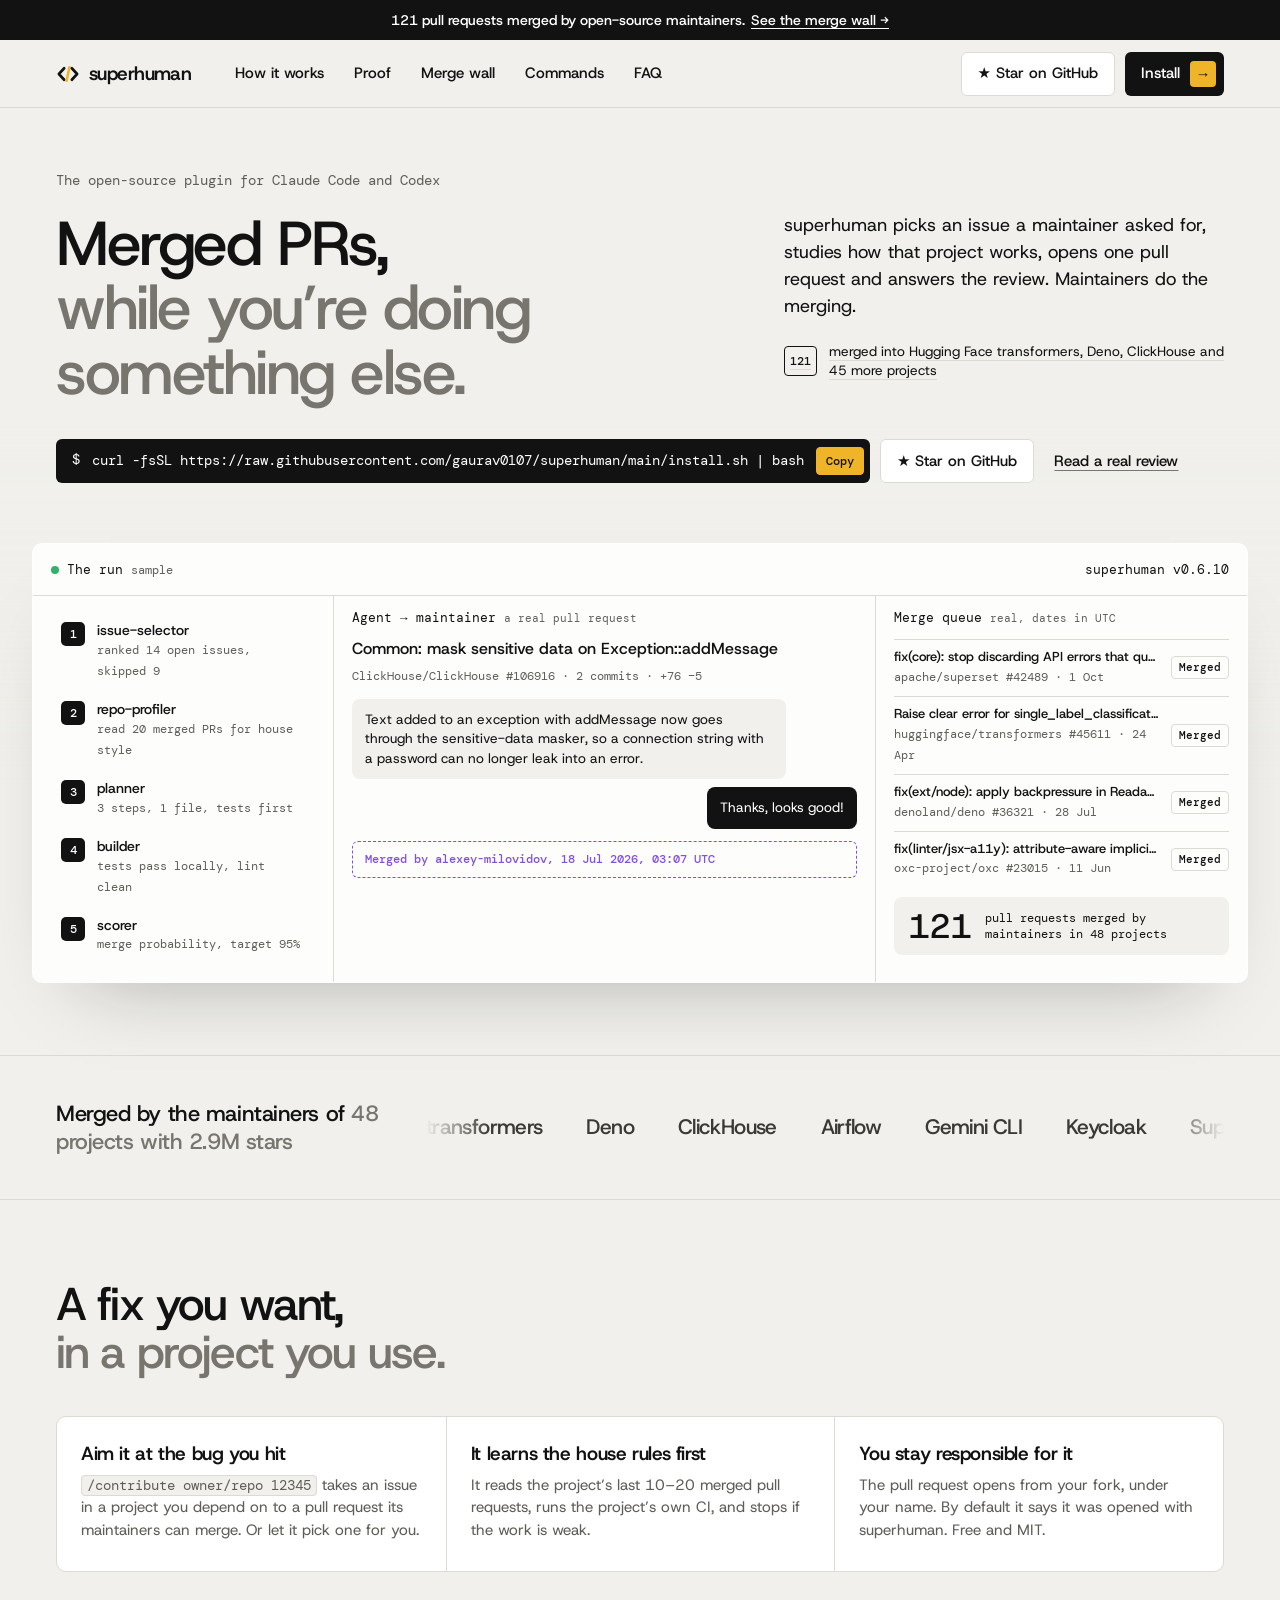
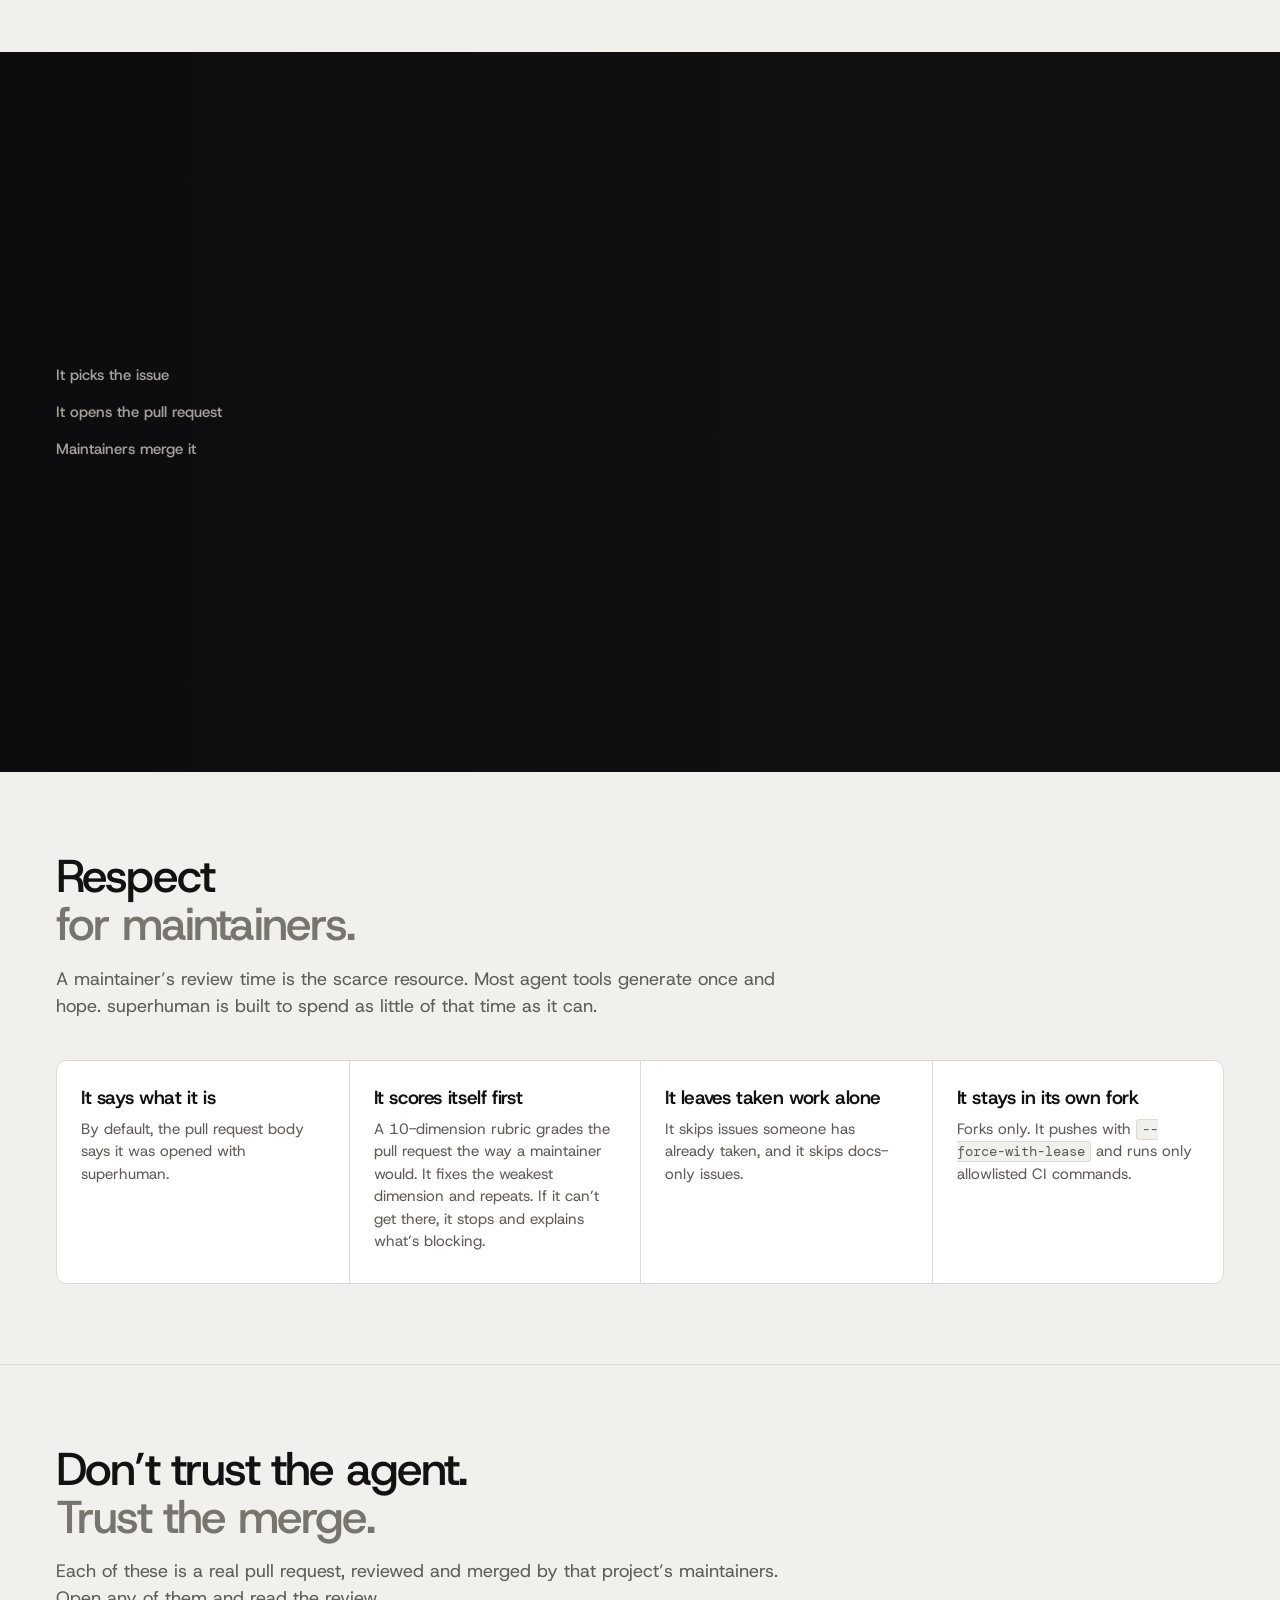
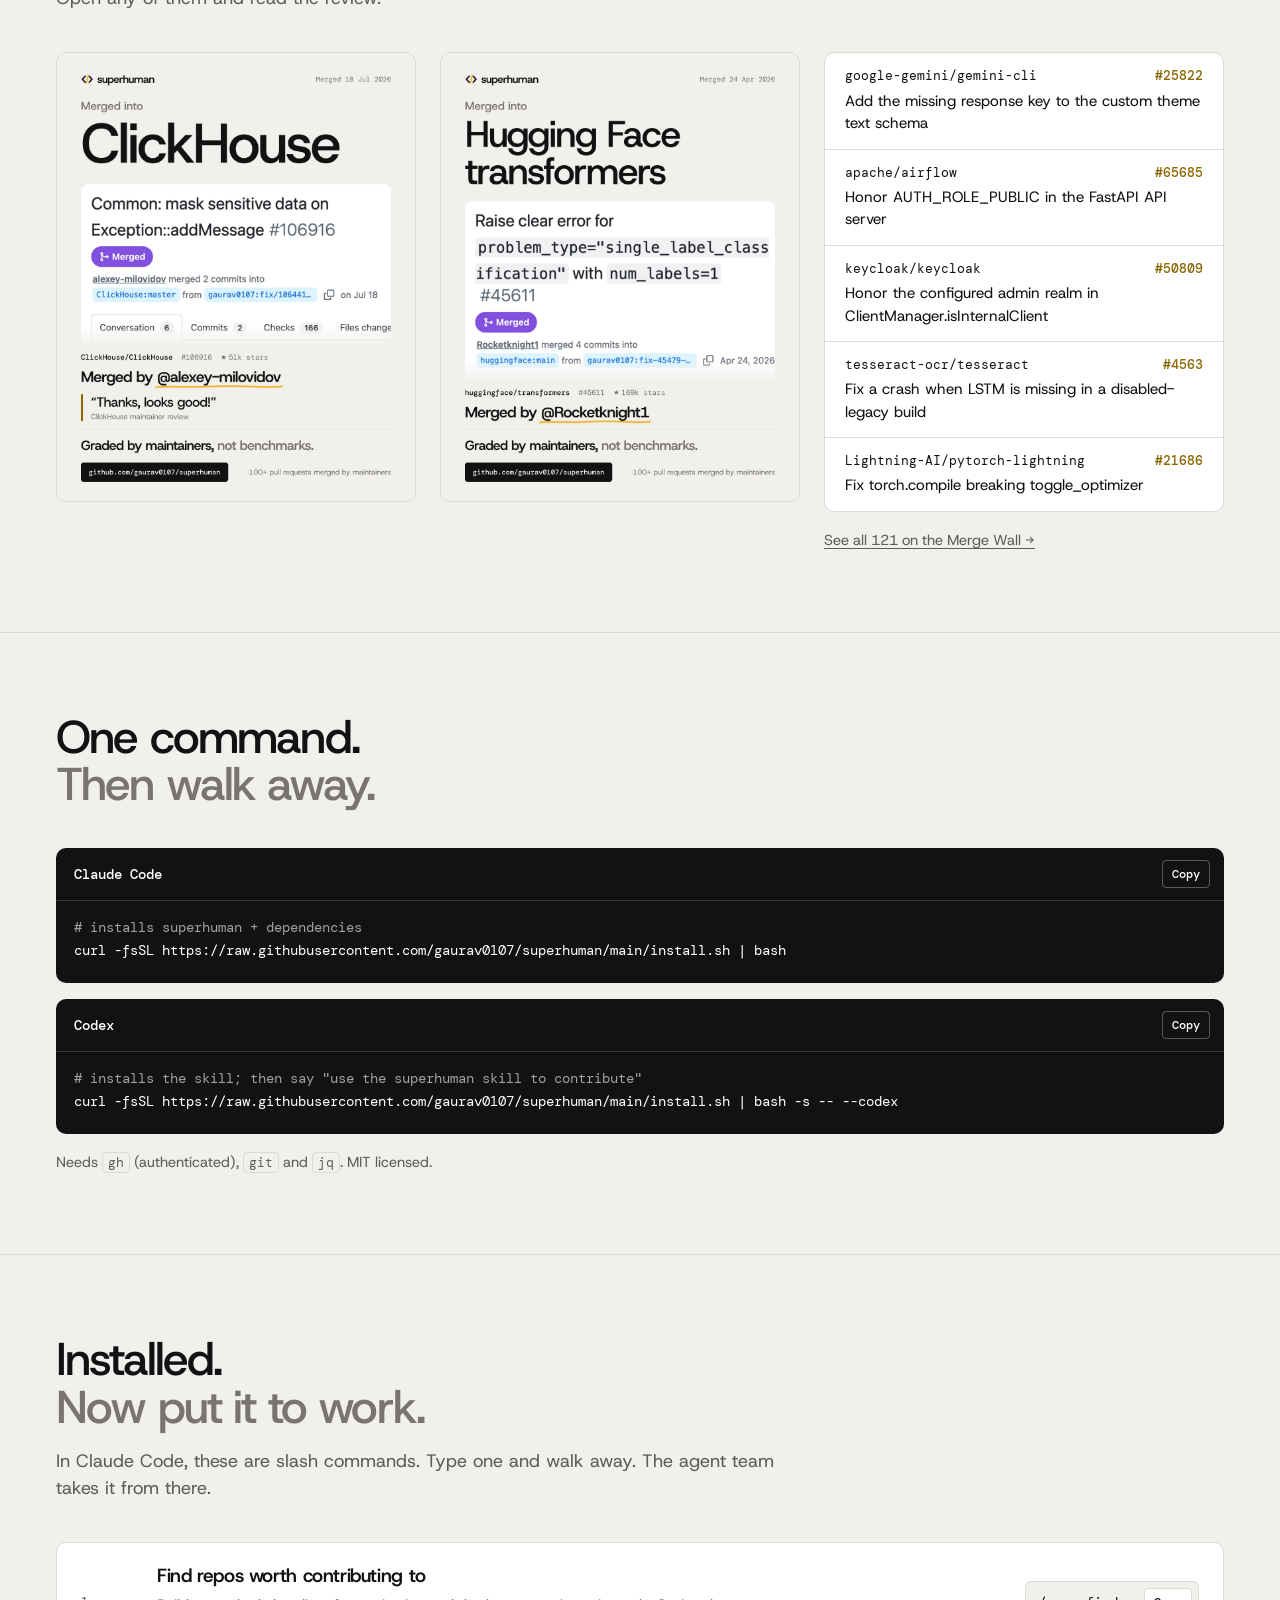
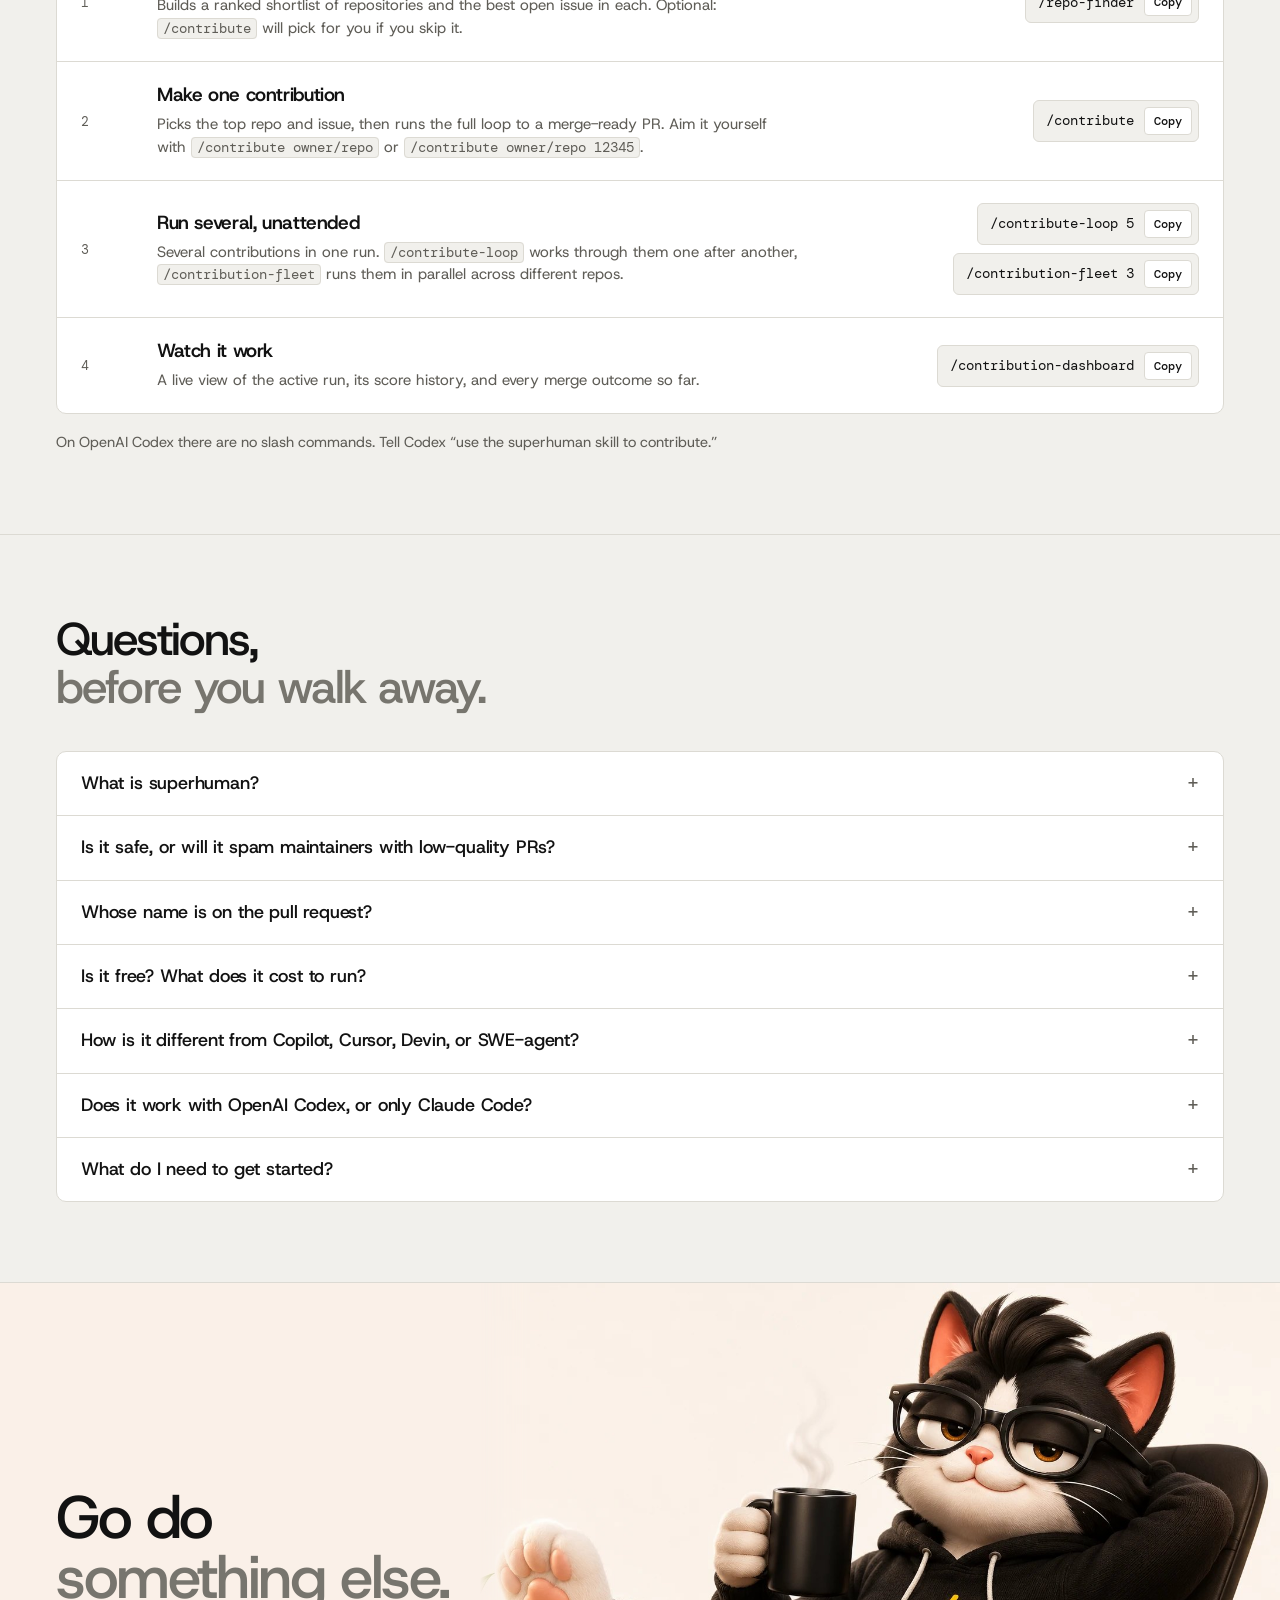
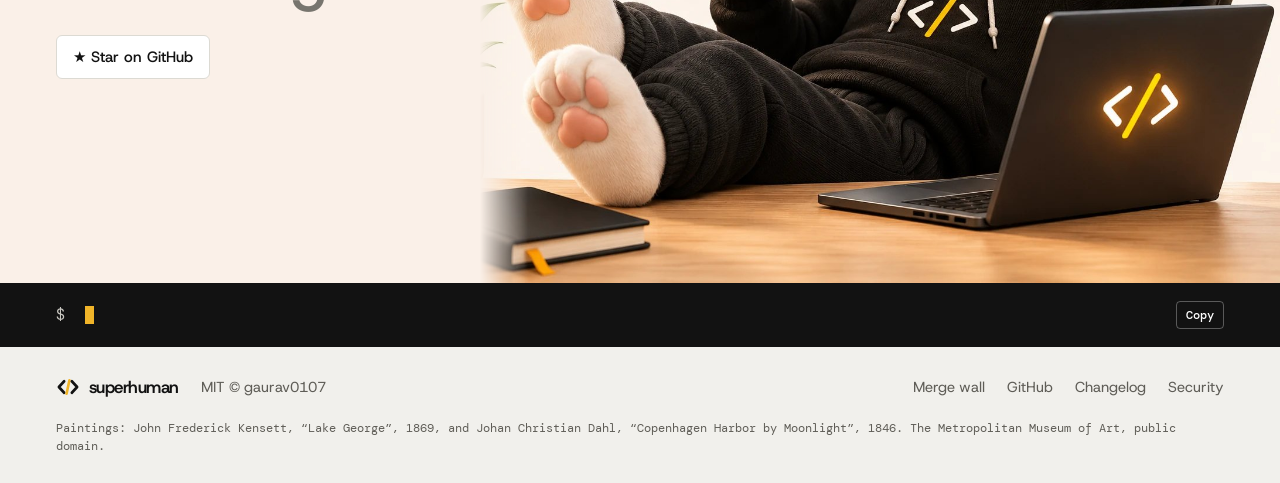
==== commit 28ef7004: "Home page: say what the visitor gets, and stop repeating the proof From a product review of the page" ====
--- a/index.html
+++ b/index.html
@@ -64,7 +64,6 @@
 .b{display:inline-flex;align-items:center;gap:10px;height:44px;padding:0 8px 0 16px;border-radius:6px;background:var(--ink);color:#fff;font:500 15px/1 var(--sans);white-space:nowrap;border:0;cursor:pointer}
 .b i{width:26px;height:26px;border-radius:4px;background:var(--acc);color:#121212;font:500 15px/26px var(--mono);text-align:center;font-style:normal}
 .b.w{background:#fff;color:var(--ink);border:1px solid var(--line);padding:0 16px}
-.b .n{font:400 13px/1 var(--mono);color:var(--sub);border-left:1px solid var(--line);padding-left:10px}
 .b,.b i{transition:transform .2s}.b:hover{transform:translateY(-1px)}.b:hover i{transform:translateX(2px)}
 .copy{font:500 12px/1 var(--mono);padding:7px 9px;border-radius:4px;border:1px solid var(--line);background:#fff;color:var(--ink);cursor:pointer;flex:none}
 
@@ -78,7 +77,7 @@
 
 /* hero */
 .hero{position:relative;padding:64px var(--pad) 72px;display:grid;grid-template-columns:1fr 440px;gap:40px 96px}
-.hero>*{position:relative;z-index:1}
+.hero>*{position:relative;z-index:1;min-width:0}
 .hero .art{position:absolute;z-index:0;left:0;right:0;bottom:0;height:640px;overflow:hidden;-webkit-mask-image:linear-gradient(transparent,#000 46%);mask-image:linear-gradient(transparent,#000 46%)}
 .art i{position:absolute;inset:-4%;background:var(--day) center 62%/cover}
 .hero .art:after{content:"";position:absolute;inset:0;background:linear-gradient(rgba(241,240,236,.35),rgba(241,240,236,0) 60%)}
@@ -88,7 +87,11 @@
 .lead{font-size:18px;line-height:1.5}
 .fact{display:flex;gap:12px;align-items:center;margin-top:22px;font:400 13.5px/1.4 var(--sans);text-decoration:underline;text-underline-offset:4px;text-decoration-color:var(--line)}
 .fact b{flex:none;min-width:30px;height:30px;padding:0 5px;border:1px solid var(--ink);border-radius:4px;font:500 12px/28px var(--mono);text-align:center}
-.cta{display:flex;flex-wrap:wrap;gap:10px;margin-top:-6px;grid-column:1/-1}
+.cta{display:flex;flex-wrap:wrap;align-items:center;gap:10px;margin-top:-6px;grid-column:1/-1}
+.cmdline{display:flex;align-items:center;gap:12px;min-height:44px;max-width:100%;min-width:0;padding:6px 6px 6px 16px;border-radius:6px;background:var(--ink);color:#fff;font:400 13.5px/1.4 var(--mono)}
+.cmdline code{background:none;border:0;padding:0;font-size:inherit;white-space:nowrap;overflow-x:auto;overflow-wrap:normal;min-width:0}
+.cmdline .copy{background:var(--acc);border-color:var(--acc);color:#121212}
+.tl{font:500 15px/1 var(--sans);text-decoration:underline;text-underline-offset:4px;text-decoration-color:var(--mut);margin-left:10px}
 
 /* the product board: the run, the pull request, the merge queue */
 .board{grid-column:1/-1;margin:20px -24px 0;background:rgba(255,255,255,.84);-webkit-backdrop-filter:blur(18px) saturate(1.2);backdrop-filter:blur(18px) saturate(1.2);border:1px solid rgba(255,255,255,.7);border-radius:var(--r);overflow:hidden;font-size:14px;box-shadow:0 40px 80px -50px rgba(18,18,18,.35)}
@@ -137,11 +140,10 @@
 .ch .n{font:400 13px/1 var(--mono);color:#a3a19b}
 .ch h3{font:500 40px/1 var(--sans);letter-spacing:-.04em;margin:14px 0 16px}
 .ch p{font-size:17px;color:#d6d4ce}
-.glass{max-width:520px;background:rgba(18,18,18,.62);-webkit-backdrop-filter:blur(16px);backdrop-filter:blur(16px);border:1px solid rgba(255,255,255,.14);border-radius:10px;padding:16px 18px 6px}
-.glass .qr{border-color:rgba(255,255,255,.12)}.glass .qr small{color:#a3a19b}.glass .qr em{border-color:rgba(255,255,255,.25);color:var(--acc)}.glass .tag{color:#a3a19b}
 
 /* light sections */
 .sec{padding:80px var(--pad);border-top:1px solid var(--line)}
+#respect{border-top:0}
 h2{font:500 46px/1.04 var(--sans);letter-spacing:-.04em}
 h2 span{display:block}
 .lede{margin-top:18px;font-size:18px;color:var(--sub);max-width:62ch}
@@ -149,34 +151,25 @@
 .note{margin-top:18px;font-size:14.5px;color:var(--sub)}
 .note a{text-decoration:underline;text-underline-offset:3px}
 .sec>.panel,.sec>.grid2,.sec>.proof{margin-top:40px}
-
-.stats{display:grid;grid-template-columns:repeat(3,1fr)}
-.stats div{padding:28px}.stats div+div{border-left:1px solid var(--line)}
-.stats b{display:block;font:500 68px/1 var(--sans);letter-spacing:-.045em;font-variant-numeric:tabular-nums}
-.stats span{font:400 12.5px/1.4 var(--mono);color:var(--sub)}
+.sec>.panel.faq{margin-top:40px}
+
 .proof{display:grid;grid-template-columns:repeat(2,minmax(0,360px)) 1fr;gap:24px;align-items:start}
 .evi{border:1px solid var(--line);border-radius:var(--r);overflow:hidden;background:#fff;transition:transform .2s}
 .evi:hover{transform:translateY(-2px)}
-.quotes{display:grid;gap:24px}
-.quote{padding:26px 28px}
-.quote p{font:500 30px/1.12 var(--sans);letter-spacing:-.03em}
-.quote cite{display:block;margin-top:14px;font:400 12.5px/1.4 var(--mono);font-style:normal;color:var(--sub)}
-.quote cite a{text-decoration:underline;text-underline-offset:3px;text-decoration-color:var(--acc)}
 .prs{list-style:none;padding:0}
-.prs a{display:grid;grid-template-columns:270px 76px 1fr 96px;gap:16px;align-items:baseline;padding:14px 22px;border-top:1px solid var(--line);font-size:15px}
+.prs a{display:grid;grid-template-columns:1fr auto;gap:4px 14px;align-items:baseline;padding:14px 20px;border-top:1px solid var(--line);font-size:15px}
+.prs .d{grid-column:1/-1}
 .prs li:first-child a{border-top:0}
 .prs a:hover{background:var(--chip)}
-.prs .r,.prs .l{font:400 13px/1.4 var(--mono)}.prs .l{color:var(--sub);text-align:right}
+.prs .r{font:400 13px/1.4 var(--mono)}
 .prs .num{font:500 13px/1.4 var(--mono);color:var(--amber)}
 
 .cells{display:grid;grid-template-columns:repeat(4,1fr)}
 .cells>*{padding:26px 24px 30px;border-left:1px solid var(--line)}
 .cells>*:first-child{border-left:0}
-.cells .no{font:400 13px/1 var(--mono);color:var(--sub);display:block;margin-bottom:28px}
+.cells.c3{grid-template-columns:repeat(3,1fr)}
 .cells h3{font:600 19px/1.2 var(--sans);letter-spacing:-.02em;margin-bottom:8px}
 .cells p{font-size:15px;color:var(--sub)}
-ol.cells{list-style:none;padding:0}
-.loopnote{margin-top:18px;font:400 13px/1.5 var(--mono);color:var(--sub)}
 
 .grid2{display:grid;gap:16px}
 .term{background:var(--ink);color:#fff;border-radius:var(--r);overflow:hidden;min-width:0}
@@ -211,6 +204,7 @@
 .close .pic img{position:absolute;right:0;top:0;height:100%;width:auto;max-width:none}
 .close>.wrap{height:600px;display:flex;flex-direction:column;justify-content:center;padding-left:var(--pad)}
 .close h2{font-size:60px;line-height:1}
+.closeact{margin-top:28px}
 .cmdbar{background:var(--ink);color:#c9c7c1;position:relative}
 .cmdbar .wrap{min-height:64px;display:flex;align-items:center;gap:16px;padding:12px var(--pad)}
 .type{font:400 15px/1.5 var(--mono);display:flex;align-items:center;gap:10px;min-width:0;flex:1}
@@ -262,7 +256,6 @@
   .ch{position:absolute;inset:0;opacity:0;animation:ch 12s infinite}
   .ch h3{font-size:76px;line-height:.98;margin:18px 0 22px}
   .ch p{font-size:18px}
-  .glass{align-self:center;justify-self:end;width:440px}
   .type b{display:inline-block;overflow:hidden;white-space:nowrap;width:0;animation:type 9s steps(83) infinite}
   .type i{display:block;animation:blink 1s steps(2) infinite}
 }
@@ -271,17 +264,16 @@
 @media (max-width:1099px){
   :root{--pad:28px}
   .head nav{display:none}.head{justify-content:space-between;gap:16px}
-  .hero{grid-template-columns:1fr;gap:28px;padding-top:48px}
+  .hero{grid-template-columns:minmax(0,1fr);gap:28px;padding-top:48px}
   .eyebrow{margin-bottom:-8px}.cta{margin-top:0}
   h1{font-size:clamp(40px,7.4vw,62px)}
   .board{margin:8px 0 0}
   .bb{grid-template-columns:minmax(0,1fr)}
   .bb>div+div{border-left:0;border-top:1px solid var(--line)}
   .strip{grid-template-columns:1fr;gap:22px}
-  .proof{grid-template-columns:1fr 1fr}.quotes{grid-column:1/-1;grid-template-columns:1fr 1fr}
-  .cells{grid-template-columns:1fr 1fr}
+  .proof{grid-template-columns:1fr 1fr}.proof>div{grid-column:1/-1}
+  .cells{grid-template-columns:1fr 1fr}.cells.c3{grid-template-columns:1fr}.cells.c3>*{border-left:0}.cells.c3>*+*{border-top:1px solid var(--line)}
   .cells>*:nth-child(odd){border-left:0}.cells>*:nth-child(n+3){border-top:1px solid var(--line)}
-  .prs a{grid-template-columns:1fr auto;gap:4px 14px}.prs .d{grid-column:1/-1;order:3}.prs .l{display:none}
   .close{display:flex;flex-direction:column}
   .close .pic{position:static;width:auto;height:auto;-webkit-mask-image:none;mask-image:none}
   .close .pic img{position:static;height:auto;width:100%}
@@ -295,7 +287,7 @@
   h2{font-size:34px}.close h2{font-size:44px}
   .stats{grid-template-columns:1fr}.stats div+div{border-left:0;border-top:1px solid var(--line)}
   .stats b{font-size:54px}
-  .proof,.quotes,.cells{grid-template-columns:1fr}
+  .proof,.cells,.cells.c3{grid-template-columns:1fr}
   .cells>*{border-left:0}.cells>*+*{border-top:1px solid var(--line)}
   .cells .no{margin-bottom:16px}
   .use li{grid-template-columns:1fr}.cmds{justify-items:start}
@@ -314,7 +306,7 @@
   "applicationCategory": "DeveloperApplication",
   "applicationSubCategory": "AI coding agent",
   "operatingSystem": "Claude Code, OpenAI Codex, macOS, Linux",
-  "description": "An open-source plugin for Claude Code and OpenAI Codex that automates open-source contributions: an agent team picks a GitHub issue, learns the repository's conventions from its merged PRs, writes and tests the fix, and scores its own pull request on a 10-dimension rubric until it reaches roughly 95% merge-probability. Every merged PR is a real contribution under your own account, growing your GitHub contribution graph.",
+  "description": "An open-source plugin for Claude Code and OpenAI Codex that automates open-source contributions: an agent team picks a GitHub issue, learns the repository's conventions from its merged PRs, writes and tests the fix, and scores its own pull request on a 10-dimension rubric until it reaches roughly 95% merge-probability. You run it under your own GitHub account, and by default each pull request says it was opened with superhuman.",
   "url": "https://superhuman-oss.com/",
   "downloadUrl": "https://github.com/gaurav0107/superhuman",
   "installUrl": "https://github.com/gaurav0107/superhuman",
@@ -361,7 +353,7 @@
       <a href="#faq">FAQ</a>
     </nav>
     <div class="acts">
-      <a class="b w" href="https://github.com/gaurav0107/superhuman">★ Star on GitHub<span class="n star-count" hidden></span></a>
+      <a class="b w" href="https://github.com/gaurav0107/superhuman">★ Star on GitHub</a>
       <a class="b" href="#install">Install<i aria-hidden="true">→</i></a>
     </div>
   </header>
@@ -376,8 +368,9 @@
       <a class="fact" href="/merged"><b data-n="merged">121</b><span>merged into Hugging Face transformers, Deno, ClickHouse and <span data-n="more">45</span> more projects</span></a>
     </div>
     <div class="cta">
-      <a class="b" href="#install">Install with one command<i aria-hidden="true">→</i></a>
-      <a class="b w" href="https://github.com/ClickHouse/ClickHouse/pull/106916#pullrequestreview-4727413784">Read a real review</a>
+      <div class="cmdline"><span aria-hidden="true">$</span><code>curl -fsSL https://raw.githubusercontent.com/gaurav0107/superhuman/main/install.sh | bash</code><button class="copy" type="button" data-copy="curl -fsSL https://raw.githubusercontent.com/gaurav0107/superhuman/main/install.sh | bash" aria-label="Copy the install command">Copy</button></div>
+      <a class="b w" href="https://github.com/gaurav0107/superhuman">★ Star on GitHub</a>
+      <a class="tl" href="https://github.com/ClickHouse/ClickHouse/pull/106916#pullrequestreview-4727413784">Read a real review</a>
     </div>
 
     <div class="board" aria-label="A sample run, one real merged pull request, and recent merges">
@@ -400,10 +393,10 @@
         </div>
         <div class="queue">
           <p class="cap">Merge queue<span class="tag">real, dates in UTC</span></p>
-          <a class="qr" href="https://github.com/ClickHouse/ClickHouse/pull/106916"><span><b>Common: mask sensitive data on Exception::addMessage</b><small>ClickHouse/ClickHouse #106916 · 18 Jul</small></span><em>Merged</em></a>
           <a class="qr" href="https://github.com/apache/superset/pull/42489"><span><b>fix(core): stop discarding API errors that quote an HTML tag</b><small>apache/superset #42489 · 1 Oct</small></span><em>Merged</em></a>
           <a class="qr" href="https://github.com/huggingface/transformers/pull/45611"><span><b>Raise clear error for single_label_classification with num_labels=1</b><small>huggingface/transformers #45611 · 24 Apr</small></span><em>Merged</em></a>
           <a class="qr" href="https://github.com/denoland/deno/pull/36321"><span><b>fix(ext/node): apply backpressure in Readable.toWeb()</b><small>denoland/deno #36321 · 28 Jul</small></span><em>Merged</em></a>
+          <a class="qr" href="https://github.com/oxc-project/oxc/pull/23015"><span><b>fix(linter/jsx-a11y): attribute-aware implicit roles in no-redundant-roles</b><small>oxc-project/oxc #23015 · 11 Jun</small></span><em>Merged</em></a>
           <div class="sum"><b data-n="merged" data-count>121</b><span>pull requests merged by maintainers in <span data-n="repos">48</span> projects</span></div>
         </div>
       </div>
@@ -416,6 +409,15 @@
       <span>transformers</span><span>Deno</span><span>ClickHouse</span><span>Airflow</span><span>Gemini CLI</span><span>Keycloak</span><span>Superset</span><span>MLflow</span><span>LlamaIndex</span><span>Ant Design</span><span>Tesseract</span><span>Pydantic AI</span>
       <span aria-hidden="true">transformers</span><span aria-hidden="true">Deno</span><span aria-hidden="true">ClickHouse</span><span aria-hidden="true">Airflow</span><span aria-hidden="true">Gemini CLI</span><span aria-hidden="true">Keycloak</span><span aria-hidden="true">Superset</span><span aria-hidden="true">MLflow</span><span aria-hidden="true">LlamaIndex</span><span aria-hidden="true">Ant Design</span><span aria-hidden="true">Tesseract</span><span aria-hidden="true">Pydantic AI</span>
     </div></div>
+  </section>
+
+  <section class="sec" id="get">
+    <h2>A fix you want, <span>in a project you use.</span></h2>
+    <div class="panel cells c3">
+      <div><h3>Aim it at the bug you hit</h3><p><code>/contribute owner/repo 12345</code> takes an issue in a project you depend on to a pull request its maintainers can merge. Or let it pick one for you.</p></div>
+      <div><h3>It learns the house rules first</h3><p>It reads the project’s last 10–20 merged pull requests, runs the project’s own CI, and stops if the work is weak.</p></div>
+      <div><h3>You stay responsible for it</h3><p>The pull request opens from your fork, under your name. By default it says it was opened with superhuman. Free and MIT.</p></div>
+    </div>
   </section>
   </main>
 </div>
@@ -429,28 +431,24 @@
       <div class="ch"><p class="n">2 of 3</p><h3>It opens the<br>pull request</h3><p>One small change, tests first, in the project’s own commit style. It scores its own work and only opens the pull request when it expects a merge.</p></div>
       <div class="ch"><p class="n">3 of 3</p><h3>Maintainers<br>merge it</h3><p>It answers review comments and fixes what they ask for. The decision stays with the people who run the project.</p></div>
     </div>
-    <div class="glass">
-      <p class="cap">Merged<span class="tag">real, dates in UTC</span></p>
-      <a class="qr" href="https://github.com/google-gemini/gemini-cli/pull/25822"><span><b>fix(cli): add missing response key to custom theme text schema</b><small>google-gemini/gemini-cli #25822 · 27 Apr</small></span><em>Merged</em></a>
-      <a class="qr" href="https://github.com/apache/airflow/pull/65685"><span><b>Honor AUTH_ROLE_PUBLIC in FastAPI API server</b><small>apache/airflow #65685 · 24 Apr</small></span><em>Merged</em></a>
-      <a class="qr" href="https://github.com/keycloak/keycloak/pull/50809"><span><b>Honor configured admin realm in ClientManager.isInternalClient</b><small>keycloak/keycloak #50809 · 26 Aug</small></span><em>Merged</em></a>
-      <a class="qr" href="https://github.com/tesseract-ocr/tesseract/pull/4563"><span><b>Fix crash when LSTM is missing in disabled-legacy build</b><small>tesseract-ocr/tesseract #4563 · 27 Jun</small></span><em>Merged</em></a>
-    </div>
   </div>
 </section>
 
 <div class="wrap rails">
+  <section class="sec" id="respect">
+    <h2>Respect <span>for maintainers.</span></h2>
+    <p class="lede">A maintainer’s review time is the scarce resource. Most agent tools generate once and hope. superhuman is built to spend as little of that time as it can.</p>
+    <div class="panel cells">
+      <div><h3>It says what it is</h3><p>By default, the pull request body says it was opened with superhuman.</p></div>
+      <div><h3>It scores itself first</h3><p>A 10-dimension rubric grades the pull request the way a maintainer would. It fixes the weakest dimension and repeats. If it can’t get there, it stops and explains what’s blocking.</p></div>
+      <div><h3>It leaves taken work alone</h3><p>It skips issues someone has already taken, and it skips docs-only issues.</p></div>
+      <div><h3>It stays in its own fork</h3><p>Forks only. It pushes with <code>--force-with-lease</code> and runs only allowlisted CI commands.</p></div>
+    </div>
+  </section>
+
   <section class="sec" id="proof">
-    <h2>Merged into projects <span>it doesn’t own.</span></h2>
-    <p class="lede">Every row is a real pull request, reviewed and merged by that project’s maintainers. Open any of them and read the review.</p>
-
-    <div class="panel stats">
-      <div><b data-n="merged">121</b><span>pull requests merged by maintainers</span></div>
-      <div><b data-n="repos">48</b><span>open-source projects with 1,000+ stars</span></div>
-      <div><b data-n="stars">2.9M</b><span>combined GitHub stars</span></div>
-    </div>
-    <p class="note">Since April 2026. Totals from the <a href="/merged">Merge Wall</a>, where every pull request is listed with its link.</p>
-
+    <h2>Don’t trust the agent. <span>Trust the merge.</span></h2>
+    <p class="lede">Each of these is a real pull request, reviewed and merged by that project’s maintainers. Open any of them and read the review.</p>
     <div class="proof">
       <a class="evi" href="https://github.com/ClickHouse/ClickHouse/pull/106916">
         <img src="assets/evidence-clickhouse.jpg" width="1080" height="1350" loading="lazy" alt="Pull request #106916, Common: mask sensitive data on Exception::addMessage, merged into ClickHouse by @alexey-milovidov on 18 July 2026. Maintainer review: Thanks, looks good!">
@@ -458,54 +456,17 @@
       <a class="evi" href="https://github.com/huggingface/transformers/pull/45611">
         <img src="assets/evidence-transformers.jpg" width="1080" height="1350" loading="lazy" alt="Pull request #45611, Raise clear error for problem_type single_label_classification with num_labels=1, merged into Hugging Face transformers by @Rocketknight1 on 24 April 2026.">
       </a>
-      <div class="quotes">
-        <blockquote class="panel quote" cite="https://github.com/ClickHouse/ClickHouse/pull/106916#pullrequestreview-4727413784">
-          <p>“Thanks, looks good!”</p>
-          <cite><a href="https://github.com/ClickHouse/ClickHouse/pull/106916#pullrequestreview-4727413784">ClickHouse maintainer review</a></cite>
-        </blockquote>
-        <blockquote class="panel quote" cite="https://github.com/apache/superset/pull/42489#pullrequestreview-4859855464">
-          <p>“LGTM, thanks!”</p>
-          <cite><a href="https://github.com/apache/superset/pull/42489#pullrequestreview-4859855464">Apache Superset maintainer review</a></cite>
-        </blockquote>
+      <div>
+        <ul class="panel prs">
+        <li><a href="https://github.com/google-gemini/gemini-cli/pull/25822"><span class="r">google-gemini/gemini-cli</span><span class="num">#25822</span><span class="d">Add the missing response key to the custom theme text schema</span></a></li>
+        <li><a href="https://github.com/apache/airflow/pull/65685"><span class="r">apache/airflow</span><span class="num">#65685</span><span class="d">Honor AUTH_ROLE_PUBLIC in the FastAPI API server</span></a></li>
+        <li><a href="https://github.com/keycloak/keycloak/pull/50809"><span class="r">keycloak/keycloak</span><span class="num">#50809</span><span class="d">Honor the configured admin realm in ClientManager.isInternalClient</span></a></li>
+        <li><a href="https://github.com/tesseract-ocr/tesseract/pull/4563"><span class="r">tesseract-ocr/tesseract</span><span class="num">#4563</span><span class="d">Fix a crash when LSTM is missing in a disabled-legacy build</span></a></li>
+        <li><a href="https://github.com/Lightning-AI/pytorch-lightning/pull/21686"><span class="r">Lightning-AI/pytorch-lightning</span><span class="num">#21686</span><span class="d">Fix torch.compile breaking toggle_optimizer</span></a></li>
+        </ul>
+        <p class="note"><a href="/merged">See all <span data-n="merged">121</span> on the Merge Wall →</a></p>
       </div>
     </div>
-
-    <ul class="panel prs">
-      <li><a href="https://github.com/huggingface/transformers/pull/45611"><span class="r">huggingface/transformers</span><span class="num">#45611</span><span class="d">Clear error for single-label classification with num_labels=1</span><span class="l">Python</span></a></li>
-      <li><a href="https://github.com/denoland/deno/pull/36321"><span class="r">denoland/deno</span><span class="num">#36321</span><span class="d">Apply backpressure in Readable.toWeb()</span><span class="l">Rust</span></a></li>
-      <li><a href="https://github.com/ClickHouse/ClickHouse/pull/106916"><span class="r">ClickHouse/ClickHouse</span><span class="num">#106916</span><span class="d">Mask sensitive data on Exception::addMessage</span><span class="l">C++</span></a></li>
-      <li><a href="https://github.com/google-gemini/gemini-cli/pull/25822"><span class="r">google-gemini/gemini-cli</span><span class="num">#25822</span><span class="d">Add the missing response key to the custom theme text schema</span><span class="l">TypeScript</span></a></li>
-      <li><a href="https://github.com/apache/airflow/pull/65685"><span class="r">apache/airflow</span><span class="num">#65685</span><span class="d">Honor AUTH_ROLE_PUBLIC in the FastAPI API server</span><span class="l">Python</span></a></li>
-      <li><a href="https://github.com/keycloak/keycloak/pull/50809"><span class="r">keycloak/keycloak</span><span class="num">#50809</span><span class="d">Honor the configured admin realm in ClientManager.isInternalClient</span><span class="l">Java</span></a></li>
-      <li><a href="https://github.com/apache/superset/pull/42489"><span class="r">apache/superset</span><span class="num">#42489</span><span class="d">Stop discarding API errors that quote an HTML tag</span><span class="l">Python</span></a></li>
-      <li><a href="https://github.com/tesseract-ocr/tesseract/pull/4563"><span class="r">tesseract-ocr/tesseract</span><span class="num">#4563</span><span class="d">Fix a crash when LSTM is missing in a disabled-legacy build</span><span class="l">C++</span></a></li>
-      <li><a href="https://github.com/oxc-project/oxc/pull/23015"><span class="r">oxc-project/oxc</span><span class="num">#23015</span><span class="d">Attribute-aware implicit roles in the jsx-a11y lint rule</span><span class="l">Rust</span></a></li>
-      <li><a href="https://github.com/Lightning-AI/pytorch-lightning/pull/21686"><span class="r">Lightning-AI/pytorch-lightning</span><span class="num">#21686</span><span class="d">Fix torch.compile breaking toggle_optimizer</span><span class="l">Python</span></a></li>
-    </ul>
-    <p class="note">Also merged into MLflow, LlamaIndex, Gitea, Pydantic AI, Unsloth, Ant Design, mem0 and more.</p>
-  </section>
-
-  <section class="sec" id="respect">
-    <h2>Respect <span>for maintainers.</span></h2>
-    <p class="lede">A maintainer’s review time is the scarce resource. superhuman is built to spend as little of it as it can.</p>
-    <div class="panel cells">
-      <div><h3>It says what it is</h3><p>By default, the pull request body says it was opened with superhuman.</p></div>
-      <div><h3>It scores itself first</h3><p>It scores its own pull request before opening it. If the work is weak, it stops and explains what’s blocking instead of pushing it.</p></div>
-      <div><h3>It leaves taken work alone</h3><p>It skips issues someone has already taken, and it skips docs-only issues.</p></div>
-      <div><h3>It stays in its own fork</h3><p>Forks only. It pushes with <code>--force-with-lease</code> and runs only allowlisted CI commands.</p></div>
-    </div>
-  </section>
-
-  <section class="sec" id="loop">
-    <h2>Closed loop, <span>not open loop.</span></h2>
-    <p class="lede">Most agent tools are open-loop: generate once and hope. superhuman scores its own pull request before a maintainer ever sees it.</p>
-    <ol class="panel cells">
-      <li><span class="no">1</span><h3>Score</h3><p>A 10-dimension rubric grades the PR like a maintainer would.</p></li>
-      <li><span class="no">2</span><h3>Target</h3><p>The single weakest dimension. Nothing else.</p></li>
-      <li><span class="no">3</span><h3>Fix</h3><p>Routed to the matching language specialist.</p></li>
-      <li><span class="no">4</span><h3>Repeat</h3><p>Until 95% merge probability, two runs in a row.</p></li>
-    </ol>
-    <p class="loopnote">every outcome → merge_outcomes.jsonl → a sharper prior for the next repo</p>
   </section>
 
   <section class="sec" id="install">
@@ -565,27 +526,27 @@
     <div class="panel faq">
       <details>
         <summary>What is superhuman?</summary>
-        <div class="faq-a">superhuman is a free, open-source (MIT) plugin for <strong>Claude Code</strong> and <strong>OpenAI Codex</strong> that autonomously contributes to open-source projects. An agent team picks a GitHub issue, learns the repository's conventions from its merged PRs, writes the fix with tests, and scores its own pull request on a 10-dimension rubric, iterating until it reaches roughly 95% merge-probability. Its pull requests have been merged by maintainers of projects like Hugging Face Transformers, Apache Airflow, and Ant Design.</div>
+        <div class="faq-a">superhuman is a free, open-source (MIT) plugin for <strong>Claude Code</strong> and <strong>OpenAI Codex</strong> that takes a real open-source issue to a pull request. An agent team picks a GitHub issue, learns the repository's conventions from its merged PRs, writes the fix with tests, and scores its own pull request on a 10-dimension rubric, iterating until it reaches roughly 95% merge-probability. Its pull requests have been merged by maintainers of projects like Hugging Face Transformers, Apache Airflow, and Ant Design.</div>
+      </details>
+      <details>
+        <summary>Is it safe, or will it spam maintainers with low-quality PRs?</summary>
+        <div class="faq-a">Safety is the core design goal. superhuman only opens a pull request after its scorer estimates roughly 95% merge-probability two runs in a row, so maintainers see finished work, not noise. By default, the PR body says it was opened with superhuman. It works on forks only, pushes with <code>--force-with-lease</code>, runs only allowlisted CI commands, and is MIT-licensed and fully auditable.</div>
+      </details>
+      <details>
+        <summary>Whose name is on the pull request?</summary>
+        <div class="faq-a">Yours. superhuman runs under your own GitHub account: the pull request opens from your fork, under your name, and you are responsible for it like any other change you send. By default, the PR body says it was opened with superhuman, so the maintainer knows what they are reviewing.</div>
+      </details>
+      <details>
+        <summary>Is it free? What does it cost to run?</summary>
+        <div class="faq-a">superhuman itself is free and open-source under the MIT license. You only pay for your own model usage through Claude Code or Codex. There is no separate subscription, seat, or API of its own.</div>
       </details>
       <details>
         <summary>How is it different from Copilot, Cursor, Devin, or SWE-agent?</summary>
         <div class="faq-a">Most AI coding tools are open-loop: they generate a change once and hope it's good. superhuman is closed-loop. It grades its own PR against a maintainer-style rubric and keeps fixing the single weakest dimension until the PR would actually merge. That self-scoring gate is why its pull requests are built to be accepted, rather than added to the pile of unreviewed AI-generated PRs.</div>
       </details>
       <details>
-        <summary>Is it safe, or will it spam maintainers with low-quality PRs?</summary>
-        <div class="faq-a">Safety is the core design goal. superhuman only opens a pull request after its scorer estimates roughly 95% merge-probability two runs in a row, so maintainers see finished work, not noise. By default, the PR body says it was opened with superhuman. It works on forks only, pushes with <code>--force-with-lease</code>, runs only allowlisted CI commands, and is MIT-licensed and fully auditable.</div>
-      </details>
-      <details>
         <summary>Does it work with OpenAI Codex, or only Claude Code?</summary>
         <div class="faq-a">Both. The install script (<code>curl -fsSL https://raw.githubusercontent.com/gaurav0107/superhuman/main/install.sh | bash</code>) sets up superhuman and its dependencies for Claude Code. Add <code>-s -- --codex</code> to also link the skill into Codex, then tell Codex to "use the superhuman skill to contribute." The same agent workflow runs on either harness.</div>
-      </details>
-      <details>
-        <summary>Will it grow my GitHub contribution graph?</summary>
-        <div class="faq-a">Yes. Every fix superhuman lands is a real open-source contribution, a merged pull request under your own GitHub account, so it shows up on your GitHub contribution graph like any commit you author by hand. Instead of chasing green squares, you accumulate merged PRs in respected repositories while you work on something else.</div>
-      </details>
-      <details>
-        <summary>Is it free? What does it cost to run?</summary>
-        <div class="faq-a">superhuman itself is free and open-source under the MIT license. You only pay for your own model usage through Claude Code or Codex. There is no separate subscription, seat, or API of its own.</div>
       </details>
       <details>
         <summary>What do I need to get started?</summary>
@@ -605,7 +566,31 @@
       "name": "What is superhuman?",
       "acceptedAnswer": {
         "@type": "Answer",
-        "text": "superhuman is a free, open-source (MIT) plugin for Claude Code and OpenAI Codex that autonomously contributes to open-source projects. An agent team picks a GitHub issue, learns the repository's conventions from its merged PRs, writes the fix with tests, and scores its own pull request on a 10-dimension rubric, iterating until it reaches roughly 95% merge-probability. Its pull requests have been merged by maintainers of projects like Hugging Face Transformers, Apache Airflow, and Ant Design."
+        "text": "superhuman is a free, open-source (MIT) plugin for Claude Code and OpenAI Codex that takes a real open-source issue to a pull request. An agent team picks a GitHub issue, learns the repository's conventions from its merged PRs, writes the fix with tests, and scores its own pull request on a 10-dimension rubric, iterating until it reaches roughly 95% merge-probability. Its pull requests have been merged by maintainers of projects like Hugging Face Transformers, Apache Airflow, and Ant Design."
+      }
+    },
+    {
+      "@type": "Question",
+      "name": "Is it safe, or will it spam maintainers with low-quality PRs?",
+      "acceptedAnswer": {
+        "@type": "Answer",
+        "text": "Safety is the core design goal. superhuman only opens a pull request after its scorer estimates roughly 95% merge-probability two runs in a row, so maintainers see finished work, not noise. By default, the PR body says it was opened with superhuman. It works on forks only, pushes with --force-with-lease, runs only allowlisted CI commands, and is MIT-licensed and fully auditable."
+      }
+    },
+    {
+      "@type": "Question",
+      "name": "Whose name is on the pull request?",
+      "acceptedAnswer": {
+        "@type": "Answer",
+        "text": "Yours. superhuman runs under your own GitHub account: the pull request opens from your fork, under your name, and you are responsible for it like any other change you send. By default, the PR body says it was opened with superhuman, so the maintainer knows what they are reviewing."
+      }
+    },
+    {
+      "@type": "Question",
+      "name": "Is it free? What does it cost to run?",
+      "acceptedAnswer": {
+        "@type": "Answer",
+        "text": "superhuman itself is free and open-source under the MIT license. You only pay for your own model usage through Claude Code or Codex. There is no separate subscription, seat, or API of its own."
       }
     },
     {
@@ -618,34 +603,10 @@
     },
     {
       "@type": "Question",
-      "name": "Is it safe, or will it spam maintainers with low-quality PRs?",
-      "acceptedAnswer": {
-        "@type": "Answer",
-        "text": "Safety is the core design goal. superhuman only opens a pull request after its scorer estimates roughly 95% merge-probability two runs in a row, so maintainers see finished work, not noise. By default, the PR body says it was opened with superhuman. It works on forks only, pushes with --force-with-lease, runs only allowlisted CI commands, and is MIT-licensed and fully auditable."
-      }
-    },
-    {
-      "@type": "Question",
       "name": "Does it work with OpenAI Codex, or only Claude Code?",
       "acceptedAnswer": {
         "@type": "Answer",
         "text": "Both. The install script (curl -fsSL https://raw.githubusercontent.com/gaurav0107/superhuman/main/install.sh | bash) sets up superhuman and its dependencies for Claude Code. Add -s -- --codex to also link the skill into Codex, then tell Codex to \"use the superhuman skill to contribute.\" The same agent workflow runs on either harness."
-      }
-    },
-    {
-      "@type": "Question",
-      "name": "Will it grow my GitHub contribution graph?",
-      "acceptedAnswer": {
-        "@type": "Answer",
-        "text": "Yes. Every fix superhuman lands is a real open-source contribution, a merged pull request under your own GitHub account, so it shows up on your GitHub contribution graph like any commit you author by hand. Instead of chasing green squares, you accumulate merged PRs in respected repositories while you work on something else."
-      }
-    },
-    {
-      "@type": "Question",
-      "name": "Is it free? What does it cost to run?",
-      "acceptedAnswer": {
-        "@type": "Answer",
-        "text": "superhuman itself is free and open-source under the MIT license. You only pay for your own model usage through Claude Code or Codex. There is no separate subscription, seat, or API of its own."
       }
     },
     {
@@ -662,7 +623,7 @@
 
 <section class="close" aria-label="Install">
   <div class="pic"><img src="assets/mascot-hero.jpg" width="1536" height="1024" loading="lazy" alt="The superhuman mascot: a tuxedo cat in glasses and a hoodie, leaning back with its feet on the desk and a coffee in its paw, next to an open laptop."></div>
-  <div class="wrap"><h2>Go do <span>something else.</span></h2></div>
+  <div class="wrap"><h2>Go do <span>something else.</span></h2><p class="closeact"><a class="b w" href="https://github.com/gaurav0107/superhuman">★ Star on GitHub</a></p></div>
   <div class="cmdbar"><div class="wrap">
     <p class="type"><span aria-hidden="true">$</span><b>curl -fsSL https://raw.githubusercontent.com/gaurav0107/superhuman/main/install.sh | bash</b><i aria-hidden="true"></i></p>
     <button class="copy" type="button" data-copy="curl -fsSL https://raw.githubusercontent.com/gaurav0107/superhuman/main/install.sh | bash" aria-label="Copy the install command">Copy</button>
@@ -697,17 +658,6 @@
       t = setTimeout(function () { btn.textContent = "Copy"; }, 1500);
     });
   });
-
-  /* live star count; the chip stays hidden when the API is unavailable */
-  fetch("https://api.github.com/repos/gaurav0107/superhuman")
-    .then(function (r) { return r.ok ? r.json() : null; })
-    .then(function (d) {
-      if (!d || typeof d.stargazers_count !== "number" || d.stargazers_count < 1) return;
-      var n = d.stargazers_count;
-      var txt = n >= 1000 ? (n / 1000).toFixed(1).replace(/\.0$/, "") + "k" : String(n);
-      document.querySelectorAll(".star-count").forEach(function (el) { el.textContent = txt; el.hidden = false; });
-    })
-    .catch(function () {});
 
   /* totals: the numbers in the page are the fallback; the Merge Wall data, when it is deployed, replaces them.
      Millions round down, so a total is never overstated. */
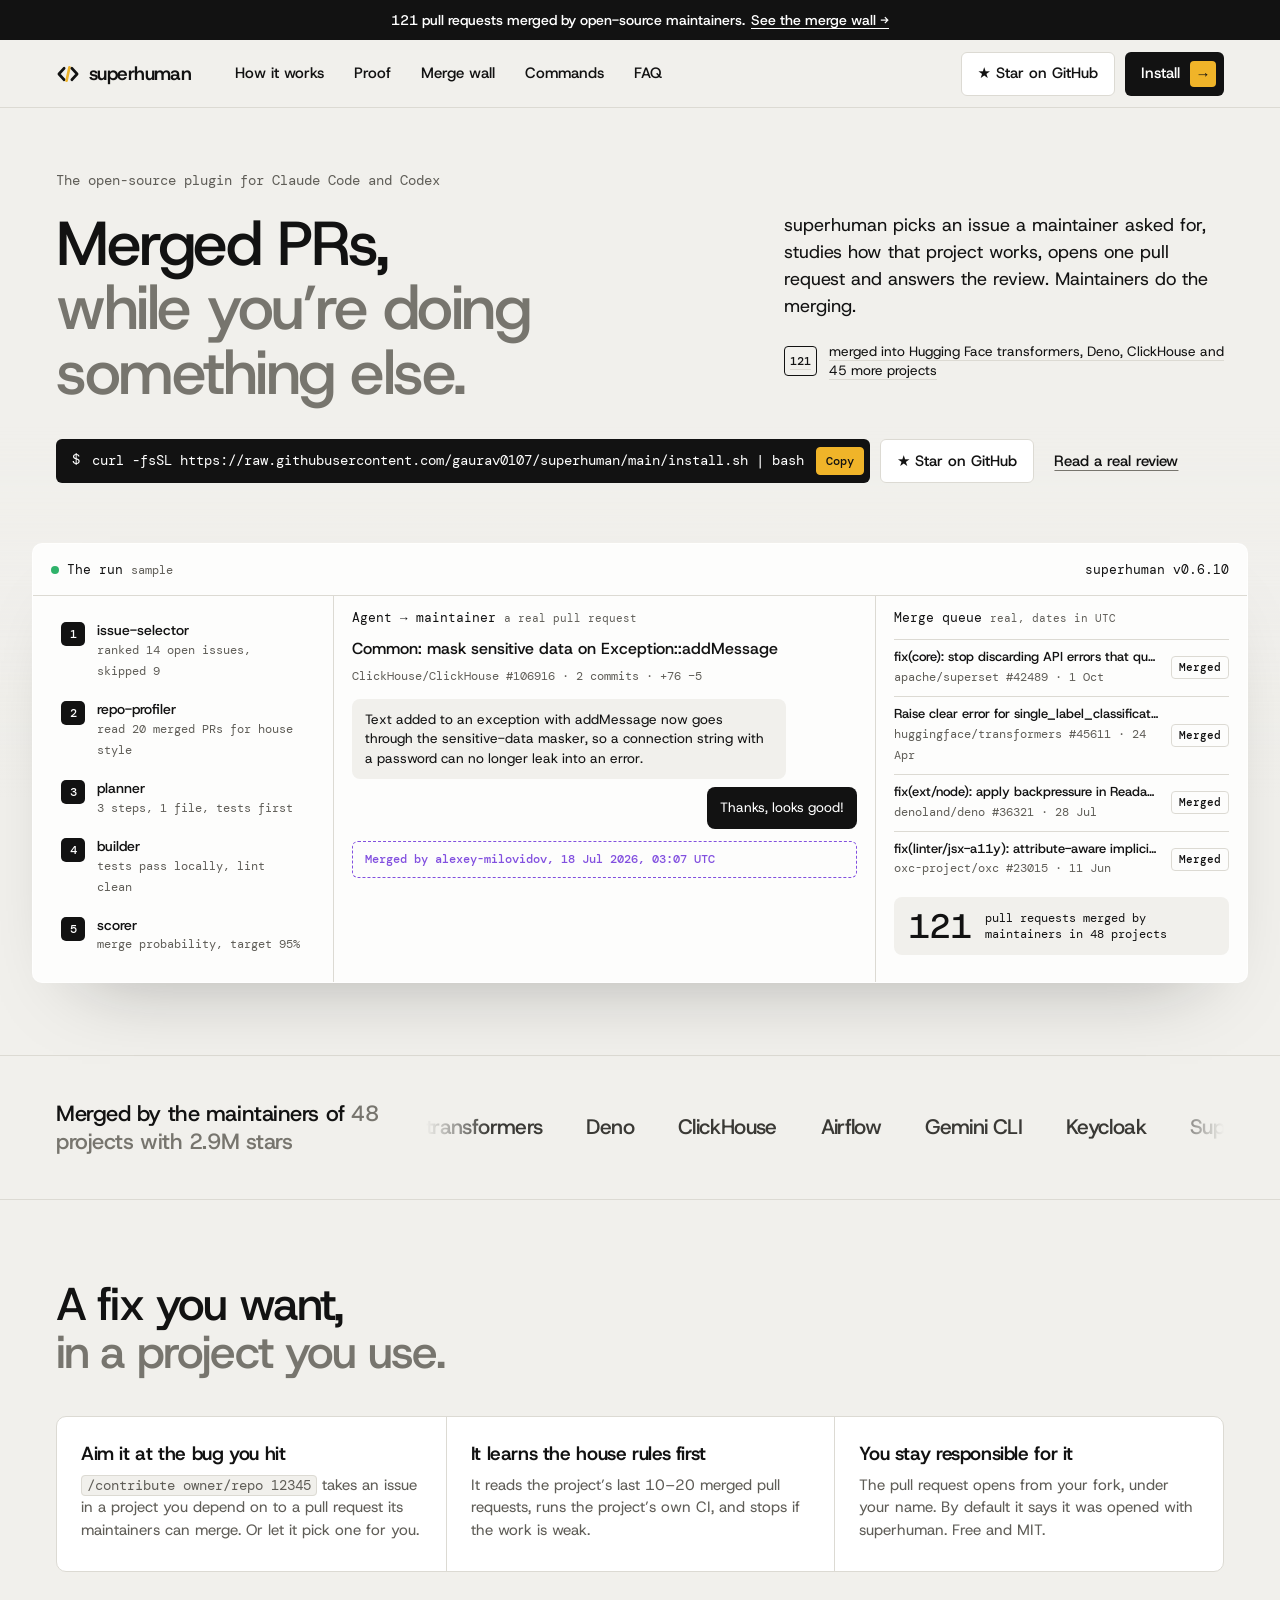
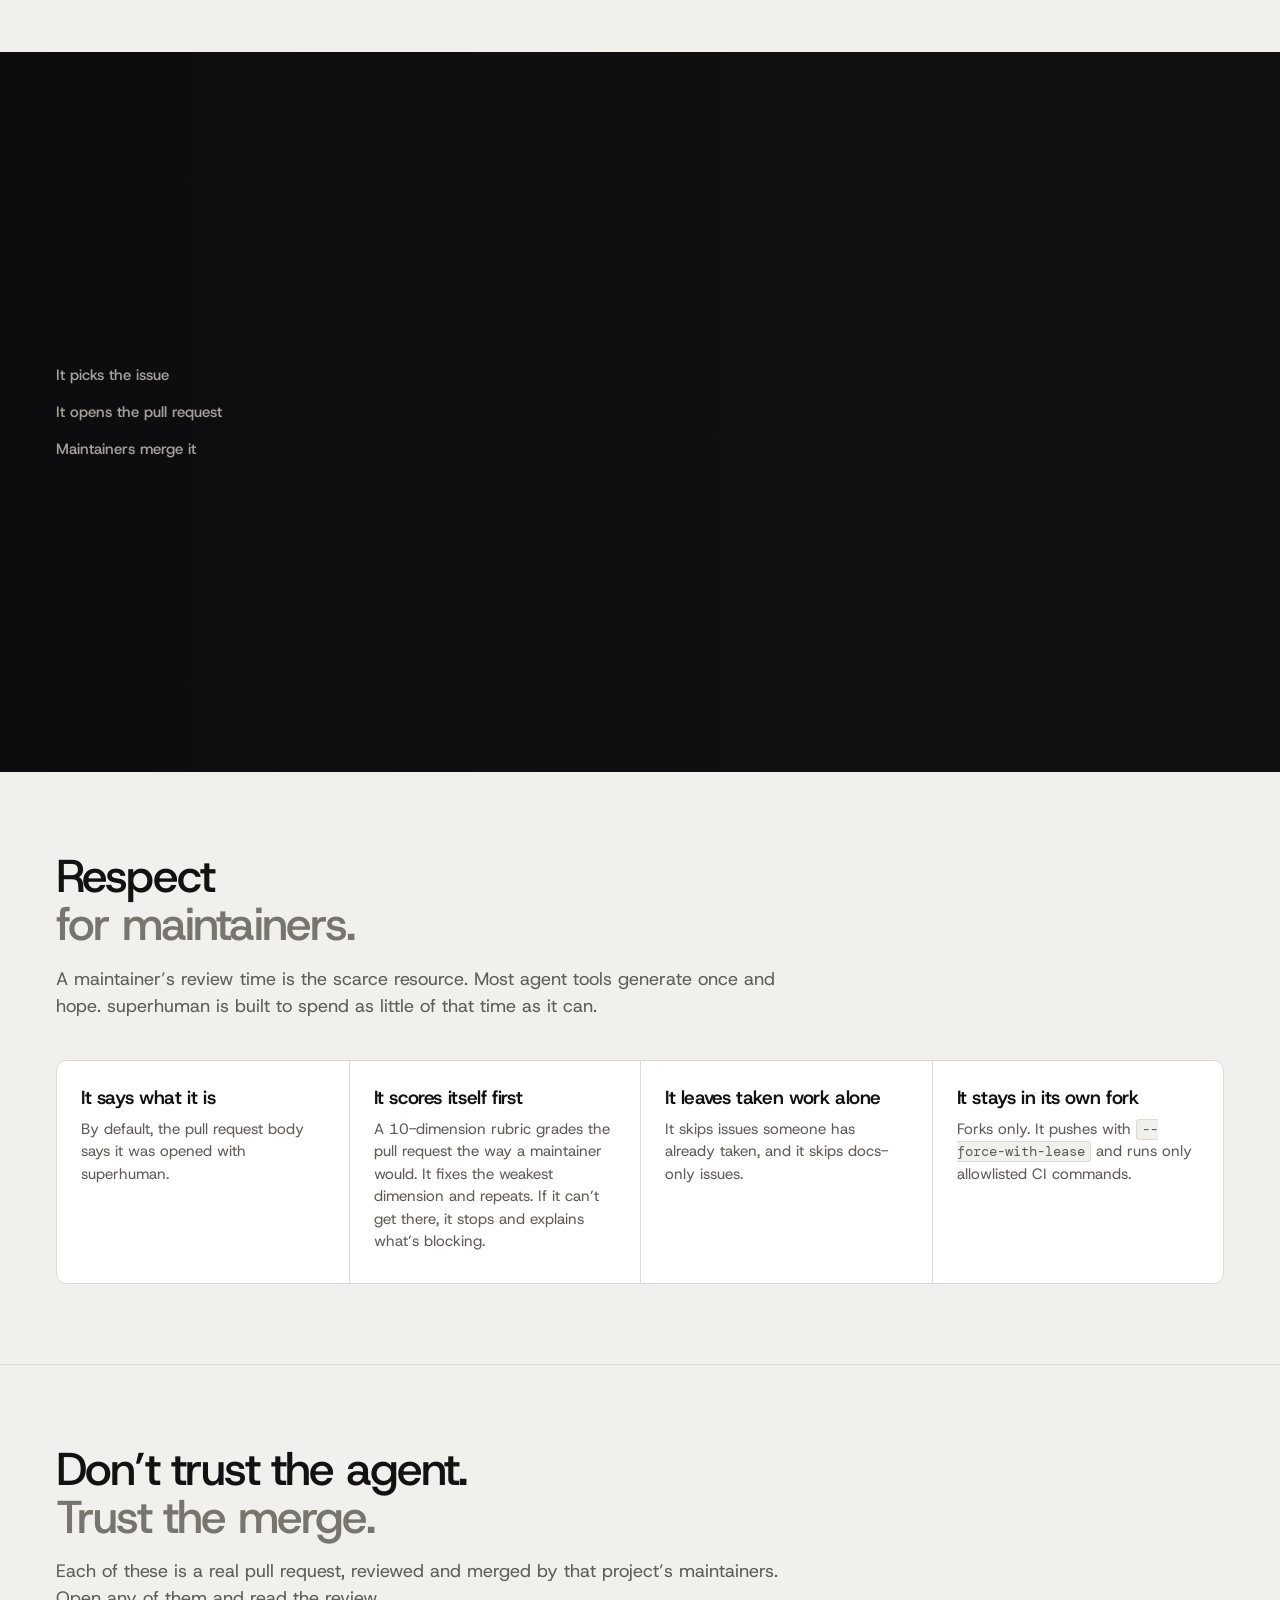
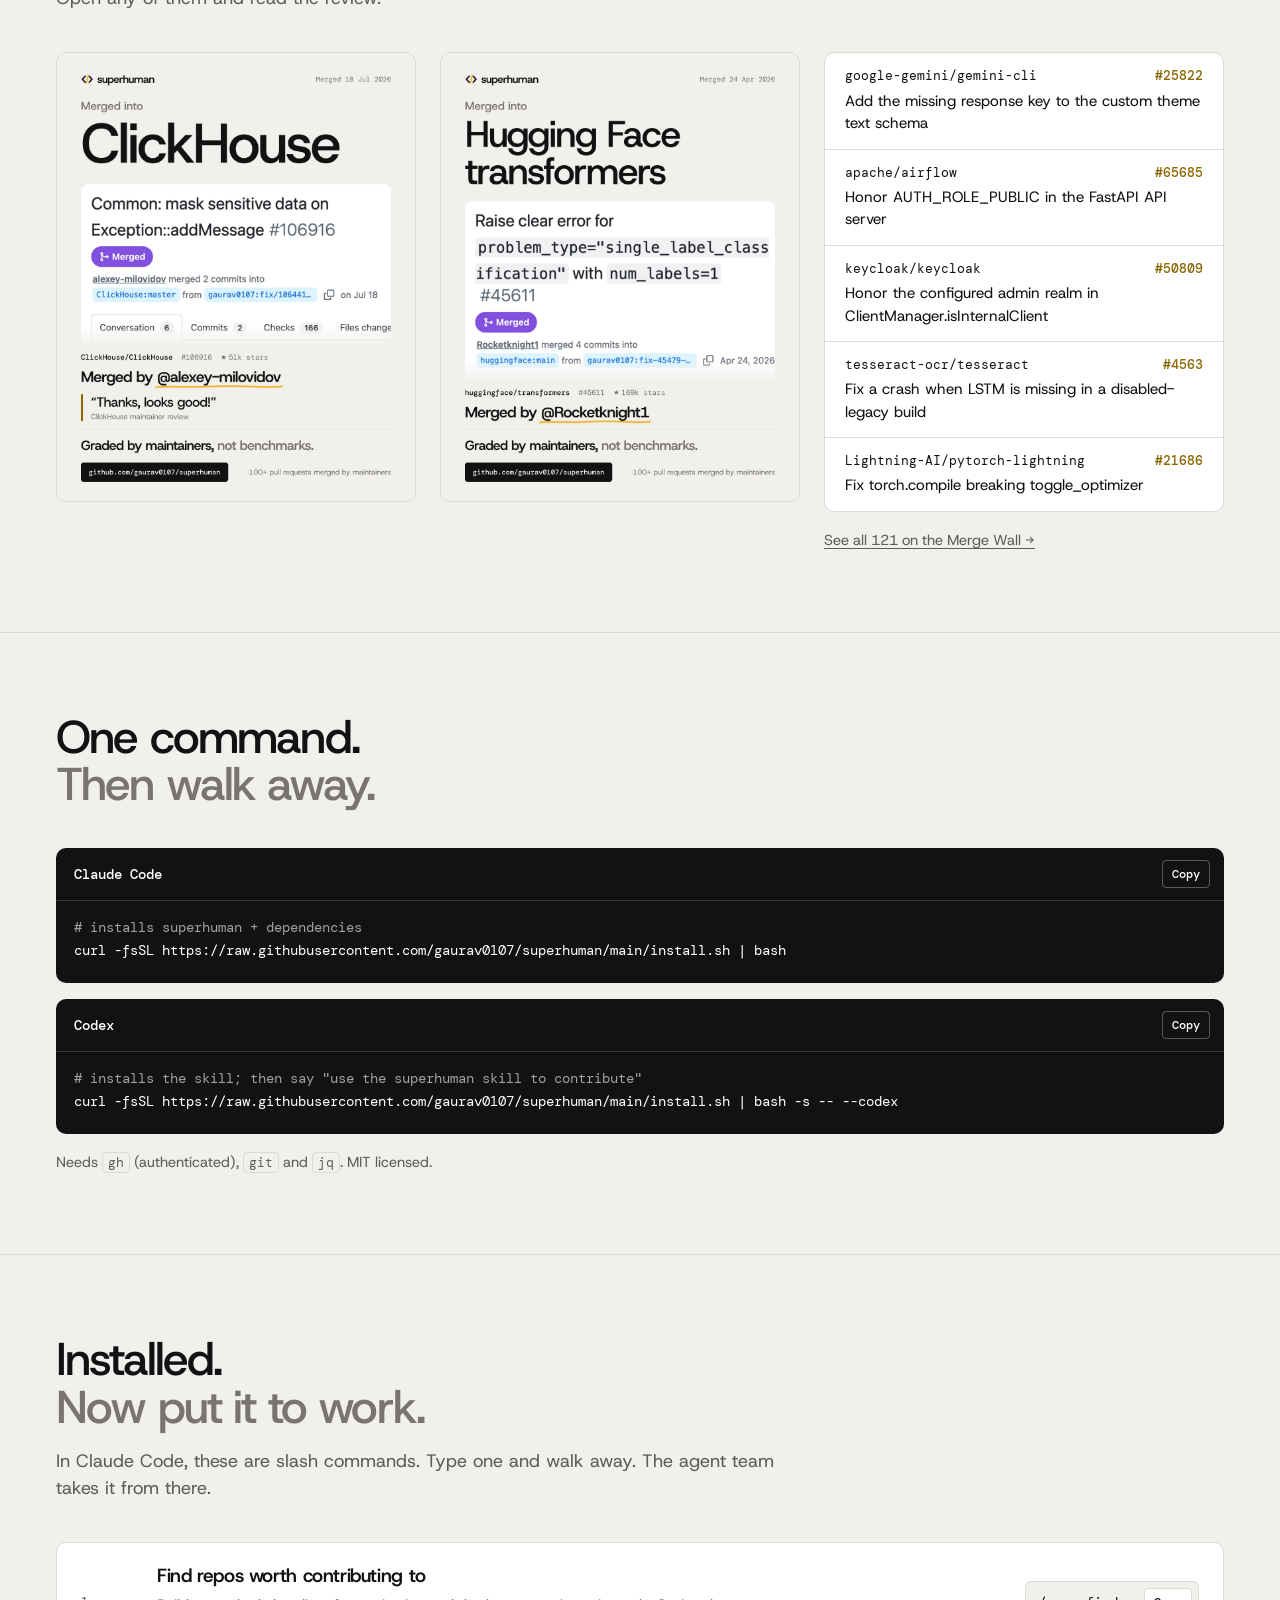
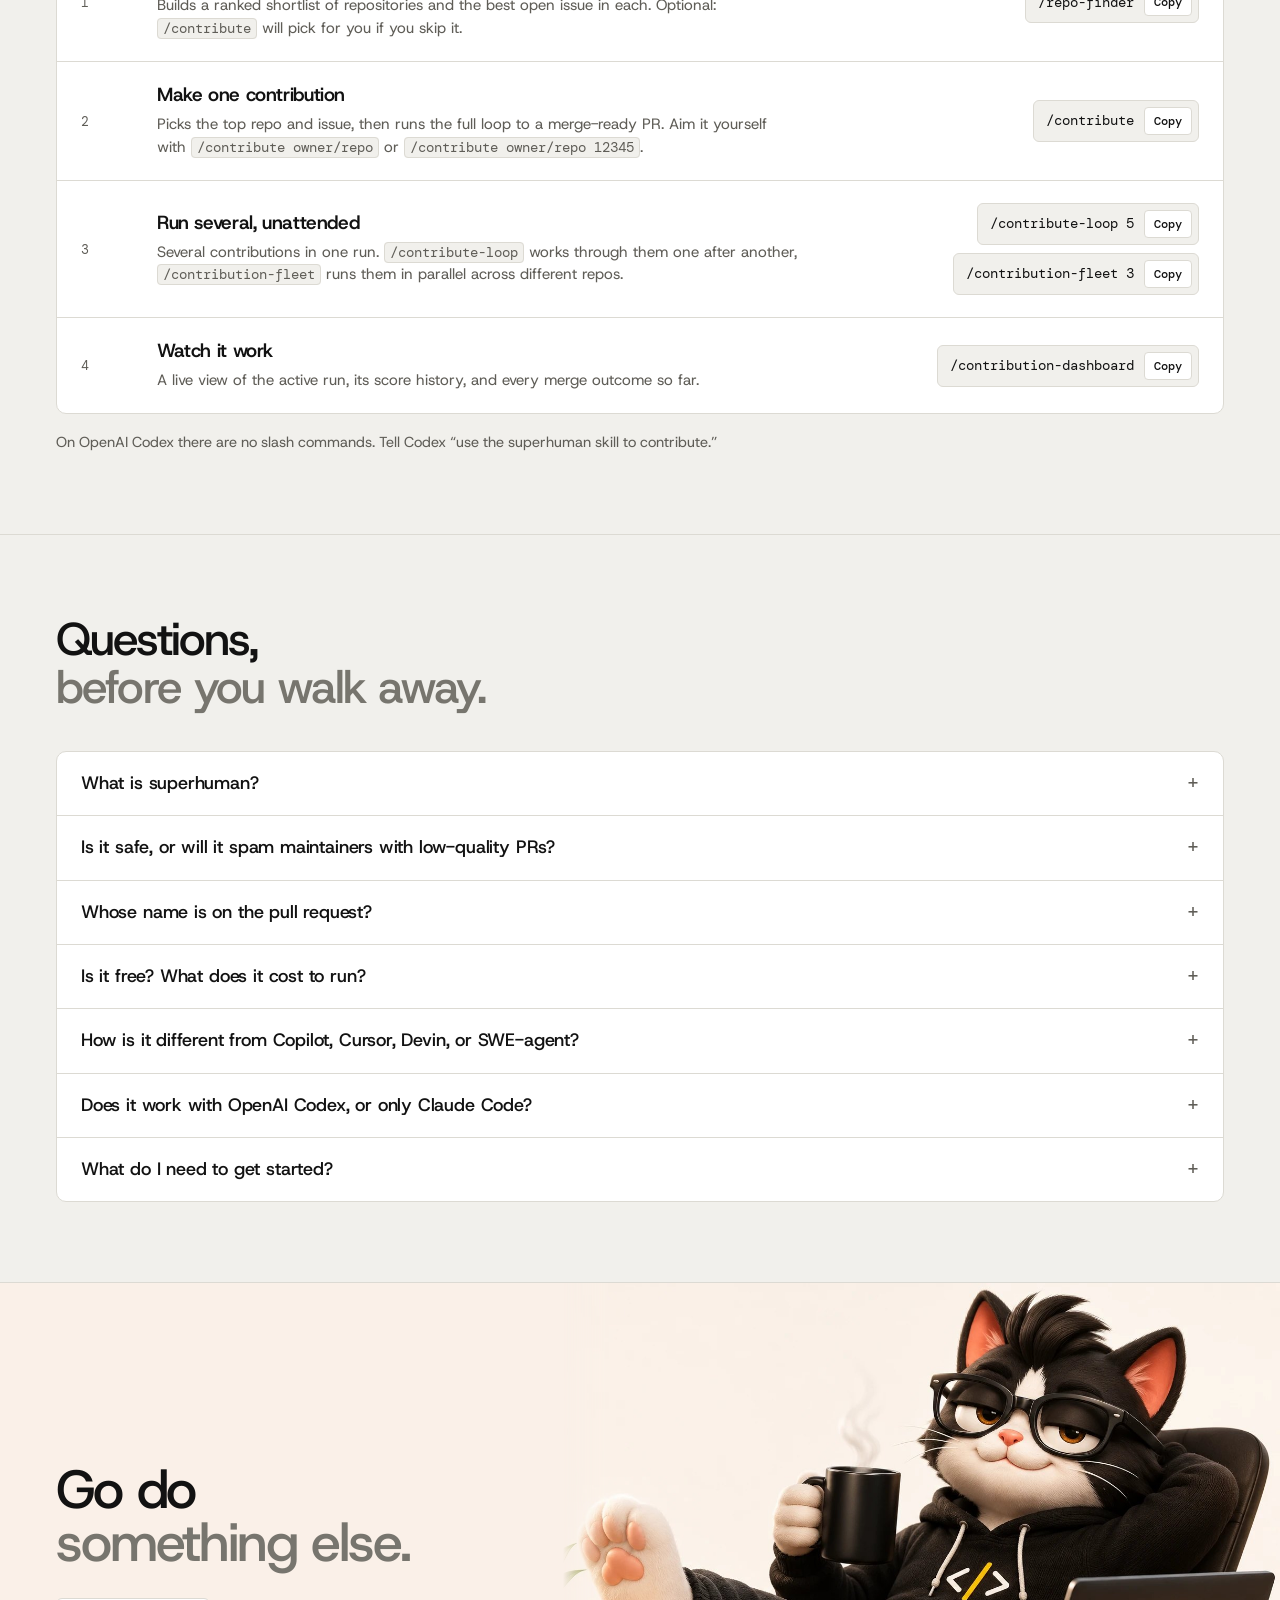
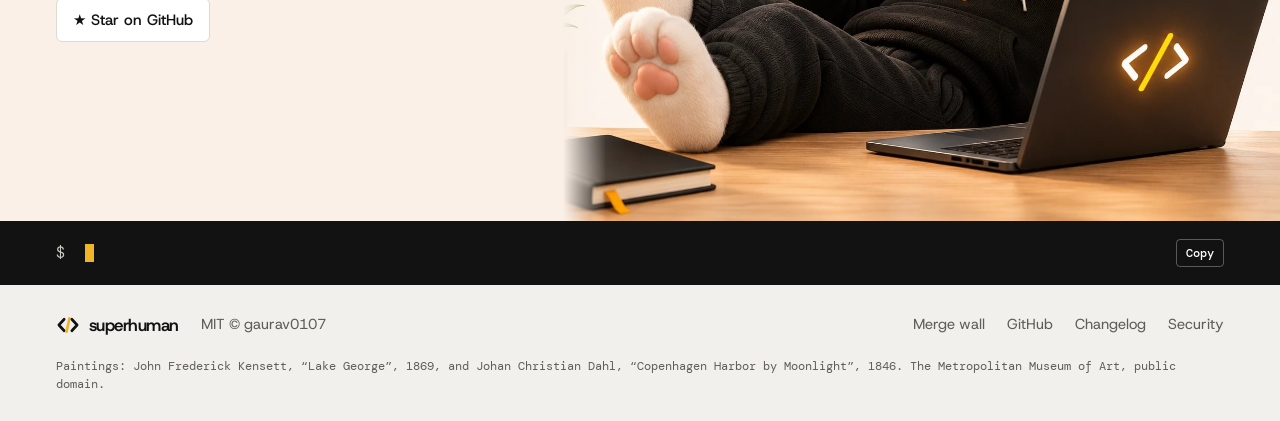
==== commit 6d32e9dd: "Closing band scales at mid-size windows so the headline clears the mascot Co-Authored-By: Claude Fab" ====
--- a/index.html
+++ b/index.html
@@ -261,6 +261,8 @@
 }
 
 @media (max-width:1320px){.rails{border-left:0;border-right:0}}
+/* between the phone layout and full width, the closing band scales so the headline never meets the mascot */
+@media (min-width:1100px) and (max-width:1420px){.close .pic{width:56vw;height:42vw}.close>.wrap{height:42vw}.close h2{font-size:4.2vw}}
 @media (max-width:1099px){
   :root{--pad:28px}
   .head nav{display:none}.head{justify-content:space-between;gap:16px}
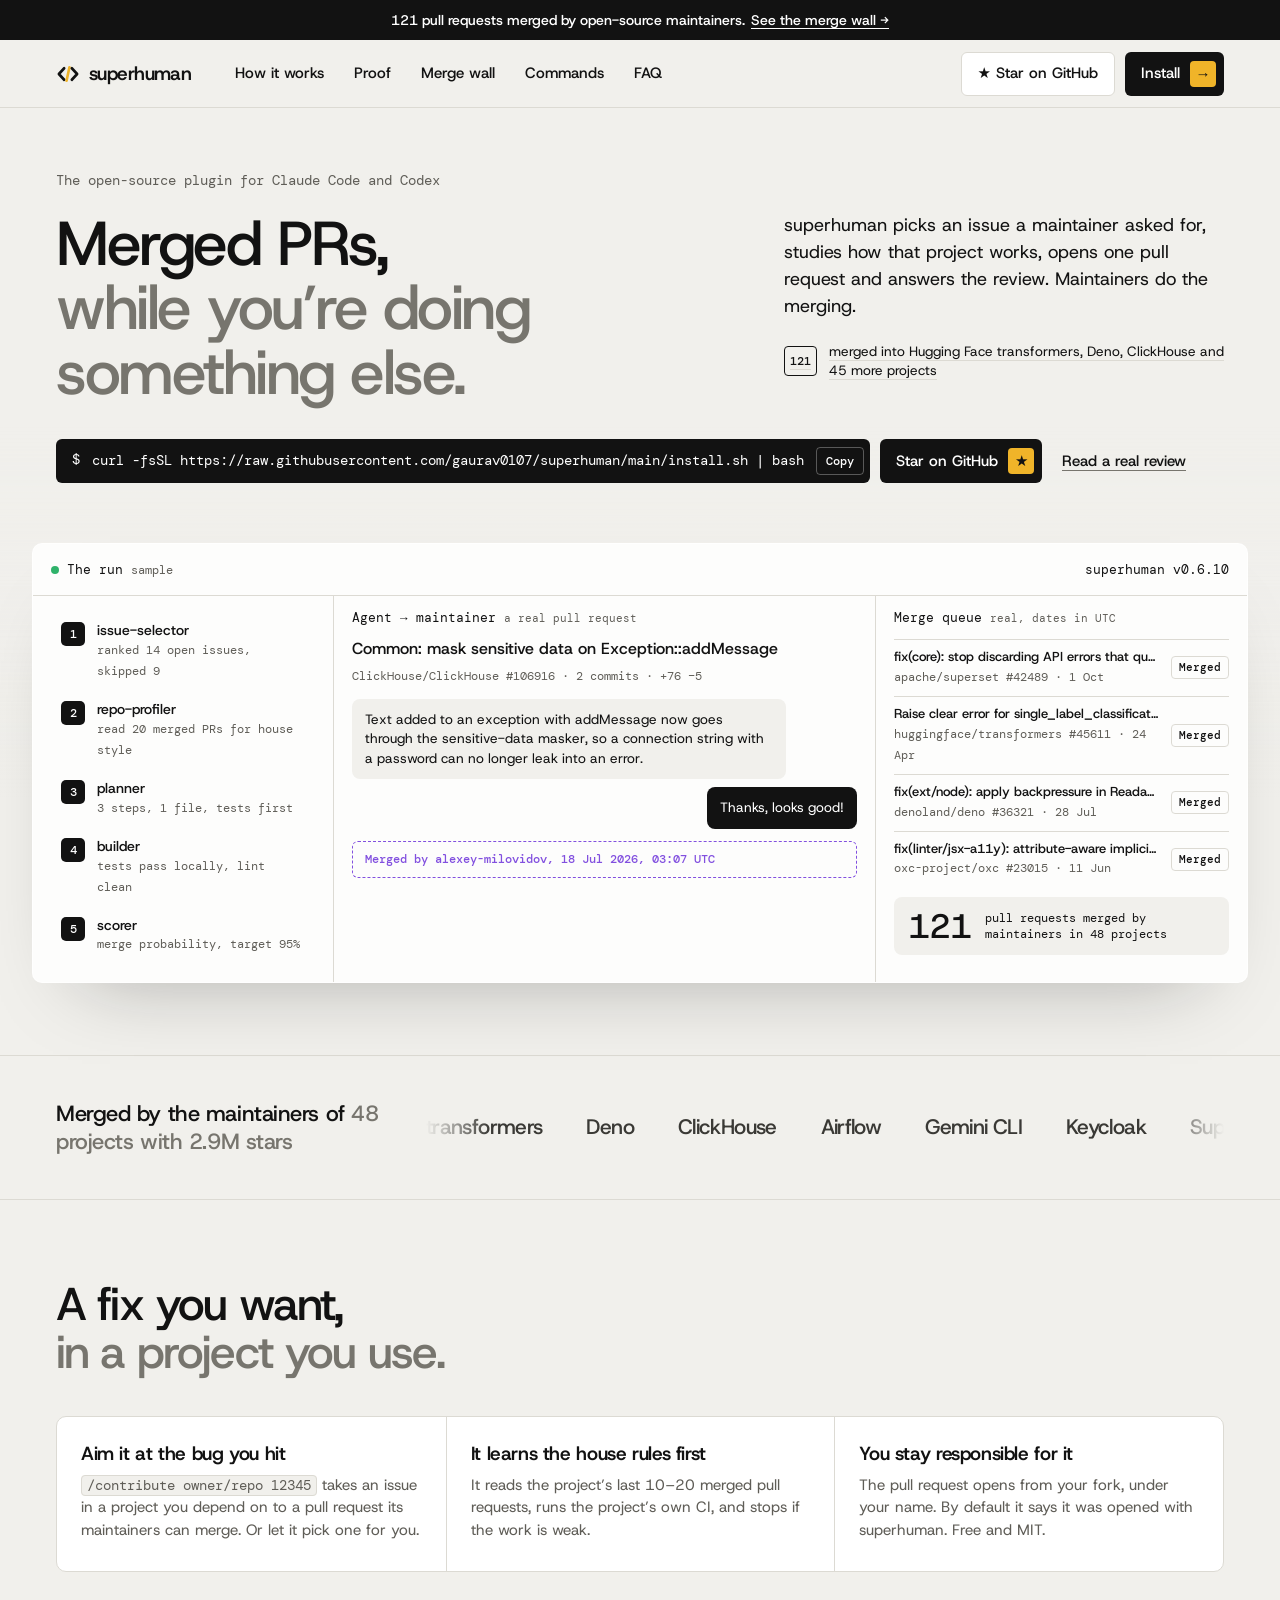
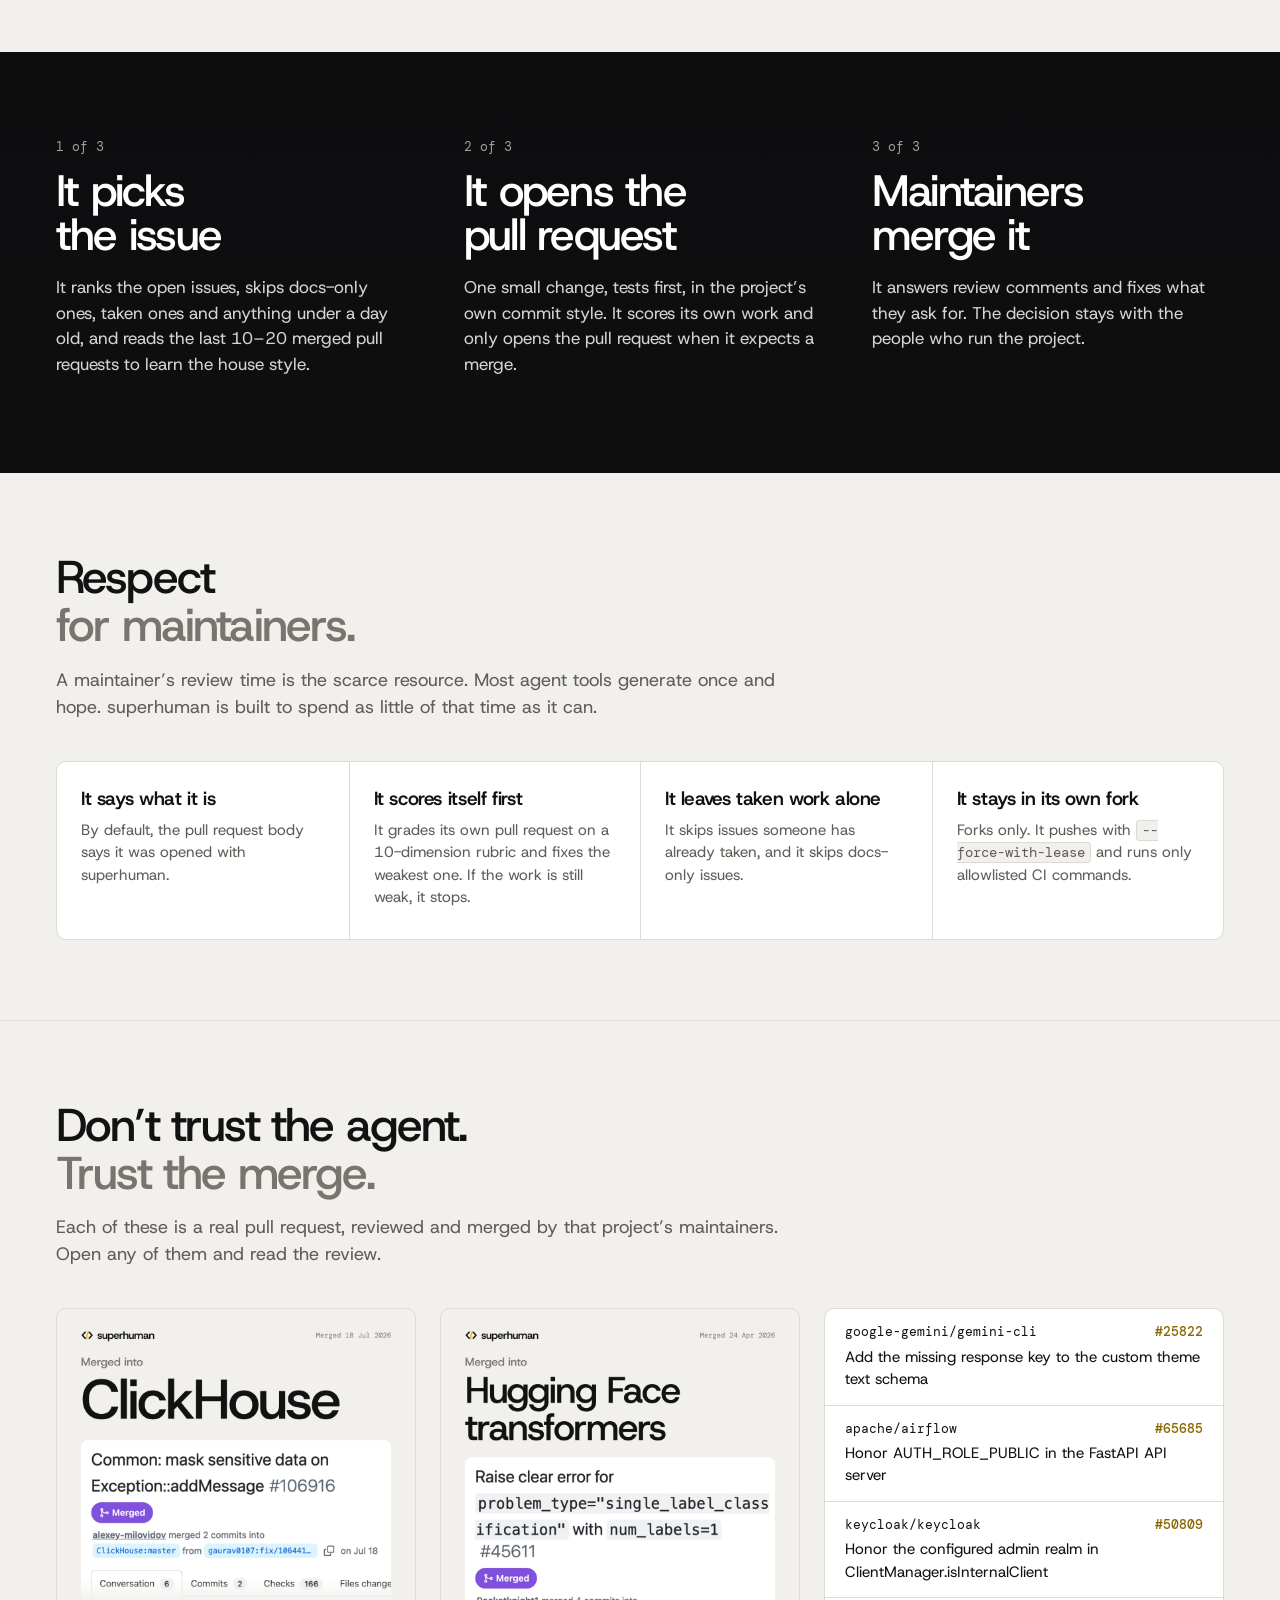
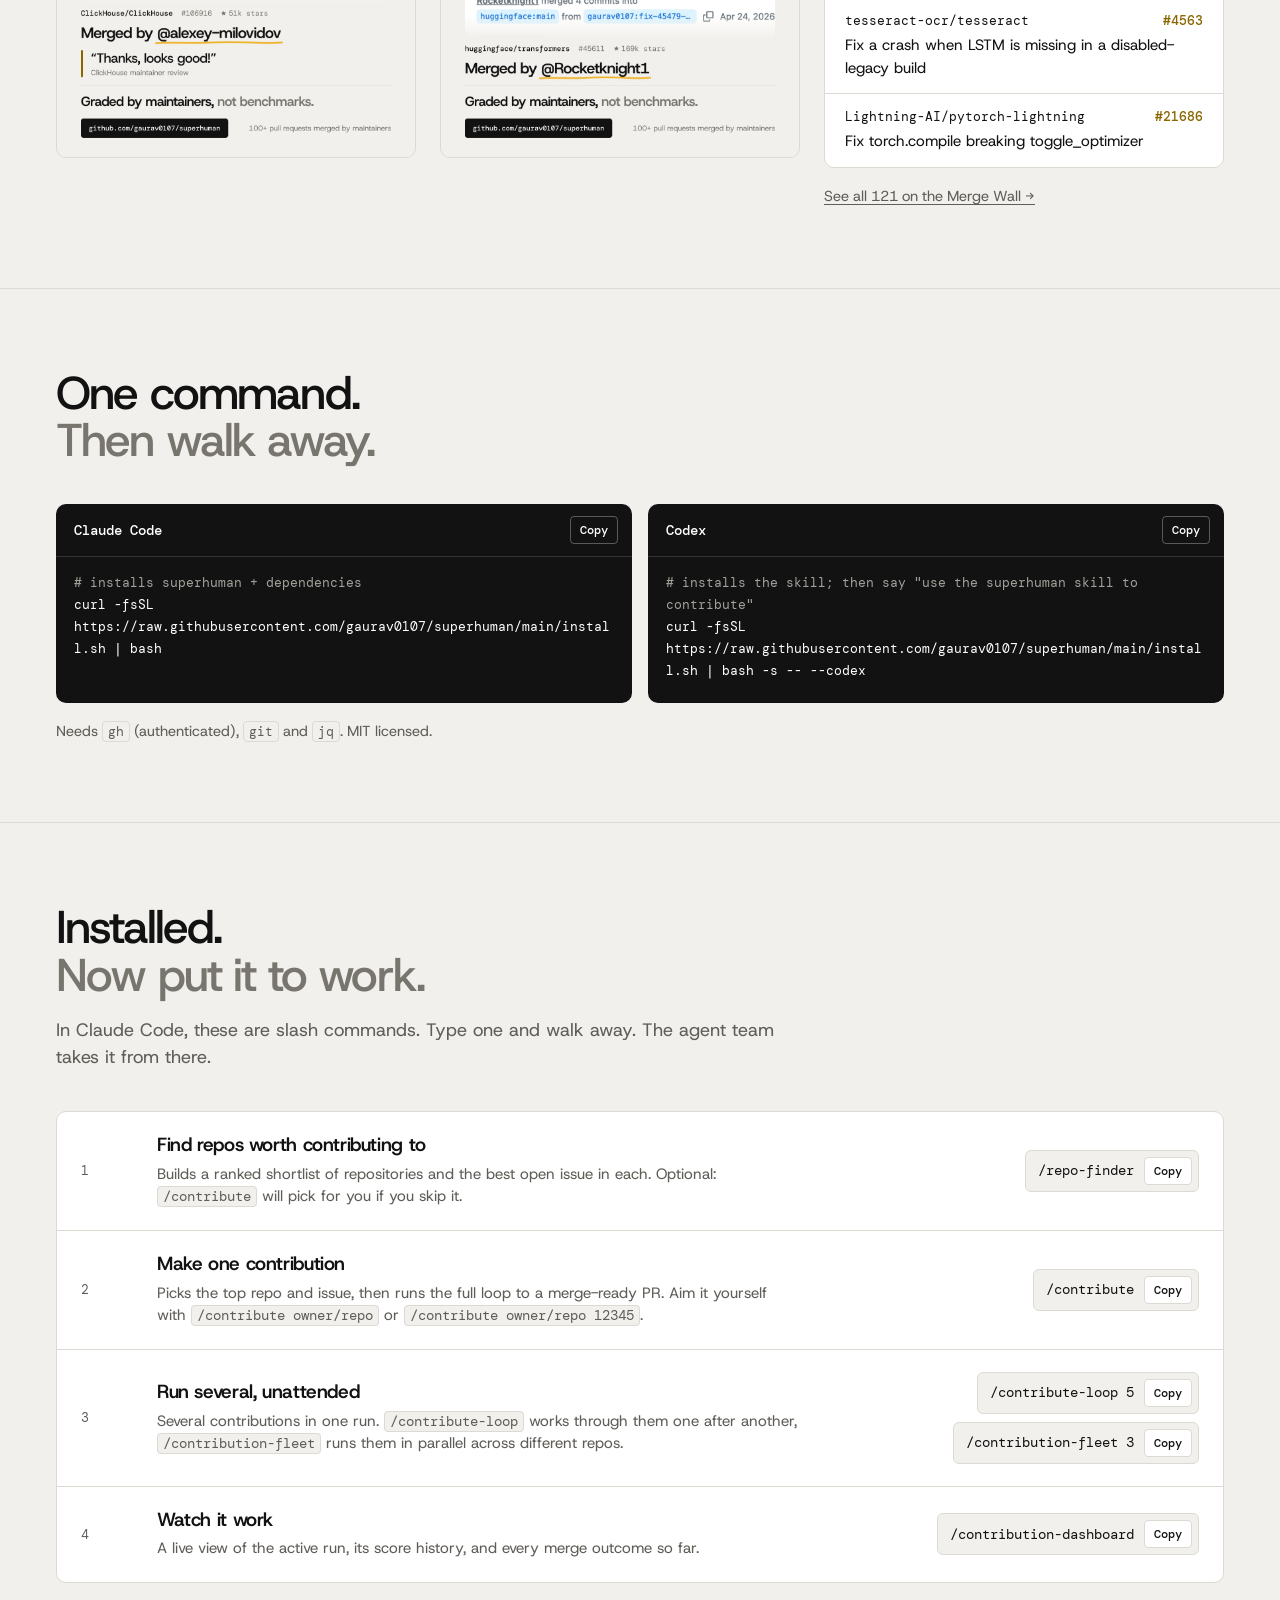
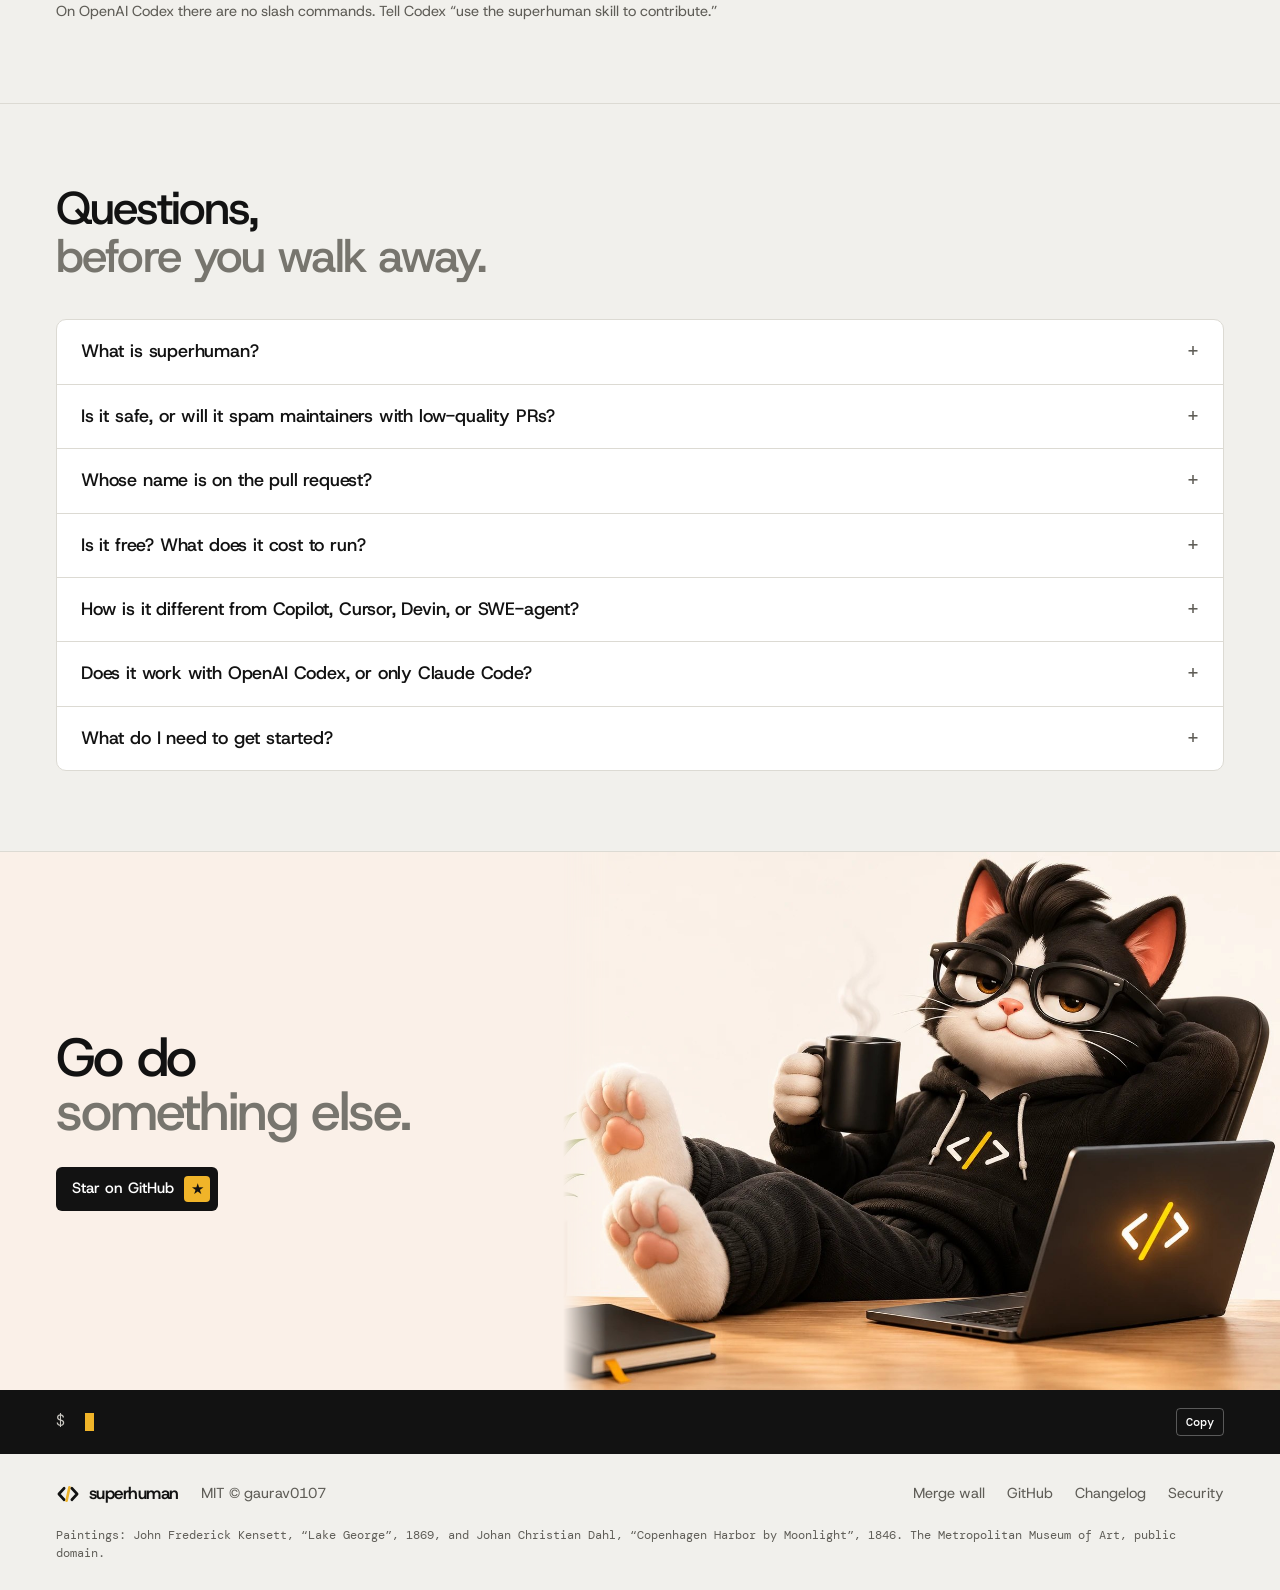
==== commit 31cf3860: "Home page: a Star button with weight, all three steps on screen, a shorter page From comparing the n" ====
--- a/index.html
+++ b/index.html
@@ -90,7 +90,7 @@
 .cta{display:flex;flex-wrap:wrap;align-items:center;gap:10px;margin-top:-6px;grid-column:1/-1}
 .cmdline{display:flex;align-items:center;gap:12px;min-height:44px;max-width:100%;min-width:0;padding:6px 6px 6px 16px;border-radius:6px;background:var(--ink);color:#fff;font:400 13.5px/1.4 var(--mono)}
 .cmdline code{background:none;border:0;padding:0;font-size:inherit;white-space:nowrap;overflow-x:auto;overflow-wrap:normal;min-width:0}
-.cmdline .copy{background:var(--acc);border-color:var(--acc);color:#121212}
+.cmdline .copy{background:transparent;color:#fff;border-color:rgba(255,255,255,.3)}
 .tl{font:500 15px/1 var(--sans);text-decoration:underline;text-underline-offset:4px;text-decoration-color:var(--mut);margin-left:10px}
 
 /* the product board: the run, the pull request, the merge queue */
@@ -133,12 +133,11 @@
 .dark{background:#121212;color:#fff;position:relative;overflow:hidden}
 .dark .art{position:absolute;inset:0;overflow:hidden}
 .dark .art i{background:var(--night) center 46%/cover;filter:brightness(1.05) saturate(1.05)}
-.dark .art:after{content:"";position:absolute;inset:0;background:linear-gradient(90deg,rgba(12,12,14,.88),rgba(12,12,14,.6) 44%,rgba(12,12,14,.3) 72%)}
-.dark .wrap{z-index:1;padding:72px var(--pad);display:grid;grid-template-columns:minmax(0,1fr);gap:44px}
-.steps{display:none}
-.chs{display:grid;grid-template-columns:repeat(auto-fit,minmax(240px,1fr));gap:36px 40px}
+.dark .art:after{content:"";position:absolute;inset:0;background:linear-gradient(rgba(12,12,14,.78),rgba(12,12,14,.62))}
+.dark .wrap{z-index:1;padding:88px var(--pad) 96px}
+.chs{display:grid;grid-template-columns:repeat(auto-fit,minmax(240px,1fr));gap:40px 56px}
 .ch .n{font:400 13px/1 var(--mono);color:#a3a19b}
-.ch h3{font:500 40px/1 var(--sans);letter-spacing:-.04em;margin:14px 0 16px}
+.ch h3{font:500 44px/1 var(--sans);letter-spacing:-.04em;margin:16px 0 18px}
 .ch p{font-size:17px;color:#d6d4ce}
 
 /* light sections */
@@ -171,12 +170,12 @@
 .cells h3{font:600 19px/1.2 var(--sans);letter-spacing:-.02em;margin-bottom:8px}
 .cells p{font-size:15px;color:var(--sub)}
 
-.grid2{display:grid;gap:16px}
+.grid2{display:grid;grid-template-columns:repeat(auto-fit,minmax(min(100%,460px),1fr));gap:16px}
 .term{background:var(--ink);color:#fff;border-radius:var(--r);overflow:hidden;min-width:0}
 .term-h{display:flex;justify-content:space-between;align-items:center;padding:12px 14px 12px 18px;border-bottom:1px solid rgba(255,255,255,.14)}
 .term-h h3{font:500 14px/1 var(--mono)}
 .term .copy{background:transparent;color:#fff;border-color:rgba(255,255,255,.3)}
-.term-c{padding:16px 18px 20px;font:400 13.5px/1.7 var(--mono);overflow-x:auto;white-space:nowrap}
+.term-c{padding:16px 18px 20px;font:400 12.5px/1.75 var(--mono);overflow-wrap:anywhere}
 .term-c .c{color:#a3a19b}
 
 .use{list-style:none;padding:0}
@@ -241,21 +240,11 @@
 @keyframes m3{0%,66%{opacity:0;transform:scale(.97)}70%,94%{opacity:1;transform:none}98%,100%{opacity:0}}
 @keyframes pulse{50%{opacity:.35}}
 @keyframes marq{to{transform:translateX(-50%)}}
-@keyframes ch{0%{opacity:0;transform:translateY(14px)}3%,30%{opacity:1;transform:none}33.3%,100%{opacity:0;transform:translateY(-10px)}}
-@keyframes step{0%,30%{color:#fff;border-color:#fff}33.3%,100%{color:#a3a19b;border-color:transparent}}
 @keyframes type{0%,8%{width:0}55%,92%{width:83ch}100%{width:0}}
 @keyframes blink{50%{opacity:0}}
 
-/* wide screens with motion: the three chapters take turns, and the install line types itself */
+/* wide screens with motion: the install line types itself */
 @media (min-width:1100px) and (prefers-reduced-motion:no-preference){
-  .dark .wrap{height:720px;padding:0 var(--pad);grid-template-columns:200px 400px 1fr;gap:56px;align-content:center}
-  .steps{display:grid;gap:22px;font:500 15px/1 var(--sans);align-content:center}
-  .steps span{padding-left:14px;margin-left:-16px;border-left:2px solid transparent;color:#a3a19b;animation:step 12s infinite}
-  .steps span:nth-child(2),.ch:nth-child(2){animation-delay:4s}.steps span:nth-child(3),.ch:nth-child(3){animation-delay:8s}
-  .chs{display:block;position:relative;height:330px}
-  .ch{position:absolute;inset:0;opacity:0;animation:ch 12s infinite}
-  .ch h3{font-size:76px;line-height:.98;margin:18px 0 22px}
-  .ch p{font-size:18px}
   .type b{display:inline-block;overflow:hidden;white-space:nowrap;width:0;animation:type 9s steps(83) infinite}
   .type i{display:block;animation:blink 1s steps(2) infinite}
 }
@@ -294,7 +283,9 @@
   .cells .no{margin-bottom:16px}
   .use li{grid-template-columns:1fr}.cmds{justify-items:start}
   .ch h3{font-size:34px}
-  .bh .ver{display:none}
+  .dark .wrap{padding:56px var(--pad) 64px}
+  .bh,.lanes,.queue .cap,.queue .qr{display:none}
+  .queue .sum{margin-top:0}
   .msg{max-width:100%}
 }
 </style>
@@ -371,7 +362,7 @@
     </div>
     <div class="cta">
       <div class="cmdline"><span aria-hidden="true">$</span><code>curl -fsSL https://raw.githubusercontent.com/gaurav0107/superhuman/main/install.sh | bash</code><button class="copy" type="button" data-copy="curl -fsSL https://raw.githubusercontent.com/gaurav0107/superhuman/main/install.sh | bash" aria-label="Copy the install command">Copy</button></div>
-      <a class="b w" href="https://github.com/gaurav0107/superhuman">★ Star on GitHub</a>
+      <a class="b" href="https://github.com/gaurav0107/superhuman">Star on GitHub<i aria-hidden="true">★</i></a>
       <a class="tl" href="https://github.com/ClickHouse/ClickHouse/pull/106916#pullrequestreview-4727413784">Read a real review</a>
     </div>
 
@@ -427,7 +418,6 @@
 <section class="dark" id="how" aria-label="How it works">
   <div class="art" aria-hidden="true"><i></i></div>
   <div class="wrap">
-    <div class="steps" aria-hidden="true"><span>It picks the issue</span><span>It opens the pull request</span><span>Maintainers merge it</span></div>
     <div class="chs">
       <div class="ch"><p class="n">1 of 3</p><h3>It picks<br>the issue</h3><p>It ranks the open issues, skips docs-only ones, taken ones and anything under a day old, and reads the last 10–20 merged pull requests to learn the house style.</p></div>
       <div class="ch"><p class="n">2 of 3</p><h3>It opens the<br>pull request</h3><p>One small change, tests first, in the project’s own commit style. It scores its own work and only opens the pull request when it expects a merge.</p></div>
@@ -442,7 +432,7 @@
     <p class="lede">A maintainer’s review time is the scarce resource. Most agent tools generate once and hope. superhuman is built to spend as little of that time as it can.</p>
     <div class="panel cells">
       <div><h3>It says what it is</h3><p>By default, the pull request body says it was opened with superhuman.</p></div>
-      <div><h3>It scores itself first</h3><p>A 10-dimension rubric grades the pull request the way a maintainer would. It fixes the weakest dimension and repeats. If it can’t get there, it stops and explains what’s blocking.</p></div>
+      <div><h3>It scores itself first</h3><p>It grades its own pull request on a 10-dimension rubric and fixes the weakest one. If the work is still weak, it stops.</p></div>
       <div><h3>It leaves taken work alone</h3><p>It skips issues someone has already taken, and it skips docs-only issues.</p></div>
       <div><h3>It stays in its own fork</h3><p>Forks only. It pushes with <code>--force-with-lease</code> and runs only allowlisted CI commands.</p></div>
     </div>
@@ -625,7 +615,7 @@
 
 <section class="close" aria-label="Install">
   <div class="pic"><img src="assets/mascot-hero.jpg" width="1536" height="1024" loading="lazy" alt="The superhuman mascot: a tuxedo cat in glasses and a hoodie, leaning back with its feet on the desk and a coffee in its paw, next to an open laptop."></div>
-  <div class="wrap"><h2>Go do <span>something else.</span></h2><p class="closeact"><a class="b w" href="https://github.com/gaurav0107/superhuman">★ Star on GitHub</a></p></div>
+  <div class="wrap"><h2>Go do <span>something else.</span></h2><p class="closeact"><a class="b" href="https://github.com/gaurav0107/superhuman">Star on GitHub<i aria-hidden="true">★</i></a></p></div>
   <div class="cmdbar"><div class="wrap">
     <p class="type"><span aria-hidden="true">$</span><b>curl -fsSL https://raw.githubusercontent.com/gaurav0107/superhuman/main/install.sh | bash</b><i aria-hidden="true"></i></p>
     <button class="copy" type="button" data-copy="curl -fsSL https://raw.githubusercontent.com/gaurav0107/superhuman/main/install.sh | bash" aria-label="Copy the install command">Copy</button>
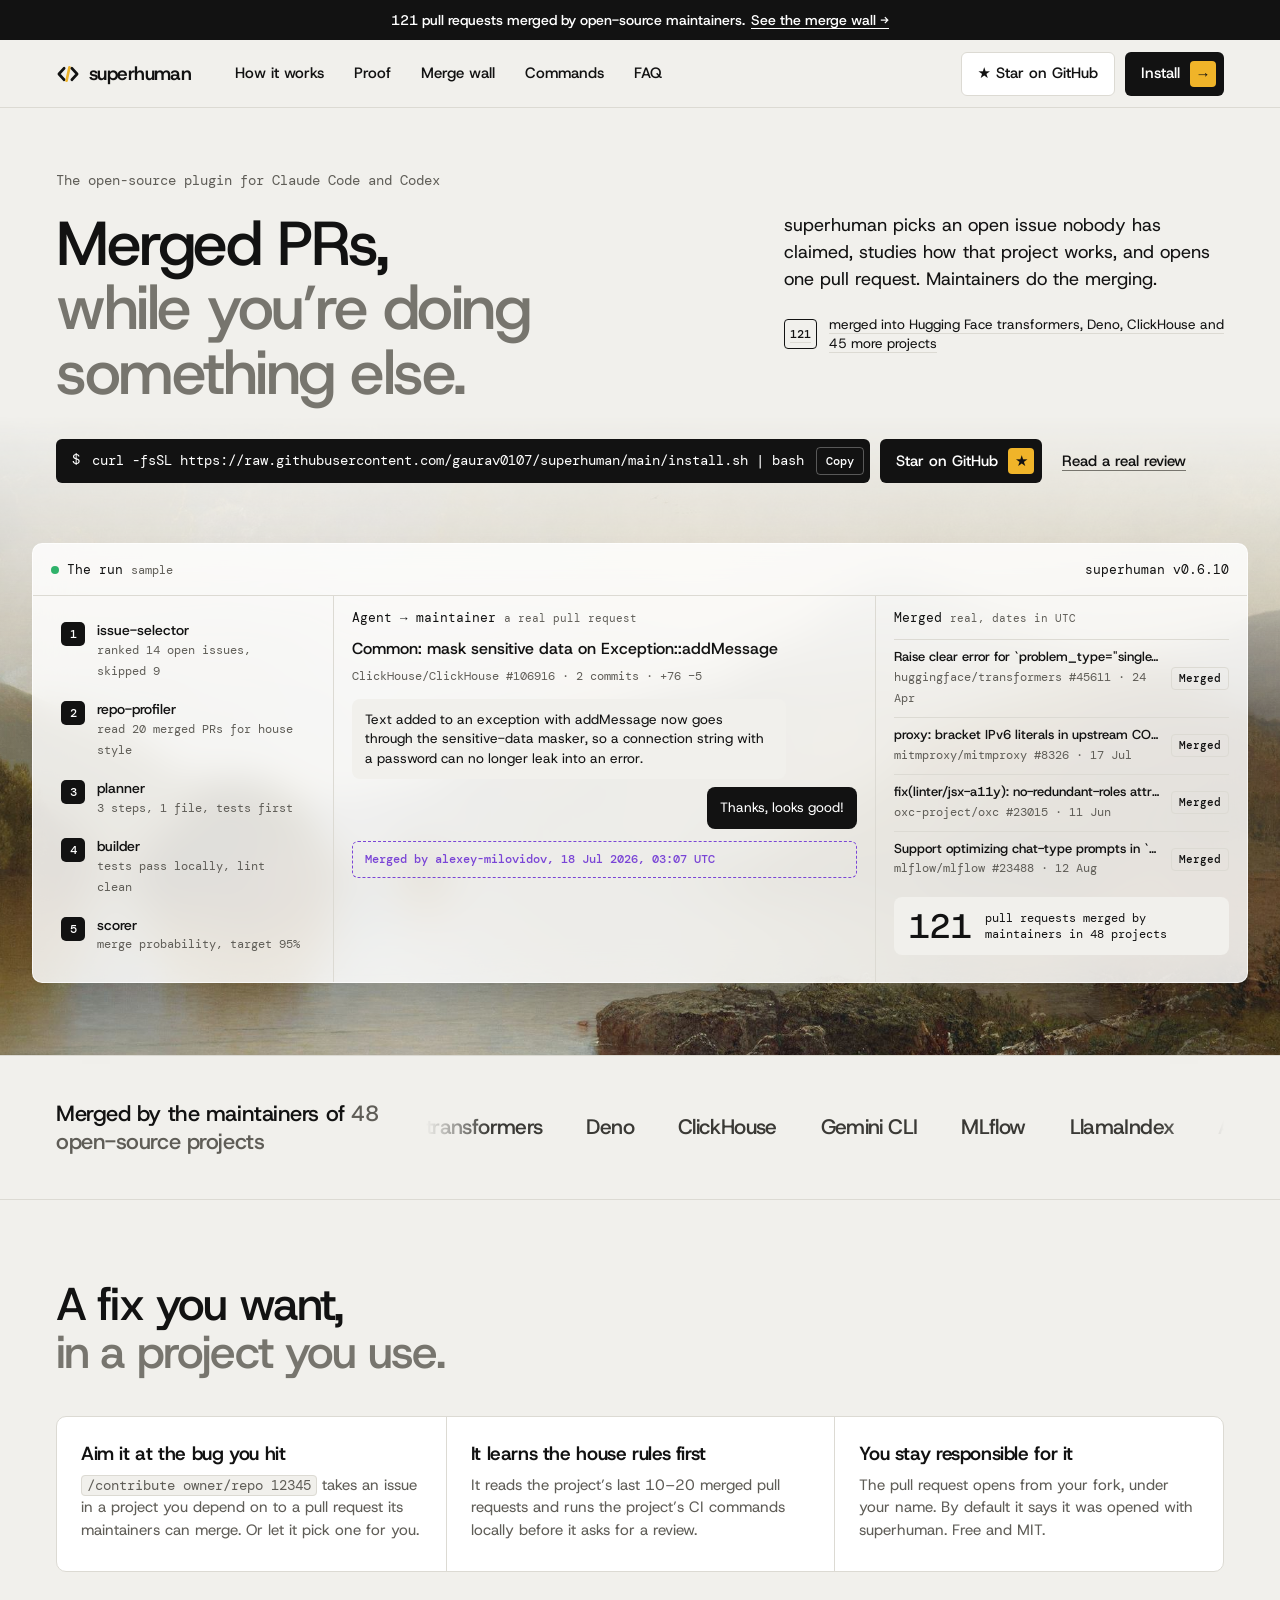
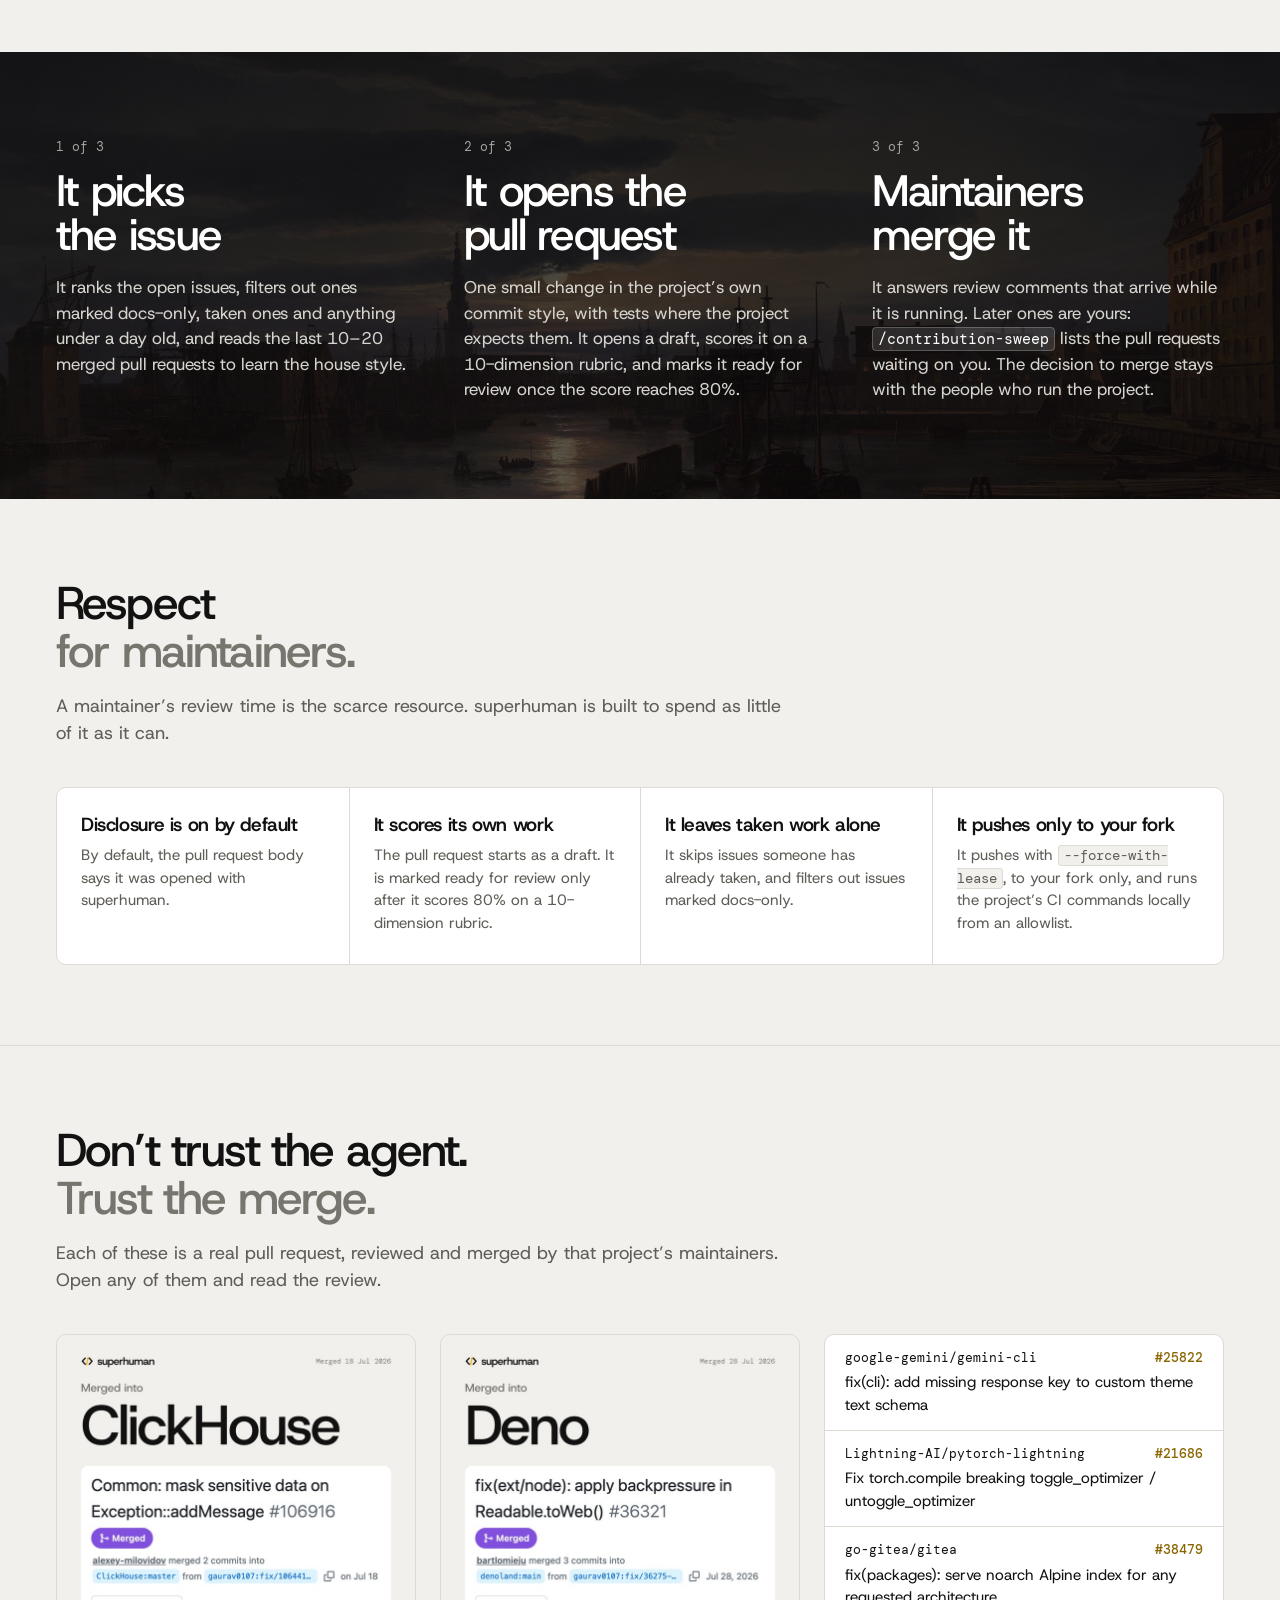
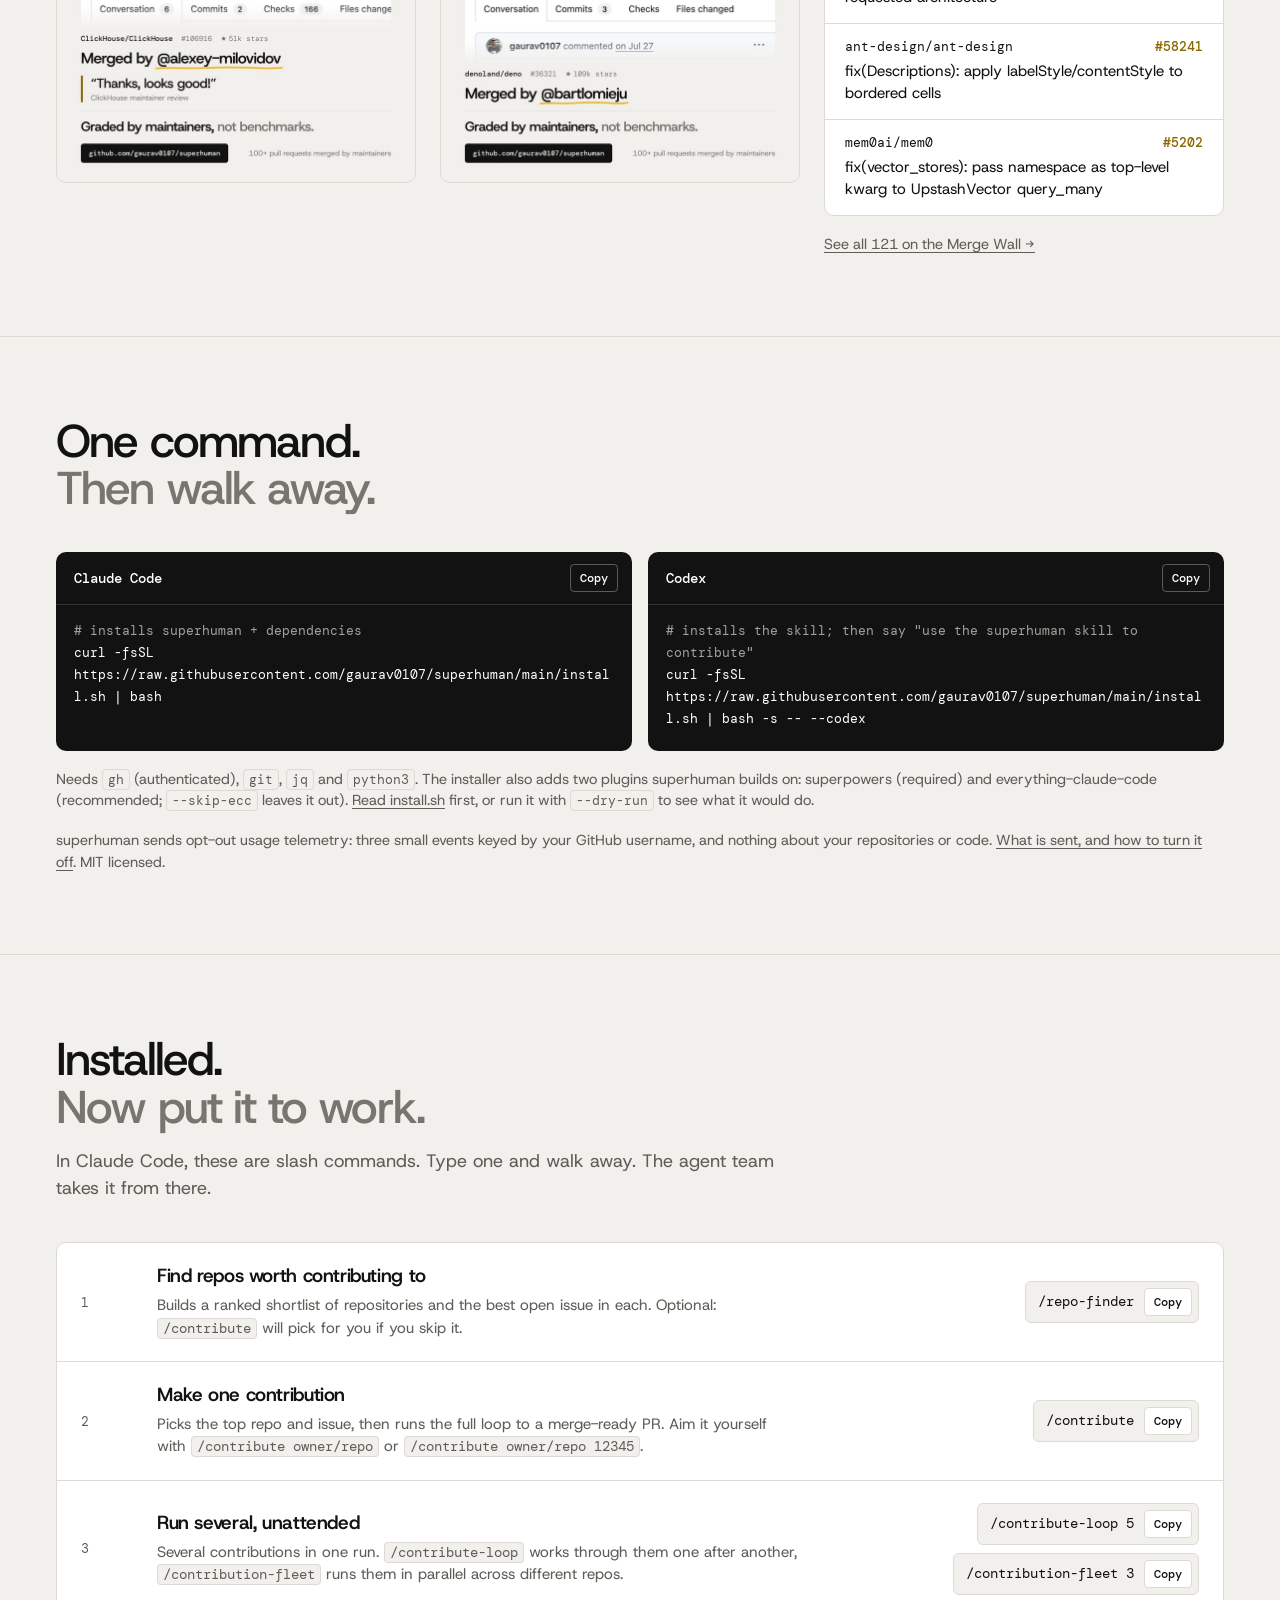
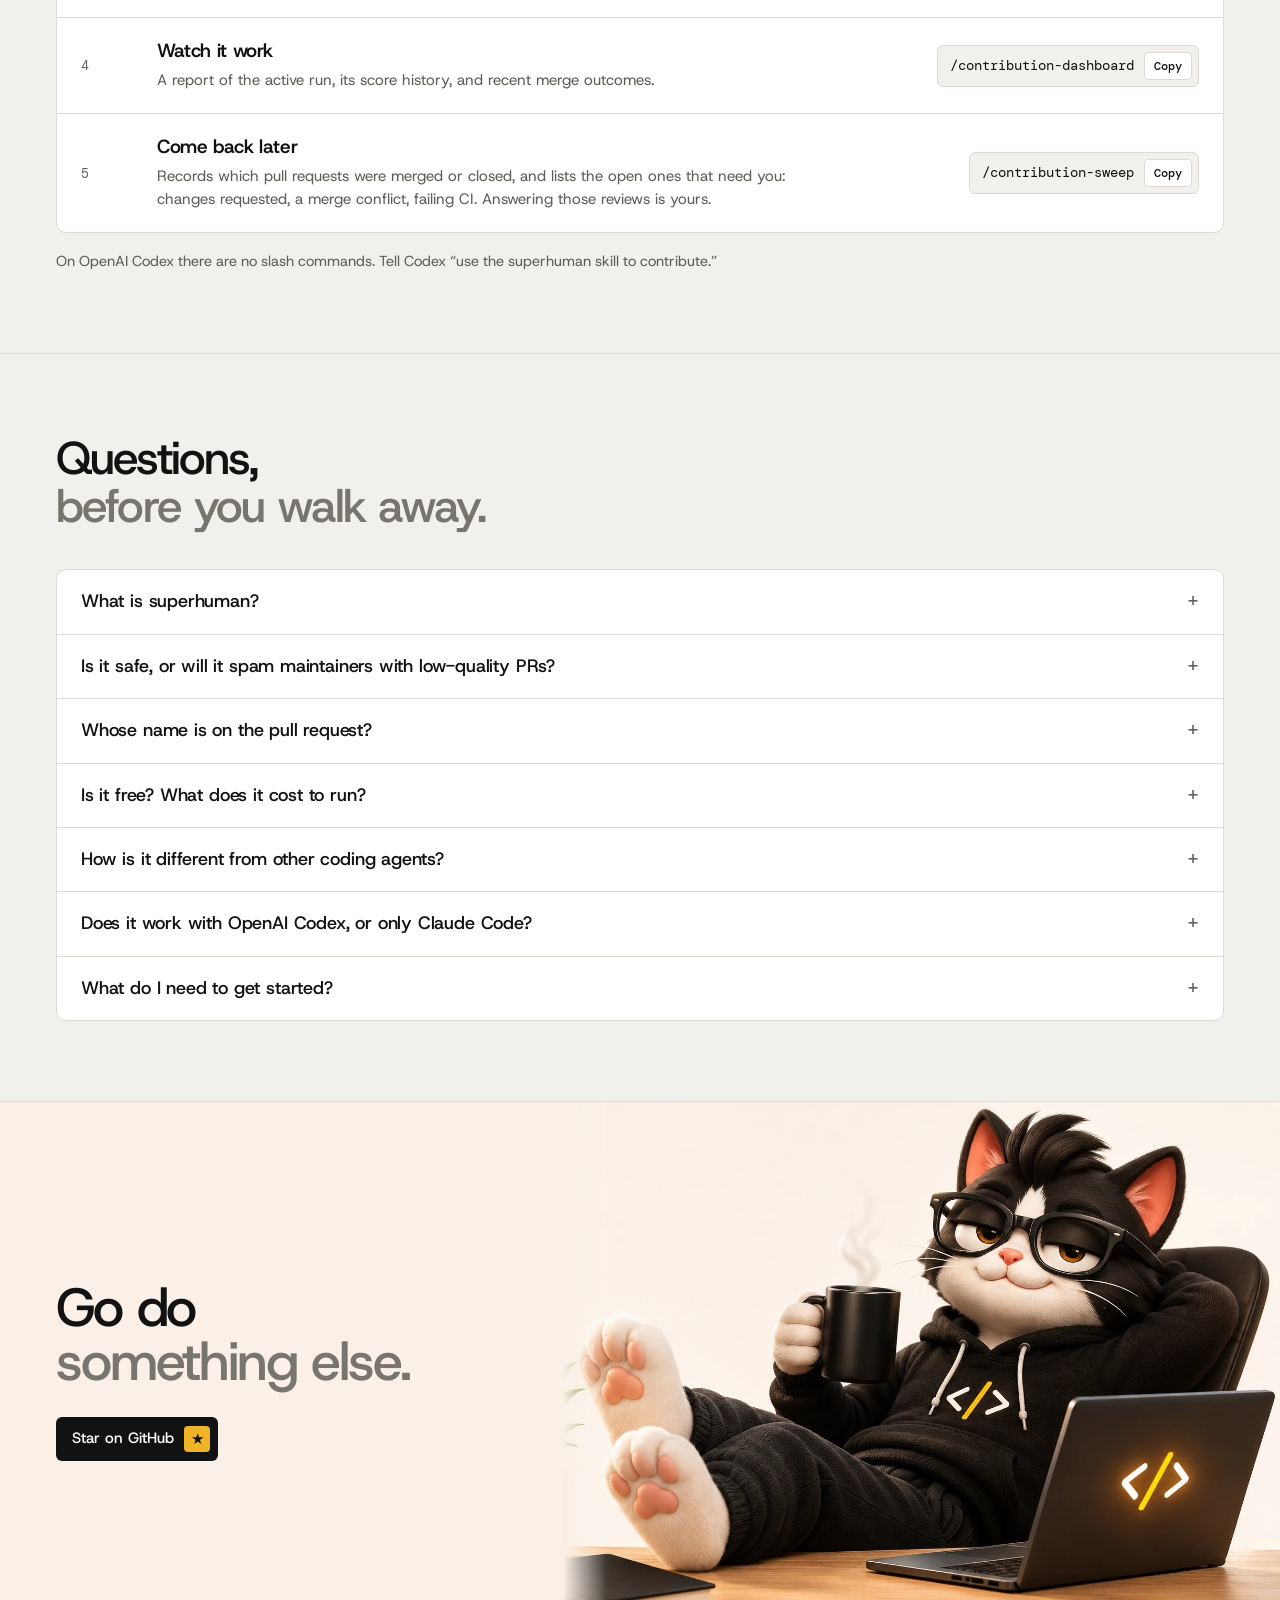
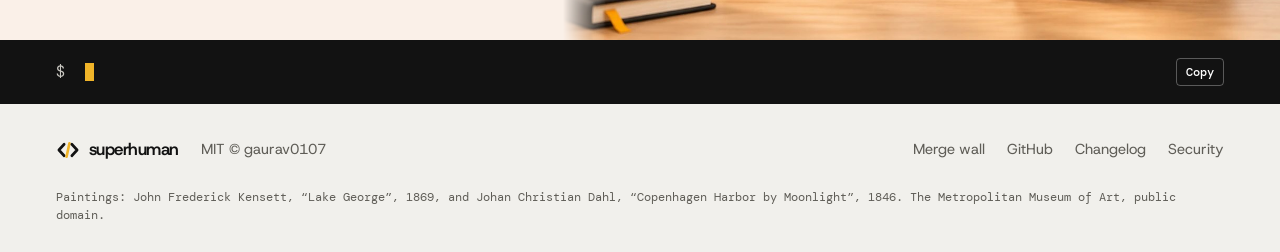
==== commit 4e05f0e1: "Fix every finding from the adversarial review Claims, checked against the plugin source and the publ" ====
--- a/index.html
+++ b/index.html
@@ -4,8 +4,8 @@
 <meta charset="UTF-8">
 <meta name="viewport" content="width=device-width, initial-scale=1.0">
 <title>superhuman: the open-source Claude Code plugin whose pull requests maintainers merge</title>
-<meta name="description" content="superhuman is a free, open-source plugin for Claude Code and Codex. It picks a GitHub issue, writes the fix, scores its own pull request, and opens it. 100+ pull requests merged by maintainers so far.">
-<meta name="keywords" content="open source contribution, github contribution graph, automated pull requests, ai open source contributor, autonomous coding agent, claude code agent, openai codex agent, merged pull requests, github contributions, how to contribute to open source">
+<meta name="description" content="superhuman is a free, open-source plugin for Claude Code and Codex. It picks a GitHub issue, writes the fix, opens a draft pull request and scores it before asking for review. 100+ pull requests merged by maintainers so far.">
+<meta name="keywords" content="open source contribution, automated pull requests, ai open source contributor, autonomous coding agent, claude code agent, openai codex agent, merged pull requests, github contributions, how to contribute to open source">
 <link rel="canonical" href="https://superhuman-oss.com/">
 <meta name="robots" content="index, follow, max-image-preview:large, max-snippet:-1">
 <meta name="author" content="gaurav0107">
@@ -17,7 +17,7 @@
 <meta property="og:url" content="https://superhuman-oss.com/">
 <meta property="og:title" content="superhuman. Don't trust the agent. Trust the merge.">
 <meta property="og:description" content="The open-source Claude Code plugin that opens pull requests real maintainers review and merge. Graded by maintainers, not benchmarks.">
-<meta property="og:image" content="https://superhuman-oss.com/assets/og.png">
+<meta property="og:image" content="https://superhuman-oss.com/assets/og.jpg">
 <meta property="og:image:width" content="1200">
 <meta property="og:image:height" content="630">
 <meta property="og:image:alt" content="superhuman. Don't trust the agent. Trust the merge. The open-source Claude Code plugin.">
@@ -26,10 +26,11 @@
 <meta name="twitter:card" content="summary_large_image">
 <meta name="twitter:title" content="superhuman. Don't trust the agent. Trust the merge.">
 <meta name="twitter:description" content="The open-source Claude Code plugin that opens pull requests real maintainers review and merge. Graded by maintainers, not benchmarks.">
-<meta name="twitter:image" content="https://superhuman-oss.com/assets/og.png">
+<meta name="twitter:image" content="https://superhuman-oss.com/assets/og.jpg">
 <meta name="twitter:image:alt" content="superhuman. Don't trust the agent. Trust the merge. The open-source Claude Code plugin.">
 <link rel="icon" type="image/svg+xml" href="assets/favicon.svg">
 <link rel="apple-touch-icon" href="assets/apple-touch-icon.png">
+<link rel="preload" as="image" href="assets/painting-day.jpg">
 <link rel="preconnect" href="https://fonts.googleapis.com">
 <link rel="preconnect" href="https://fonts.gstatic.com" crossorigin>
 <link href="https://fonts.googleapis.com/css2?family=Host+Grotesk:wght@400;500;600&family=DM+Mono:wght@400;500&display=swap" rel="stylesheet">
@@ -39,11 +40,11 @@
    Stone ruled page, white panels, ink type, one small yellow, two paintings, the product on screen. */
 :root{
   --bg:#f1f0ec; --panel:#fff; --ink:#121212; --mut:#77756e; --sub:#5f5d57; --line:#dcdad3; --chip:#f1f0ec;
-  --acc:#f0b429; --amber:#8a6700; --merged:#8250df; --r:10px; --pad:56px;
+  --acc:#f0b429; --amber:#8a6700; --merged:#7a45d6; --r:10px; --pad:56px;
   --sans:"Host Grotesk",system-ui,-apple-system,"Segoe UI",sans-serif; --mono:"DM Mono",ui-monospace,Menlo,monospace;
   /* Public-domain paintings, The Met Open Access: Kensett, "Lake George", 1869; Dahl, "Copenhagen Harbor by Moonlight", 1846 */
-  --day:url(https://images.metmuseum.org/CRDImages/ad/web-large/DT84.jpg);
-  --night:url(https://images.metmuseum.org/CRDImages/ep/web-large/DP-17567-001.jpg);
+  --day:url(assets/painting-day.jpg);
+  --night:url(assets/painting-night.jpg);
 }
 *{box-sizing:border-box;margin:0}
 html{scroll-behavior:smooth;-webkit-text-size-adjust:100%}
@@ -53,9 +54,10 @@
 code,.mono{font-family:var(--mono)}
 code{font-size:.9em;background:var(--chip);border:1px solid var(--line);border-radius:4px;padding:1px 5px;overflow-wrap:anywhere}
 :focus-visible{outline:2px solid var(--ink);outline-offset:3px;border-radius:4px}
-.dark :focus-visible,.cmdbar :focus-visible,.topbar :focus-visible,.term :focus-visible{outline-color:var(--acc)}
+.dark :focus-visible,.cmdbar :focus-visible,.cmdline :focus-visible,.topbar :focus-visible,.term :focus-visible{outline-color:var(--acc)}
 .wrap{max-width:1280px;margin:0 auto;position:relative}
 .rails{border-left:1px solid var(--line);border-right:1px solid var(--line)}
+.vh{position:absolute;width:1px;height:1px;overflow:hidden;clip-path:inset(50%);white-space:nowrap}
 .skip{position:absolute;left:-999px}.skip:focus{left:12px;top:12px;z-index:9;background:#fff;padding:8px 12px;border-radius:6px}
 
 /* logo, buttons */
@@ -72,6 +74,7 @@
 .topbar a{text-decoration:underline;text-underline-offset:3px;margin-left:6px;white-space:nowrap}
 .head{display:flex;align-items:center;gap:44px;height:68px;border-bottom:1px solid var(--line);padding:0 var(--pad)}
 .head nav{display:flex;gap:30px;font:500 15px/1 var(--sans);flex:1}
+.head nav a,.foot a,.tl{padding-block:6px}
 .head nav a:hover,.foot a:hover{text-decoration:underline;text-underline-offset:4px}
 .head .acts{display:flex;gap:10px}
 
@@ -124,7 +127,7 @@
 
 /* names strip */
 .strip{padding:44px var(--pad);border-top:1px solid var(--line);display:grid;grid-template-columns:330px 1fr;gap:40px;align-items:center}
-.strip p{font:500 22px/1.25 var(--sans);letter-spacing:-.02em}.strip p span{color:var(--mut)}
+.strip p{font:500 22px/1.25 var(--sans);letter-spacing:-.02em}.strip p>span{color:var(--sub)}
 .marq{overflow:hidden;-webkit-mask-image:linear-gradient(90deg,transparent,#000 8%,#000 92%,transparent);mask-image:linear-gradient(90deg,transparent,#000 8%,#000 92%,transparent)}
 .names{display:flex;width:max-content;gap:0 44px;padding-right:44px;font:500 21px/1.3 var(--sans);letter-spacing:-.03em;color:#3a3935}
 .names span{white-space:nowrap}
@@ -135,10 +138,11 @@
 .dark .art i{background:var(--night) center 46%/cover;filter:brightness(1.05) saturate(1.05)}
 .dark .art:after{content:"";position:absolute;inset:0;background:linear-gradient(rgba(12,12,14,.78),rgba(12,12,14,.62))}
 .dark .wrap{z-index:1;padding:88px var(--pad) 96px}
-.chs{display:grid;grid-template-columns:repeat(auto-fit,minmax(240px,1fr));gap:40px 56px}
+.chs{display:grid;grid-template-columns:repeat(3,1fr);gap:40px 56px}
 .ch .n{font:400 13px/1 var(--mono);color:#a3a19b}
 .ch h3{font:500 44px/1 var(--sans);letter-spacing:-.04em;margin:16px 0 18px}
 .ch p{font-size:17px;color:#d6d4ce}
+.dark code{background:rgba(255,255,255,.12);border-color:rgba(255,255,255,.22);color:#fff}
 
 /* light sections */
 .sec{padding:80px var(--pad);border-top:1px solid var(--line)}
@@ -199,7 +203,7 @@
 
 /* closing band: the mascot on its own backdrop, then the install line */
 .close{background:#faf0e8;position:relative;overflow:hidden;border-top:1px solid var(--line)}
-.close .pic{position:absolute;right:0;top:0;width:800px;height:600px;overflow:hidden;-webkit-mask-image:linear-gradient(90deg,transparent,#000 6%);mask-image:linear-gradient(90deg,transparent,#000 6%)}
+.close .pic{position:absolute;right:max(0px,calc(50vw - 900px));top:0;width:800px;height:600px;overflow:hidden;-webkit-mask-image:linear-gradient(90deg,transparent,#000 6%);mask-image:linear-gradient(90deg,transparent,#000 6%)}
 .close .pic img{position:absolute;right:0;top:0;height:100%;width:auto;max-width:none}
 .close>.wrap{height:600px;display:flex;flex-direction:column;justify-content:center;padding-left:var(--pad)}
 .close h2{font-size:60px;line-height:1}
@@ -222,33 +226,32 @@
   .lead-col{animation-delay:.12s}.cta{animation-delay:.24s}
   .board{animation:rise 1s .4s cubic-bezier(.2,.7,.2,1) both}
   .art i{animation:drift 26s ease-in-out infinite alternate}
-  .lane{animation:lanebg 10s infinite}
-  .lane b{animation:laneb 10s infinite}
+  .lane{animation:lanebg 10s both}
+  .lane b{animation:laneb 10s both}
   .lane:nth-child(2),.lane:nth-child(2) b{animation-delay:1.3s}
   .lane:nth-child(3),.lane:nth-child(3) b{animation-delay:2.6s}.lane:nth-child(4),.lane:nth-child(4) b{animation-delay:3.9s}
   .lane:nth-child(5),.lane:nth-child(5) b{animation-delay:5.2s}
-  .msg.a{animation:m1 10s infinite}.msg.z{animation:m2 10s infinite}.ok{animation:m3 10s infinite}
+  .msg.a{animation:rise .6s 2.8s both}.msg.z{animation:rise .6s 5.4s both}.ok{animation:rise .6s 6.8s both}
   .live{animation:pulse 1.6s ease-in-out infinite}
   .names{animation:marq 34s linear infinite}
 }
 @keyframes rise{from{opacity:0;transform:translateY(22px)}}
 @keyframes drift{from{transform:scale(1.07) translate(1.2%,0)}to{transform:scale(1) translate(-1.2%,-1%)}}
-@keyframes lanebg{0%,100%{background:transparent}1%,12%{background:var(--chip)}14%{background:transparent}}
-@keyframes laneb{0%{background:var(--chip);color:var(--sub)}1%,12%{background:var(--acc);color:#17150f}14%,92%{background:var(--ink);color:#fff}96%,100%{background:var(--chip);color:var(--sub)}}
-@keyframes m1{0%,24%{opacity:0;transform:translateY(8px)}28%,94%{opacity:1;transform:none}98%,100%{opacity:0}}
-@keyframes m2{0%,52%{opacity:0;transform:translateY(8px)}56%,94%{opacity:1;transform:none}98%,100%{opacity:0}}
-@keyframes m3{0%,66%{opacity:0;transform:scale(.97)}70%,94%{opacity:1;transform:none}98%,100%{opacity:0}}
+@keyframes lanebg{0%{background:transparent}1%,12%{background:var(--chip)}14%,100%{background:transparent}}
+@keyframes laneb{0%{background:var(--chip);color:var(--sub)}1%,12%{background:var(--acc);color:#17150f}14%,100%{background:var(--ink);color:#fff}}
 @keyframes pulse{50%{opacity:.35}}
 @keyframes marq{to{transform:translateX(-50%)}}
-@keyframes type{0%,8%{width:0}55%,92%{width:83ch}100%{width:0}}
+@keyframes type{0%,8%{width:0}55%,92%{width:89ch}100%{width:0}}
 @keyframes blink{50%{opacity:0}}
 
 /* wide screens with motion: the install line types itself */
 @media (min-width:1100px) and (prefers-reduced-motion:no-preference){
-  .type b{display:inline-block;overflow:hidden;white-space:nowrap;width:0;animation:type 9s steps(83) infinite}
+  .type b{display:inline-block;overflow:hidden;white-space:nowrap;width:0;animation:type 9s steps(89) infinite}
   .type i{display:block;animation:blink 1s steps(2) infinite}
 }
 
+@media (prefers-reduced-motion:reduce){html{scroll-behavior:auto}.names{flex-wrap:wrap;width:auto;gap:6px 36px;padding-right:0}.names [aria-hidden]{display:none}.marq{-webkit-mask-image:none;mask-image:none}}
+@media print{*{animation:none!important}.art,.marq,.copy,.skip{display:none!important}.dark,.cmdbar,.term,.topbar,.cmdline,.b{background:#fff!important;color:#000!important}.dark *,.cmdbar *,.term *{color:#000!important}}
 @media (max-width:1320px){.rails{border-left:0;border-right:0}}
 /* between the phone layout and full width, the closing band scales so the headline never meets the mascot */
 @media (min-width:1100px) and (max-width:1420px){.close .pic{width:56vw;height:42vw}.close>.wrap{height:42vw}.close h2{font-size:4.2vw}}
@@ -262,6 +265,7 @@
   .bb{grid-template-columns:minmax(0,1fr)}
   .bb>div+div{border-left:0;border-top:1px solid var(--line)}
   .strip{grid-template-columns:1fr;gap:22px}
+  .chs{grid-template-columns:1fr}
   .proof{grid-template-columns:1fr 1fr}.proof>div{grid-column:1/-1}
   .cells{grid-template-columns:1fr 1fr}.cells.c3{grid-template-columns:1fr}.cells.c3>*{border-left:0}.cells.c3>*+*{border-top:1px solid var(--line)}
   .cells>*:nth-child(odd){border-left:0}.cells>*:nth-child(n+3){border-top:1px solid var(--line)}
@@ -276,8 +280,6 @@
   .head .w{display:none}
   .sec{padding:56px var(--pad)}
   h2{font-size:34px}.close h2{font-size:44px}
-  .stats{grid-template-columns:1fr}.stats div+div{border-left:0;border-top:1px solid var(--line)}
-  .stats b{font-size:54px}
   .proof,.cells,.cells.c3{grid-template-columns:1fr}
   .cells>*{border-left:0}.cells>*+*{border-top:1px solid var(--line)}
   .cells .no{margin-bottom:16px}
@@ -299,7 +301,7 @@
   "applicationCategory": "DeveloperApplication",
   "applicationSubCategory": "AI coding agent",
   "operatingSystem": "Claude Code, OpenAI Codex, macOS, Linux",
-  "description": "An open-source plugin for Claude Code and OpenAI Codex that automates open-source contributions: an agent team picks a GitHub issue, learns the repository's conventions from its merged PRs, writes and tests the fix, and scores its own pull request on a 10-dimension rubric until it reaches roughly 95% merge-probability. You run it under your own GitHub account, and by default each pull request says it was opened with superhuman.",
+  "description": "An open-source plugin for Claude Code and OpenAI Codex that automates open-source contributions: an agent team picks a GitHub issue, learns the repository's conventions from its merged PRs, writes the fix, opens a draft pull request, scores it on a 10-dimension rubric, marks it ready for review at 80%, and keeps improving it toward 95% by its own score. You run it under your own GitHub account, and by default each pull request says it was opened with superhuman.",
   "url": "https://superhuman-oss.com/",
   "downloadUrl": "https://github.com/gaurav0107/superhuman",
   "installUrl": "https://github.com/gaurav0107/superhuman",
@@ -308,8 +310,8 @@
   "isAccessibleForFree": true,
   "author": { "@type": "Person", "name": "gaurav0107", "url": "https://github.com/gaurav0107" },
   "offers": { "@type": "Offer", "price": "0", "priceCurrency": "USD" },
-  "keywords": "open source contribution, github contribution graph, automated pull requests, autonomous coding agent, Claude Code plugin, Codex skill, AI agent for GitHub issues, autonomous open-source contributions, AI pull requests, contribute to open source with AI, merge-ready pull requests, merged pull requests",
-  "image": "https://superhuman-oss.com/assets/og.png"
+  "keywords": "open source contribution, automated pull requests, autonomous coding agent, Claude Code plugin, Codex skill, AI agent for GitHub issues, autonomous open-source contributions, AI pull requests, contribute to open source with AI, merge-ready pull requests, merged pull requests",
+  "image": "https://superhuman-oss.com/assets/og.jpg"
 }
 </script>
 
@@ -320,7 +322,7 @@
   "name": "superhuman",
   "url": "https://superhuman-oss.com/",
   "description": "The open-source Claude Code plugin that opens pull requests real maintainers review and merge.",
-  "image": "https://superhuman-oss.com/assets/og.png",
+  "image": "https://superhuman-oss.com/assets/og.jpg",
   "publisher": {
     "@type": "Organization",
     "name": "superhuman",
@@ -332,6 +334,7 @@
 </head>
 <body>
 <a class="skip" href="#main">Skip to content</a>
+<p class="vh" id="say" role="status"></p>
 
 <div class="topbar"><span><span data-n="merged">121</span> pull requests merged by open-source maintainers.<a href="/merged">See the merge wall →</a></span></div>
 
@@ -350,14 +353,16 @@
       <a class="b" href="#install">Install<i aria-hidden="true">→</i></a>
     </div>
   </header>
-
-  <main id="main">
+</div>
+
+<main id="main">
+<div class="wrap rails">
   <section class="hero">
     <div class="art" aria-hidden="true"><i></i></div>
     <p class="eyebrow">The open-source plugin for Claude Code and Codex</p>
     <h1>Merged PRs,<br><span>while you’re doing something else.</span></h1>
     <div class="lead-col">
-      <p class="lead">superhuman picks an issue a maintainer asked for, studies how that project works, opens one pull request and answers the review. Maintainers do the merging.</p>
+      <p class="lead">superhuman picks an open issue nobody has claimed, studies how that project works, and opens one pull request. Maintainers do the merging.</p>
       <a class="fact" href="/merged"><b data-n="merged">121</b><span>merged into Hugging Face transformers, Deno, ClickHouse and <span data-n="more">45</span> more projects</span></a>
     </div>
     <div class="cta">
@@ -366,7 +371,7 @@
       <a class="tl" href="https://github.com/ClickHouse/ClickHouse/pull/106916#pullrequestreview-4727413784">Read a real review</a>
     </div>
 
-    <div class="board" aria-label="A sample run, one real merged pull request, and recent merges">
+    <div class="board" role="group" aria-label="A sample run, one real merged pull request, and recent merges">
       <div class="bh"><span><i class="live"></i>The run<span class="tag">sample</span></span><span class="ver">superhuman v0.6.10</span></div>
       <div class="bb">
         <div class="lanes">
@@ -385,11 +390,11 @@
           <a class="ok" href="https://github.com/ClickHouse/ClickHouse/pull/106916">Merged by alexey-milovidov, 18 Jul 2026, 03:07 UTC</a>
         </div>
         <div class="queue">
-          <p class="cap">Merge queue<span class="tag">real, dates in UTC</span></p>
-          <a class="qr" href="https://github.com/apache/superset/pull/42489"><span><b>fix(core): stop discarding API errors that quote an HTML tag</b><small>apache/superset #42489 · 1 Oct</small></span><em>Merged</em></a>
-          <a class="qr" href="https://github.com/huggingface/transformers/pull/45611"><span><b>Raise clear error for single_label_classification with num_labels=1</b><small>huggingface/transformers #45611 · 24 Apr</small></span><em>Merged</em></a>
-          <a class="qr" href="https://github.com/denoland/deno/pull/36321"><span><b>fix(ext/node): apply backpressure in Readable.toWeb()</b><small>denoland/deno #36321 · 28 Jul</small></span><em>Merged</em></a>
-          <a class="qr" href="https://github.com/oxc-project/oxc/pull/23015"><span><b>fix(linter/jsx-a11y): attribute-aware implicit roles in no-redundant-roles</b><small>oxc-project/oxc #23015 · 11 Jun</small></span><em>Merged</em></a>
+          <p class="cap">Merged<span class="tag">real, dates in UTC</span></p>
+          <a class="qr" href="https://github.com/huggingface/transformers/pull/45611"><span><b>Raise clear error for `problem_type=&quot;single_label_classification&quot;` with `num_labels=1`</b><small>huggingface/transformers #45611 · 24 Apr</small></span><em>Merged</em></a>
+          <a class="qr" href="https://github.com/mitmproxy/mitmproxy/pull/8326"><span><b>proxy: bracket IPv6 literals in upstream CONNECT authority</b><small>mitmproxy/mitmproxy #8326 · 17 Jul</small></span><em>Merged</em></a>
+          <a class="qr" href="https://github.com/oxc-project/oxc/pull/23015"><span><b>fix(linter/jsx-a11y): no-redundant-roles attribute-aware implicit roles for `&lt;input&gt;`, skip ancestor-conditional elements</b><small>oxc-project/oxc #23015 · 11 Jun</small></span><em>Merged</em></a>
+          <a class="qr" href="https://github.com/mlflow/mlflow/pull/23488"><span><b>Support optimizing chat-type prompts in `optimize_prompts`</b><small>mlflow/mlflow #23488 · 12 Aug</small></span><em>Merged</em></a>
           <div class="sum"><b data-n="merged" data-count>121</b><span>pull requests merged by maintainers in <span data-n="repos">48</span> projects</span></div>
         </div>
       </div>
@@ -397,10 +402,10 @@
   </section>
 
   <section class="strip" aria-label="Projects that merged its pull requests">
-    <p>Merged by the maintainers of <span><span data-n="repos">48</span> projects with <span data-n="stars">2.9M</span> stars</span></p>
+    <p>Merged by the maintainers of <span><span data-n="repos">48</span> open-source projects</span></p>
     <div class="marq"><div class="names">
-      <span>transformers</span><span>Deno</span><span>ClickHouse</span><span>Airflow</span><span>Gemini CLI</span><span>Keycloak</span><span>Superset</span><span>MLflow</span><span>LlamaIndex</span><span>Ant Design</span><span>Tesseract</span><span>Pydantic AI</span>
-      <span aria-hidden="true">transformers</span><span aria-hidden="true">Deno</span><span aria-hidden="true">ClickHouse</span><span aria-hidden="true">Airflow</span><span aria-hidden="true">Gemini CLI</span><span aria-hidden="true">Keycloak</span><span aria-hidden="true">Superset</span><span aria-hidden="true">MLflow</span><span aria-hidden="true">LlamaIndex</span><span aria-hidden="true">Ant Design</span><span aria-hidden="true">Tesseract</span><span aria-hidden="true">Pydantic AI</span>
+      <span>transformers</span><span>Deno</span><span>ClickHouse</span><span>Gemini CLI</span><span>MLflow</span><span>LlamaIndex</span><span>Ant Design</span><span>Pydantic AI</span><span>Gitea</span><span>mitmproxy</span><span>PyTorch Lightning</span><span>mem0</span>
+      <span aria-hidden="true">transformers</span><span aria-hidden="true">Deno</span><span aria-hidden="true">ClickHouse</span><span aria-hidden="true">Gemini CLI</span><span aria-hidden="true">MLflow</span><span aria-hidden="true">LlamaIndex</span><span aria-hidden="true">Ant Design</span><span aria-hidden="true">Pydantic AI</span><span aria-hidden="true">Gitea</span><span aria-hidden="true">mitmproxy</span><span aria-hidden="true">PyTorch Lightning</span><span aria-hidden="true">mem0</span>
     </div></div>
   </section>
 
@@ -408,20 +413,20 @@
     <h2>A fix you want, <span>in a project you use.</span></h2>
     <div class="panel cells c3">
       <div><h3>Aim it at the bug you hit</h3><p><code>/contribute owner/repo 12345</code> takes an issue in a project you depend on to a pull request its maintainers can merge. Or let it pick one for you.</p></div>
-      <div><h3>It learns the house rules first</h3><p>It reads the project’s last 10–20 merged pull requests, runs the project’s own CI, and stops if the work is weak.</p></div>
+      <div><h3>It learns the house rules first</h3><p>It reads the project’s last 10–20 merged pull requests and runs the project’s CI commands locally before it asks for a review.</p></div>
       <div><h3>You stay responsible for it</h3><p>The pull request opens from your fork, under your name. By default it says it was opened with superhuman. Free and MIT.</p></div>
     </div>
   </section>
-  </main>
 </div>
 
 <section class="dark" id="how" aria-label="How it works">
   <div class="art" aria-hidden="true"><i></i></div>
   <div class="wrap">
+    <h2 class="vh">How it works</h2>
     <div class="chs">
-      <div class="ch"><p class="n">1 of 3</p><h3>It picks<br>the issue</h3><p>It ranks the open issues, skips docs-only ones, taken ones and anything under a day old, and reads the last 10–20 merged pull requests to learn the house style.</p></div>
-      <div class="ch"><p class="n">2 of 3</p><h3>It opens the<br>pull request</h3><p>One small change, tests first, in the project’s own commit style. It scores its own work and only opens the pull request when it expects a merge.</p></div>
-      <div class="ch"><p class="n">3 of 3</p><h3>Maintainers<br>merge it</h3><p>It answers review comments and fixes what they ask for. The decision stays with the people who run the project.</p></div>
+      <div class="ch"><p class="n">1 of 3</p><h3>It picks<br>the issue</h3><p>It ranks the open issues, filters out ones marked docs-only, taken ones and anything under a day old, and reads the last 10–20 merged pull requests to learn the house style.</p></div>
+      <div class="ch"><p class="n">2 of 3</p><h3>It opens the<br>pull request</h3><p>One small change in the project’s own commit style, with tests where the project expects them. It opens a draft, scores it on a 10-dimension rubric, and marks it ready for review once the score reaches 80%.</p></div>
+      <div class="ch"><p class="n">3 of 3</p><h3>Maintainers<br>merge it</h3><p>It answers review comments that arrive while it is running. Later ones are yours: <code>/contribution-sweep</code> lists the pull requests waiting on you. The decision to merge stays with the people who run the project.</p></div>
     </div>
   </div>
 </section>
@@ -429,12 +434,12 @@
 <div class="wrap rails">
   <section class="sec" id="respect">
     <h2>Respect <span>for maintainers.</span></h2>
-    <p class="lede">A maintainer’s review time is the scarce resource. Most agent tools generate once and hope. superhuman is built to spend as little of that time as it can.</p>
+    <p class="lede">A maintainer’s review time is the scarce resource. superhuman is built to spend as little of it as it can.</p>
     <div class="panel cells">
-      <div><h3>It says what it is</h3><p>By default, the pull request body says it was opened with superhuman.</p></div>
-      <div><h3>It scores itself first</h3><p>It grades its own pull request on a 10-dimension rubric and fixes the weakest one. If the work is still weak, it stops.</p></div>
-      <div><h3>It leaves taken work alone</h3><p>It skips issues someone has already taken, and it skips docs-only issues.</p></div>
-      <div><h3>It stays in its own fork</h3><p>Forks only. It pushes with <code>--force-with-lease</code> and runs only allowlisted CI commands.</p></div>
+      <div><h3>Disclosure is on by default</h3><p>By default, the pull request body says it was opened with superhuman.</p></div>
+      <div><h3>It scores its own work</h3><p>The pull request starts as a draft. It is marked ready for review only after it scores 80% on a 10-dimension rubric.</p></div>
+      <div><h3>It leaves taken work alone</h3><p>It skips issues someone has already taken, and filters out issues marked docs-only.</p></div>
+      <div><h3>It pushes only to your fork</h3><p>It pushes with <code>--force-with-lease</code>, to your fork only, and runs the project’s CI commands locally from an allowlist.</p></div>
     </div>
   </section>
 
@@ -443,18 +448,18 @@
     <p class="lede">Each of these is a real pull request, reviewed and merged by that project’s maintainers. Open any of them and read the review.</p>
     <div class="proof">
       <a class="evi" href="https://github.com/ClickHouse/ClickHouse/pull/106916">
-        <img src="assets/evidence-clickhouse.jpg" width="1080" height="1350" loading="lazy" alt="Pull request #106916, Common: mask sensitive data on Exception::addMessage, merged into ClickHouse by @alexey-milovidov on 18 July 2026. Maintainer review: Thanks, looks good!">
+        <img src="assets/evidence-clickhouse.jpg" width="720" height="900" loading="lazy" alt="Pull request #106916, Common: mask sensitive data on Exception::addMessage, merged into ClickHouse by @alexey-milovidov on 18 July 2026. Maintainer review: Thanks, looks good!">
       </a>
-      <a class="evi" href="https://github.com/huggingface/transformers/pull/45611">
-        <img src="assets/evidence-transformers.jpg" width="1080" height="1350" loading="lazy" alt="Pull request #45611, Raise clear error for problem_type single_label_classification with num_labels=1, merged into Hugging Face transformers by @Rocketknight1 on 24 April 2026.">
+      <a class="evi" href="https://github.com/denoland/deno/pull/36321">
+        <img src="assets/evidence-deno.jpg" width="720" height="900" loading="lazy" alt="Pull request #36321, fix(ext/node): apply backpressure in Readable.toWeb(), merged into Deno by @bartlomieju on 28 July 2026.">
       </a>
       <div>
         <ul class="panel prs">
-        <li><a href="https://github.com/google-gemini/gemini-cli/pull/25822"><span class="r">google-gemini/gemini-cli</span><span class="num">#25822</span><span class="d">Add the missing response key to the custom theme text schema</span></a></li>
-        <li><a href="https://github.com/apache/airflow/pull/65685"><span class="r">apache/airflow</span><span class="num">#65685</span><span class="d">Honor AUTH_ROLE_PUBLIC in the FastAPI API server</span></a></li>
-        <li><a href="https://github.com/keycloak/keycloak/pull/50809"><span class="r">keycloak/keycloak</span><span class="num">#50809</span><span class="d">Honor the configured admin realm in ClientManager.isInternalClient</span></a></li>
-        <li><a href="https://github.com/tesseract-ocr/tesseract/pull/4563"><span class="r">tesseract-ocr/tesseract</span><span class="num">#4563</span><span class="d">Fix a crash when LSTM is missing in a disabled-legacy build</span></a></li>
-        <li><a href="https://github.com/Lightning-AI/pytorch-lightning/pull/21686"><span class="r">Lightning-AI/pytorch-lightning</span><span class="num">#21686</span><span class="d">Fix torch.compile breaking toggle_optimizer</span></a></li>
+          <li><a href="https://github.com/google-gemini/gemini-cli/pull/25822"><span class="r">google-gemini/gemini-cli</span><span class="num">#25822</span><span class="d">fix(cli): add missing response key to custom theme text schema</span></a></li>
+          <li><a href="https://github.com/Lightning-AI/pytorch-lightning/pull/21686"><span class="r">Lightning-AI/pytorch-lightning</span><span class="num">#21686</span><span class="d">Fix torch.compile breaking toggle_optimizer / untoggle_optimizer</span></a></li>
+          <li><a href="https://github.com/go-gitea/gitea/pull/38479"><span class="r">go-gitea/gitea</span><span class="num">#38479</span><span class="d">fix(packages): serve noarch Alpine index for any requested architecture</span></a></li>
+          <li><a href="https://github.com/ant-design/ant-design/pull/58241"><span class="r">ant-design/ant-design</span><span class="num">#58241</span><span class="d">fix(Descriptions): apply labelStyle/contentStyle to bordered cells</span></a></li>
+          <li><a href="https://github.com/mem0ai/mem0/pull/5202"><span class="r">mem0ai/mem0</span><span class="num">#5202</span><span class="d">fix(vector_stores): pass namespace as top-level kwarg to UpstashVector query_many</span></a></li>
         </ul>
         <p class="note"><a href="/merged">See all <span data-n="merged">121</span> on the Merge Wall →</a></p>
       </div>
@@ -466,20 +471,21 @@
     <div class="grid2">
       <div class="term">
         <div class="term-h"><h3>Claude Code</h3><button class="copy" type="button" data-copy="curl -fsSL https://raw.githubusercontent.com/gaurav0107/superhuman/main/install.sh | bash" aria-label="Copy the Claude Code install command">Copy</button></div>
-        <div class="term-c" tabindex="0">
+        <div class="term-c">
           <div class="c"># installs superhuman + dependencies</div>
           <div>curl -fsSL https://raw.githubusercontent.com/gaurav0107/superhuman/main/install.sh | bash</div>
         </div>
       </div>
       <div class="term">
         <div class="term-h"><h3>Codex</h3><button class="copy" type="button" data-copy="curl -fsSL https://raw.githubusercontent.com/gaurav0107/superhuman/main/install.sh | bash -s -- --codex" aria-label="Copy the Codex install command">Copy</button></div>
-        <div class="term-c" tabindex="0">
+        <div class="term-c">
           <div class="c"># installs the skill; then say "use the superhuman skill to contribute"</div>
           <div>curl -fsSL https://raw.githubusercontent.com/gaurav0107/superhuman/main/install.sh | bash -s -- --codex</div>
         </div>
       </div>
     </div>
-    <p class="note">Needs <code>gh</code> (authenticated), <code>git</code> and <code>jq</code>. MIT licensed.</p>
+    <p class="note">Needs <code>gh</code> (authenticated), <code>git</code>, <code>jq</code> and <code>python3</code>. The installer also adds two plugins superhuman builds on: superpowers (required) and everything-claude-code (recommended; <code>--skip-ecc</code> leaves it out). <a href="https://github.com/gaurav0107/superhuman/blob/main/install.sh">Read install.sh</a> first, or run it with <code>--dry-run</code> to see what it would do.</p>
+    <p class="note">superhuman sends opt-out usage telemetry: three small events keyed by your GitHub username, and nothing about your repositories or code. <a href="https://github.com/gaurav0107/superhuman/blob/main/TELEMETRY.md">What is sent, and how to turn it off</a>. MIT licensed.</p>
   </section>
 
   <section class="sec" id="use">
@@ -506,8 +512,13 @@
       </li>
       <li>
         <span class="no">4</span>
-        <div><h3>Watch it work</h3><p>A live view of the active run, its score history, and every merge outcome so far.</p></div>
+        <div><h3>Watch it work</h3><p>A report of the active run, its score history, and recent merge outcomes.</p></div>
         <div class="cmds"><div class="cmd"><span>/contribution-dashboard</span><button class="copy" type="button" data-copy="/contribution-dashboard" aria-label="Copy /contribution-dashboard">Copy</button></div></div>
+      </li>
+      <li>
+        <span class="no">5</span>
+        <div><h3>Come back later</h3><p>Records which pull requests were merged or closed, and lists the open ones that need you: changes requested, a merge conflict, failing CI. Answering those reviews is yours.</p></div>
+        <div class="cmds"><div class="cmd"><span>/contribution-sweep</span><button class="copy" type="button" data-copy="/contribution-sweep" aria-label="Copy /contribution-sweep">Copy</button></div></div>
       </li>
     </ol>
     <p class="note">On OpenAI Codex there are no slash commands. Tell Codex “use the superhuman skill to contribute.”</p>
@@ -518,31 +529,31 @@
     <div class="panel faq">
       <details>
         <summary>What is superhuman?</summary>
-        <div class="faq-a">superhuman is a free, open-source (MIT) plugin for <strong>Claude Code</strong> and <strong>OpenAI Codex</strong> that takes a real open-source issue to a pull request. An agent team picks a GitHub issue, learns the repository's conventions from its merged PRs, writes the fix with tests, and scores its own pull request on a 10-dimension rubric, iterating until it reaches roughly 95% merge-probability. Its pull requests have been merged by maintainers of projects like Hugging Face Transformers, Apache Airflow, and Ant Design.</div>
+        <div class="faq-a">superhuman is a free, open-source (MIT) plugin for <strong>Claude Code</strong> and <strong>OpenAI Codex</strong> that takes a real open-source issue to a pull request. An agent team picks a GitHub issue, learns the repository's conventions from its merged PRs, writes the fix, opens a draft pull request and scores it on a 10-dimension rubric, improving it until its own score reaches roughly 95%. Pull requests it opened from the author's account have been merged by maintainers of projects like Hugging Face Transformers, Deno, and ClickHouse.</div>
       </details>
       <details>
         <summary>Is it safe, or will it spam maintainers with low-quality PRs?</summary>
-        <div class="faq-a">Safety is the core design goal. superhuman only opens a pull request after its scorer estimates roughly 95% merge-probability two runs in a row, so maintainers see finished work, not noise. By default, the PR body says it was opened with superhuman. It works on forks only, pushes with <code>--force-with-lease</code>, runs only allowlisted CI commands, and is MIT-licensed and fully auditable.</div>
+        <div class="faq-a">It is built to keep unfinished work away from maintainers. It opens the pull request as a draft and marks it ready for review only when its score reaches 80%. It keeps fixing the weakest part until it scores 95% twice in a row, or stops and explains what's blocking. That score is its own estimate, not a measured merge rate. By default, the PR body says it was opened with superhuman. It pushes only to your fork, with <code>--force-with-lease</code>, runs only allowlisted CI commands, and is MIT-licensed and fully auditable.</div>
       </details>
       <details>
         <summary>Whose name is on the pull request?</summary>
-        <div class="faq-a">Yours. superhuman runs under your own GitHub account: the pull request opens from your fork, under your name, and you are responsible for it like any other change you send. By default, the PR body says it was opened with superhuman, so the maintainer knows what they are reviewing.</div>
+        <div class="faq-a">Yours. superhuman runs under your own GitHub account: the pull request opens from your fork, under your name, and you are responsible for it like any other change you send. By default, the PR body says it was opened with superhuman.</div>
       </details>
       <details>
         <summary>Is it free? What does it cost to run?</summary>
         <div class="faq-a">superhuman itself is free and open-source under the MIT license. You only pay for your own model usage through Claude Code or Codex. There is no separate subscription, seat, or API of its own.</div>
       </details>
       <details>
-        <summary>How is it different from Copilot, Cursor, Devin, or SWE-agent?</summary>
-        <div class="faq-a">Most AI coding tools are open-loop: they generate a change once and hope it's good. superhuman is closed-loop. It grades its own PR against a maintainer-style rubric and keeps fixing the single weakest dimension until the PR would actually merge. That self-scoring gate is why its pull requests are built to be accepted, rather than added to the pile of unreviewed AI-generated PRs.</div>
+        <summary>How is it different from other coding agents?</summary>
+        <div class="faq-a">Most coding agents are graded by their own tests. superhuman is built around what one project's maintainers accept: it learns the project's conventions from merged pull requests and scores its work against a maintainer-style rubric before it asks for a review. Its results are public as merged pull requests, each with its review.</div>
       </details>
       <details>
         <summary>Does it work with OpenAI Codex, or only Claude Code?</summary>
-        <div class="faq-a">Both. The install script (<code>curl -fsSL https://raw.githubusercontent.com/gaurav0107/superhuman/main/install.sh | bash</code>) sets up superhuman and its dependencies for Claude Code. Add <code>-s -- --codex</code> to also link the skill into Codex, then tell Codex to "use the superhuman skill to contribute." The same agent workflow runs on either harness.</div>
+        <div class="faq-a">Both. The install script (<code>curl -fsSL https://raw.githubusercontent.com/gaurav0107/superhuman/main/install.sh | bash</code>) sets up superhuman and its dependencies for Claude Code. Add <code>-s -- --codex</code> to also link the skill into Codex, then tell Codex to "use the superhuman skill to contribute."</div>
       </details>
       <details>
         <summary>What do I need to get started?</summary>
-        <div class="faq-a">Run the one-line install script; it sets up superhuman and its dependencies. You need <code>gh</code> (authenticated), <code>git</code> and <code>jq</code>. The command is in the <a href="#install">Install section</a> above.</div>
+        <div class="faq-a">Run the one-line install script. You need <code>gh</code> (authenticated), <code>git</code>, <code>jq</code> and <code>python3</code>. The command is in the <a href="#install">Install section</a> above.</div>
       </details>
     </div>
   </section>
@@ -558,7 +569,7 @@
       "name": "What is superhuman?",
       "acceptedAnswer": {
         "@type": "Answer",
-        "text": "superhuman is a free, open-source (MIT) plugin for Claude Code and OpenAI Codex that takes a real open-source issue to a pull request. An agent team picks a GitHub issue, learns the repository's conventions from its merged PRs, writes the fix with tests, and scores its own pull request on a 10-dimension rubric, iterating until it reaches roughly 95% merge-probability. Its pull requests have been merged by maintainers of projects like Hugging Face Transformers, Apache Airflow, and Ant Design."
+        "text": "superhuman is a free, open-source (MIT) plugin for Claude Code and OpenAI Codex that takes a real open-source issue to a pull request. An agent team picks a GitHub issue, learns the repository's conventions from its merged PRs, writes the fix, opens a draft pull request and scores it on a 10-dimension rubric, improving it until its own score reaches roughly 95%. Pull requests it opened from the author's account have been merged by maintainers of projects like Hugging Face Transformers, Deno, and ClickHouse."
       }
     },
     {
@@ -566,7 +577,7 @@
       "name": "Is it safe, or will it spam maintainers with low-quality PRs?",
       "acceptedAnswer": {
         "@type": "Answer",
-        "text": "Safety is the core design goal. superhuman only opens a pull request after its scorer estimates roughly 95% merge-probability two runs in a row, so maintainers see finished work, not noise. By default, the PR body says it was opened with superhuman. It works on forks only, pushes with --force-with-lease, runs only allowlisted CI commands, and is MIT-licensed and fully auditable."
+        "text": "It is built to keep unfinished work away from maintainers. It opens the pull request as a draft and marks it ready for review only when its score reaches 80%. It keeps fixing the weakest part until it scores 95% twice in a row, or stops and explains what's blocking. That score is its own estimate, not a measured merge rate. By default, the PR body says it was opened with superhuman. It pushes only to your fork, with --force-with-lease, runs only allowlisted CI commands, and is MIT-licensed and fully auditable."
       }
     },
     {
@@ -574,7 +585,7 @@
       "name": "Whose name is on the pull request?",
       "acceptedAnswer": {
         "@type": "Answer",
-        "text": "Yours. superhuman runs under your own GitHub account: the pull request opens from your fork, under your name, and you are responsible for it like any other change you send. By default, the PR body says it was opened with superhuman, so the maintainer knows what they are reviewing."
+        "text": "Yours. superhuman runs under your own GitHub account: the pull request opens from your fork, under your name, and you are responsible for it like any other change you send. By default, the PR body says it was opened with superhuman."
       }
     },
     {
@@ -587,10 +598,10 @@
     },
     {
       "@type": "Question",
-      "name": "How is it different from Copilot, Cursor, Devin, or SWE-agent?",
+      "name": "How is it different from other coding agents?",
       "acceptedAnswer": {
         "@type": "Answer",
-        "text": "Most AI coding tools are open-loop: they generate a change once and hope it's good. superhuman is closed-loop. It grades its own PR against a maintainer-style rubric and keeps fixing the single weakest dimension until the PR would actually merge. That self-scoring gate is why its pull requests are built to be accepted, rather than added to the pile of unreviewed AI-generated PRs."
+        "text": "Most coding agents are graded by their own tests. superhuman is built around what one project's maintainers accept: it learns the project's conventions from merged pull requests and scores its work against a maintainer-style rubric before it asks for a review. Its results are public as merged pull requests, each with its review."
       }
     },
     {
@@ -598,7 +609,7 @@
       "name": "Does it work with OpenAI Codex, or only Claude Code?",
       "acceptedAnswer": {
         "@type": "Answer",
-        "text": "Both. The install script (curl -fsSL https://raw.githubusercontent.com/gaurav0107/superhuman/main/install.sh | bash) sets up superhuman and its dependencies for Claude Code. Add -s -- --codex to also link the skill into Codex, then tell Codex to \"use the superhuman skill to contribute.\" The same agent workflow runs on either harness."
+        "text": "Both. The install script (curl -fsSL https://raw.githubusercontent.com/gaurav0107/superhuman/main/install.sh | bash) sets up superhuman and its dependencies for Claude Code. Add -s -- --codex to also link the skill into Codex, then tell Codex to \"use the superhuman skill to contribute.\""
       }
     },
     {
@@ -606,7 +617,7 @@
       "name": "What do I need to get started?",
       "acceptedAnswer": {
         "@type": "Answer",
-        "text": "Run the one-line install script; it sets up superhuman and its dependencies. You need gh (authenticated), git and jq. The command is in the Install section above."
+        "text": "Run the one-line install script. You need gh (authenticated), git, jq and python3. The command is in the Install section above."
       }
     }
   ]
@@ -622,6 +633,8 @@
   </div></div>
 </section>
 
+</main>
+
 <div class="wrap rails">
   <footer class="foot">
     <div class="l">
@@ -640,19 +653,24 @@
 
 <script>
 (function () {
-  /* copy buttons: the full text lives in data-copy */
+  /* copy buttons: the full text lives in data-copy; "Copied" only when the browser confirms it */
+  var say = document.getElementById("say");
   document.querySelectorAll("[data-copy]").forEach(function (btn) {
     var t;
+    function done(text, spoken) {
+      btn.textContent = text; say.textContent = spoken;
+      clearTimeout(t);
+      t = setTimeout(function () { btn.textContent = "Copy"; say.textContent = ""; }, 1800);
+    }
     btn.addEventListener("click", function () {
-      if (navigator.clipboard) navigator.clipboard.writeText(btn.dataset.copy).catch(function () {});
-      btn.textContent = "Copied";
-      clearTimeout(t);
-      t = setTimeout(function () { btn.textContent = "Copy"; }, 1500);
+      if (!navigator.clipboard) return done("Select it", "Copying is not available here. Select the command and copy it.");
+      navigator.clipboard.writeText(btn.dataset.copy).then(
+        function () { done("Copied", "Copied to the clipboard."); },
+        function () { done("Select it", "Copying failed. Select the command and copy it."); });
     });
   });
 
-  /* totals: the numbers in the page are the fallback; the Merge Wall data, when it is deployed, replaces them.
-     Millions round down, so a total is never overstated. */
+  /* totals: the numbers in the page are the fallback; the Merge Wall data, when it is deployed, replaces them */
   function set(name, text) { document.querySelectorAll('[data-n="' + name + '"]').forEach(function (el) { el.textContent = text; }); }
   function countUp() {
     var el = document.querySelector("[data-count]"), to = parseInt(el.textContent, 10);
@@ -670,7 +688,6 @@
       var t = d && d.totals;
       if (!t || !(t.merged > 0) || !(t.repos > 3)) return;
       set("merged", t.merged); set("repos", t.repos); set("more", t.repos - 3);
-      if (t.combined_stars >= 1e6) set("stars", Math.floor(t.combined_stars / 1e5) / 10 + "M");
     })
     .catch(function () {})
     .then(countUp);
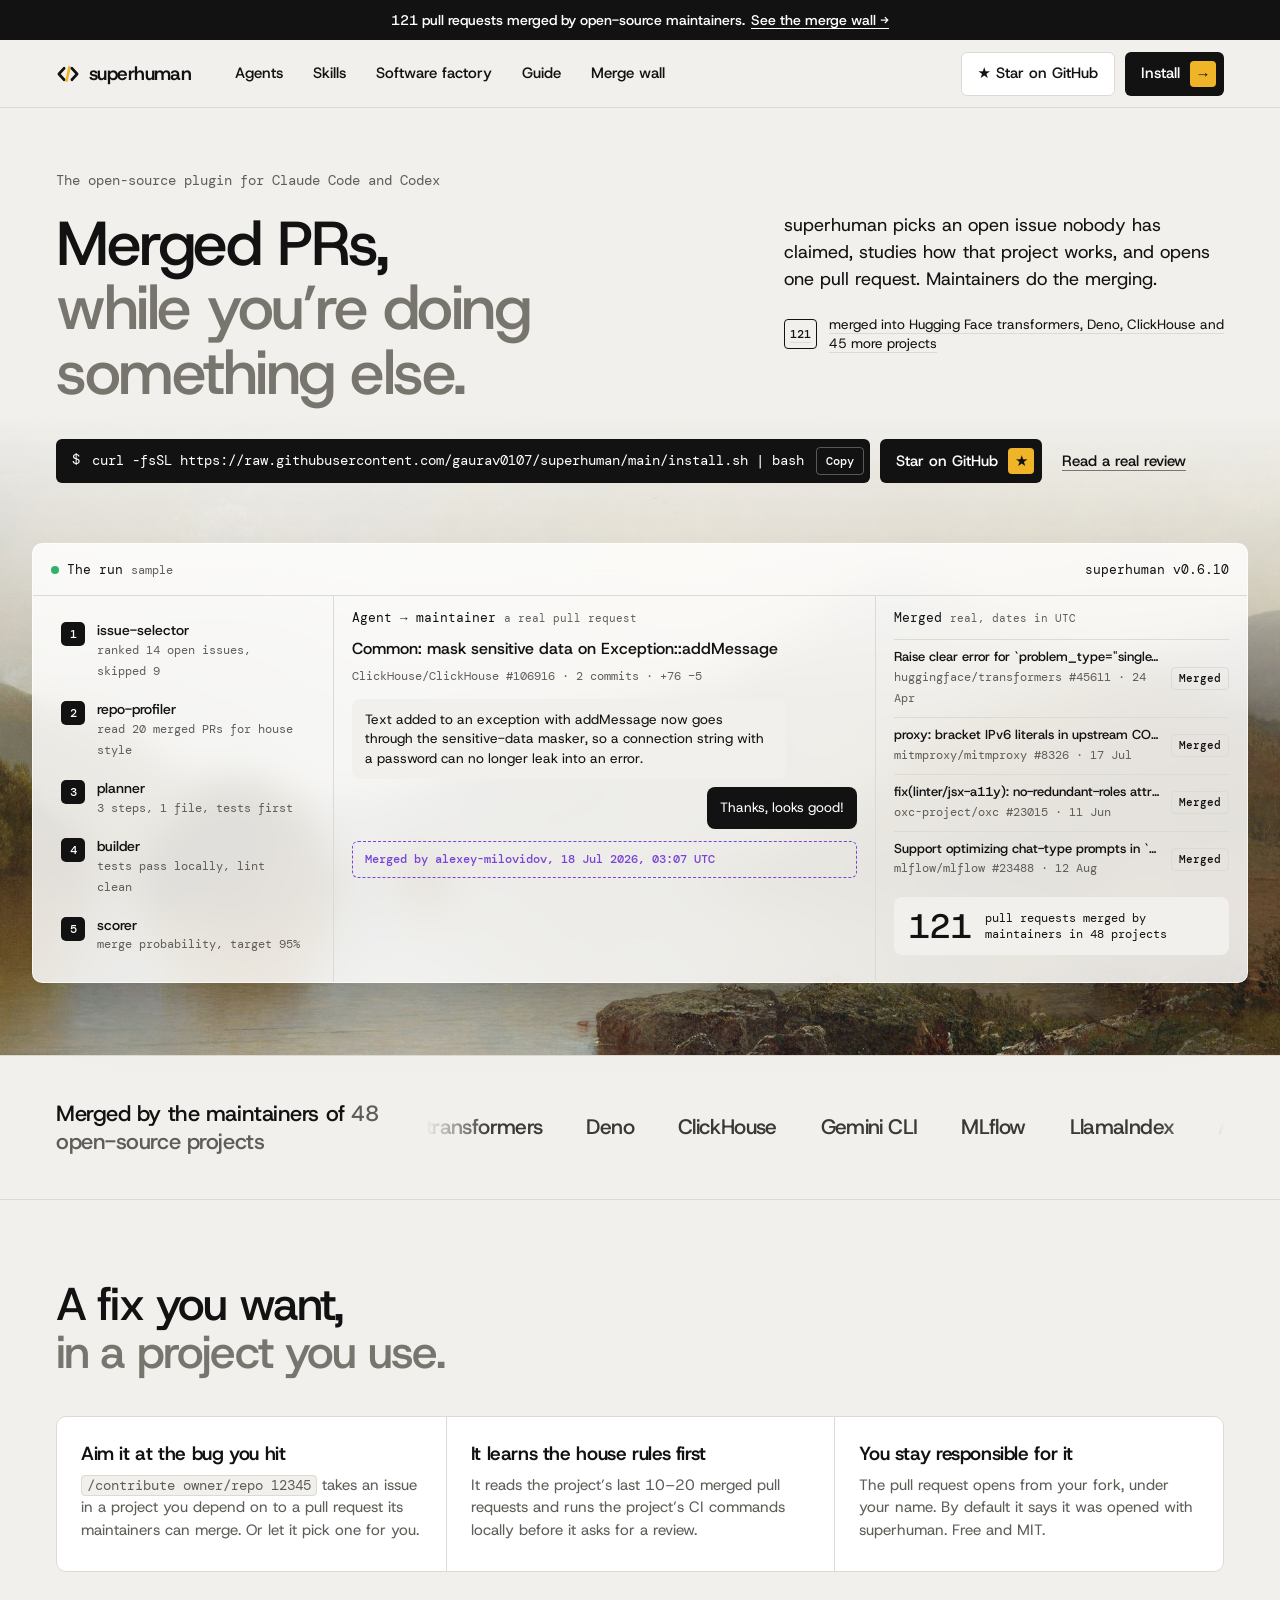
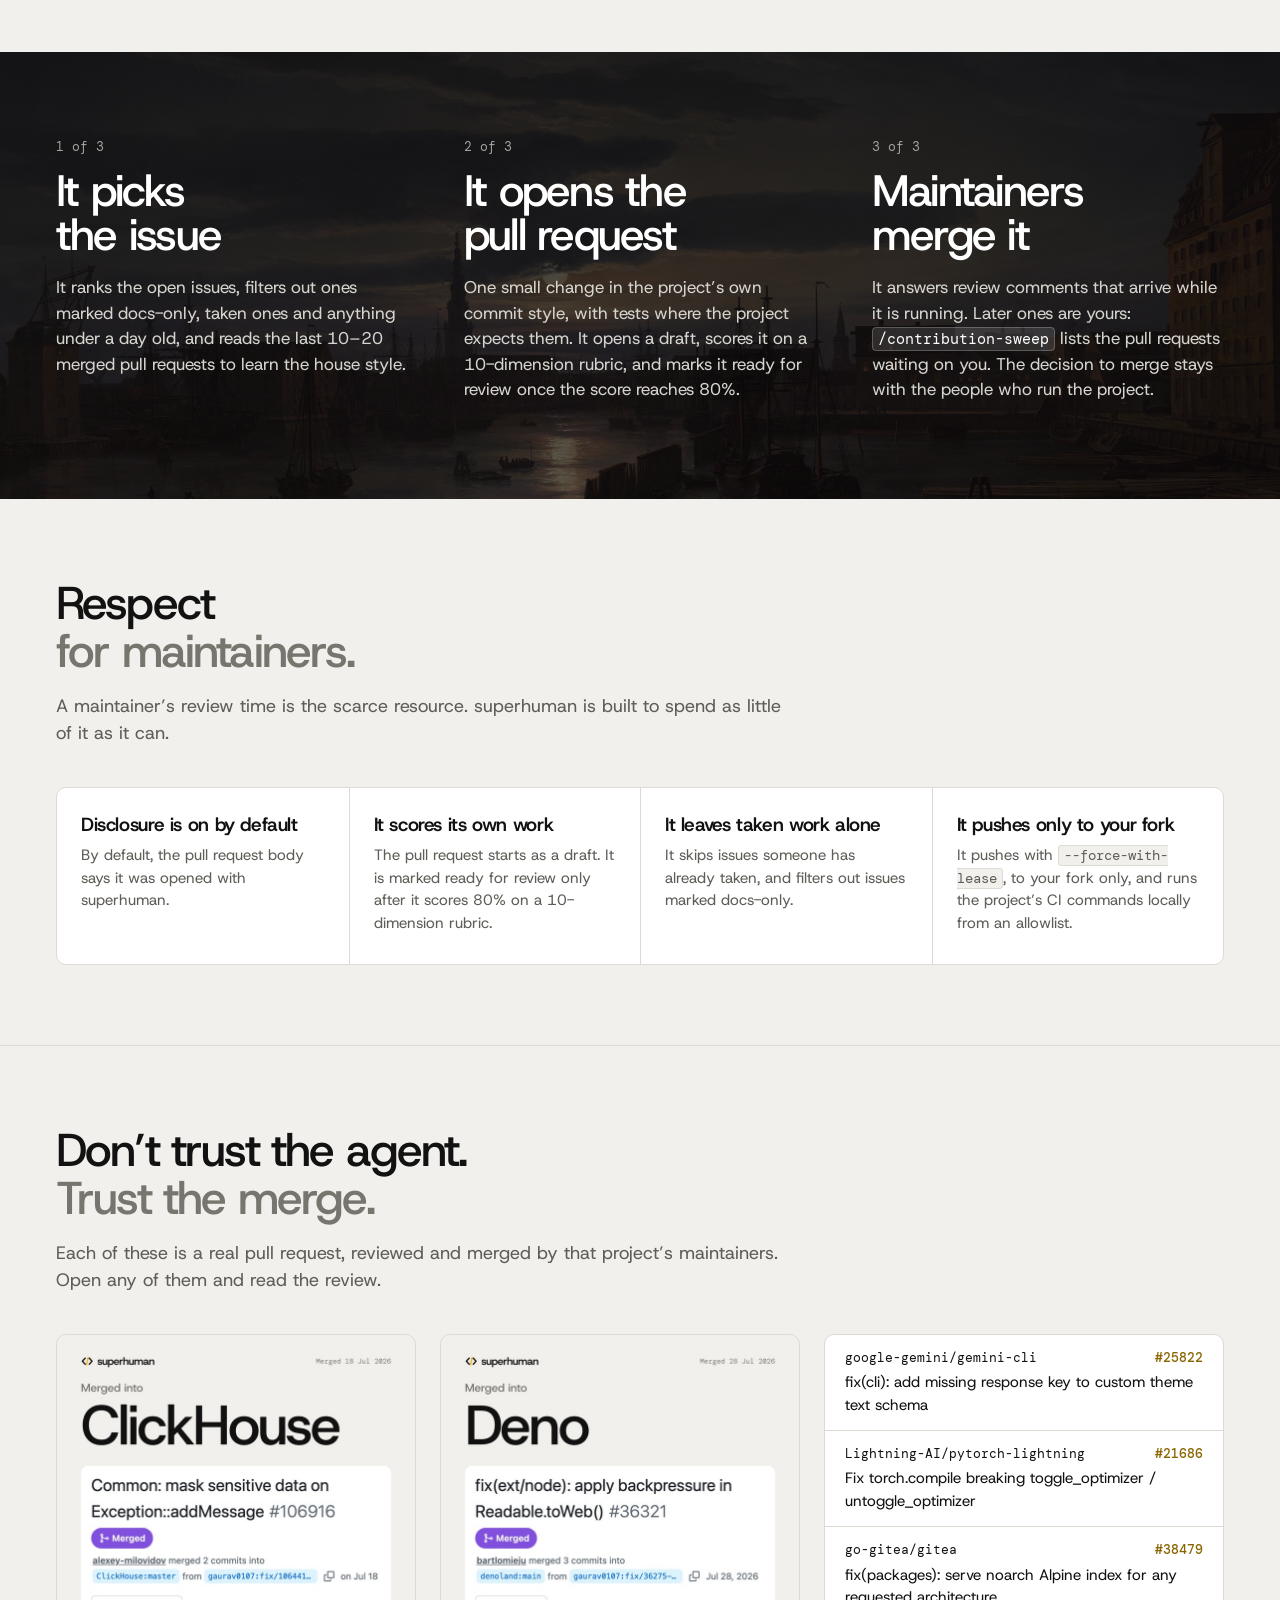
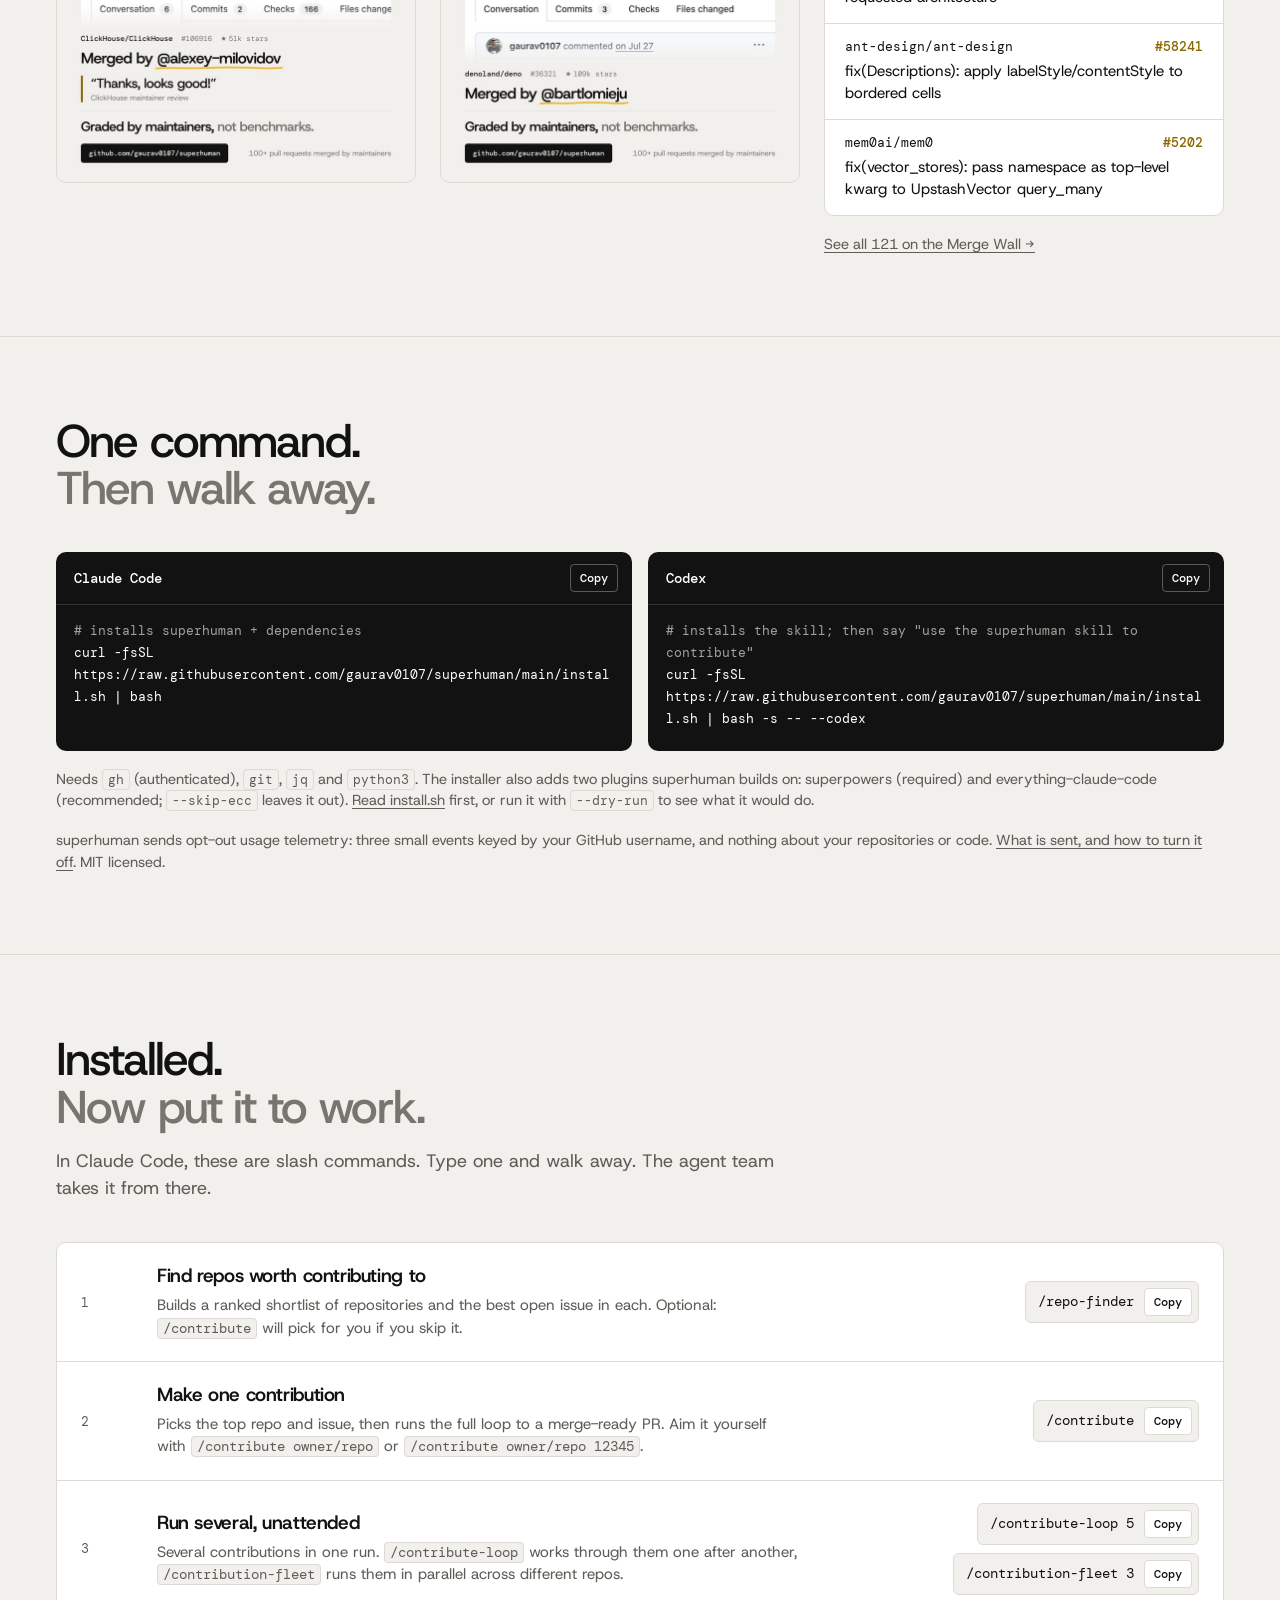
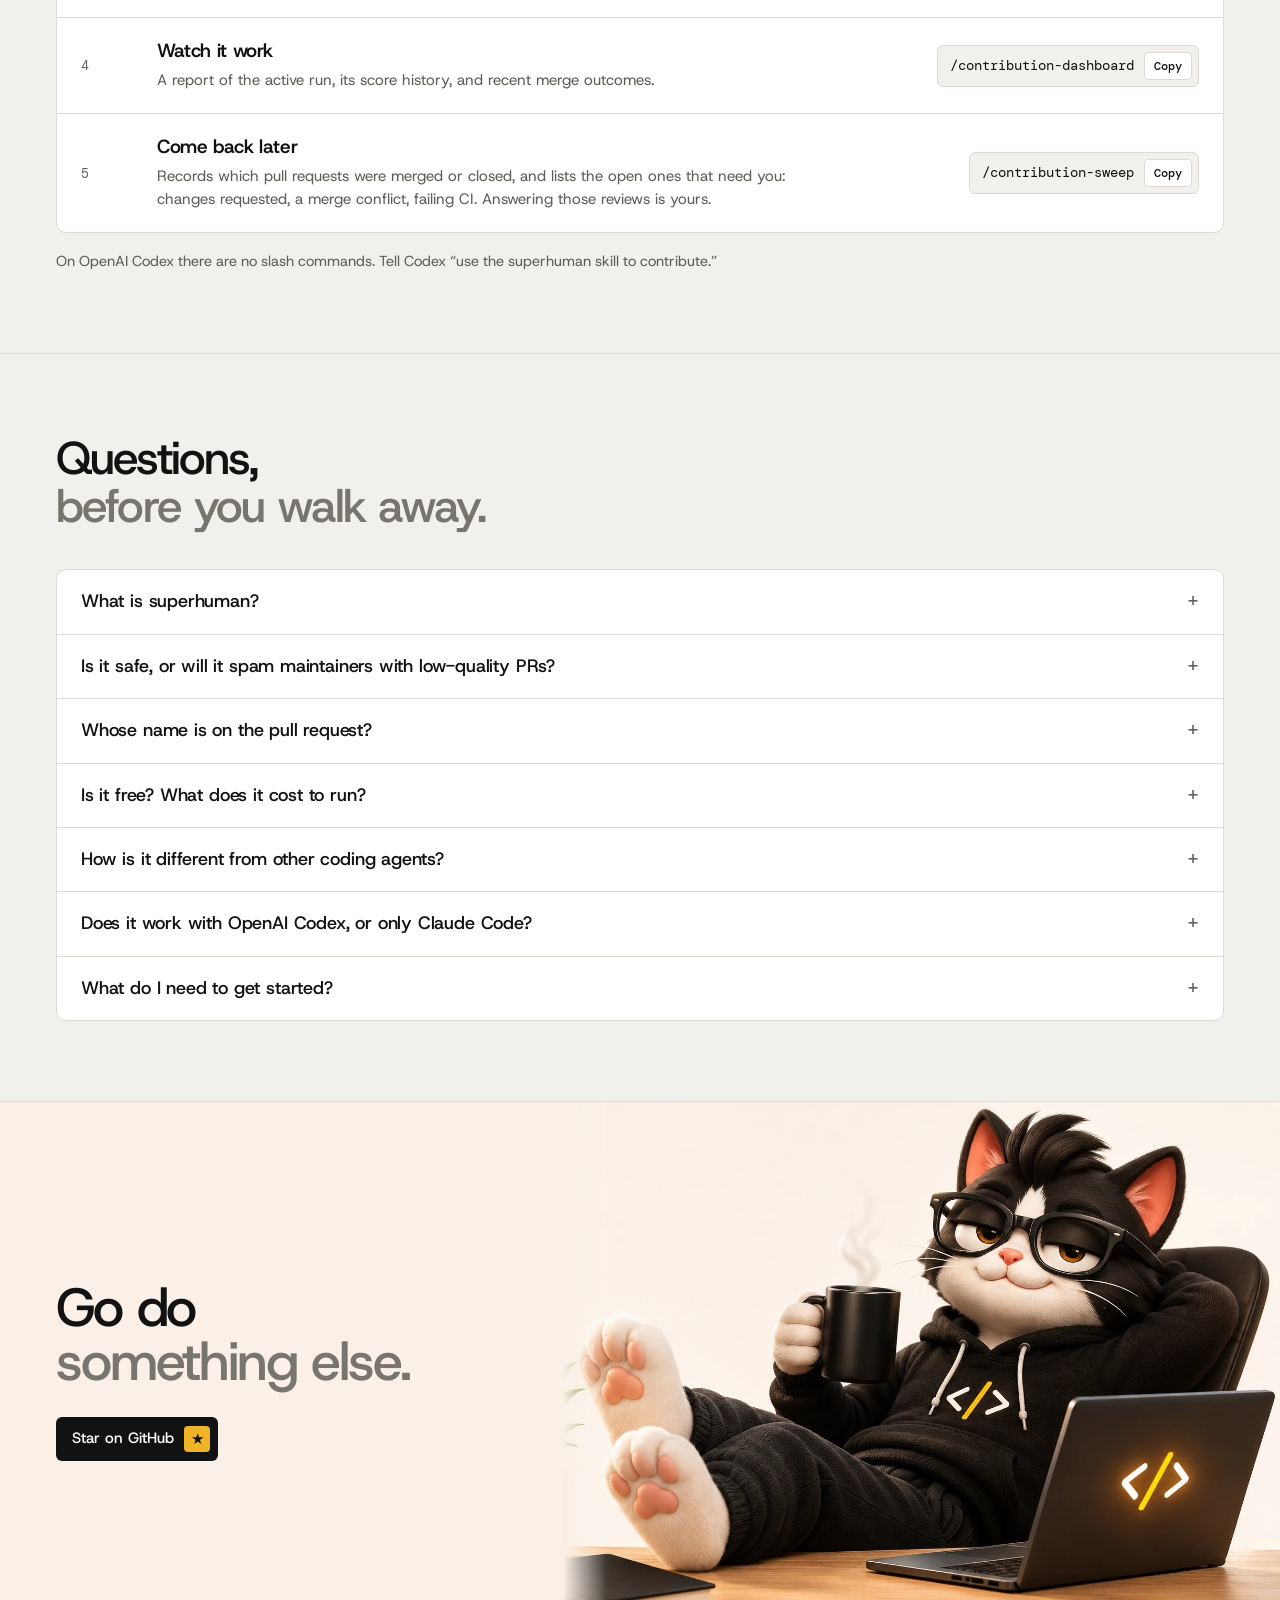
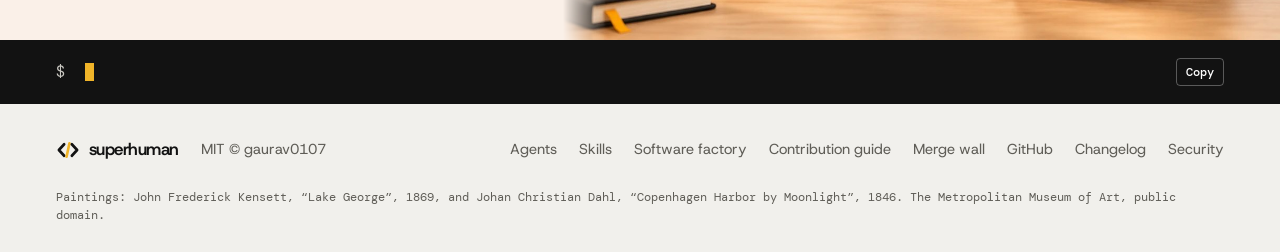
==== commit 7b39b374: "feat(seo): add agents, skills, software-factory and guide pages Four long-form pages aimed at Claude" ====
--- a/index.html
+++ b/index.html
@@ -3,7 +3,7 @@
 <head>
 <meta charset="UTF-8">
 <meta name="viewport" content="width=device-width, initial-scale=1.0">
-<title>superhuman: the open-source Claude Code plugin whose pull requests maintainers merge</title>
+<title>superhuman: open-source Claude Code plugin whose PRs get merged</title>
 <meta name="description" content="superhuman is a free, open-source plugin for Claude Code and Codex. It picks a GitHub issue, writes the fix, opens a draft pull request and scores it before asking for review. 100+ pull requests merged by maintainers so far.">
 <meta name="keywords" content="open source contribution, automated pull requests, ai open source contributor, autonomous coding agent, claude code agent, openai codex agent, merged pull requests, github contributions, how to contribute to open source">
 <link rel="canonical" href="https://superhuman-oss.com/">
@@ -342,11 +342,11 @@
   <header class="head">
     <a class="logo" href="/" aria-label="superhuman home"><img src="assets/mark.svg" alt="" width="24" height="24">superhuman</a>
     <nav aria-label="Main">
-      <a href="#how">How it works</a>
-      <a href="#proof">Proof</a>
+      <a href="/agents">Agents</a>
+      <a href="/skills">Skills</a>
+      <a href="/software-factory">Software factory</a>
+      <a href="/open-source-contributions">Guide</a>
       <a href="/merged">Merge wall</a>
-      <a href="#use">Commands</a>
-      <a href="#faq">FAQ</a>
     </nav>
     <div class="acts">
       <a class="b w" href="https://github.com/gaurav0107/superhuman">★ Star on GitHub</a>
@@ -642,6 +642,10 @@
       <span>MIT © gaurav0107</span>
     </div>
     <div class="links">
+      <a href="/agents">Agents</a>
+      <a href="/skills">Skills</a>
+      <a href="/software-factory">Software factory</a>
+      <a href="/open-source-contributions">Contribution guide</a>
       <a href="/merged">Merge wall</a>
       <a href="https://github.com/gaurav0107/superhuman">GitHub</a>
       <a href="https://github.com/gaurav0107/superhuman/blob/main/CHANGELOG.md">Changelog</a>
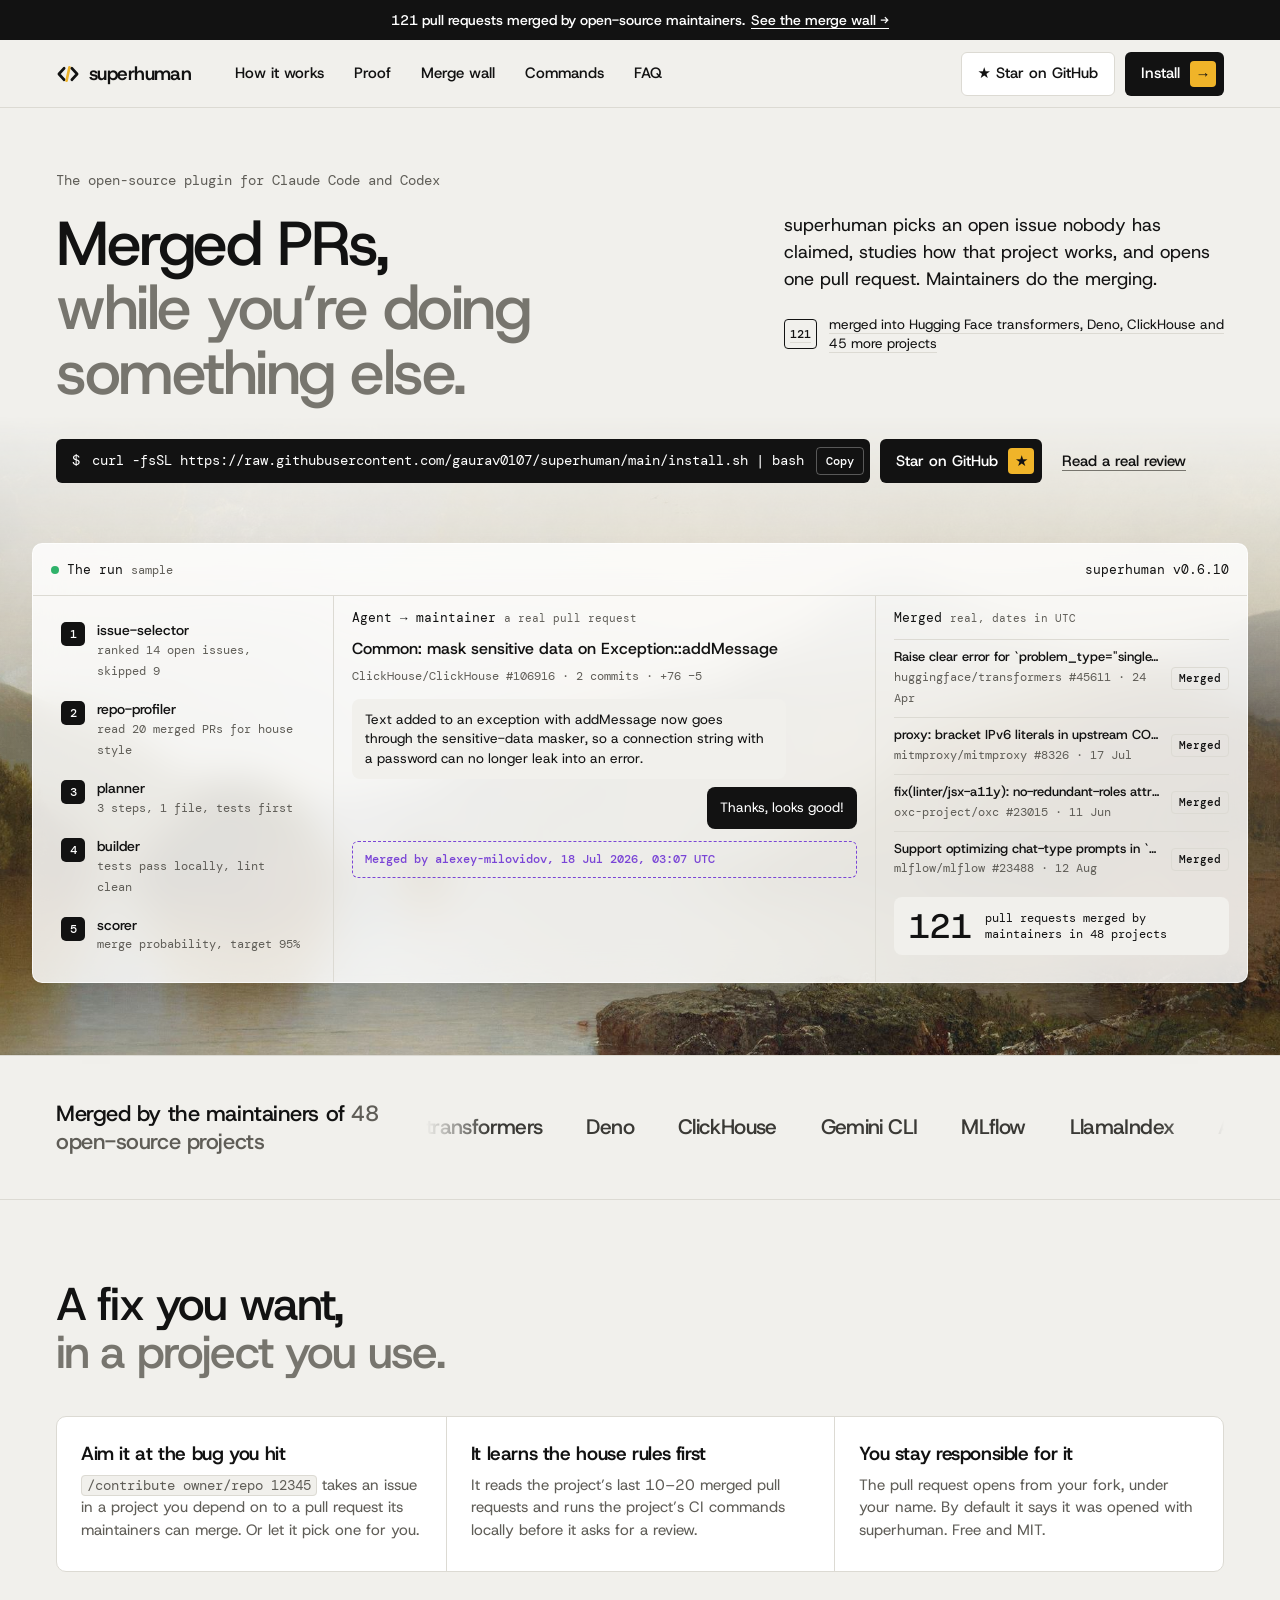
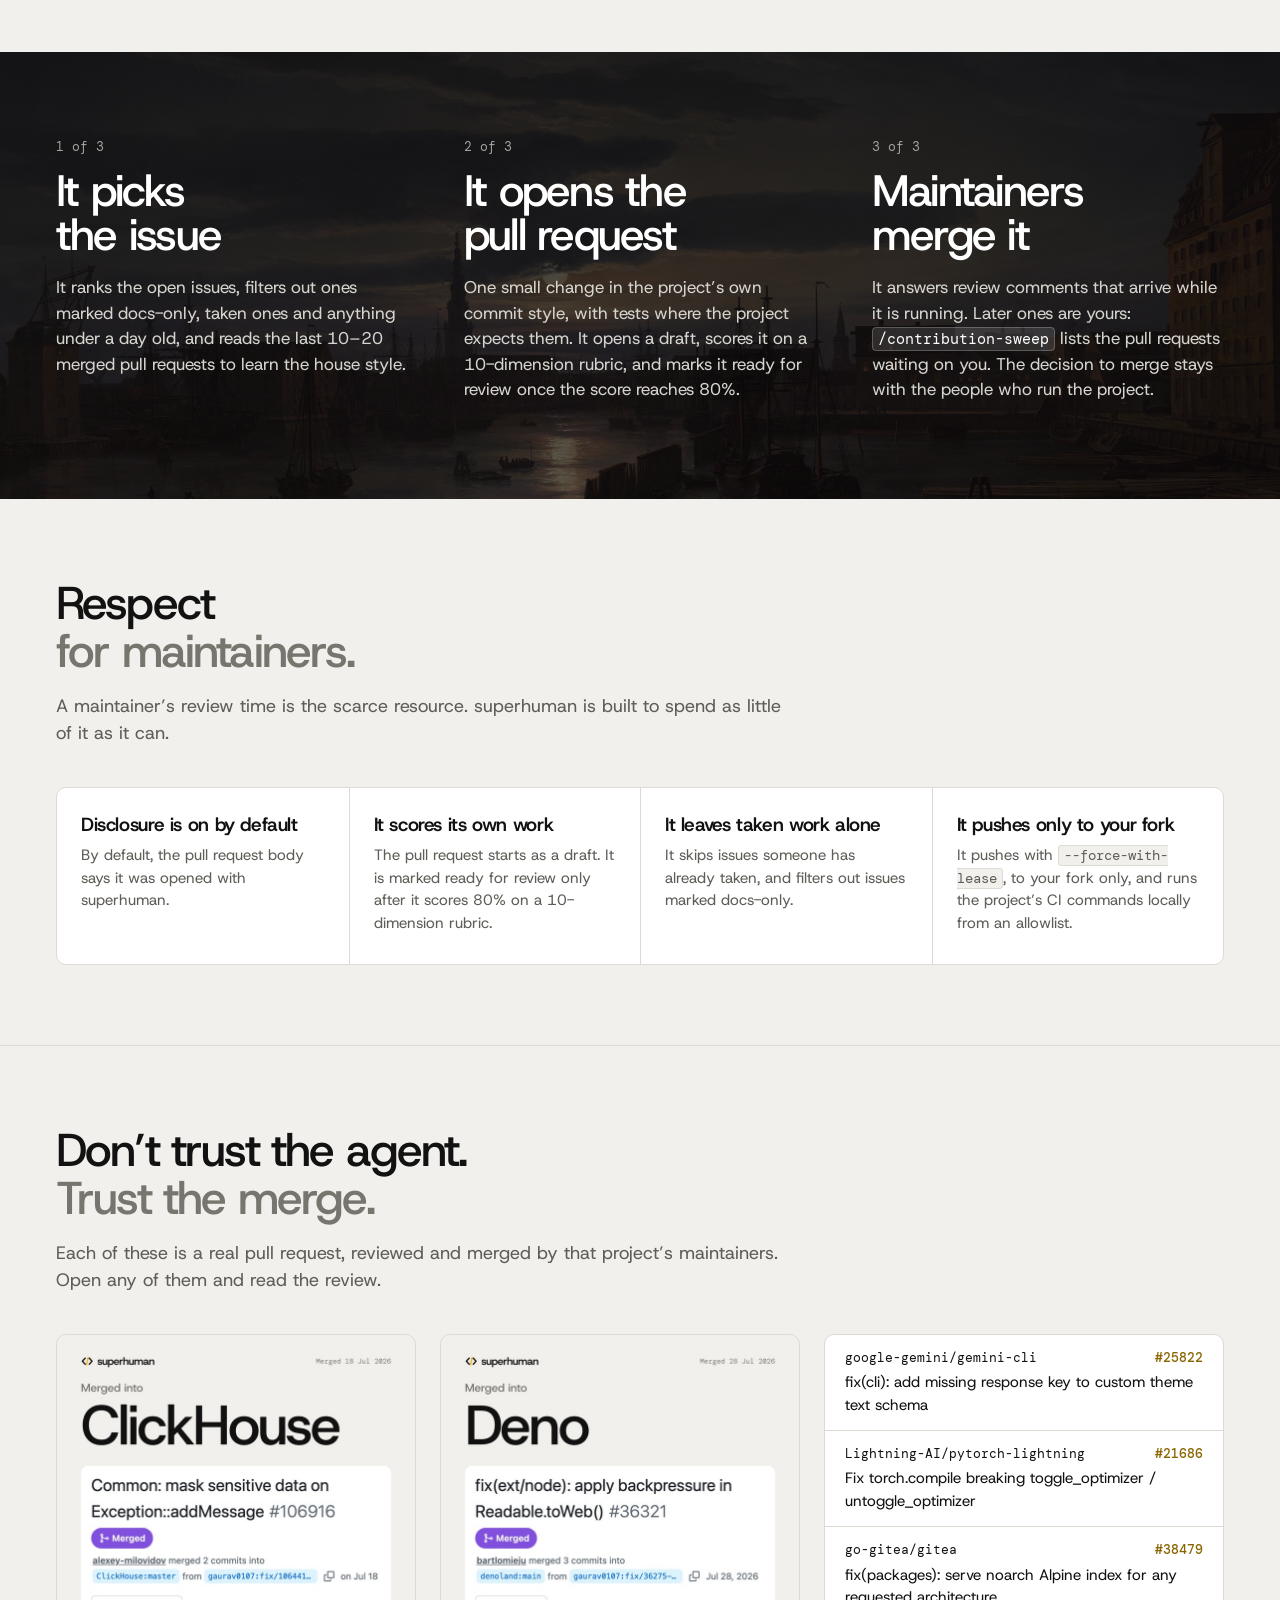
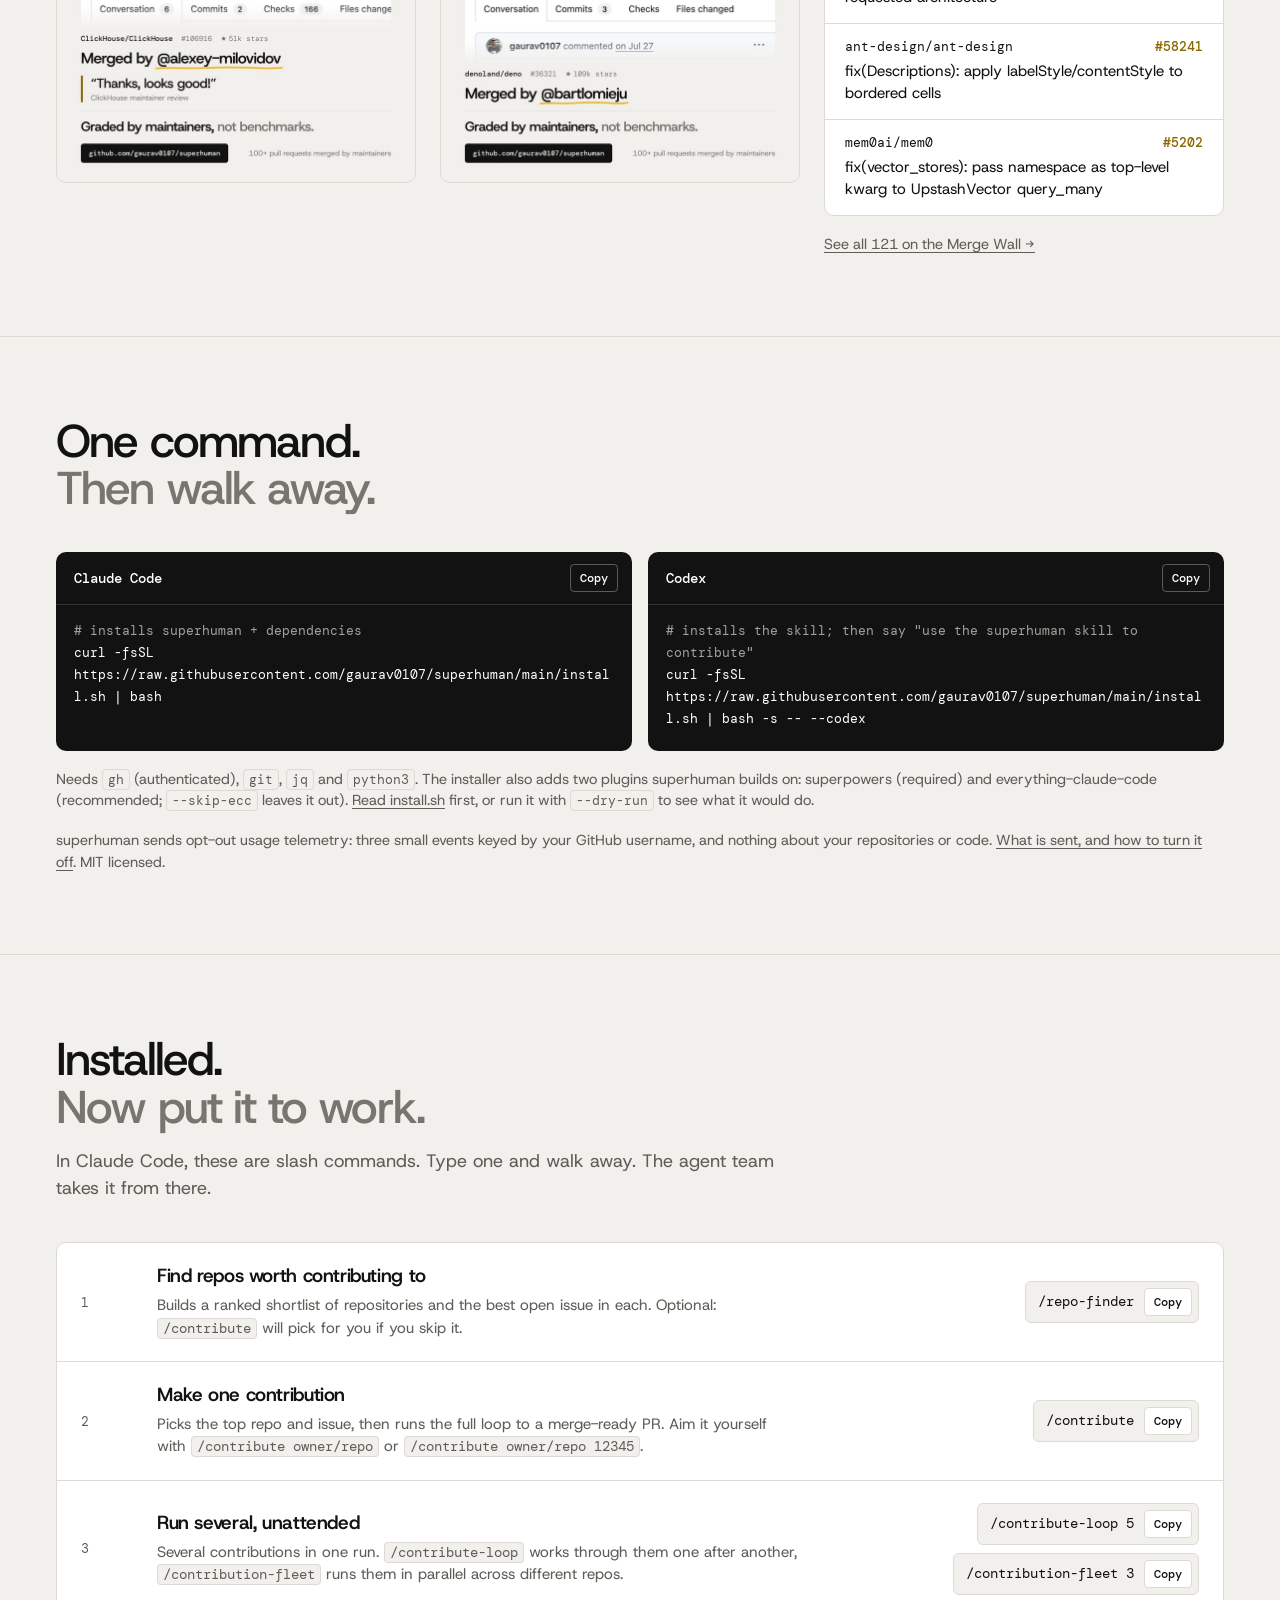
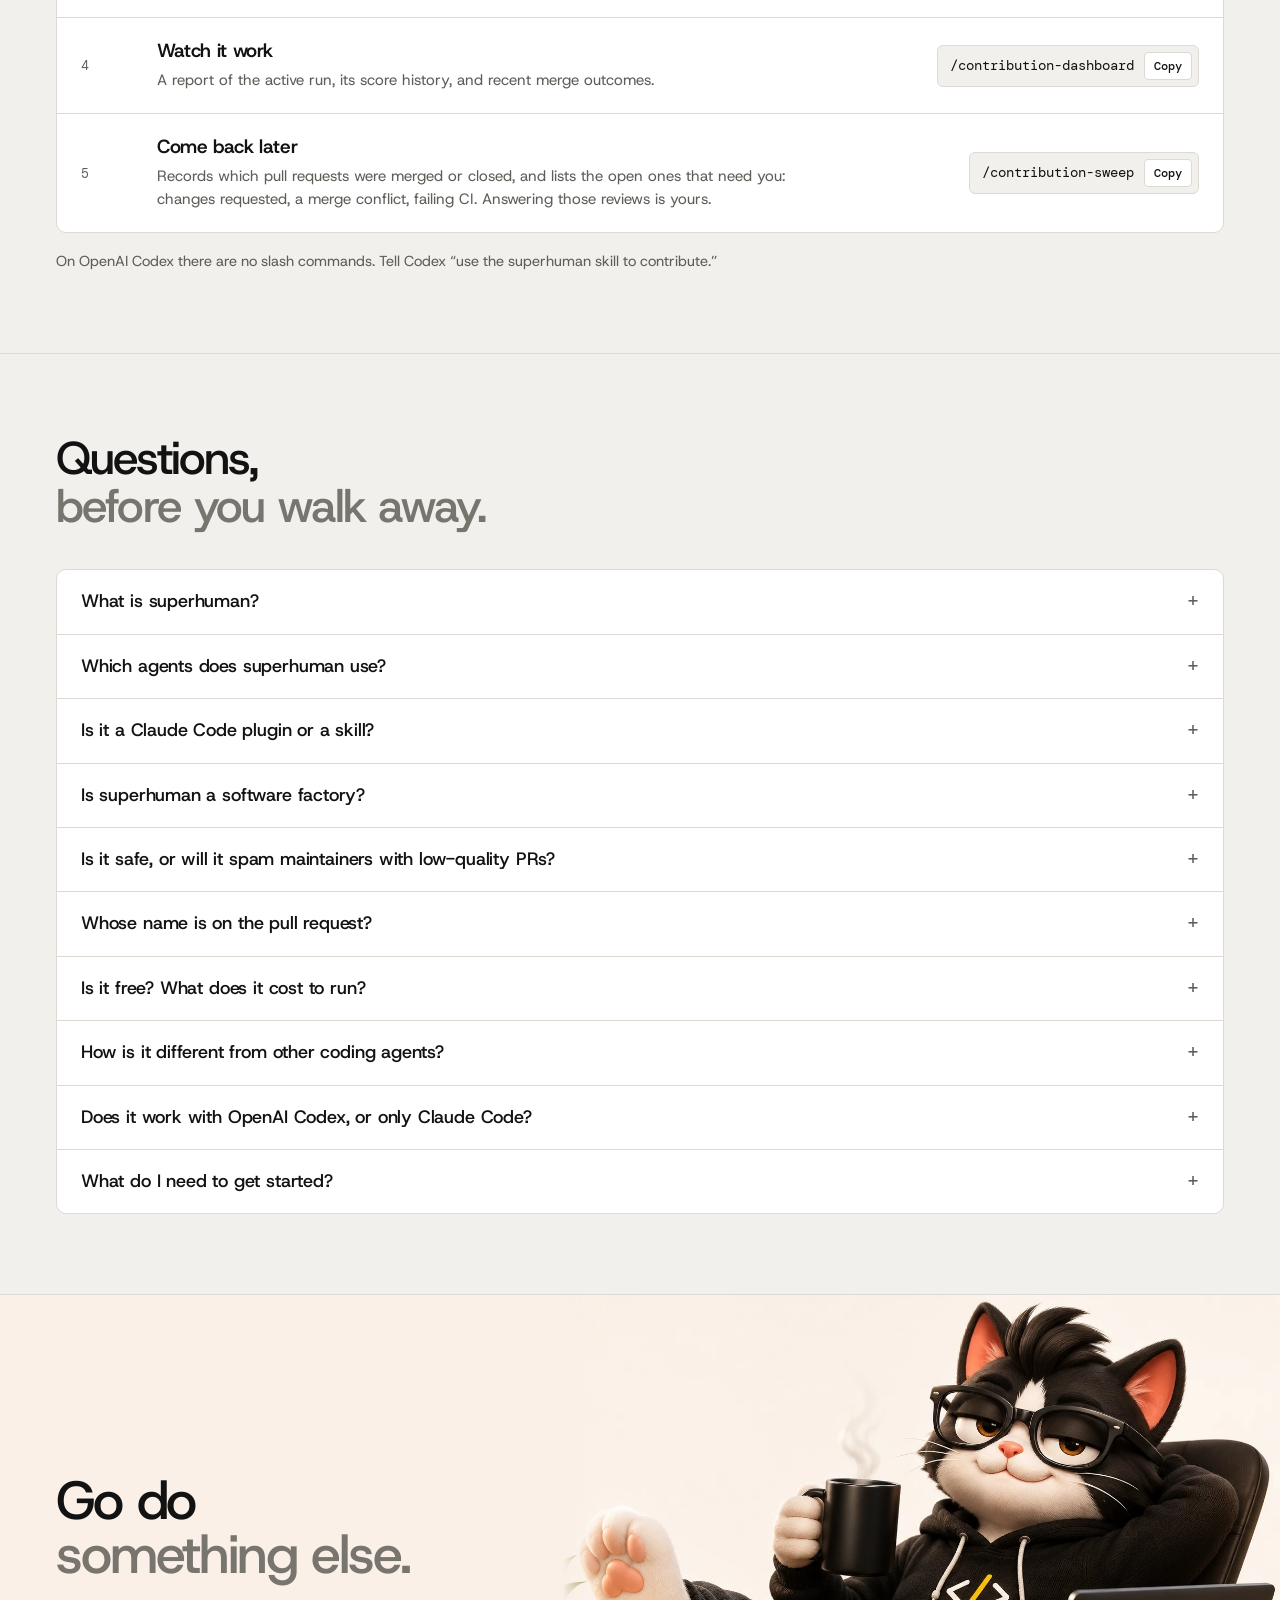
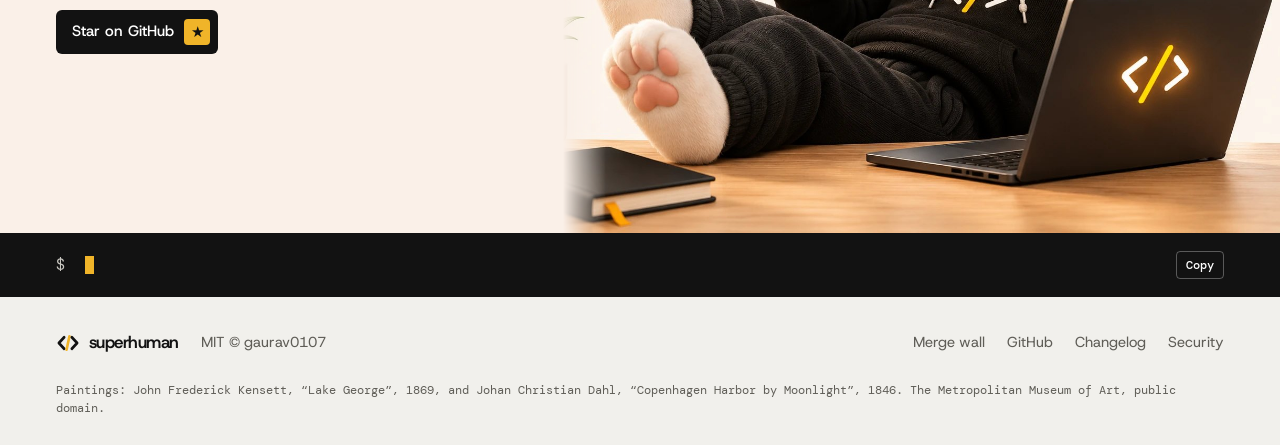
==== commit 0b1cd6bd: "revert(seo): drop the four inner pages, put the keywords on the home page Keeps the site to the home" ====
--- a/index.html
+++ b/index.html
@@ -5,7 +5,7 @@
 <meta name="viewport" content="width=device-width, initial-scale=1.0">
 <title>superhuman: open-source Claude Code plugin whose PRs get merged</title>
 <meta name="description" content="superhuman is a free, open-source plugin for Claude Code and Codex. It picks a GitHub issue, writes the fix, opens a draft pull request and scores it before asking for review. 100+ pull requests merged by maintainers so far.">
-<meta name="keywords" content="open source contribution, automated pull requests, ai open source contributor, autonomous coding agent, claude code agent, openai codex agent, merged pull requests, github contributions, how to contribute to open source">
+<meta name="keywords" content="open source contribution, automated pull requests, ai open source contributor, autonomous coding agent, claude code agent, openai codex agent, merged pull requests, github contributions, how to contribute to open source, claude code plugin, claude code subagents, agent skills, multi-agent harness, ai software factory">
 <link rel="canonical" href="https://superhuman-oss.com/">
 <meta name="robots" content="index, follow, max-image-preview:large, max-snippet:-1">
 <meta name="author" content="gaurav0107">
@@ -342,11 +342,11 @@
   <header class="head">
     <a class="logo" href="/" aria-label="superhuman home"><img src="assets/mark.svg" alt="" width="24" height="24">superhuman</a>
     <nav aria-label="Main">
-      <a href="/agents">Agents</a>
-      <a href="/skills">Skills</a>
-      <a href="/software-factory">Software factory</a>
-      <a href="/open-source-contributions">Guide</a>
+      <a href="#how">How it works</a>
+      <a href="#proof">Proof</a>
       <a href="/merged">Merge wall</a>
+      <a href="#use">Commands</a>
+      <a href="#faq">FAQ</a>
     </nav>
     <div class="acts">
       <a class="b w" href="https://github.com/gaurav0107/superhuman">★ Star on GitHub</a>
@@ -422,7 +422,7 @@
 <section class="dark" id="how" aria-label="How it works">
   <div class="art" aria-hidden="true"><i></i></div>
   <div class="wrap">
-    <h2 class="vh">How it works</h2>
+    <h2 class="vh">How the agent team works</h2>
     <div class="chs">
       <div class="ch"><p class="n">1 of 3</p><h3>It picks<br>the issue</h3><p>It ranks the open issues, filters out ones marked docs-only, taken ones and anything under a day old, and reads the last 10–20 merged pull requests to learn the house style.</p></div>
       <div class="ch"><p class="n">2 of 3</p><h3>It opens the<br>pull request</h3><p>One small change in the project’s own commit style, with tests where the project expects them. It opens a draft, scores it on a 10-dimension rubric, and marks it ready for review once the score reaches 80%.</p></div>
@@ -532,6 +532,18 @@
         <div class="faq-a">superhuman is a free, open-source (MIT) plugin for <strong>Claude Code</strong> and <strong>OpenAI Codex</strong> that takes a real open-source issue to a pull request. An agent team picks a GitHub issue, learns the repository's conventions from its merged PRs, writes the fix, opens a draft pull request and scores it on a 10-dimension rubric, improving it until its own score reaches roughly 95%. Pull requests it opened from the author's account have been merged by maintainers of projects like Hugging Face Transformers, Deno, and ClickHouse.</div>
       </details>
       <details>
+        <summary>Which agents does superhuman use?</summary>
+        <div class="faq-a">An orchestrator and ten specialist Claude Code subagents, each with one job. repo-finder and issue-selector pick the work, repo-profiler learns the project's conventions, planner and builder write the change, impact-auditor checks every caller before a refactor, merge-probability-scorer grades the pull request, reviewer-dispatcher sends its weakest part to a language reviewer, resolve-comments answers review while a run is going, and lesson-distiller turns feedback into rules for the next run. The agent files are in the repository's <code>agents/</code> folder.</div>
+      </details>
+      <details>
+        <summary>Is it a Claude Code plugin or a skill?</summary>
+        <div class="faq-a">Both. In Claude Code it installs as a plugin with seven slash commands and the agent team. In OpenAI Codex it is a single Agent Skill that runs the same workflow inline. It builds on skills from two other plugins: superpowers for planning and building, and everything-claude-code for language reviewers.</div>
+      </details>
+      <details>
+        <summary>Is superhuman a software factory?</summary>
+        <div class="faq-a">In a sense. It is a repeatable pipeline in which agents pick an issue, plan, build, test, score and revise the change, with a gate between each step. Unlike a team's own software factory, it works on open-source projects you don't own, from your fork, and the project's maintainers are the final gate.</div>
+      </details>
+      <details>
         <summary>Is it safe, or will it spam maintainers with low-quality PRs?</summary>
         <div class="faq-a">It is built to keep unfinished work away from maintainers. It opens the pull request as a draft and marks it ready for review only when its score reaches 80%. It keeps fixing the weakest part until it scores 95% twice in a row, or stops and explains what's blocking. That score is its own estimate, not a measured merge rate. By default, the PR body says it was opened with superhuman. It pushes only to your fork, with <code>--force-with-lease</code>, runs only allowlisted CI commands, and is MIT-licensed and fully auditable.</div>
       </details>
@@ -572,6 +584,9 @@
         "text": "superhuman is a free, open-source (MIT) plugin for Claude Code and OpenAI Codex that takes a real open-source issue to a pull request. An agent team picks a GitHub issue, learns the repository's conventions from its merged PRs, writes the fix, opens a draft pull request and scores it on a 10-dimension rubric, improving it until its own score reaches roughly 95%. Pull requests it opened from the author's account have been merged by maintainers of projects like Hugging Face Transformers, Deno, and ClickHouse."
       }
     },
+    {"@type": "Question", "name": "Which agents does superhuman use?", "acceptedAnswer": {"@type": "Answer", "text": "An orchestrator and ten specialist Claude Code subagents, each with one job. repo-finder and issue-selector pick the work, repo-profiler learns the project's conventions, planner and builder write the change, impact-auditor checks every caller before a refactor, merge-probability-scorer grades the pull request, reviewer-dispatcher sends its weakest part to a language reviewer, resolve-comments answers review while a run is going, and lesson-distiller turns feedback into rules for the next run. The agent files are in the repository's agents/ folder."}},
+    {"@type": "Question", "name": "Is it a Claude Code plugin or a skill?", "acceptedAnswer": {"@type": "Answer", "text": "Both. In Claude Code it installs as a plugin with seven slash commands and the agent team. In OpenAI Codex it is a single Agent Skill that runs the same workflow inline. It builds on skills from two other plugins: superpowers for planning and building, and everything-claude-code for language reviewers."}},
+    {"@type": "Question", "name": "Is superhuman a software factory?", "acceptedAnswer": {"@type": "Answer", "text": "In a sense. It is a repeatable pipeline in which agents pick an issue, plan, build, test, score and revise the change, with a gate between each step. Unlike a team's own software factory, it works on open-source projects you don't own, from your fork, and the project's maintainers are the final gate."}},
     {
       "@type": "Question",
       "name": "Is it safe, or will it spam maintainers with low-quality PRs?",
@@ -642,10 +657,6 @@
       <span>MIT © gaurav0107</span>
     </div>
     <div class="links">
-      <a href="/agents">Agents</a>
-      <a href="/skills">Skills</a>
-      <a href="/software-factory">Software factory</a>
-      <a href="/open-source-contributions">Contribution guide</a>
       <a href="/merged">Merge wall</a>
       <a href="https://github.com/gaurav0107/superhuman">GitHub</a>
       <a href="https://github.com/gaurav0107/superhuman/blob/main/CHANGELOG.md">Changelog</a>
